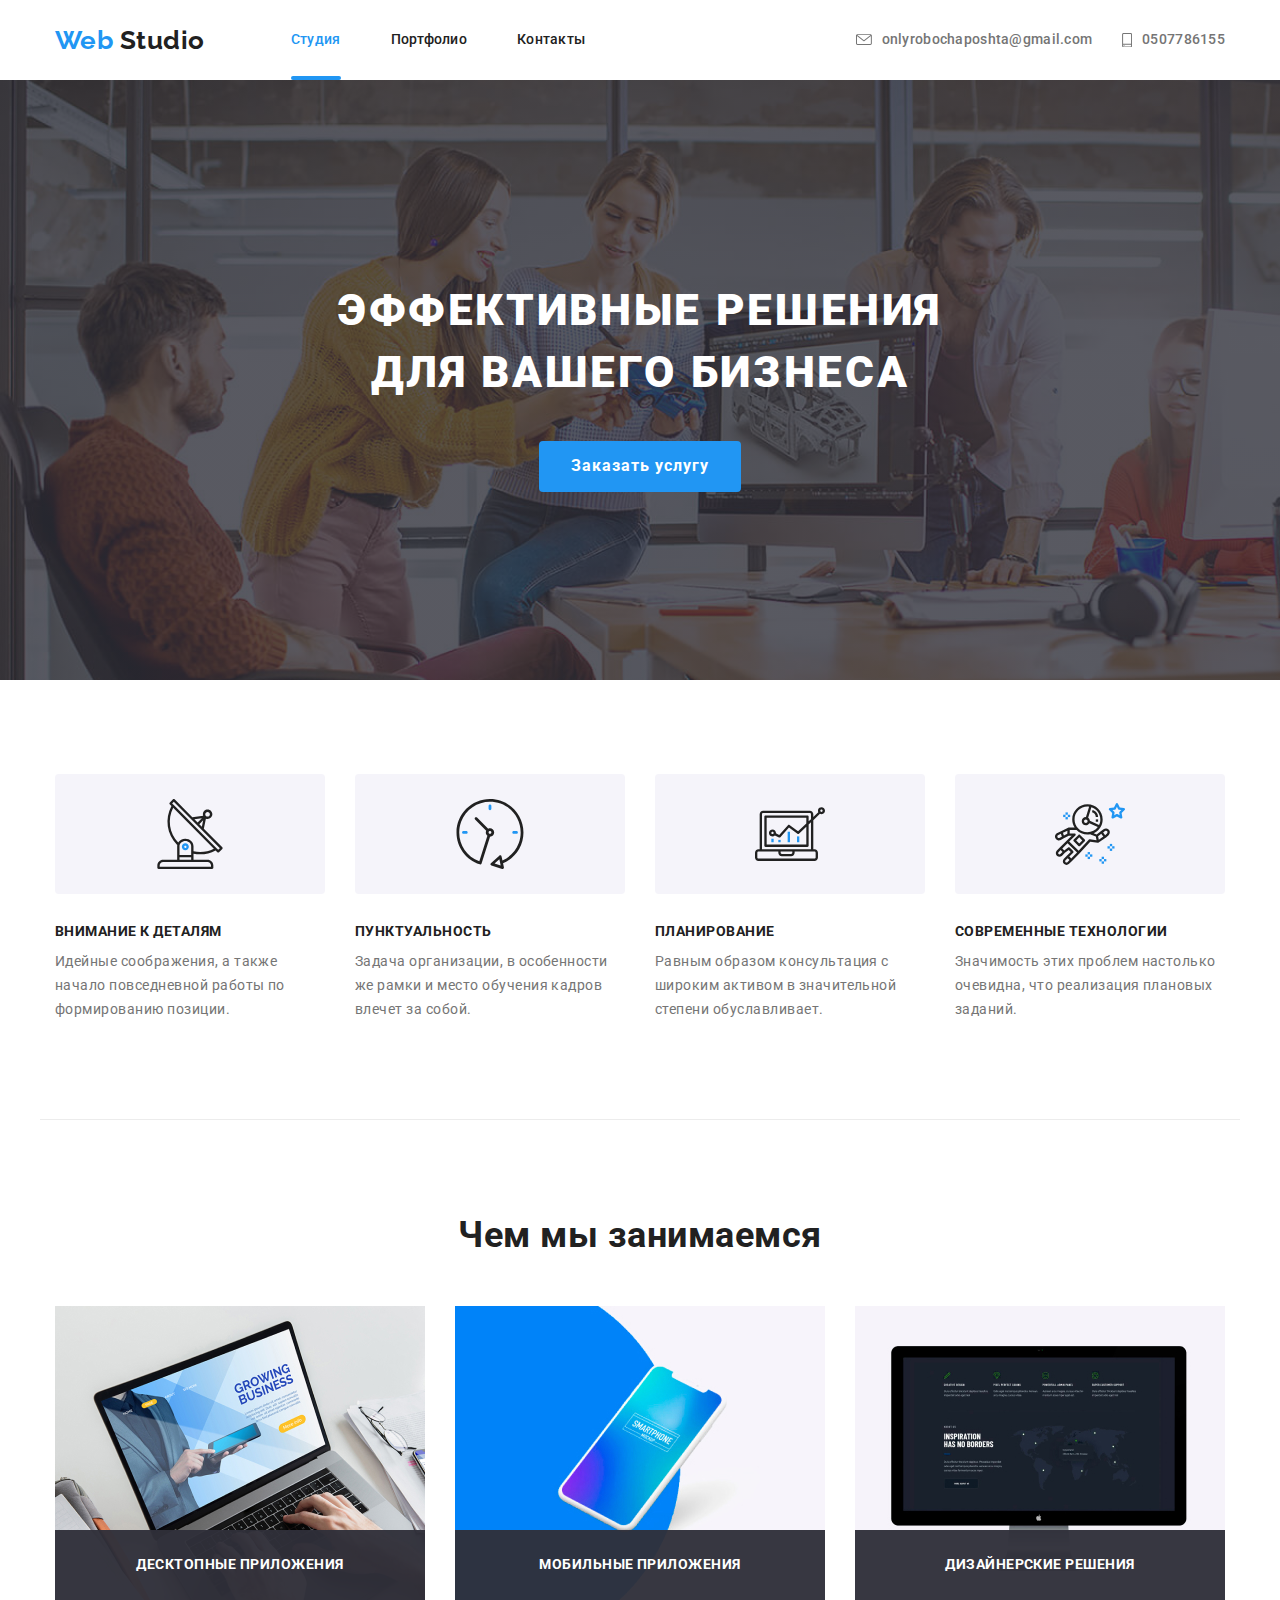
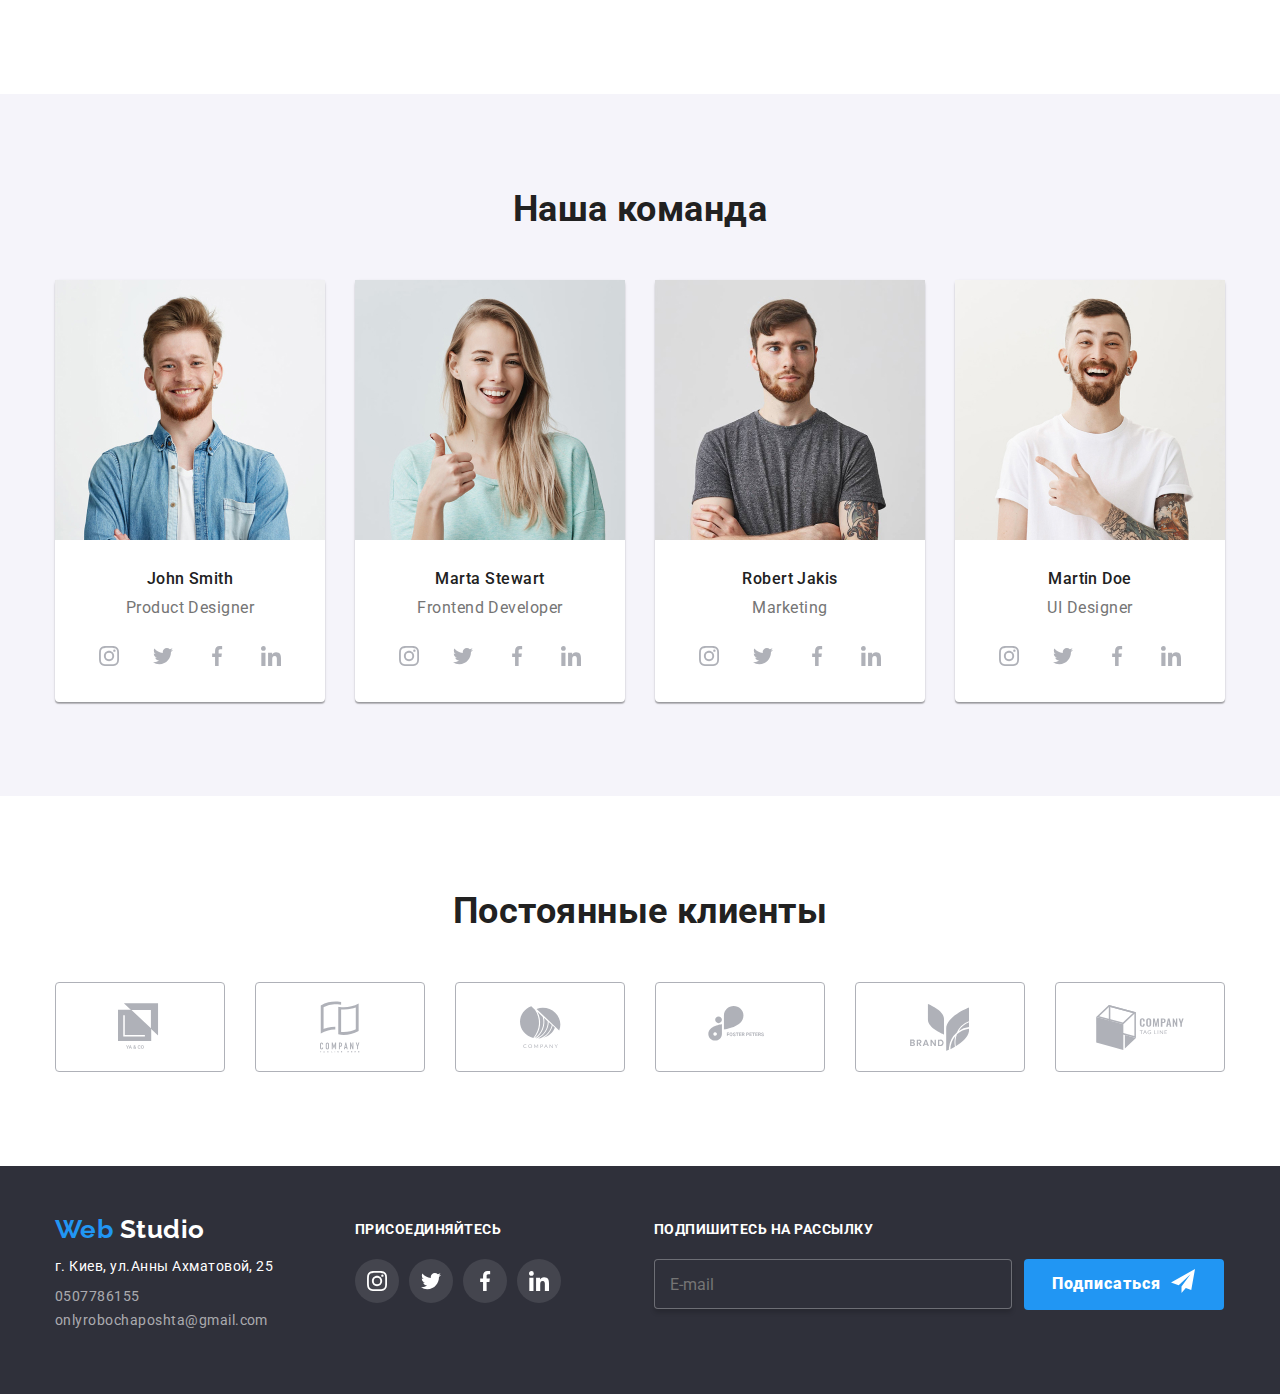
==== index.html @ febf74de "-" ====
<!DOCTYPE html>
<html lang="ru">
  <head>
    <meta charset="UTF-8" />
    <meta name="viewport" content="width=device-width, initial-scale=1.0" />
    <title>Мой ДЗ</title>
    <meta name:"viewport" content="width=device-width", initial-scale="1.0"/>
    <link
      href="https://fonts.googleapis.com/css2?family=Raleway:wght@700&family=Roboto:wght@400;500;700;900&display=swap"
      rel="stylesheet"
    />
    <link
      rel="stylesheet"
      href="https://cdnjs.cloudflare.com/ajax/libs/modern-normalize/0.6.0/modern-normalize.min.css"
    />
    <link rel="stylesheet" href="./css/maine.min.css" />
  </head>
  <body class="body">
    <header class="page-header">
      <div class="container flex-boxoll flex-boxnav">
        <nav class="flex-boxoll flex-boxnav">
          <a href="./index.html" class="general-a logo">
            <span class="color-logo">Web</span> Studio
          </a>
          <ul class="general-ul nav-list">
            <li class="nav-item">
              <a
                href="./index.html"
                class="general-nav general-a position current"
                >Студия</a
              >
            </li>
            <li class="nav-item">
              <a href="./portfolio.html" class="general-nav general-a"
                >Портфолио</a
              >
            </li>
            <li class="nav-item">
              <a href="" class="general-nav general-a">Контакты</a>
            </li>
          </ul>
        </nav>
        <ul class="general-ul number-info">
          <li class="list-number">
            <a
              href="mailto:onlyrobochaposhta@gmail.com"
              class="number-nav general-a"
            >
              <svg class="mail-icon">
                <use href="./images/spryte.svg#mail"></use>
              </svg>
              onlyrobochaposhta@gmail.com
            </a>
          </li>
          <li class="list-number">
            <a href="tel:0507786155" class="number-nav general-a"
              ><svg class="phone-icon">
                <use href="./images/spryte.svg#phone"></use>
              </svg>
              0507786155
            </a>
          </li>
        </ul>
      </div>
    </header>
    <main>
      <section class="hero">
        <div class="hero-container">
          <h1 class="title-general">эффективные решения для вашего бизнеса</h1>
          <button class="btn" data-modal-open>Заказать услугу</button>
        </div>
      </section>
      <section class="section-one">
        <div class="container">
          <h2 class="hidden-title">О нас</h2>
          <ul class="general-ul general-flex section-oneli">
            <!-- 1 -->
            <li class="about-us">
              <div class="link-block icon-satellite">
                <h3 class="title-text">Внимание к деталям</h3>
                <p class="paragraph-text">
                  Идейные соображения, а также начало повседневной работы по
                  формированию позиции.
                </p>
              </div>
            </li>
            <!-- 2 -->
            <li class="about-us">
              <div class="link-block icon-clock">
                <h3 class="title-text">Пунктуальность</h3>
                <p class="paragraph-text">
                  Задача организации, в особенности же рамки и место обучения
                  кадров влечет за собой.
                </p>
              </div>
            </li>
            <!-- 3 -->
            <li class="about-us">
              <div class="link-block icon-pc">
                <h3 class="title-text">Планирование</h3>
                <p class="paragraph-text">
                  Равным образом консультация с широким активом в значительной
                  степени обуславливает.
                </p>
              </div>
            </li>
            <!-- 4 -->
            <li class="about-us">
              <div class="link-block icon-astronaut">
                <h3 class="title-text">Современные технологии</h3>
                <p class="paragraph-text">
                  Значимость этих проблем настолько очевидна, что реализация
                  плановых заданий.
                </p>
              </div>
            </li>
          </ul>
        </div>
      </section>
      <section class="section-two">
        <div class="container">
          <h2 class="title-h">Чем мы занимаемся</h2>
          <ul class="general-ul general-flex work-list">
            <li class="work-calc">
              <div class="position">
                <img
                  src="./images/img1.jpg"
                  alt="человек работает на ноутбуке"
                  width="370"
                  height="294"
                />
                <div class="text-work">
                  <p class="text-work">Десктопные приложения</p>
                </div>
              </div>
            </li>
            <li class="work-calc">
              <div class="position">
                <img
                  src="./images/img2.jpg"
                  alt="смартфон на котором приложение"
                  width="370"
                  height="294"
                />

                <div class="text-work">
                  <p class="text-work">Мобильные приложения</p>
                </div>
              </div>
            </li>
            <li class="work-calc">
              <div class="position">
                <img
                  src="./images/img3.jpg"
                  alt="персональный компьютер на котором сделан дизайн"
                  width="370"
                  height="294"
                />

                <div class="text-work">
                  <p class="text-work">Дизайнерские решения</p>
                </div>
              </div>
            </li>
          </ul>
        </div>
      </section>
      <section class="section-three">
        <div class="container">
          <h2 class="title-h">Наша команда</h2>
          <ul class="general-ul general-flex work-list">
            <!-- Джош Сміт -->
            <li class="work-card team-calc">
              <img
                src="./images/photo1.jpg"
                alt="фото Джош Сміт"
                width="270"
                height="260"
              />
              <h3 class="name-people">John Smith</h3>
              <p class="work-people">Product Designer</p>
              <ul class="general-ul social-network">
                <li class="item">
                  <a href="" class="social-box"
                    ><svg class="instagram">
                      <use href="./images/spryte.svg#instagram"></use>
                    </svg>
                  </a>
                </li>
                <li class="item">
                  <a href="" class="social-box"
                    ><svg class="twitter">
                      <use href="./images/spryte.svg#twitter"></use>
                    </svg>
                  </a>
                </li>
                <li class="item">
                  <a href="" class="social-box"
                    ><svg class="facebook">
                      <use href="./images/spryte.svg#facebook"></use>
                    </svg>
                  </a>
                </li>
                <li class="item">
                  <a href="" class="social-box"
                    ><svg class="linkedin">
                      <use href="./images/spryte.svg#linkedin"></use>
                    </svg>
                  </a>
                </li>
              </ul>
            </li>
            <!-- Марта Стеварт -->
            <li class="work-card team-calc">
              <img
                src="./images/photo2.jpg"
                alt="фото Марта Стеварт"
                width="270"
                height="260"
              />
              <h3 class="name-people">Marta Stewart</h3>
              <p class="work-people">Frontend Developer</p>
              <ul class="general-ul social-network">
                <li class="item">
                  <a href="" class="social-box"
                    ><svg class="instagram">
                      <use href="./images/spryte.svg#instagram"></use>
                    </svg>
                  </a>
                </li>
                <li class="item">
                  <a href="" class="social-box"
                    ><svg class="twitter">
                      <use href="./images/spryte.svg#twitter"></use>
                    </svg>
                  </a>
                </li>
                <li class="item">
                  <a href="" class="social-box"
                    ><svg class="facebook">
                      <use href="./images/spryte.svg#facebook"></use>
                    </svg>
                  </a>
                </li>
                <li class="item">
                  <a href="" class="social-box"
                    ><svg class="linkedin">
                      <use href="./images/spryte.svg#linkedin"></use>
                    </svg>
                  </a>
                </li>
              </ul>
            </li>
            <!-- Роберт Джахис -->
            <li class="work-card team-calc">
              <img
                src="./images/photo3.jpg"
                alt="фото Роберт Джахис"
                width="270"
                height="260"
              />
              <h3 class="name-people">Robert Jakis</h3>
              <p class="work-people">Marketing</p>
              <ul class="general-ul social-network">
                <li class="item">
                  <a href="" class="social-box"
                    ><svg class="instagram">
                      <use href="./images/spryte.svg#instagram"></use>
                    </svg>
                  </a>
                </li>
                <li class="item">
                  <a href="" class="social-box"
                    ><svg class="twitter">
                      <use href="./images/spryte.svg#twitter"></use>
                    </svg>
                  </a>
                </li>
                <li class="item">
                  <a href="" class="social-box"
                    ><svg class="facebook">
                      <use href="./images/spryte.svg#facebook"></use>
                    </svg>
                  </a>
                </li>
                <li class="item">
                  <a href="" class="social-box"
                    ><svg class="linkedin">
                      <use href="./images/spryte.svg#linkedin"></use>
                    </svg>
                  </a>
                </li>
              </ul>
            </li>
            <!-- Мартин Дуе -->
            <li class="work-card team-calc">
              <img
                src="./images/photo4.jpg"
                alt="фото Мартин Дуе"
                width="270"
                height="260"
              />
              <h3 class="name-people">Martin Doe</h3>
              <p class="work-people">UI Designer</p>
              <ul class="general-ul social-network">
                <li class="item">
                  <a href="" class="social-box"
                    ><svg class="instagram">
                      <use href="./images/spryte.svg#instagram"></use>
                    </svg>
                  </a>
                </li>
                <li class="item">
                  <a href="" class="social-box"
                    ><svg class="twitter">
                      <use href="./images/spryte.svg#twitter"></use>
                    </svg>
                  </a>
                </li>
                <li class="item">
                  <a href="" class="social-box"
                    ><svg class="facebook">
                      <use href="./images/spryte.svg#facebook"></use>
                    </svg>
                  </a>
                </li>
                <li class="item">
                  <a href="" class="social-box"
                    ><svg class="linkedin">
                      <use href="./images/spryte.svg#linkedin"></use>
                    </svg>
                  </a>
                </li>
              </ul>
            </li>
          </ul>
        </div>
      </section>
      <section class="section-four">
        <div class="container">
          <h2 class="title-h">Постоянные клиенты</h2>
          <ul class="general-ul company">
            <li class="item-company">
              <a href="" class="general-a company-border">
                <svg class="logo-one">
                  <use href="./images/spryte.svg#logo-1"></use>
                </svg>
              </a>
            </li>
            <li class="item-company">
              <a href="" class="general-a company-border">
                <svg class="logo-two">
                  <use href="./images/spryte.svg#logo-2"></use>
                </svg>
              </a>
            </li>
            <li class="item-company">
              <a href="" class="general-a company-border">
                <svg class="logo-three">
                  <use href="./images/spryte.svg#logo-3"></use>
                </svg>
              </a>
            </li>
            <li class="item-company">
              <a href="" class="general-a company-border">
                <svg class="logo-four">
                  <use href="./images/spryte.svg#logo-4"></use>
                </svg>
              </a>
            </li>
            <li class="item-company">
              <a href="" class="general-a company-border">
                <svg class="logo-five">
                  <use href="./images/spryte.svg#logo-5"></use>
                </svg>
              </a>
            </li>
            <li class="item-company">
              <a href="" class="general-a company-border">
                <svg class="logo-six">
                  <use href="./images/spryte.svg#logo-6"></use>
                </svg>
              </a>
            </li>
          </ul>
        </div>
      </section>
    </main>
    <footer class="bg-footer">
      <div class="container flex-footer">
        <div class="adrfooter-div">
          <a href="./index.html" class="general-a logo">
            <span class="color-logo">Web</span> Studio</a
          >
          <address class="general-address">
            <p class="street">г. Киев, ул.Анны Ахматовой, 25</p>
            <ul class="general-ul address-ul">
              <li>
                <a href="tel:0507786155" class="general-a number-footer"
                  >0507786155</a
                >
              </li>
              <li>
                <a
                  href="mailto:onlyrobochaposhta@gmail.com"
                  class="general-a number-footer"
                >
                  onlyrobochaposhta@gmail.com
                </a>
              </li>
            </ul>
          </address>
        </div>
        <div class="footer-m">
          <h2 class="footer-heading">присоединяйтесь</h2>
          <ul class="general-ul general-flex">
            <li class="item">
              <a href="" class="general-a fsocial-box">
                <svg class="instagram-two">
                  <use href="./images/spryte.svg#instagram-2"></use>
                </svg>
              </a>
            </li>
            <li class="item">
              <a href="" class="general-a fsocial-box">
                <svg class="twitter-two">
                  <use href="./images/spryte.svg#twitter-2"></use>
                </svg>
              </a>
            </li>
            <li class="item">
              <a href="" class="general-a fsocial-box">
                <svg class="facebook-two">
                  <use href="./images/spryte.svg#facebook-2"></use>
                </svg>
              </a>
            </li>
            <li class="item">
              <a href="" class="general-a fsocial-box">
                <svg class="linkedin-two">
                  <use href="./images/spryte.svg#linkedin-2"></use>
                </svg>
              </a>
            </li>
          </ul>
        </div>
        <form action="" class="ssfooter-div">
          <h2 class="footer-heading">Подпишитесь на рассылку</h2>
          <div class="flex-sub">
            <label></label>
              <input type="text" name="Email" class="input" placeholder="E-mail"/>
              <button class="footerbtn-text icon-btn">
                Подписаться
              </button> 
              </label>
          </div>
        </form>
      </div>
      <!-- <p class="copyright">2020 | Developed by GoIT Students</p> -->
    </footer>
    <!-- modal -->
    <div role="group" class="modal is-hidden" data-modal>
      <form action="" class="modal-form" autocomplete="off">
        <button class="btn-close" data-modal-close></button>
        <p class="modal-p">Оставьте свои данные, мы вам перезвоним</p>
<ul class="general-ul">
        <li class="form-input">
          <label>
            <input
              type="text"
              name="name"
              placeholder=" "
              class="input-modal"
            /><svg class="images-modal">
              <use href="./images/spryte.svg#name"></use>
            </svg>
            <span class="text-form">Имя</span>
          </label>
        </li>
        <li class="form-input">
          <label>
            <input
              type="tel"
              name="tel"
              placeholder=" "
              class="input-modal"
            /><svg class="images-modal">
              <use href="./images/spryte.svg#tel"></use>
            </svg>
            <span class="text-form">Телефон</span> 
            </label>
        </li>
        <li class="form-input">
          <label>
            <input
              type="email"
              name="email"
              placeholder=" "
              class="input-modal"
            /><svg class="images-modal">
              <use href="./images/spryte.svg#email"></use>
            </svg>
            <span class="text-form">Почта</span> 
          </label>
        </li>
        <li class="form-inputcom">
          <label>
            <textarea name="comment" placeholder=" " class="input-textarea"></textarea>
            <span class="text-formcom">Комментарий</span>
          </label>
        </li>
        <li>
        <label class="policy"
          ><input
            class="policy-input"
            name="policy"
            type="checkbox"
            value="policy"
          />Соглашаюсь с рассылкой и принимаю
          <a href="" class="general-a">Условия договора</a>
          <span class="icon-modal"></span>
        </label>
        </li>
</ul>
        <button type="submit" class="btn-modal">Отправить</button>
      </form>
    </div>
    <script src="./js/modal.js"></script>
  </body>
</html>
---- css/maine.min.css ----
.icon-satellite::before{background-image:url("../images/satellite.svg")}.icon-clock::before{background-image:url("../images/clock.svg")}.icon-pc::before{background-image:url("../images/pc.svg")}.icon-astronaut::before{background-image:url("../images/astronaut.svg")}.hidden-title{margin:0;display:none}body{background-color:#fff;color:#212121;letter-spacing:0.03em;font-family:Roboto, sans-serif}img{display:block}.general-a{text-decoration:none;color:#212121}.general-ul{margin:0;padding:0;list-style:none}.btn{display:inline-block;color:#fff;background-color:#2196f3;font-weight:700;font-size:16px;line-height:1.9;letter-spacing:0.06em;display:inline-block;border-radius:4px;padding:10px 32px;text-align:center;min-width:200px;border:none}.footerbtn-text{display:inline-block;color:#fff;background-color:#2196f3;font-weight:900;font-size:16px;line-height:1.9;letter-spacing:0.06em;display:-webkit-box;display:-ms-flexbox;display:flex;border-radius:4px;padding:10px 28px;text-align:center;min-width:200px;border:none;cursor:pointer}.footerbtn-text:focus{outline:2px solid #fff}.input{color:#fff;padding:16px 15px;background-color:#2f303a;border:1px solid rgba(255,255,255,0.3);-webkit-box-shadow:0px 4px 4px rgba(0,0,0,0.15);box-shadow:0px 4px 4px rgba(0,0,0,0.15);border-radius:4px;outline:none}.icon-btn::after{content:'';display:block;width:24px;height:24px;background-repeat:no-repeat;background-position:center;margin-left:10px;background-image:url(../images/icon-send.svg)}.container{margin:0 auto;width:1200px;padding-left:15px;padding-right:15px}.link-block{display:block}.link-block::before{display:block;content:'';width:270px;height:120px;background-repeat:no-repeat;background-position:center;background-color:#f5f4fa;border-radius:4px}.header-portfolio{border-bottom-width:1px;border-bottom-style:solid;border-bottom-color:#ececec}.general-flex{display:-webkit-box;display:-ms-flexbox;display:flex}.general-nav{color:#212121;display:block;padding-top:32px;padding-bottom:32px;font-weight:500;font-size:14px;line-height:1.14;letter-spacing:0.02em;outline:none;-webkit-transition:color 250ms cubic-bezier(0.4, 0, 0.2, 1);transition:color 250ms cubic-bezier(0.4, 0, 0.2, 1)}.general-nav:hover{color:#2196f3}.general-nav:focus{color:#2196f3}.current{color:#2196f3}.current::after{position:absolute;bottom:0;content:'';display:block;background-color:#2196f3;width:100%;height:4px;border-radius:2px}.number-nav{display:-webkit-box;display:-ms-flexbox;display:flex;-webkit-box-align:center;-ms-flex-align:center;align-items:center;color:#757575;font-weight:500;font-size:14px;line-height:1.14;letter-spacing:0.02em;outline:none;-webkit-transition:color 250ms cubic-bezier(0.4, 0, 0.2, 1);transition:color 250ms cubic-bezier(0.4, 0, 0.2, 1)}.number-nav:hover{color:#2196f3}.number-nav:focus{color:#2196f3}.phone-icon{fill:#757575;width:10px;height:14.94px;margin-right:10px;-webkit-transition:fill 250ms cubic-bezier(0.4, 0, 0.2, 1);transition:fill 250ms cubic-bezier(0.4, 0, 0.2, 1)}.mail-icon{fill:#757575;width:16px;height:11.2px;margin-right:10px;-webkit-transition:fill 250ms cubic-bezier(0.4, 0, 0.2, 1);transition:fill 250ms cubic-bezier(0.4, 0, 0.2, 1)}.number-nav:hover .phone-icon{fill:#2196f3}.number-nav:focus .phone-icon{fill:#2196f3}.number-nav:hover .mail-icon{fill:#2196f3}.number-nav:focus .mail-icon{fill:#2196f3}.list-number{display:-webkit-box;display:-ms-flexbox;display:flex}.number-info .list-number:not(:last-child){margin-right:30px}.number-info{margin-left:auto}.general-ul.nav-list{display:-webkit-box;display:-ms-flexbox;display:flex}.nav-list .nav-item:not(:last-child){margin-right:50px}.nav-list{margin-left:86px}.number-info{display:-webkit-box;display:-ms-flexbox;display:flex}.flex-boxoll{display:-webkit-box;display:-ms-flexbox;display:flex}.flex-boxnav{-webkit-box-align:center;-ms-flex-align:center;align-items:center}.modal{position:fixed;top:0;left:0;width:100%;height:100%;background-color:rgba(0,0,0,0.2);opacity:1;-webkit-transition:opacity 250ms cubic-bezier(0.4, 0, 0.2, 1);transition:opacity 250ms cubic-bezier(0.4, 0, 0.2, 1)}.modal.is-hidden{opacity:0;pointer-events:none}.modal.is-hidden .modal-form{-webkit-transform:translate(-50%, -50%) scale(0.1);transform:translate(-50%, -50%) scale(0.1)}.modal-form{position:absolute;top:50%;left:50%;text-align:center;background-color:#fff;padding:40px 40px;width:528px;height:581px;margin:0 auto;-webkit-transform:translate(-50%, -50%) scale(1);transform:translate(-50%, -50%) scale(1);-webkit-transition:-webkit-transform 250ms cubic-bezier(0.4, 0, 0.2, 1);transition:-webkit-transform 250ms cubic-bezier(0.4, 0, 0.2, 1);transition:transform 250ms cubic-bezier(0.4, 0, 0.2, 1);transition:transform 250ms cubic-bezier(0.4, 0, 0.2, 1), -webkit-transform 250ms cubic-bezier(0.4, 0, 0.2, 1)}.modal-p{margin-top:0px;margin-bottom:30px;font-weight:700;font-size:20px;line-height:1.15}.input-modal{width:448px;height:40px;padding:12px 42px;border:1px solid rgba(33,33,33,0.2);border-radius:4px;display:inline-block;outline:none}.input-modal:focus{border:1px solid #2196f3;border-radius:4px}.input-textarea{width:448px;height:120px;border:1px solid rgba(33,33,33,0.2);border-radius:4px;resize:none;outline:none}.input-textarea:focus{border:1px solid #2196f3;border-radius:4px}.policy{position:relative;display:inline-block;color:#757575;font-weight:400;font-size:14px;line-height:1.71;margin-bottom:30px}.policy .general-a{display:inline-block;color:#2196f3;text-decoration:underline;font-weight:400;font-size:14px;line-height:1.71}.policy-input{margin-left:23.48px;-webkit-appearance:none;-moz-appearance:none;appearance:none}.btn-modal{padding:10px 55px;background:#2196f3;color:#fff;-webkit-box-shadow:0px 4px 4px rgba(0,0,0,0.15);box-shadow:0px 4px 4px rgba(0,0,0,0.15);border:none;border-radius:4px;font-weight:700;font-size:16px;line-height:1.87;letter-spacing:0.06em}.form-input{position:relative;margin-bottom:28px}.form-inputcom{position:relative;margin-bottom:20px}.text-formcom{position:absolute;top:3px;left:3px;display:inline-block;color:#757575;font-weight:400;font-size:14px;line-height:1.14;letter-spacing:0.01em;-webkit-transition:color 250ms cubic-bezier(0.4, 0, 0.2, 1),line-height 250ms cubic-bezier(0.4, 0, 0.2, 1),font-size 250ms cubic-bezier(0.4, 0, 0.2, 1),-webkit-transform 250ms cubic-bezier(0.4, 0, 0.2, 1);transition:color 250ms cubic-bezier(0.4, 0, 0.2, 1),line-height 250ms cubic-bezier(0.4, 0, 0.2, 1),font-size 250ms cubic-bezier(0.4, 0, 0.2, 1),-webkit-transform 250ms cubic-bezier(0.4, 0, 0.2, 1);transition:transform 250ms cubic-bezier(0.4, 0, 0.2, 1),color 250ms cubic-bezier(0.4, 0, 0.2, 1),line-height 250ms cubic-bezier(0.4, 0, 0.2, 1),font-size 250ms cubic-bezier(0.4, 0, 0.2, 1);transition:transform 250ms cubic-bezier(0.4, 0, 0.2, 1),color 250ms cubic-bezier(0.4, 0, 0.2, 1),line-height 250ms cubic-bezier(0.4, 0, 0.2, 1),font-size 250ms cubic-bezier(0.4, 0, 0.2, 1),-webkit-transform 250ms cubic-bezier(0.4, 0, 0.2, 1)}.text-form{position:absolute;top:50%;left:42px;display:inline-block;color:#757575;font-weight:400;font-size:14px;line-height:1.14;letter-spacing:0.01em;-webkit-transform:translateY(-50%);transform:translateY(-50%);-webkit-transition:color 250ms cubic-bezier(0.4, 0, 0.2, 1),line-height 250ms cubic-bezier(0.4, 0, 0.2, 1),font-size 250ms cubic-bezier(0.4, 0, 0.2, 1),-webkit-transform 250ms cubic-bezier(0.4, 0, 0.2, 1);transition:color 250ms cubic-bezier(0.4, 0, 0.2, 1),line-height 250ms cubic-bezier(0.4, 0, 0.2, 1),font-size 250ms cubic-bezier(0.4, 0, 0.2, 1),-webkit-transform 250ms cubic-bezier(0.4, 0, 0.2, 1);transition:transform 250ms cubic-bezier(0.4, 0, 0.2, 1),color 250ms cubic-bezier(0.4, 0, 0.2, 1),line-height 250ms cubic-bezier(0.4, 0, 0.2, 1),font-size 250ms cubic-bezier(0.4, 0, 0.2, 1);transition:transform 250ms cubic-bezier(0.4, 0, 0.2, 1),color 250ms cubic-bezier(0.4, 0, 0.2, 1),line-height 250ms cubic-bezier(0.4, 0, 0.2, 1),font-size 250ms cubic-bezier(0.4, 0, 0.2, 1),-webkit-transform 250ms cubic-bezier(0.4, 0, 0.2, 1)}.images-modal{position:absolute;top:50%;left:16px;fill:#212121;display:inline-block;width:18px;height:18px;-webkit-transform:translateY(-50%);transform:translateY(-50%);-webkit-transition:fill 250ms cubic-bezier(0.4, 0, 0.2, 1);transition:fill 250ms cubic-bezier(0.4, 0, 0.2, 1)}.input-modal:focus ~ .text-form,.input-modal:not(:placeholder-shown) ~ .text-form{-webkit-transform:translate(-24px, -38px);transform:translate(-24px, -38px);color:#2196f3;font-size:12px;line-height:1.16}.input-modal:focus ~ .images-modal{fill:#2196f3}.input-textarea:focus+.text-formcom,.input-textarea:not(:placeholder-shown)+.text-formcom{-webkit-transform:translateY(-21px);transform:translateY(-21px);color:#2196f3;font-size:12px;line-height:1.16}.icon-modal{position:absolute;top:50%;left:0;display:inline-block;width:15px;height:15px;border:2px solid black;border-radius:4px;-webkit-transform:translateY(-50%);transform:translateY(-50%)}.policy-input:checked ~ .icon-modal{background-color:#2196f3;background-image:url(../images/checked.svg);background-size:contain;background-origin:border-box;border-color:#2196f3}.btn-close{position:absolute;top:8px;right:8px;width:30px;height:30px;background-image:url(../images/close-modal.svg);background-color:#fff;border:none;border-radius:50%;-webkit-box-shadow:0px 2px 1px rgba(0,0,0,0.2),0px 1px 1px rgba(0,0,0,0.14),0px 1px 3px rgba(0,0,0,0.12);box-shadow:0px 2px 1px rgba(0,0,0,0.2),0px 1px 1px rgba(0,0,0,0.14),0px 1px 3px rgba(0,0,0,0.12)}.hero{background-image:-webkit-gradient(linear, left top, right top, from(rgba(47,48,58,0.8)), to(rgba(47,48,58,0.8))),url(../images/header.jpg);background-image:linear-gradient(to right, rgba(47,48,58,0.8), rgba(47,48,58,0.8)),url(../images/header.jpg);max-width:1600px;text-align:center;margin-left:auto;margin-right:auto}.hero-container{margin:0 auto;width:1200px;height:600px;padding-top:200px;padding-bottom:200px}.title-general{color:#fff;margin-top:0;margin-bottom:38px;margin-left:auto;margin-right:auto;width:646px;font-weight:900;font-size:44px;line-height:1.4;text-transform:uppercase;letter-spacing:0.06em}.title-h{margin-top:0px;margin-bottom:50px;font-weight:700;font-size:36px;line-height:1.17;text-align:center}.title-text{height:16px;margin-top:30px;margin-bottom:0px;font-weight:700;font-size:14px;line-height:1.14;text-transform:uppercase}.paragraph-text{color:#757575;height:75px;margin-top:10px;margin-bottom:0px;font-weight:400;font-size:14px;line-height:1.714}.section-one .container{padding-top:94px;padding-bottom:94px;border-bottom:1px solid #ececec}.about-us{width:calc((100% - 90px) / 4);margin-right:30px}.about-us:nth-child(4n){margin-right:0px}.section-two .container{padding-top:94px;padding-bottom:94px}.text-work{position:absolute;bottom:0;right:0;color:#fff;background:rgba(47,48,58,0.8);width:370px;height:70px;margin-top:0px;margin-bottom:0px;padding-top:27px;font-weight:700;font-size:14px;line-height:1.14;text-align:center;text-transform:uppercase}.work-card{background:#fff;height:422px;padding-bottom:24px;border-radius:4px;-webkit-box-shadow:0px 2px 1px rgba(0,0,0,0.2),0px 1px 1px rgba(0,0,0,0.14),0px 1px 3px rgba(0,0,0,0.12);box-shadow:0px 2px 1px rgba(0,0,0,0.2),0px 1px 1px rgba(0,0,0,0.14),0px 1px 3px rgba(0,0,0,0.12)}.work-calc{width:calc((100% - 60px) / 3);margin-right:30px}.work-calc:nth-child(3n){margin-right:0px}.section-three{background-color:#f5f4fa}.section-three .container{padding-bottom:94px;padding-top:94px}.position{position:relative}.name-people{margin-top:30px;margin-bottom:0px;font-weight:500;font-size:16px;line-height:1.18;text-align:center}.team-calc{width:calc((100% - 90px) / 4);margin-right:30px}.team-calc:nth-child(4n){margin-right:0px}.work-people{color:#757575;margin-top:10px;margin-bottom:0px;font-weight:400;font-size:16px;line-height:1.18;text-align:center}.social-network{margin-top:16px;display:-webkit-box;display:-ms-flexbox;display:flex;-webkit-box-pack:center;-ms-flex-pack:center;justify-content:center}.section{background-color:#f5f4fa}.social-box{display:-webkit-box;display:-ms-flexbox;display:flex;-webkit-box-align:center;-ms-flex-align:center;align-items:center;background-color:#fff;width:44px;height:44px;border-radius:50%;outline:none;-webkit-transition:background-color 250ms cubic-bezier(0.4, 0, 0.2, 1);transition:background-color 250ms cubic-bezier(0.4, 0, 0.2, 1)}.social-box:hover{background-color:#2196f3}.social-box:focus{background-color:#2196f3}.instagram{fill:#afb1b8;width:20px;height:20px;margin-left:auto;margin-right:auto;-webkit-transition:fill 250ms cubic-bezier(0.4, 0, 0.2, 1);transition:fill 250ms cubic-bezier(0.4, 0, 0.2, 1)}.twitter{fill:#afb1b8;width:20px;height:20px;margin-left:auto;margin-right:auto;-webkit-transition:fill 250ms cubic-bezier(0.4, 0, 0.2, 1);transition:fill 250ms cubic-bezier(0.4, 0, 0.2, 1)}.facebook{fill:#afb1b8;width:20px;height:20px;margin-left:auto;margin-right:auto;-webkit-transition:fill 250ms cubic-bezier(0.4, 0, 0.2, 1);transition:fill 250ms cubic-bezier(0.4, 0, 0.2, 1)}.linkedin{fill:#afb1b8;width:20px;height:20px;margin-left:auto;margin-right:auto;-webkit-transition:fill 250ms cubic-bezier(0.4, 0, 0.2, 1);transition:fill 250ms cubic-bezier(0.4, 0, 0.2, 1)}.social-box:hover .instagram,.social-box:focus .instagram{fill:#fff}.social-box:hover .twitter,.social-box:focus .twitter{fill:#fff}.social-box:hover .facebook,.social-box:focus .facebook{fill:#fff}.social-box:hover .linkedin,.social-box:focus .linkedin{fill:#fff}.section-four .container{padding-top:94px;padding-bottom:94px}.company-border{display:-webkit-box;display:-ms-flexbox;display:flex;-webkit-box-align:center;-ms-flex-align:center;align-items:center;width:170px;height:90px;border:1px solid #afb1b8;outline:none;border-radius:4px;-webkit-transition:border 250ms cubic-bezier(0.4, 0, 0.2, 1);transition:border 250ms cubic-bezier(0.4, 0, 0.2, 1)}.company-border:hover{border-color:#2196f3}.company-border:focus{border-color:#2196f3}.company-border:hover .logo-one,.company-border:focus .logo-one{fill:#2196f3}.company-border:hover .logo-two,.company-border:focus .logo-two{fill:#2196f3}.company-border:hover .logo-three,.company-border:focus .logo-three{fill:#2196f3}.company-border:hover .logo-four,.company-border:focus .logo-four{fill:#2196f3}.company-border:hover .logo-five,.company-border:focus .logo-five{fill:#2196f3}.company-border:hover .logo-six,.company-border:focus .logo-six{fill:#2196f3}.company{display:-webkit-box;display:-ms-flexbox;display:flex;-webkit-box-pack:center;-ms-flex-pack:center;justify-content:center}.item-company{width:calc((100% - 150px) / 6);margin-right:30px}.item-company:nth-child(6n){margin-right:0px}.social-network .item:not(:last-child){margin-right:10px}.logo-one{fill:#afb1b8;width:44.27px;height:49.23px;margin-right:auto;margin-left:auto;-webkit-transition:fill 250ms cubic-bezier(0.4, 0, 0.2, 1);transition:fill 250ms cubic-bezier(0.4, 0, 0.2, 1)}.logo-two{fill:#afb1b8;width:40px;height:52px;margin-right:auto;margin-left:auto;-webkit-transition:fill 250ms cubic-bezier(0.4, 0, 0.2, 1);transition:fill 250ms cubic-bezier(0.4, 0, 0.2, 1)}.logo-three{fill:#afb1b8;width:41px;height:42.6px;margin-right:auto;margin-left:auto;-webkit-transition:fill 250ms cubic-bezier(0.4, 0, 0.2, 1);transition:fill 250ms cubic-bezier(0.4, 0, 0.2, 1)}.logo-four{fill:#afb1b8;width:79.66px;height:42.02px;margin-right:auto;margin-left:auto;-webkit-transition:fill 250ms cubic-bezier(0.4, 0, 0.2, 1);transition:fill 250ms cubic-bezier(0.4, 0, 0.2, 1)}.logo-five{fill:#afb1b8;width:59px;height:47px;margin-right:auto;margin-left:auto;-webkit-transition:fill 250ms cubic-bezier(0.4, 0, 0.2, 1);transition:fill 250ms cubic-bezier(0.4, 0, 0.2, 1)}.logo-six{fill:#afb1b8;width:88.48px;height:45.44px;margin-right:auto;margin-left:auto;-webkit-transition:fill 250ms cubic-bezier(0.4, 0, 0.2, 1);transition:fill 250ms cubic-bezier(0.4, 0, 0.2, 1)}.logo{color:#212121;font-family:Raleway;font-weight:700;font-size:26px;line-height:1.19}.color-logo{color:#2196f3}.adrfooter-div .general-a.logo{color:#fff}.bg-footer{background-color:#2f303a}.bg-footer .container{padding-bottom:60px}.general-address{font-style:normal;width:231px;margin-right:69px}.footer-m .footer-heading{width:145px;height:16px}.footer-heading{color:#fff;margin-top:0px;margin-bottom:21px;margin-right:0px;font-weight:700;font-size:14px;line-height:1.14;text-transform:uppercase}.flex-footer{display:-webkit-box;display:-ms-flexbox;display:flex}.general-flex .item:not(:last-child){margin-right:10px}.flex-sub{display:-webkit-box;display:-ms-flexbox;display:flex}.number-footer{color:rgba(255,255,255,0.6);font-weight:normal;font-size:14px;line-height:1.71}.street{color:#fff;width:231px;height:21px;margin-top:10px;margin-bottom:0px;font-weight:400;font-size:14px;line-height:1.71}.fsocial-box{display:-webkit-box;display:-ms-flexbox;display:flex;-webkit-box-align:center;-ms-flex-align:center;align-items:center;background-color:rgba(255,255,255,0.1);width:44px;height:44px;border-radius:50%;outline:none;-webkit-transition:background-color 250ms cubic-bezier(0.4, 0, 0.2, 1);transition:background-color 250ms cubic-bezier(0.4, 0, 0.2, 1)}.fsocial-box:hover{background-color:#2196f3}.fsocial-box:focus{background-color:#2196f3}.address-ul{width:231px;height:21px;margin-top:9px;margin-bottom:28px}.instagram-two{fill:currentColor;width:20px;height:20px;margin-left:auto;margin-right:auto}.twitter-two{fill:currentColor;width:20px;height:20px;margin-left:auto;margin-right:auto}.facebook-two{fill:currentColor;width:20px;height:20px;margin-left:auto;margin-right:auto}.linkedin-two{fill:currentColor;width:20px;height:20px;margin-left:auto;margin-right:auto}.input{margin-right:12px;width:358px;height:50px}.adrfooter-div{margin-top:48px}.ssfooter-div{margin-top:56px}.footer-m{width:206px;height:81px;margin-top:56px;margin-right:93px}.container-portfolio{margin-top:93px;margin-bottom:94px;margin-left:auto;margin-right:auto;width:1200px;padding-left:15px;padding-right:15px}.button-list{margin-bottom:50px;-webkit-box-pack:center;-ms-flex-pack:center;justify-content:center}.button-box{color:#212121;background-color:#f5f4fa;padding:6px 22px;border:none;border-radius:4px;font-family:Roboto;font-weight:500;font-size:16px;line-height:1.62;-webkit-box-shadow:none;box-shadow:none;outline:none;-webkit-transition:background-color 250ms cubic-bezier(0.4, 0, 0.2, 1),color 250ms cubic-bezier(0.4, 0, 0.2, 1),-webkit-box-shadow 250ms cubic-bezier(0.4, 0, 0.2, 1);transition:background-color 250ms cubic-bezier(0.4, 0, 0.2, 1),color 250ms cubic-bezier(0.4, 0, 0.2, 1),-webkit-box-shadow 250ms cubic-bezier(0.4, 0, 0.2, 1);transition:background-color 250ms cubic-bezier(0.4, 0, 0.2, 1),color 250ms cubic-bezier(0.4, 0, 0.2, 1),box-shadow 250ms cubic-bezier(0.4, 0, 0.2, 1);transition:background-color 250ms cubic-bezier(0.4, 0, 0.2, 1),color 250ms cubic-bezier(0.4, 0, 0.2, 1),box-shadow 250ms cubic-bezier(0.4, 0, 0.2, 1),-webkit-box-shadow 250ms cubic-bezier(0.4, 0, 0.2, 1)}.button-m:not(:last-child){margin-right:8px}.button-box:hover,.button-box:focus{background-color:#2196f3;color:#fff;-webkit-box-shadow:0px 2px 2px rgba(0,0,0,0.12),0px 1px 2px rgba(0,0,0,0.08),0px 3px 1px rgba(0,0,0,0.1);box-shadow:0px 2px 2px rgba(0,0,0,0.12),0px 1px 2px rgba(0,0,0,0.08),0px 3px 1px rgba(0,0,0,0.1)}.portfolio-h{color:#212121;width:322px;margin-top:0px;margin-bottom:0px;font-weight:700;font-size:18px;line-height:2;letter-spacing:0.06em}.portfolio-pone{color:#757575;width:322px;margin-left:0px;margin-right:0px;margin-top:4px;margin-bottom:0px;font-weight:400;font-size:16px;line-height:1.87}.portfolio-text{position:absolute;top:50%;left:50%;-webkit-transform:translate(-50%, -50%);transform:translate(-50%, -50%);color:#fff;width:322px;margin-top:0px;margin-bottom:0px;font-weight:400;font-size:18px;line-height:1.56}.overlay{position:absolute;top:0;left:0;background-color:rgba(33,150,243,0.9);width:100%;height:100%;-webkit-transform:translateY(100%);transform:translateY(100%);-webkit-transition:-webkit-transform 250ms cubic-bezier(0.4, 0, 0.2, 1);transition:-webkit-transform 250ms cubic-bezier(0.4, 0, 0.2, 1);transition:transform 250ms cubic-bezier(0.4, 0, 0.2, 1);transition:transform 250ms cubic-bezier(0.4, 0, 0.2, 1), -webkit-transform 250ms cubic-bezier(0.4, 0, 0.2, 1)}.position{overflow:hidden}.general-a:hover .overlay,.general-a:focus .overlay{-webkit-transform:translateY(0);transform:translateY(0)}.p-list{display:-webkit-box;display:-ms-flexbox;display:flex;-ms-flex-wrap:wrap;flex-wrap:wrap}.portfolio-card{padding-left:24px;padding-right:24px;padding-top:20px;padding-bottom:20px;border-right:1px solid #eeeeee;border-bottom:1px solid #eeeeee;border-left:1px solid #eeeeee}.flex-li{width:calc((100% - 60px) / 3);margin-right:30px;margin-bottom:30px}.flex-li:nth-child(3n){margin-right:0px}.flex-li:nth-last-child(-n+3){margin-bottom:0px}.flex-li .general-a{display:block;outline:none;-webkit-box-shadow:none;box-shadow:none;-webkit-transition:-webkit-box-shadow 250ms cubic-bezier(0.4, 0, 0.2, 1);transition:-webkit-box-shadow 250ms cubic-bezier(0.4, 0, 0.2, 1);transition:box-shadow 250ms cubic-bezier(0.4, 0, 0.2, 1);transition:box-shadow 250ms cubic-bezier(0.4, 0, 0.2, 1), -webkit-box-shadow 250ms cubic-bezier(0.4, 0, 0.2, 1)}.flex-li .general-a:hover,.flex-li .general-a:focus{-webkit-box-shadow:1px 4px 6px rgba(0,0,0,0.16),0px 4px 4px rgba(0,0,0,0.06),0px 1px 1px rgba(0,0,0,0.12);box-shadow:1px 4px 6px rgba(0,0,0,0.16),0px 4px 4px rgba(0,0,0,0.06),0px 1px 1px rgba(0,0,0,0.12)}
/*# sourceMappingURL=maine.min.css.map */
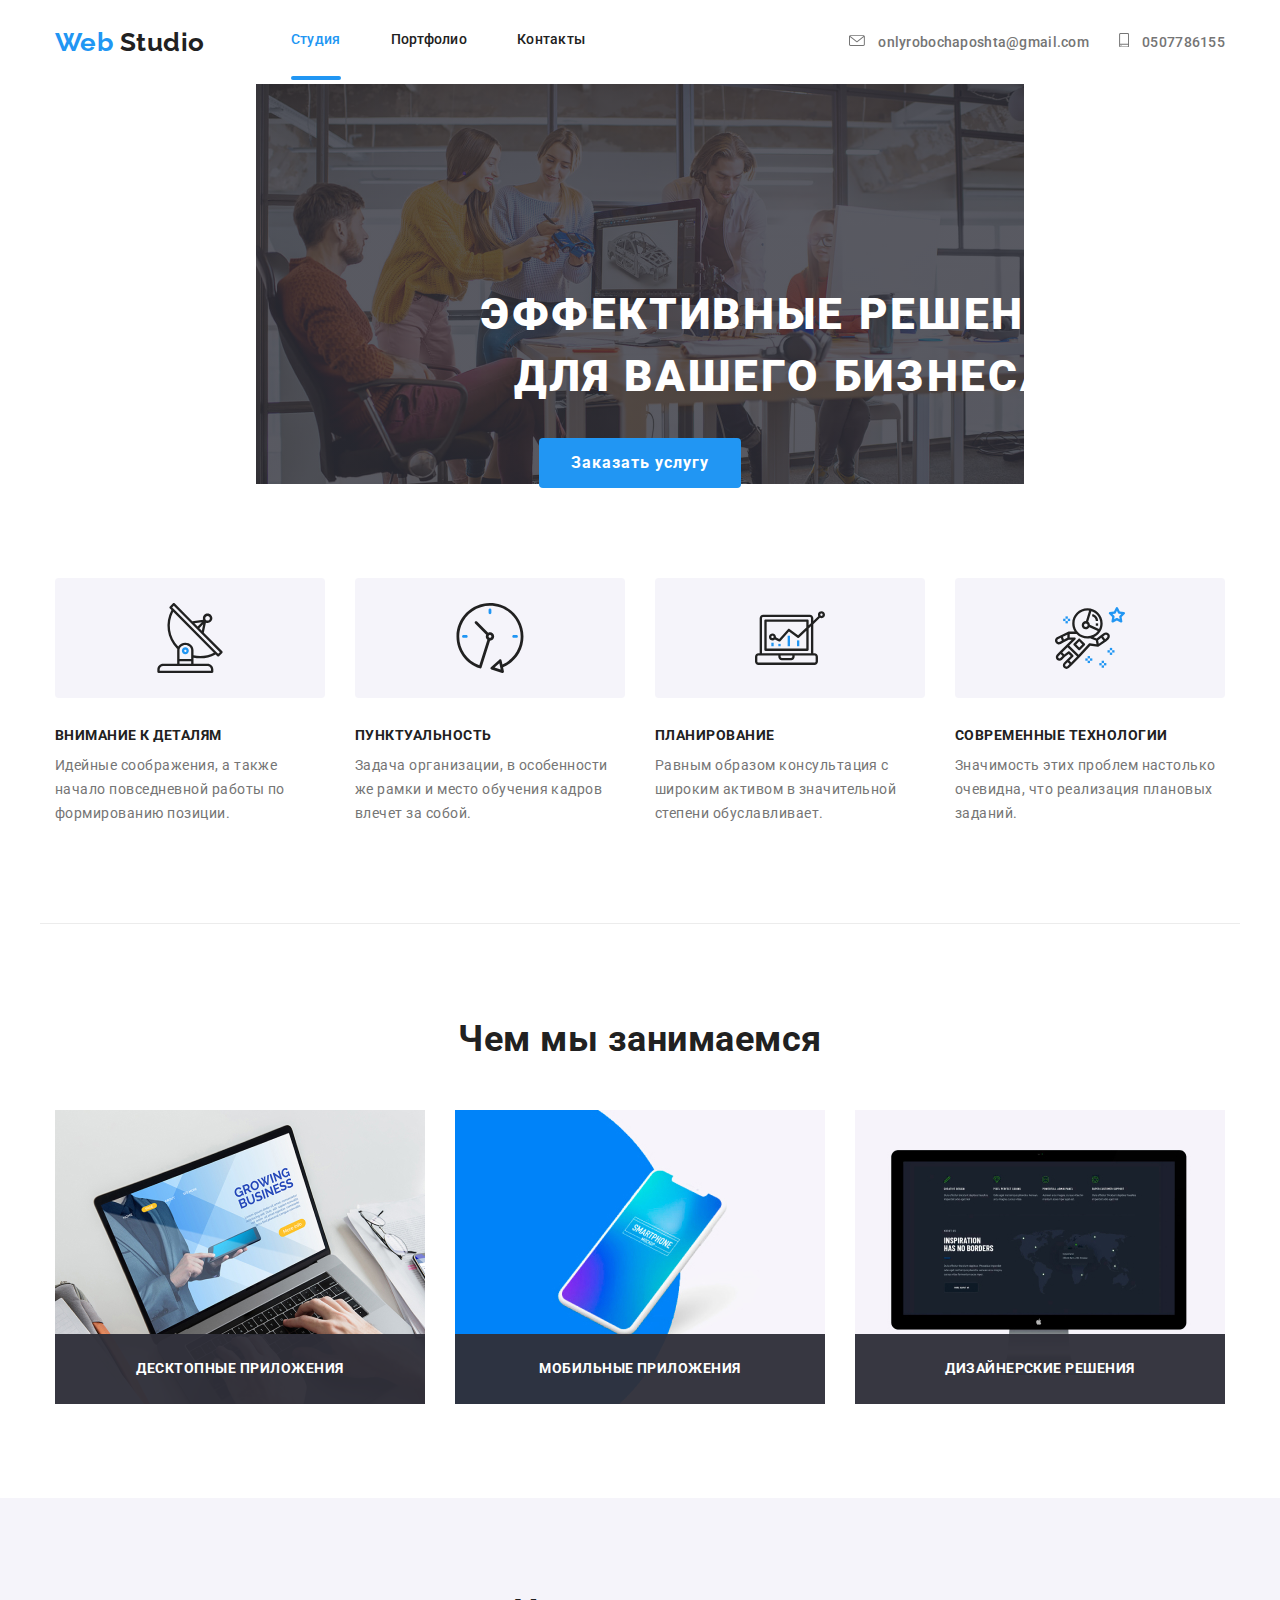
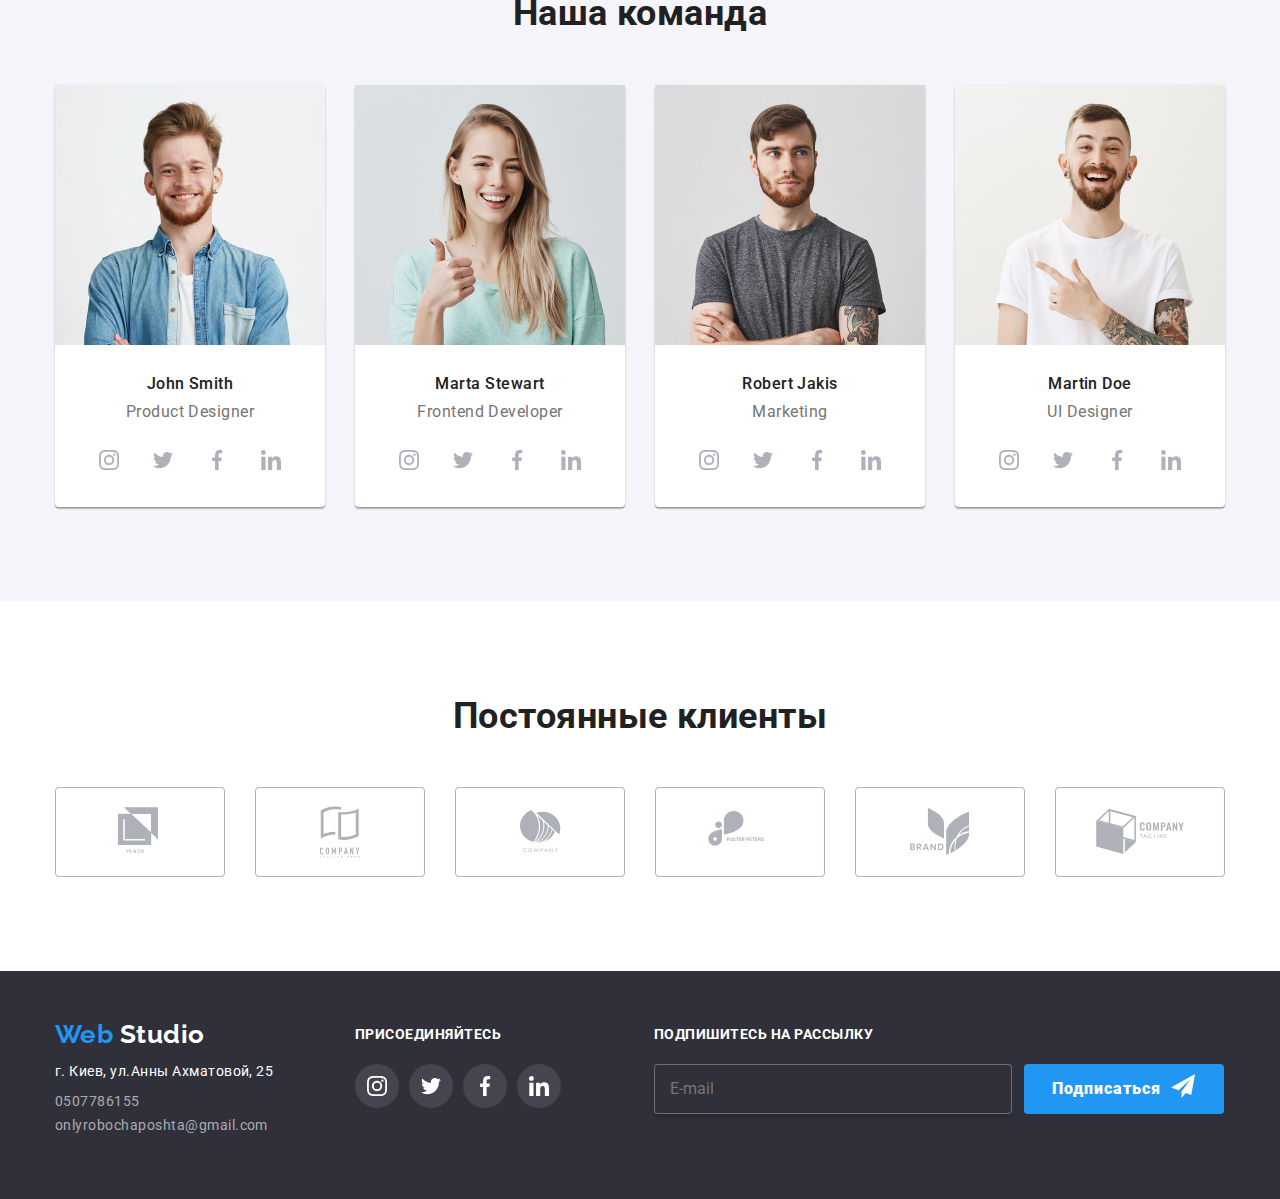
==== commit 0dd35e00: "adaptive" ====
--- a/index.html
+++ b/index.html
@@ -4,7 +4,6 @@
     <meta charset="UTF-8" />
     <meta name="viewport" content="width=device-width, initial-scale=1.0" />
     <title>Мой ДЗ</title>
-    <meta name:"viewport" content="width=device-width", initial-scale="1.0"/>
     <link
       href="https://fonts.googleapis.com/css2?family=Raleway:wght@700&family=Roboto:wght@400;500;700;900&display=swap"
       rel="stylesheet"
@@ -446,7 +445,7 @@
         </div>
         <form action="" class="ssfooter-div">
           <h2 class="footer-heading">Подпишитесь на рассылку</h2>
-          <div class="flex-sub">
+          <div class="flex-footer">
             <label></label>
               <input type="text" name="Email" class="input" placeholder="E-mail"/>
               <button class="footerbtn-text icon-btn">
--- a/css/maine.min.css
+++ b/css/maine.min.css
@@ -1,2 +1,2 @@
-.icon-satellite::before{background-image:url("../images/satellite.svg")}.icon-clock::before{background-image:url("../images/clock.svg")}.icon-pc::before{background-image:url("../images/pc.svg")}.icon-astronaut::before{background-image:url("../images/astronaut.svg")}.hidden-title{margin:0;display:none}body{background-color:#fff;color:#212121;letter-spacing:0.03em;font-family:Roboto, sans-serif}img{display:block}.general-a{text-decoration:none;color:#212121}.general-ul{margin:0;padding:0;list-style:none}.btn{display:inline-block;color:#fff;background-color:#2196f3;font-weight:700;font-size:16px;line-height:1.9;letter-spacing:0.06em;display:inline-block;border-radius:4px;padding:10px 32px;text-align:center;min-width:200px;border:none}.footerbtn-text{display:inline-block;color:#fff;background-color:#2196f3;font-weight:900;font-size:16px;line-height:1.9;letter-spacing:0.06em;display:-webkit-box;display:-ms-flexbox;display:flex;border-radius:4px;padding:10px 28px;text-align:center;min-width:200px;border:none;cursor:pointer}.footerbtn-text:focus{outline:2px solid #fff}.input{color:#fff;padding:16px 15px;background-color:#2f303a;border:1px solid rgba(255,255,255,0.3);-webkit-box-shadow:0px 4px 4px rgba(0,0,0,0.15);box-shadow:0px 4px 4px rgba(0,0,0,0.15);border-radius:4px;outline:none}.icon-btn::after{content:'';display:block;width:24px;height:24px;background-repeat:no-repeat;background-position:center;margin-left:10px;background-image:url(../images/icon-send.svg)}.container{margin:0 auto;width:1200px;padding-left:15px;padding-right:15px}.link-block{display:block}.link-block::before{display:block;content:'';width:270px;height:120px;background-repeat:no-repeat;background-position:center;background-color:#f5f4fa;border-radius:4px}.header-portfolio{border-bottom-width:1px;border-bottom-style:solid;border-bottom-color:#ececec}.general-flex{display:-webkit-box;display:-ms-flexbox;display:flex}.general-nav{color:#212121;display:block;padding-top:32px;padding-bottom:32px;font-weight:500;font-size:14px;line-height:1.14;letter-spacing:0.02em;outline:none;-webkit-transition:color 250ms cubic-bezier(0.4, 0, 0.2, 1);transition:color 250ms cubic-bezier(0.4, 0, 0.2, 1)}.general-nav:hover{color:#2196f3}.general-nav:focus{color:#2196f3}.current{color:#2196f3}.current::after{position:absolute;bottom:0;content:'';display:block;background-color:#2196f3;width:100%;height:4px;border-radius:2px}.number-nav{display:-webkit-box;display:-ms-flexbox;display:flex;-webkit-box-align:center;-ms-flex-align:center;align-items:center;color:#757575;font-weight:500;font-size:14px;line-height:1.14;letter-spacing:0.02em;outline:none;-webkit-transition:color 250ms cubic-bezier(0.4, 0, 0.2, 1);transition:color 250ms cubic-bezier(0.4, 0, 0.2, 1)}.number-nav:hover{color:#2196f3}.number-nav:focus{color:#2196f3}.phone-icon{fill:#757575;width:10px;height:14.94px;margin-right:10px;-webkit-transition:fill 250ms cubic-bezier(0.4, 0, 0.2, 1);transition:fill 250ms cubic-bezier(0.4, 0, 0.2, 1)}.mail-icon{fill:#757575;width:16px;height:11.2px;margin-right:10px;-webkit-transition:fill 250ms cubic-bezier(0.4, 0, 0.2, 1);transition:fill 250ms cubic-bezier(0.4, 0, 0.2, 1)}.number-nav:hover .phone-icon{fill:#2196f3}.number-nav:focus .phone-icon{fill:#2196f3}.number-nav:hover .mail-icon{fill:#2196f3}.number-nav:focus .mail-icon{fill:#2196f3}.list-number{display:-webkit-box;display:-ms-flexbox;display:flex}.number-info .list-number:not(:last-child){margin-right:30px}.number-info{margin-left:auto}.general-ul.nav-list{display:-webkit-box;display:-ms-flexbox;display:flex}.nav-list .nav-item:not(:last-child){margin-right:50px}.nav-list{margin-left:86px}.number-info{display:-webkit-box;display:-ms-flexbox;display:flex}.flex-boxoll{display:-webkit-box;display:-ms-flexbox;display:flex}.flex-boxnav{-webkit-box-align:center;-ms-flex-align:center;align-items:center}.modal{position:fixed;top:0;left:0;width:100%;height:100%;background-color:rgba(0,0,0,0.2);opacity:1;-webkit-transition:opacity 250ms cubic-bezier(0.4, 0, 0.2, 1);transition:opacity 250ms cubic-bezier(0.4, 0, 0.2, 1)}.modal.is-hidden{opacity:0;pointer-events:none}.modal.is-hidden .modal-form{-webkit-transform:translate(-50%, -50%) scale(0.1);transform:translate(-50%, -50%) scale(0.1)}.modal-form{position:absolute;top:50%;left:50%;text-align:center;background-color:#fff;padding:40px 40px;width:528px;height:581px;margin:0 auto;-webkit-transform:translate(-50%, -50%) scale(1);transform:translate(-50%, -50%) scale(1);-webkit-transition:-webkit-transform 250ms cubic-bezier(0.4, 0, 0.2, 1);transition:-webkit-transform 250ms cubic-bezier(0.4, 0, 0.2, 1);transition:transform 250ms cubic-bezier(0.4, 0, 0.2, 1);transition:transform 250ms cubic-bezier(0.4, 0, 0.2, 1), -webkit-transform 250ms cubic-bezier(0.4, 0, 0.2, 1)}.modal-p{margin-top:0px;margin-bottom:30px;font-weight:700;font-size:20px;line-height:1.15}.input-modal{width:448px;height:40px;padding:12px 42px;border:1px solid rgba(33,33,33,0.2);border-radius:4px;display:inline-block;outline:none}.input-modal:focus{border:1px solid #2196f3;border-radius:4px}.input-textarea{width:448px;height:120px;border:1px solid rgba(33,33,33,0.2);border-radius:4px;resize:none;outline:none}.input-textarea:focus{border:1px solid #2196f3;border-radius:4px}.policy{position:relative;display:inline-block;color:#757575;font-weight:400;font-size:14px;line-height:1.71;margin-bottom:30px}.policy .general-a{display:inline-block;color:#2196f3;text-decoration:underline;font-weight:400;font-size:14px;line-height:1.71}.policy-input{margin-left:23.48px;-webkit-appearance:none;-moz-appearance:none;appearance:none}.btn-modal{padding:10px 55px;background:#2196f3;color:#fff;-webkit-box-shadow:0px 4px 4px rgba(0,0,0,0.15);box-shadow:0px 4px 4px rgba(0,0,0,0.15);border:none;border-radius:4px;font-weight:700;font-size:16px;line-height:1.87;letter-spacing:0.06em}.form-input{position:relative;margin-bottom:28px}.form-inputcom{position:relative;margin-bottom:20px}.text-formcom{position:absolute;top:3px;left:3px;display:inline-block;color:#757575;font-weight:400;font-size:14px;line-height:1.14;letter-spacing:0.01em;-webkit-transition:color 250ms cubic-bezier(0.4, 0, 0.2, 1),line-height 250ms cubic-bezier(0.4, 0, 0.2, 1),font-size 250ms cubic-bezier(0.4, 0, 0.2, 1),-webkit-transform 250ms cubic-bezier(0.4, 0, 0.2, 1);transition:color 250ms cubic-bezier(0.4, 0, 0.2, 1),line-height 250ms cubic-bezier(0.4, 0, 0.2, 1),font-size 250ms cubic-bezier(0.4, 0, 0.2, 1),-webkit-transform 250ms cubic-bezier(0.4, 0, 0.2, 1);transition:transform 250ms cubic-bezier(0.4, 0, 0.2, 1),color 250ms cubic-bezier(0.4, 0, 0.2, 1),line-height 250ms cubic-bezier(0.4, 0, 0.2, 1),font-size 250ms cubic-bezier(0.4, 0, 0.2, 1);transition:transform 250ms cubic-bezier(0.4, 0, 0.2, 1),color 250ms cubic-bezier(0.4, 0, 0.2, 1),line-height 250ms cubic-bezier(0.4, 0, 0.2, 1),font-size 250ms cubic-bezier(0.4, 0, 0.2, 1),-webkit-transform 250ms cubic-bezier(0.4, 0, 0.2, 1)}.text-form{position:absolute;top:50%;left:42px;display:inline-block;color:#757575;font-weight:400;font-size:14px;line-height:1.14;letter-spacing:0.01em;-webkit-transform:translateY(-50%);transform:translateY(-50%);-webkit-transition:color 250ms cubic-bezier(0.4, 0, 0.2, 1),line-height 250ms cubic-bezier(0.4, 0, 0.2, 1),font-size 250ms cubic-bezier(0.4, 0, 0.2, 1),-webkit-transform 250ms cubic-bezier(0.4, 0, 0.2, 1);transition:color 250ms cubic-bezier(0.4, 0, 0.2, 1),line-height 250ms cubic-bezier(0.4, 0, 0.2, 1),font-size 250ms cubic-bezier(0.4, 0, 0.2, 1),-webkit-transform 250ms cubic-bezier(0.4, 0, 0.2, 1);transition:transform 250ms cubic-bezier(0.4, 0, 0.2, 1),color 250ms cubic-bezier(0.4, 0, 0.2, 1),line-height 250ms cubic-bezier(0.4, 0, 0.2, 1),font-size 250ms cubic-bezier(0.4, 0, 0.2, 1);transition:transform 250ms cubic-bezier(0.4, 0, 0.2, 1),color 250ms cubic-bezier(0.4, 0, 0.2, 1),line-height 250ms cubic-bezier(0.4, 0, 0.2, 1),font-size 250ms cubic-bezier(0.4, 0, 0.2, 1),-webkit-transform 250ms cubic-bezier(0.4, 0, 0.2, 1)}.images-modal{position:absolute;top:50%;left:16px;fill:#212121;display:inline-block;width:18px;height:18px;-webkit-transform:translateY(-50%);transform:translateY(-50%);-webkit-transition:fill 250ms cubic-bezier(0.4, 0, 0.2, 1);transition:fill 250ms cubic-bezier(0.4, 0, 0.2, 1)}.input-modal:focus ~ .text-form,.input-modal:not(:placeholder-shown) ~ .text-form{-webkit-transform:translate(-24px, -38px);transform:translate(-24px, -38px);color:#2196f3;font-size:12px;line-height:1.16}.input-modal:focus ~ .images-modal{fill:#2196f3}.input-textarea:focus+.text-formcom,.input-textarea:not(:placeholder-shown)+.text-formcom{-webkit-transform:translateY(-21px);transform:translateY(-21px);color:#2196f3;font-size:12px;line-height:1.16}.icon-modal{position:absolute;top:50%;left:0;display:inline-block;width:15px;height:15px;border:2px solid black;border-radius:4px;-webkit-transform:translateY(-50%);transform:translateY(-50%)}.policy-input:checked ~ .icon-modal{background-color:#2196f3;background-image:url(../images/checked.svg);background-size:contain;background-origin:border-box;border-color:#2196f3}.btn-close{position:absolute;top:8px;right:8px;width:30px;height:30px;background-image:url(../images/close-modal.svg);background-color:#fff;border:none;border-radius:50%;-webkit-box-shadow:0px 2px 1px rgba(0,0,0,0.2),0px 1px 1px rgba(0,0,0,0.14),0px 1px 3px rgba(0,0,0,0.12);box-shadow:0px 2px 1px rgba(0,0,0,0.2),0px 1px 1px rgba(0,0,0,0.14),0px 1px 3px rgba(0,0,0,0.12)}.hero{background-image:-webkit-gradient(linear, left top, right top, from(rgba(47,48,58,0.8)), to(rgba(47,48,58,0.8))),url(../images/header.jpg);background-image:linear-gradient(to right, rgba(47,48,58,0.8), rgba(47,48,58,0.8)),url(../images/header.jpg);max-width:1600px;text-align:center;margin-left:auto;margin-right:auto}.hero-container{margin:0 auto;width:1200px;height:600px;padding-top:200px;padding-bottom:200px}.title-general{color:#fff;margin-top:0;margin-bottom:38px;margin-left:auto;margin-right:auto;width:646px;font-weight:900;font-size:44px;line-height:1.4;text-transform:uppercase;letter-spacing:0.06em}.title-h{margin-top:0px;margin-bottom:50px;font-weight:700;font-size:36px;line-height:1.17;text-align:center}.title-text{height:16px;margin-top:30px;margin-bottom:0px;font-weight:700;font-size:14px;line-height:1.14;text-transform:uppercase}.paragraph-text{color:#757575;height:75px;margin-top:10px;margin-bottom:0px;font-weight:400;font-size:14px;line-height:1.714}.section-one .container{padding-top:94px;padding-bottom:94px;border-bottom:1px solid #ececec}.about-us{width:calc((100% - 90px) / 4);margin-right:30px}.about-us:nth-child(4n){margin-right:0px}.section-two .container{padding-top:94px;padding-bottom:94px}.text-work{position:absolute;bottom:0;right:0;color:#fff;background:rgba(47,48,58,0.8);width:370px;height:70px;margin-top:0px;margin-bottom:0px;padding-top:27px;font-weight:700;font-size:14px;line-height:1.14;text-align:center;text-transform:uppercase}.work-card{background:#fff;height:422px;padding-bottom:24px;border-radius:4px;-webkit-box-shadow:0px 2px 1px rgba(0,0,0,0.2),0px 1px 1px rgba(0,0,0,0.14),0px 1px 3px rgba(0,0,0,0.12);box-shadow:0px 2px 1px rgba(0,0,0,0.2),0px 1px 1px rgba(0,0,0,0.14),0px 1px 3px rgba(0,0,0,0.12)}.work-calc{width:calc((100% - 60px) / 3);margin-right:30px}.work-calc:nth-child(3n){margin-right:0px}.section-three{background-color:#f5f4fa}.section-three .container{padding-bottom:94px;padding-top:94px}.position{position:relative}.name-people{margin-top:30px;margin-bottom:0px;font-weight:500;font-size:16px;line-height:1.18;text-align:center}.team-calc{width:calc((100% - 90px) / 4);margin-right:30px}.team-calc:nth-child(4n){margin-right:0px}.work-people{color:#757575;margin-top:10px;margin-bottom:0px;font-weight:400;font-size:16px;line-height:1.18;text-align:center}.social-network{margin-top:16px;display:-webkit-box;display:-ms-flexbox;display:flex;-webkit-box-pack:center;-ms-flex-pack:center;justify-content:center}.section{background-color:#f5f4fa}.social-box{display:-webkit-box;display:-ms-flexbox;display:flex;-webkit-box-align:center;-ms-flex-align:center;align-items:center;background-color:#fff;width:44px;height:44px;border-radius:50%;outline:none;-webkit-transition:background-color 250ms cubic-bezier(0.4, 0, 0.2, 1);transition:background-color 250ms cubic-bezier(0.4, 0, 0.2, 1)}.social-box:hover{background-color:#2196f3}.social-box:focus{background-color:#2196f3}.instagram{fill:#afb1b8;width:20px;height:20px;margin-left:auto;margin-right:auto;-webkit-transition:fill 250ms cubic-bezier(0.4, 0, 0.2, 1);transition:fill 250ms cubic-bezier(0.4, 0, 0.2, 1)}.twitter{fill:#afb1b8;width:20px;height:20px;margin-left:auto;margin-right:auto;-webkit-transition:fill 250ms cubic-bezier(0.4, 0, 0.2, 1);transition:fill 250ms cubic-bezier(0.4, 0, 0.2, 1)}.facebook{fill:#afb1b8;width:20px;height:20px;margin-left:auto;margin-right:auto;-webkit-transition:fill 250ms cubic-bezier(0.4, 0, 0.2, 1);transition:fill 250ms cubic-bezier(0.4, 0, 0.2, 1)}.linkedin{fill:#afb1b8;width:20px;height:20px;margin-left:auto;margin-right:auto;-webkit-transition:fill 250ms cubic-bezier(0.4, 0, 0.2, 1);transition:fill 250ms cubic-bezier(0.4, 0, 0.2, 1)}.social-box:hover .instagram,.social-box:focus .instagram{fill:#fff}.social-box:hover .twitter,.social-box:focus .twitter{fill:#fff}.social-box:hover .facebook,.social-box:focus .facebook{fill:#fff}.social-box:hover .linkedin,.social-box:focus .linkedin{fill:#fff}.section-four .container{padding-top:94px;padding-bottom:94px}.company-border{display:-webkit-box;display:-ms-flexbox;display:flex;-webkit-box-align:center;-ms-flex-align:center;align-items:center;width:170px;height:90px;border:1px solid #afb1b8;outline:none;border-radius:4px;-webkit-transition:border 250ms cubic-bezier(0.4, 0, 0.2, 1);transition:border 250ms cubic-bezier(0.4, 0, 0.2, 1)}.company-border:hover{border-color:#2196f3}.company-border:focus{border-color:#2196f3}.company-border:hover .logo-one,.company-border:focus .logo-one{fill:#2196f3}.company-border:hover .logo-two,.company-border:focus .logo-two{fill:#2196f3}.company-border:hover .logo-three,.company-border:focus .logo-three{fill:#2196f3}.company-border:hover .logo-four,.company-border:focus .logo-four{fill:#2196f3}.company-border:hover .logo-five,.company-border:focus .logo-five{fill:#2196f3}.company-border:hover .logo-six,.company-border:focus .logo-six{fill:#2196f3}.company{display:-webkit-box;display:-ms-flexbox;display:flex;-webkit-box-pack:center;-ms-flex-pack:center;justify-content:center}.item-company{width:calc((100% - 150px) / 6);margin-right:30px}.item-company:nth-child(6n){margin-right:0px}.social-network .item:not(:last-child){margin-right:10px}.logo-one{fill:#afb1b8;width:44.27px;height:49.23px;margin-right:auto;margin-left:auto;-webkit-transition:fill 250ms cubic-bezier(0.4, 0, 0.2, 1);transition:fill 250ms cubic-bezier(0.4, 0, 0.2, 1)}.logo-two{fill:#afb1b8;width:40px;height:52px;margin-right:auto;margin-left:auto;-webkit-transition:fill 250ms cubic-bezier(0.4, 0, 0.2, 1);transition:fill 250ms cubic-bezier(0.4, 0, 0.2, 1)}.logo-three{fill:#afb1b8;width:41px;height:42.6px;margin-right:auto;margin-left:auto;-webkit-transition:fill 250ms cubic-bezier(0.4, 0, 0.2, 1);transition:fill 250ms cubic-bezier(0.4, 0, 0.2, 1)}.logo-four{fill:#afb1b8;width:79.66px;height:42.02px;margin-right:auto;margin-left:auto;-webkit-transition:fill 250ms cubic-bezier(0.4, 0, 0.2, 1);transition:fill 250ms cubic-bezier(0.4, 0, 0.2, 1)}.logo-five{fill:#afb1b8;width:59px;height:47px;margin-right:auto;margin-left:auto;-webkit-transition:fill 250ms cubic-bezier(0.4, 0, 0.2, 1);transition:fill 250ms cubic-bezier(0.4, 0, 0.2, 1)}.logo-six{fill:#afb1b8;width:88.48px;height:45.44px;margin-right:auto;margin-left:auto;-webkit-transition:fill 250ms cubic-bezier(0.4, 0, 0.2, 1);transition:fill 250ms cubic-bezier(0.4, 0, 0.2, 1)}.logo{color:#212121;font-family:Raleway;font-weight:700;font-size:26px;line-height:1.19}.color-logo{color:#2196f3}.adrfooter-div .general-a.logo{color:#fff}.bg-footer{background-color:#2f303a}.bg-footer .container{padding-bottom:60px}.general-address{font-style:normal;width:231px;margin-right:69px}.footer-m .footer-heading{width:145px;height:16px}.footer-heading{color:#fff;margin-top:0px;margin-bottom:21px;margin-right:0px;font-weight:700;font-size:14px;line-height:1.14;text-transform:uppercase}.flex-footer{display:-webkit-box;display:-ms-flexbox;display:flex}.general-flex .item:not(:last-child){margin-right:10px}.flex-sub{display:-webkit-box;display:-ms-flexbox;display:flex}.number-footer{color:rgba(255,255,255,0.6);font-weight:normal;font-size:14px;line-height:1.71}.street{color:#fff;width:231px;height:21px;margin-top:10px;margin-bottom:0px;font-weight:400;font-size:14px;line-height:1.71}.fsocial-box{display:-webkit-box;display:-ms-flexbox;display:flex;-webkit-box-align:center;-ms-flex-align:center;align-items:center;background-color:rgba(255,255,255,0.1);width:44px;height:44px;border-radius:50%;outline:none;-webkit-transition:background-color 250ms cubic-bezier(0.4, 0, 0.2, 1);transition:background-color 250ms cubic-bezier(0.4, 0, 0.2, 1)}.fsocial-box:hover{background-color:#2196f3}.fsocial-box:focus{background-color:#2196f3}.address-ul{width:231px;height:21px;margin-top:9px;margin-bottom:28px}.instagram-two{fill:currentColor;width:20px;height:20px;margin-left:auto;margin-right:auto}.twitter-two{fill:currentColor;width:20px;height:20px;margin-left:auto;margin-right:auto}.facebook-two{fill:currentColor;width:20px;height:20px;margin-left:auto;margin-right:auto}.linkedin-two{fill:currentColor;width:20px;height:20px;margin-left:auto;margin-right:auto}.input{margin-right:12px;width:358px;height:50px}.adrfooter-div{margin-top:48px}.ssfooter-div{margin-top:56px}.footer-m{width:206px;height:81px;margin-top:56px;margin-right:93px}.container-portfolio{margin-top:93px;margin-bottom:94px;margin-left:auto;margin-right:auto;width:1200px;padding-left:15px;padding-right:15px}.button-list{margin-bottom:50px;-webkit-box-pack:center;-ms-flex-pack:center;justify-content:center}.button-box{color:#212121;background-color:#f5f4fa;padding:6px 22px;border:none;border-radius:4px;font-family:Roboto;font-weight:500;font-size:16px;line-height:1.62;-webkit-box-shadow:none;box-shadow:none;outline:none;-webkit-transition:background-color 250ms cubic-bezier(0.4, 0, 0.2, 1),color 250ms cubic-bezier(0.4, 0, 0.2, 1),-webkit-box-shadow 250ms cubic-bezier(0.4, 0, 0.2, 1);transition:background-color 250ms cubic-bezier(0.4, 0, 0.2, 1),color 250ms cubic-bezier(0.4, 0, 0.2, 1),-webkit-box-shadow 250ms cubic-bezier(0.4, 0, 0.2, 1);transition:background-color 250ms cubic-bezier(0.4, 0, 0.2, 1),color 250ms cubic-bezier(0.4, 0, 0.2, 1),box-shadow 250ms cubic-bezier(0.4, 0, 0.2, 1);transition:background-color 250ms cubic-bezier(0.4, 0, 0.2, 1),color 250ms cubic-bezier(0.4, 0, 0.2, 1),box-shadow 250ms cubic-bezier(0.4, 0, 0.2, 1),-webkit-box-shadow 250ms cubic-bezier(0.4, 0, 0.2, 1)}.button-m:not(:last-child){margin-right:8px}.button-box:hover,.button-box:focus{background-color:#2196f3;color:#fff;-webkit-box-shadow:0px 2px 2px rgba(0,0,0,0.12),0px 1px 2px rgba(0,0,0,0.08),0px 3px 1px rgba(0,0,0,0.1);box-shadow:0px 2px 2px rgba(0,0,0,0.12),0px 1px 2px rgba(0,0,0,0.08),0px 3px 1px rgba(0,0,0,0.1)}.portfolio-h{color:#212121;width:322px;margin-top:0px;margin-bottom:0px;font-weight:700;font-size:18px;line-height:2;letter-spacing:0.06em}.portfolio-pone{color:#757575;width:322px;margin-left:0px;margin-right:0px;margin-top:4px;margin-bottom:0px;font-weight:400;font-size:16px;line-height:1.87}.portfolio-text{position:absolute;top:50%;left:50%;-webkit-transform:translate(-50%, -50%);transform:translate(-50%, -50%);color:#fff;width:322px;margin-top:0px;margin-bottom:0px;font-weight:400;font-size:18px;line-height:1.56}.overlay{position:absolute;top:0;left:0;background-color:rgba(33,150,243,0.9);width:100%;height:100%;-webkit-transform:translateY(100%);transform:translateY(100%);-webkit-transition:-webkit-transform 250ms cubic-bezier(0.4, 0, 0.2, 1);transition:-webkit-transform 250ms cubic-bezier(0.4, 0, 0.2, 1);transition:transform 250ms cubic-bezier(0.4, 0, 0.2, 1);transition:transform 250ms cubic-bezier(0.4, 0, 0.2, 1), -webkit-transform 250ms cubic-bezier(0.4, 0, 0.2, 1)}.position{overflow:hidden}.general-a:hover .overlay,.general-a:focus .overlay{-webkit-transform:translateY(0);transform:translateY(0)}.p-list{display:-webkit-box;display:-ms-flexbox;display:flex;-ms-flex-wrap:wrap;flex-wrap:wrap}.portfolio-card{padding-left:24px;padding-right:24px;padding-top:20px;padding-bottom:20px;border-right:1px solid #eeeeee;border-bottom:1px solid #eeeeee;border-left:1px solid #eeeeee}.flex-li{width:calc((100% - 60px) / 3);margin-right:30px;margin-bottom:30px}.flex-li:nth-child(3n){margin-right:0px}.flex-li:nth-last-child(-n+3){margin-bottom:0px}.flex-li .general-a{display:block;outline:none;-webkit-box-shadow:none;box-shadow:none;-webkit-transition:-webkit-box-shadow 250ms cubic-bezier(0.4, 0, 0.2, 1);transition:-webkit-box-shadow 250ms cubic-bezier(0.4, 0, 0.2, 1);transition:box-shadow 250ms cubic-bezier(0.4, 0, 0.2, 1);transition:box-shadow 250ms cubic-bezier(0.4, 0, 0.2, 1), -webkit-box-shadow 250ms cubic-bezier(0.4, 0, 0.2, 1)}.flex-li .general-a:hover,.flex-li .general-a:focus{-webkit-box-shadow:1px 4px 6px rgba(0,0,0,0.16),0px 4px 4px rgba(0,0,0,0.06),0px 1px 1px rgba(0,0,0,0.12);box-shadow:1px 4px 6px rgba(0,0,0,0.16),0px 4px 4px rgba(0,0,0,0.06),0px 1px 1px rgba(0,0,0,0.12)}
+.icon-satellite::before{background-image:url("../images/satellite.svg")}.icon-clock::before{background-image:url("../images/clock.svg")}.icon-pc::before{background-image:url("../images/pc.svg")}.icon-astronaut::before{background-image:url("../images/astronaut.svg")}.hidden-title{margin:0;display:none}body{background-color:#fff;color:#212121;letter-spacing:0.03em;font-family:Roboto, sans-serif}img{display:block}.general-a{text-decoration:none;color:#212121}.general-ul{margin:0;padding:0;list-style:none}.btn{display:inline-block;color:#fff;background-color:#2196f3;font-weight:700;font-size:16px;line-height:1.9;letter-spacing:0.06em;display:inline-block;border-radius:4px;padding:10px 32px;text-align:center;min-width:200px;border:none}.footerbtn-text{display:inline-block;color:#fff;background-color:#2196f3;font-weight:900;font-size:16px;line-height:1.9;letter-spacing:0.06em;display:-webkit-box;display:-ms-flexbox;display:flex;border-radius:4px;padding:10px 28px;text-align:center;min-width:200px;border:none;cursor:pointer}.footerbtn-text:focus{outline:2px solid #fff}.input{color:#fff;padding:16px 15px;background-color:#2f303a;border:1px solid rgba(255,255,255,0.3);-webkit-box-shadow:0px 4px 4px rgba(0,0,0,0.15);box-shadow:0px 4px 4px rgba(0,0,0,0.15);border-radius:4px;outline:none}.icon-btn::after{content:'';display:block;width:24px;height:24px;background-repeat:no-repeat;background-position:center;margin-left:10px;background-image:url(../images/icon-send.svg)}.container{margin:0 auto;padding-left:15px;padding-right:15px}@media screen and (max-width: 480px), screen and (min-width: 480px){.container{width:480px}}@media screen and (min-width: 768px){.container{width:768px}}@media screen and (min-width: 1200px){.container{width:1200px}}.link-block{display:block}.link-block::before{display:block;content:'';height:120px;background-repeat:no-repeat;background-position:center;background-color:#f5f4fa;border-radius:4px}@media screen and (min-width: 480px) and (max-width: 480px){.link-block{max-width:450px}}@media screen and (min-width: 768px){.link-block{width:354px}}@media screen and (min-width: 1200px){.link-block{width:270px}}.header-portfolio{border-bottom-width:1px;border-bottom-style:solid;border-bottom-color:#ececec}@media screen and (min-width: 768px){.general-flex{display:-webkit-box;display:-ms-flexbox;display:flex;-ms-flex-wrap:wrap;flex-wrap:wrap}}.general-nav{color:#212121;display:inline-block;padding-top:32px;padding-bottom:32px;font-weight:500;font-size:14px;line-height:1.14;letter-spacing:0.02em;outline:none;-webkit-transition:color 250ms cubic-bezier(0.4, 0, 0.2, 1);transition:color 250ms cubic-bezier(0.4, 0, 0.2, 1)}.general-nav:hover{color:#2196f3}.general-nav:focus{color:#2196f3}.current{color:#2196f3}.current::after{position:absolute;bottom:0;content:'';display:block;background-color:#2196f3;width:100%;height:4px;border-radius:2px}.number-nav{color:#757575;font-weight:500;font-size:14px;line-height:1.14;letter-spacing:0.02em;outline:none;-webkit-transition:color 250ms cubic-bezier(0.4, 0, 0.2, 1);transition:color 250ms cubic-bezier(0.4, 0, 0.2, 1)}.number-nav:hover{color:#2196f3}.number-nav:focus{color:#2196f3}.phone-icon{fill:#757575;width:10px;height:14.94px;margin-right:10px;-webkit-transition:fill 250ms cubic-bezier(0.4, 0, 0.2, 1);transition:fill 250ms cubic-bezier(0.4, 0, 0.2, 1)}.mail-icon{fill:#757575;width:16px;height:11.2px;margin-right:10px;-webkit-transition:fill 250ms cubic-bezier(0.4, 0, 0.2, 1);transition:fill 250ms cubic-bezier(0.4, 0, 0.2, 1)}.number-nav:hover .phone-icon{fill:#2196f3}.number-nav:focus .phone-icon{fill:#2196f3}.number-nav:hover .mail-icon{fill:#2196f3}.number-nav:focus .mail-icon{fill:#2196f3}.number-info .list-number:not(:last-child){margin-right:30px}.number-info{margin-left:auto}@media screen and (min-width: 1200px){.general-ul.nav-list{display:-webkit-box;display:-ms-flexbox;display:flex}}.nav-list .nav-item:not(:last-child){margin-right:50px}.nav-list{margin-left:86px}@media screen and (min-width: 1200px){.number-info{display:-webkit-box;display:-ms-flexbox;display:flex}}@media screen and (min-width: 1200px){.flex-boxoll{display:-webkit-box;display:-ms-flexbox;display:flex}}.flex-boxnav{-webkit-box-align:center;-ms-flex-align:center;align-items:center}.modal{position:fixed;top:0;left:0;width:100%;height:100%;background-color:rgba(0,0,0,0.2);opacity:1;-webkit-transition:opacity 250ms cubic-bezier(0.4, 0, 0.2, 1);transition:opacity 250ms cubic-bezier(0.4, 0, 0.2, 1)}.modal.is-hidden{opacity:0;pointer-events:none}.modal.is-hidden .modal-form{-webkit-transform:translate(-50%, -50%) scale(0.1);transform:translate(-50%, -50%) scale(0.1)}.modal-form{position:absolute;top:50%;left:50%;text-align:center;background-color:#fff;padding:40px 40px;width:528px;height:581px;margin:0 auto;-webkit-transform:translate(-50%, -50%) scale(1);transform:translate(-50%, -50%) scale(1);-webkit-transition:-webkit-transform 250ms cubic-bezier(0.4, 0, 0.2, 1);transition:-webkit-transform 250ms cubic-bezier(0.4, 0, 0.2, 1);transition:transform 250ms cubic-bezier(0.4, 0, 0.2, 1);transition:transform 250ms cubic-bezier(0.4, 0, 0.2, 1), -webkit-transform 250ms cubic-bezier(0.4, 0, 0.2, 1)}.modal-p{margin-top:0px;margin-bottom:30px;font-weight:700;font-size:20px;line-height:1.15}.input-modal{width:448px;height:40px;padding:12px 42px;border:1px solid rgba(33,33,33,0.2);border-radius:4px;display:inline-block;outline:none}.input-modal:focus{border:1px solid #2196f3;border-radius:4px}.input-textarea{width:448px;height:120px;border:1px solid rgba(33,33,33,0.2);border-radius:4px;resize:none;outline:none}.input-textarea:focus{border:1px solid #2196f3;border-radius:4px}.policy{position:relative;display:inline-block;color:#757575;font-weight:400;font-size:14px;line-height:1.71;margin-bottom:30px}.policy .general-a{display:inline-block;color:#2196f3;text-decoration:underline;font-weight:400;font-size:14px;line-height:1.71}.policy-input{margin-left:23.48px;-webkit-appearance:none;-moz-appearance:none;appearance:none}.btn-modal{padding:10px 55px;background:#2196f3;color:#fff;-webkit-box-shadow:0px 4px 4px rgba(0,0,0,0.15);box-shadow:0px 4px 4px rgba(0,0,0,0.15);border:none;border-radius:4px;font-weight:700;font-size:16px;line-height:1.87;letter-spacing:0.06em}.form-input{position:relative;margin-bottom:28px}.form-inputcom{position:relative;margin-bottom:20px}.text-formcom{position:absolute;top:3px;left:3px;display:inline-block;color:#757575;font-weight:400;font-size:14px;line-height:1.14;letter-spacing:0.01em;-webkit-transition:color 250ms cubic-bezier(0.4, 0, 0.2, 1),line-height 250ms cubic-bezier(0.4, 0, 0.2, 1),font-size 250ms cubic-bezier(0.4, 0, 0.2, 1),-webkit-transform 250ms cubic-bezier(0.4, 0, 0.2, 1);transition:color 250ms cubic-bezier(0.4, 0, 0.2, 1),line-height 250ms cubic-bezier(0.4, 0, 0.2, 1),font-size 250ms cubic-bezier(0.4, 0, 0.2, 1),-webkit-transform 250ms cubic-bezier(0.4, 0, 0.2, 1);transition:transform 250ms cubic-bezier(0.4, 0, 0.2, 1),color 250ms cubic-bezier(0.4, 0, 0.2, 1),line-height 250ms cubic-bezier(0.4, 0, 0.2, 1),font-size 250ms cubic-bezier(0.4, 0, 0.2, 1);transition:transform 250ms cubic-bezier(0.4, 0, 0.2, 1),color 250ms cubic-bezier(0.4, 0, 0.2, 1),line-height 250ms cubic-bezier(0.4, 0, 0.2, 1),font-size 250ms cubic-bezier(0.4, 0, 0.2, 1),-webkit-transform 250ms cubic-bezier(0.4, 0, 0.2, 1)}.text-form{position:absolute;top:50%;left:42px;display:inline-block;color:#757575;font-weight:400;font-size:14px;line-height:1.14;letter-spacing:0.01em;-webkit-transform:translateY(-50%);transform:translateY(-50%);-webkit-transition:color 250ms cubic-bezier(0.4, 0, 0.2, 1),line-height 250ms cubic-bezier(0.4, 0, 0.2, 1),font-size 250ms cubic-bezier(0.4, 0, 0.2, 1),-webkit-transform 250ms cubic-bezier(0.4, 0, 0.2, 1);transition:color 250ms cubic-bezier(0.4, 0, 0.2, 1),line-height 250ms cubic-bezier(0.4, 0, 0.2, 1),font-size 250ms cubic-bezier(0.4, 0, 0.2, 1),-webkit-transform 250ms cubic-bezier(0.4, 0, 0.2, 1);transition:transform 250ms cubic-bezier(0.4, 0, 0.2, 1),color 250ms cubic-bezier(0.4, 0, 0.2, 1),line-height 250ms cubic-bezier(0.4, 0, 0.2, 1),font-size 250ms cubic-bezier(0.4, 0, 0.2, 1);transition:transform 250ms cubic-bezier(0.4, 0, 0.2, 1),color 250ms cubic-bezier(0.4, 0, 0.2, 1),line-height 250ms cubic-bezier(0.4, 0, 0.2, 1),font-size 250ms cubic-bezier(0.4, 0, 0.2, 1),-webkit-transform 250ms cubic-bezier(0.4, 0, 0.2, 1)}.images-modal{position:absolute;top:50%;left:16px;fill:#212121;display:inline-block;width:18px;height:18px;-webkit-transform:translateY(-50%);transform:translateY(-50%);-webkit-transition:fill 250ms cubic-bezier(0.4, 0, 0.2, 1);transition:fill 250ms cubic-bezier(0.4, 0, 0.2, 1)}.input-modal:focus ~ .text-form,.input-modal:not(:placeholder-shown) ~ .text-form{-webkit-transform:translate(-24px, -38px);transform:translate(-24px, -38px);color:#2196f3;font-size:12px;line-height:1.16}.input-modal:focus ~ .images-modal{fill:#2196f3}.input-textarea:focus+.text-formcom,.input-textarea:not(:placeholder-shown)+.text-formcom{-webkit-transform:translateY(-21px);transform:translateY(-21px);color:#2196f3;font-size:12px;line-height:1.16}.icon-modal{position:absolute;top:50%;left:0;display:inline-block;width:15px;height:15px;border:2px solid black;border-radius:4px;-webkit-transform:translateY(-50%);transform:translateY(-50%)}.policy-input:checked ~ .icon-modal{background-color:#2196f3;background-image:url(../images/checked.svg);background-size:contain;background-origin:border-box;border-color:#2196f3}.btn-close{position:absolute;top:8px;right:8px;width:30px;height:30px;background-image:url(../images/close-modal.svg);background-color:#fff;border:none;border-radius:50%;-webkit-box-shadow:0px 2px 1px rgba(0,0,0,0.2),0px 1px 1px rgba(0,0,0,0.14),0px 1px 3px rgba(0,0,0,0.12);box-shadow:0px 2px 1px rgba(0,0,0,0.2),0px 1px 1px rgba(0,0,0,0.14),0px 1px 3px rgba(0,0,0,0.12)}.hero{text-align:center;margin-left:auto;margin-right:auto}@media screen and (max-width: 480px){.hero{background-image:-webkit-gradient(linear, left top, right top, from(rgba(47,48,58,0.8)), to(rgba(47,48,58,0.8))),url("../images/header-mobile.jpg");background-image:linear-gradient(to right, rgba(47,48,58,0.8), rgba(47,48,58,0.8)),url("../images/header-mobile.jpg");background-size:480px 400px;width:480px;height:400px}}@media screen and (min-width: 480px){.hero{background-image:-webkit-gradient(linear, left top, right top, from(rgba(47,48,58,0.8)), to(rgba(47,48,58,0.8))),url("../images/header-mobile.jpg");background-image:linear-gradient(to right, rgba(47,48,58,0.8), rgba(47,48,58,0.8)),url("../images/header-mobile.jpg");background-size:480px 400px;width:480px;height:400px}}@media screen and (min-width: 768px){.hero{background-image:-webkit-gradient(linear, left top, right top, from(rgba(47,48,58,0.8)), to(rgba(47,48,58,0.8))),url("../images/header-tablets.jpg");background-image:linear-gradient(to right, rgba(47,48,58,0.8), rgba(47,48,58,0.8)),url("../images/header-tablets.jpg");background-size:768px 400px;width:768px;height:400px}}.hero-container{margin:0 auto}@media screen and (max-width: 480px){.hero-container{max-width:360px;height:400px;padding-top:118px}}@media screen and (min-width: 480px){.hero-container{max-width:480px;height:400px;padding-top:118px}}@media screen and (min-width: 768px){.hero-container{max-width:360px;height:400px;padding-top:118px}}@media screen and (min-width: 1200px){.hero-container{width:1200px;height:600px;padding-top:200px;padding-bottom:200px}}.title-general{color:#fff;margin-top:0;margin-bottom:30px;margin-left:auto;margin-right:auto;font-size:26px;line-height:1.62;font-weight:900;text-transform:uppercase;letter-spacing:0.06em}@media screen and (min-width: 1200px){.title-general{font-size:44px;line-height:1.4;width:646px}}.title-h{margin-top:0px;margin-bottom:50px;font-weight:700;font-size:36px;line-height:1.17;text-align:center}.title-text{height:16px;margin-top:30px;margin-bottom:0px;font-weight:700;font-size:14px;line-height:1.14;text-transform:uppercase}.paragraph-text{color:#757575;height:75px;margin-top:10px;margin-bottom:0px;font-weight:400;font-size:14px;line-height:1.714}.section-one .container{padding-top:94px;padding-bottom:94px;border-bottom:1px solid #ececec}@media screen and (min-width: 1200px){.about-us{width:calc((100% - 90px) / 4);margin-right:30px}.about-us:nth-child(4n){margin-right:0px}}.section-two .container{padding-top:94px;padding-bottom:94px}@media screen and (max-width: 1199px){.section-two{display:none}}.text-work{position:absolute;bottom:0;right:0;color:#fff;background:rgba(47,48,58,0.8);width:370px;height:70px;margin-top:0px;margin-bottom:0px;padding-top:27px;font-weight:700;font-size:14px;line-height:1.14;text-align:center;text-transform:uppercase}.work-card{background:#fff;height:482px;padding-bottom:24px;border-radius:4px;-webkit-box-shadow:0px 2px 1px rgba(0,0,0,0.2),0px 1px 1px rgba(0,0,0,0.14),0px 1px 3px rgba(0,0,0,0.12);box-shadow:0px 2px 1px rgba(0,0,0,0.2),0px 1px 1px rgba(0,0,0,0.14),0px 1px 3px rgba(0,0,0,0.12)}@media screen and (min-width: 1200px){.work-card{height:422px}}@media screen and (min-width: 1200px){.work-calc{width:calc((100% - 60px) / 3);margin-right:30px}.work-calc:nth-child(3n){margin-right:0px}}.section-three{background-color:#f5f4fa}.section-three .container{padding-bottom:94px;padding-top:94px}.position{position:relative}.name-people{margin-top:30px;margin-bottom:0px;font-weight:500;font-size:16px;line-height:1.18;text-align:center}@media screen and (min-width: 1200px){.team-calc{width:calc((100% - 90px) / 4);margin-right:30px}.team-calc:nth-child(4n){margin-right:0px}}.work-people{color:#757575;margin-top:10px;margin-bottom:0px;font-weight:400;font-size:16px;line-height:1.18;text-align:center}.social-network{margin-top:16px;display:-webkit-box;display:-ms-flexbox;display:flex;-webkit-box-pack:center;-ms-flex-pack:center;justify-content:center}.section{background-color:#f5f4fa}.social-box{display:-webkit-box;display:-ms-flexbox;display:flex;-webkit-box-align:center;-ms-flex-align:center;align-items:center;background-color:#fff;width:44px;height:44px;border-radius:50%;outline:none;-webkit-transition:background-color 250ms cubic-bezier(0.4, 0, 0.2, 1);transition:background-color 250ms cubic-bezier(0.4, 0, 0.2, 1)}.social-box:hover{background-color:#2196f3}.social-box:focus{background-color:#2196f3}.instagram{fill:#afb1b8;width:20px;height:20px;margin-left:auto;margin-right:auto;-webkit-transition:fill 250ms cubic-bezier(0.4, 0, 0.2, 1);transition:fill 250ms cubic-bezier(0.4, 0, 0.2, 1)}.twitter{fill:#afb1b8;width:20px;height:20px;margin-left:auto;margin-right:auto;-webkit-transition:fill 250ms cubic-bezier(0.4, 0, 0.2, 1);transition:fill 250ms cubic-bezier(0.4, 0, 0.2, 1)}.facebook{fill:#afb1b8;width:20px;height:20px;margin-left:auto;margin-right:auto;-webkit-transition:fill 250ms cubic-bezier(0.4, 0, 0.2, 1);transition:fill 250ms cubic-bezier(0.4, 0, 0.2, 1)}.linkedin{fill:#afb1b8;width:20px;height:20px;margin-left:auto;margin-right:auto;-webkit-transition:fill 250ms cubic-bezier(0.4, 0, 0.2, 1);transition:fill 250ms cubic-bezier(0.4, 0, 0.2, 1)}.social-box:hover .instagram,.social-box:focus .instagram{fill:#fff}.social-box:hover .twitter,.social-box:focus .twitter{fill:#fff}.social-box:hover .facebook,.social-box:focus .facebook{fill:#fff}.social-box:hover .linkedin,.social-box:focus .linkedin{fill:#fff}.section-four .container{padding-top:94px;padding-bottom:94px}.company-border{display:-webkit-box;display:-ms-flexbox;display:flex;-webkit-box-align:center;-ms-flex-align:center;align-items:center;width:170px;height:90px;border:1px solid #afb1b8;outline:none;border-radius:4px;-webkit-transition:border 250ms cubic-bezier(0.4, 0, 0.2, 1);transition:border 250ms cubic-bezier(0.4, 0, 0.2, 1)}.company-border:hover{border-color:#2196f3}.company-border:focus{border-color:#2196f3}.company-border:hover .logo-one,.company-border:focus .logo-one{fill:#2196f3}.company-border:hover .logo-two,.company-border:focus .logo-two{fill:#2196f3}.company-border:hover .logo-three,.company-border:focus .logo-three{fill:#2196f3}.company-border:hover .logo-four,.company-border:focus .logo-four{fill:#2196f3}.company-border:hover .logo-five,.company-border:focus .logo-five{fill:#2196f3}.company-border:hover .logo-six,.company-border:focus .logo-six{fill:#2196f3}@media screen and (min-width: 1200px){.company{display:-webkit-box;display:-ms-flexbox;display:flex;-webkit-box-pack:center;-ms-flex-pack:center;justify-content:center;margin:0 auto}}@media screen and (min-width: 1200px){.item-company{width:calc((100% - 150px) / 6);margin-right:30px}.item-company:nth-child(6n){margin-right:0px}}.social-network .item:not(:last-child){margin-right:10px}.logo-one{fill:#afb1b8;width:44.27px;height:49.23px;margin-right:auto;margin-left:auto;-webkit-transition:fill 250ms cubic-bezier(0.4, 0, 0.2, 1);transition:fill 250ms cubic-bezier(0.4, 0, 0.2, 1)}.logo-two{fill:#afb1b8;width:40px;height:52px;margin-right:auto;margin-left:auto;-webkit-transition:fill 250ms cubic-bezier(0.4, 0, 0.2, 1);transition:fill 250ms cubic-bezier(0.4, 0, 0.2, 1)}.logo-three{fill:#afb1b8;width:41px;height:42.6px;margin-right:auto;margin-left:auto;-webkit-transition:fill 250ms cubic-bezier(0.4, 0, 0.2, 1);transition:fill 250ms cubic-bezier(0.4, 0, 0.2, 1)}.logo-four{fill:#afb1b8;width:79.66px;height:42.02px;margin-right:auto;margin-left:auto;-webkit-transition:fill 250ms cubic-bezier(0.4, 0, 0.2, 1);transition:fill 250ms cubic-bezier(0.4, 0, 0.2, 1)}.logo-five{fill:#afb1b8;width:59px;height:47px;margin-right:auto;margin-left:auto;-webkit-transition:fill 250ms cubic-bezier(0.4, 0, 0.2, 1);transition:fill 250ms cubic-bezier(0.4, 0, 0.2, 1)}.logo-six{fill:#afb1b8;width:88.48px;height:45.44px;margin-right:auto;margin-left:auto;-webkit-transition:fill 250ms cubic-bezier(0.4, 0, 0.2, 1);transition:fill 250ms cubic-bezier(0.4, 0, 0.2, 1)}.logo{color:#212121;font-family:Raleway;font-weight:700;font-size:26px;line-height:1.19}.color-logo{color:#2196f3}.adrfooter-div .general-a.logo{color:#fff}.bg-footer{background-color:#2f303a}.bg-footer .container{padding-bottom:60px}.general-address{font-style:normal;width:231px;margin-right:69px}.footer-m .footer-heading{width:145px;height:16px}.footer-heading{color:#fff;margin-top:0px;margin-bottom:21px;margin-right:0px;font-weight:700;font-size:14px;line-height:1.14;text-transform:uppercase}@media screen and (min-width: 1200px){.flex-footer{display:-webkit-box;display:-ms-flexbox;display:flex}}.general-flex .item:not(:last-child){margin-right:10px}.number-footer{color:rgba(255,255,255,0.6);font-weight:normal;font-size:14px;line-height:1.71}.street{color:#fff;width:231px;height:21px;margin-top:10px;margin-bottom:0px;font-weight:400;font-size:14px;line-height:1.71}.fsocial-box{display:-webkit-box;display:-ms-flexbox;display:flex;-webkit-box-align:center;-ms-flex-align:center;align-items:center;background-color:rgba(255,255,255,0.1);width:44px;height:44px;border-radius:50%;outline:none;-webkit-transition:background-color 250ms cubic-bezier(0.4, 0, 0.2, 1);transition:background-color 250ms cubic-bezier(0.4, 0, 0.2, 1)}.fsocial-box:hover{background-color:#2196f3}.fsocial-box:focus{background-color:#2196f3}.address-ul{width:231px;height:21px;margin-top:9px;margin-bottom:28px}.instagram-two{fill:currentColor;width:20px;height:20px;margin-left:auto;margin-right:auto}.twitter-two{fill:currentColor;width:20px;height:20px;margin-left:auto;margin-right:auto}.facebook-two{fill:currentColor;width:20px;height:20px;margin-left:auto;margin-right:auto}.linkedin-two{fill:currentColor;width:20px;height:20px;margin-left:auto;margin-right:auto}.input{margin-right:12px;width:358px;height:50px}.adrfooter-div{margin-top:48px}.ssfooter-div{margin-top:56px}.footer-m{width:206px;height:81px;margin-top:56px;margin-right:93px}.container-portfolio{margin-top:93px;margin-bottom:94px;margin-left:auto;margin-right:auto;width:1200px;padding-left:15px;padding-right:15px}.button-list{margin-bottom:50px;-webkit-box-pack:center;-ms-flex-pack:center;justify-content:center}.button-box{color:#212121;background-color:#f5f4fa;padding:6px 22px;border:none;border-radius:4px;font-family:Roboto;font-weight:500;font-size:16px;line-height:1.62;-webkit-box-shadow:none;box-shadow:none;outline:none;-webkit-transition:background-color 250ms cubic-bezier(0.4, 0, 0.2, 1),color 250ms cubic-bezier(0.4, 0, 0.2, 1),-webkit-box-shadow 250ms cubic-bezier(0.4, 0, 0.2, 1);transition:background-color 250ms cubic-bezier(0.4, 0, 0.2, 1),color 250ms cubic-bezier(0.4, 0, 0.2, 1),-webkit-box-shadow 250ms cubic-bezier(0.4, 0, 0.2, 1);transition:background-color 250ms cubic-bezier(0.4, 0, 0.2, 1),color 250ms cubic-bezier(0.4, 0, 0.2, 1),box-shadow 250ms cubic-bezier(0.4, 0, 0.2, 1);transition:background-color 250ms cubic-bezier(0.4, 0, 0.2, 1),color 250ms cubic-bezier(0.4, 0, 0.2, 1),box-shadow 250ms cubic-bezier(0.4, 0, 0.2, 1),-webkit-box-shadow 250ms cubic-bezier(0.4, 0, 0.2, 1)}.button-m:not(:last-child){margin-right:8px}.button-box:hover,.button-box:focus{background-color:#2196f3;color:#fff;-webkit-box-shadow:0px 2px 2px rgba(0,0,0,0.12),0px 1px 2px rgba(0,0,0,0.08),0px 3px 1px rgba(0,0,0,0.1);box-shadow:0px 2px 2px rgba(0,0,0,0.12),0px 1px 2px rgba(0,0,0,0.08),0px 3px 1px rgba(0,0,0,0.1)}.portfolio-h{color:#212121;width:322px;margin-top:0px;margin-bottom:0px;font-weight:700;font-size:18px;line-height:2;letter-spacing:0.06em}.portfolio-pone{color:#757575;width:322px;margin-left:0px;margin-right:0px;margin-top:4px;margin-bottom:0px;font-weight:400;font-size:16px;line-height:1.87}.portfolio-text{position:absolute;top:50%;left:50%;-webkit-transform:translate(-50%, -50%);transform:translate(-50%, -50%);color:#fff;width:322px;margin-top:0px;margin-bottom:0px;font-weight:400;font-size:18px;line-height:1.56}.overlay{position:absolute;top:0;left:0;background-color:rgba(33,150,243,0.9);width:100%;height:100%;-webkit-transform:translateY(100%);transform:translateY(100%);-webkit-transition:-webkit-transform 250ms cubic-bezier(0.4, 0, 0.2, 1);transition:-webkit-transform 250ms cubic-bezier(0.4, 0, 0.2, 1);transition:transform 250ms cubic-bezier(0.4, 0, 0.2, 1);transition:transform 250ms cubic-bezier(0.4, 0, 0.2, 1), -webkit-transform 250ms cubic-bezier(0.4, 0, 0.2, 1)}.position{overflow:hidden}.general-a:hover .overlay,.general-a:focus .overlay{-webkit-transform:translateY(0);transform:translateY(0)}.p-list{display:-webkit-box;display:-ms-flexbox;display:flex;-ms-flex-wrap:wrap;flex-wrap:wrap}.portfolio-card{padding-left:24px;padding-right:24px;padding-top:20px;padding-bottom:20px;border-right:1px solid #eeeeee;border-bottom:1px solid #eeeeee;border-left:1px solid #eeeeee}.flex-li{width:calc((100% - 60px) / 3);margin-right:30px;margin-bottom:30px}.flex-li:nth-child(3n){margin-right:0px}.flex-li:nth-last-child(-n+3){margin-bottom:0px}.flex-li .general-a{display:block;outline:none;-webkit-box-shadow:none;box-shadow:none;-webkit-transition:-webkit-box-shadow 250ms cubic-bezier(0.4, 0, 0.2, 1);transition:-webkit-box-shadow 250ms cubic-bezier(0.4, 0, 0.2, 1);transition:box-shadow 250ms cubic-bezier(0.4, 0, 0.2, 1);transition:box-shadow 250ms cubic-bezier(0.4, 0, 0.2, 1), -webkit-box-shadow 250ms cubic-bezier(0.4, 0, 0.2, 1)}.flex-li .general-a:hover,.flex-li .general-a:focus{-webkit-box-shadow:1px 4px 6px rgba(0,0,0,0.16),0px 4px 4px rgba(0,0,0,0.06),0px 1px 1px rgba(0,0,0,0.12);box-shadow:1px 4px 6px rgba(0,0,0,0.16),0px 4px 4px rgba(0,0,0,0.06),0px 1px 1px rgba(0,0,0,0.12)}@media screen and (max-width: 767px) and (min-device-pixel-ratio: 2), screen and (max-width: 767px) and (-webkit-min-device-pixel-ratio: 2), screen and (max-width: 767px) and (min-resolution: 192dpi), screen and (max-width: 767px) and (min-resolution: 2dppx){.hero{background-image:-webkit-gradient(linear, left top, right top, from(rgba(47,48,58,0.8)), to(rgba(47,48,58,0.8))),url("../images/header-mobile@2x.jpg");background-image:linear-gradient(to right, rgba(47,48,58,0.8), rgba(47,48,58,0.8)),url("../images/header-mobile@2x.jpg")}}@media screen and (max-width: 767px) and (min-device-pixel-ratio: 3), screen and (max-width: 767px) and (-webkit-min-device-pixel-ratio: 3), screen and (max-width: 767px) and (min-resolution: 288dpi), screen and (max-width: 767px) and (min-resolution: 3dppx){.hero{background-image:-webkit-gradient(linear, left top, right top, from(rgba(47,48,58,0.8)), to(rgba(47,48,58,0.8))),url("../images/header-mobile@3x.jpg");background-image:linear-gradient(to right, rgba(47,48,58,0.8), rgba(47,48,58,0.8)),url("../images/header-mobile@3x.jpg")}}@media screen and (min-width: 768px) and (min-device-pixel-ratio: 2), screen and (min-width: 768px) and (-webkit-min-device-pixel-ratio: 2), screen and (min-width: 768px) and (min-resolution: 192dpi), screen and (min-width: 768px) and (min-resolution: 2dppx){.hero{background-image:-webkit-gradient(linear, left top, right top, from(rgba(47,48,58,0.8)), to(rgba(47,48,58,0.8))),url("../images/header-tablets@2x.jpg");background-image:linear-gradient(to right, rgba(47,48,58,0.8), rgba(47,48,58,0.8)),url("../images/header-tablets@2x.jpg")}}@media screen and (min-width: 768px) and (min-device-pixel-ratio: 3), screen and (min-width: 768px) and (-webkit-min-device-pixel-ratio: 3), screen and (min-width: 768px) and (min-resolution: 288dpi), screen and (min-width: 768px) and (min-resolution: 3dppx){.hero{background-image:-webkit-gradient(linear, left top, right top, from(rgba(47,48,58,0.8)), to(rgba(47,48,58,0.8))),url("../images/header-tablets@3x.jpg");background-image:linear-gradient(to right, rgba(47,48,58,0.8), rgba(47,48,58,0.8)),url("../images/header-tablets@3x.jpg")}}
 /*# sourceMappingURL=maine.min.css.map */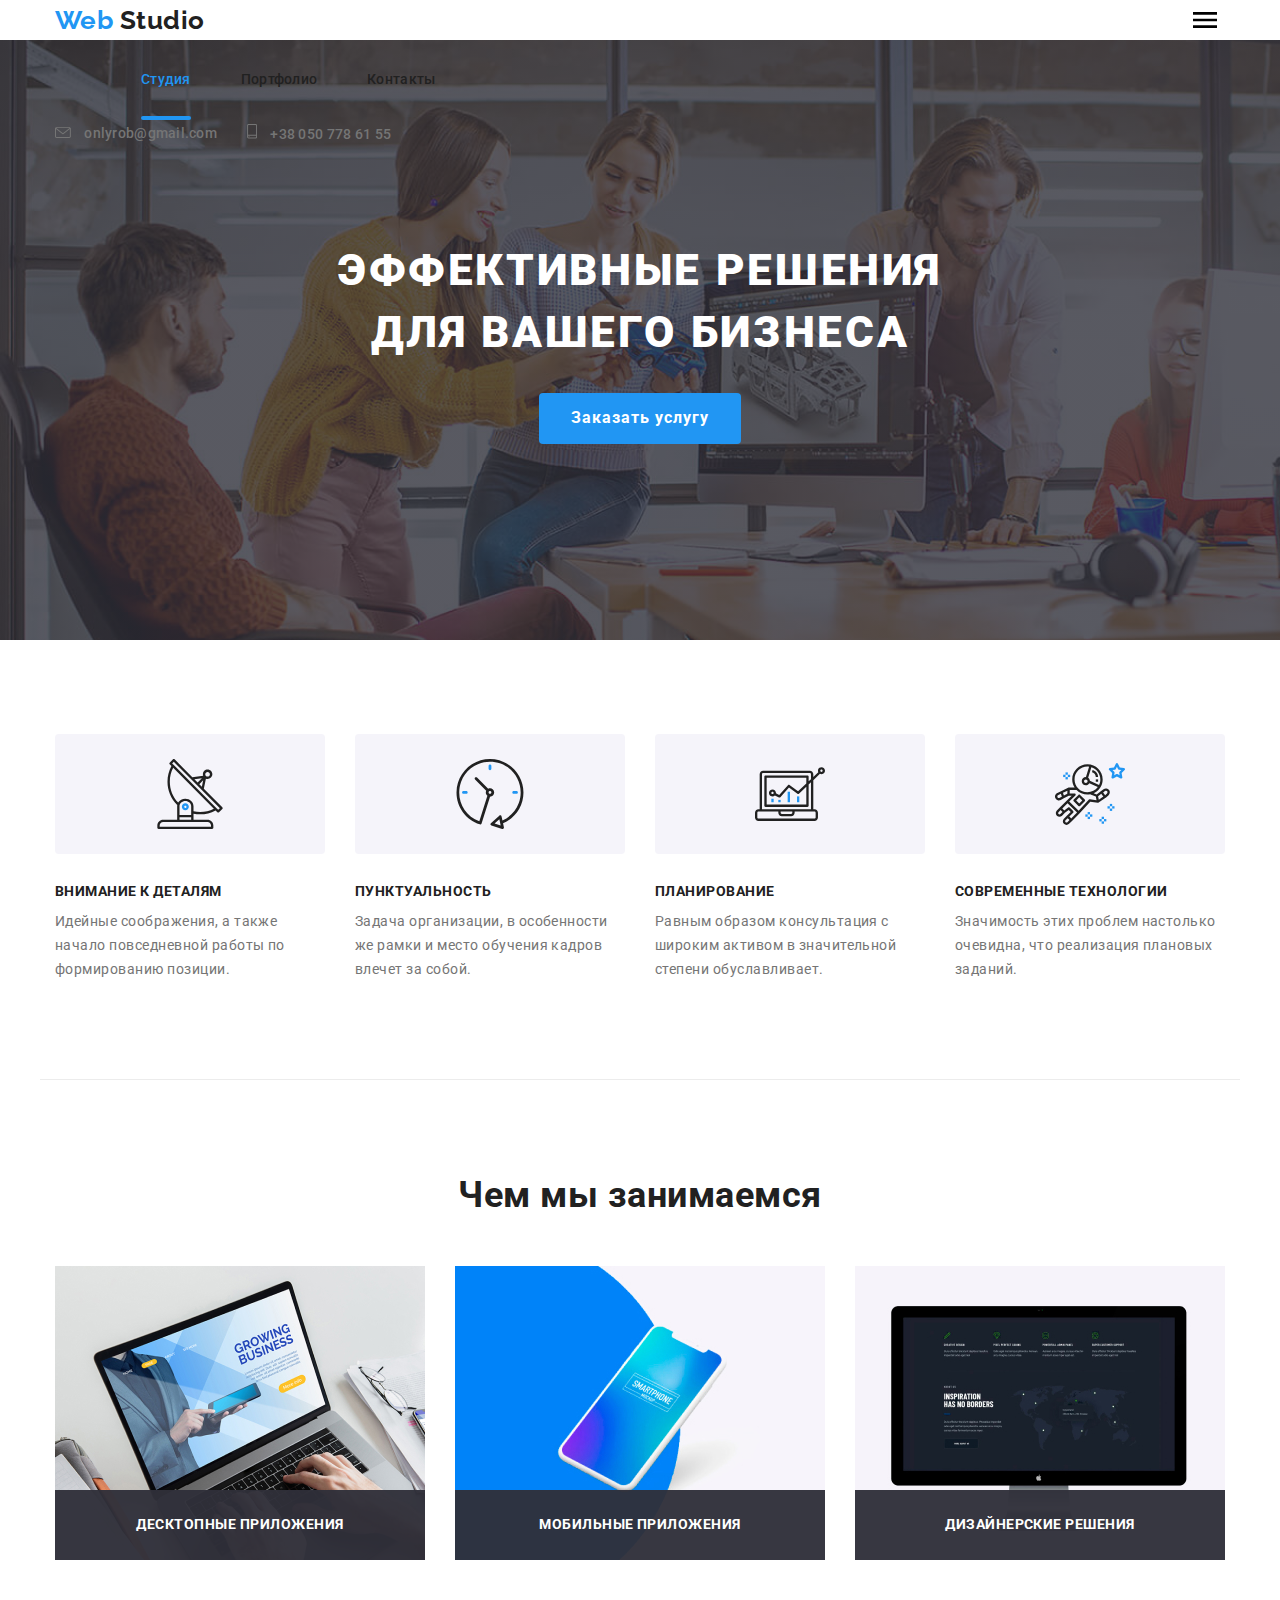
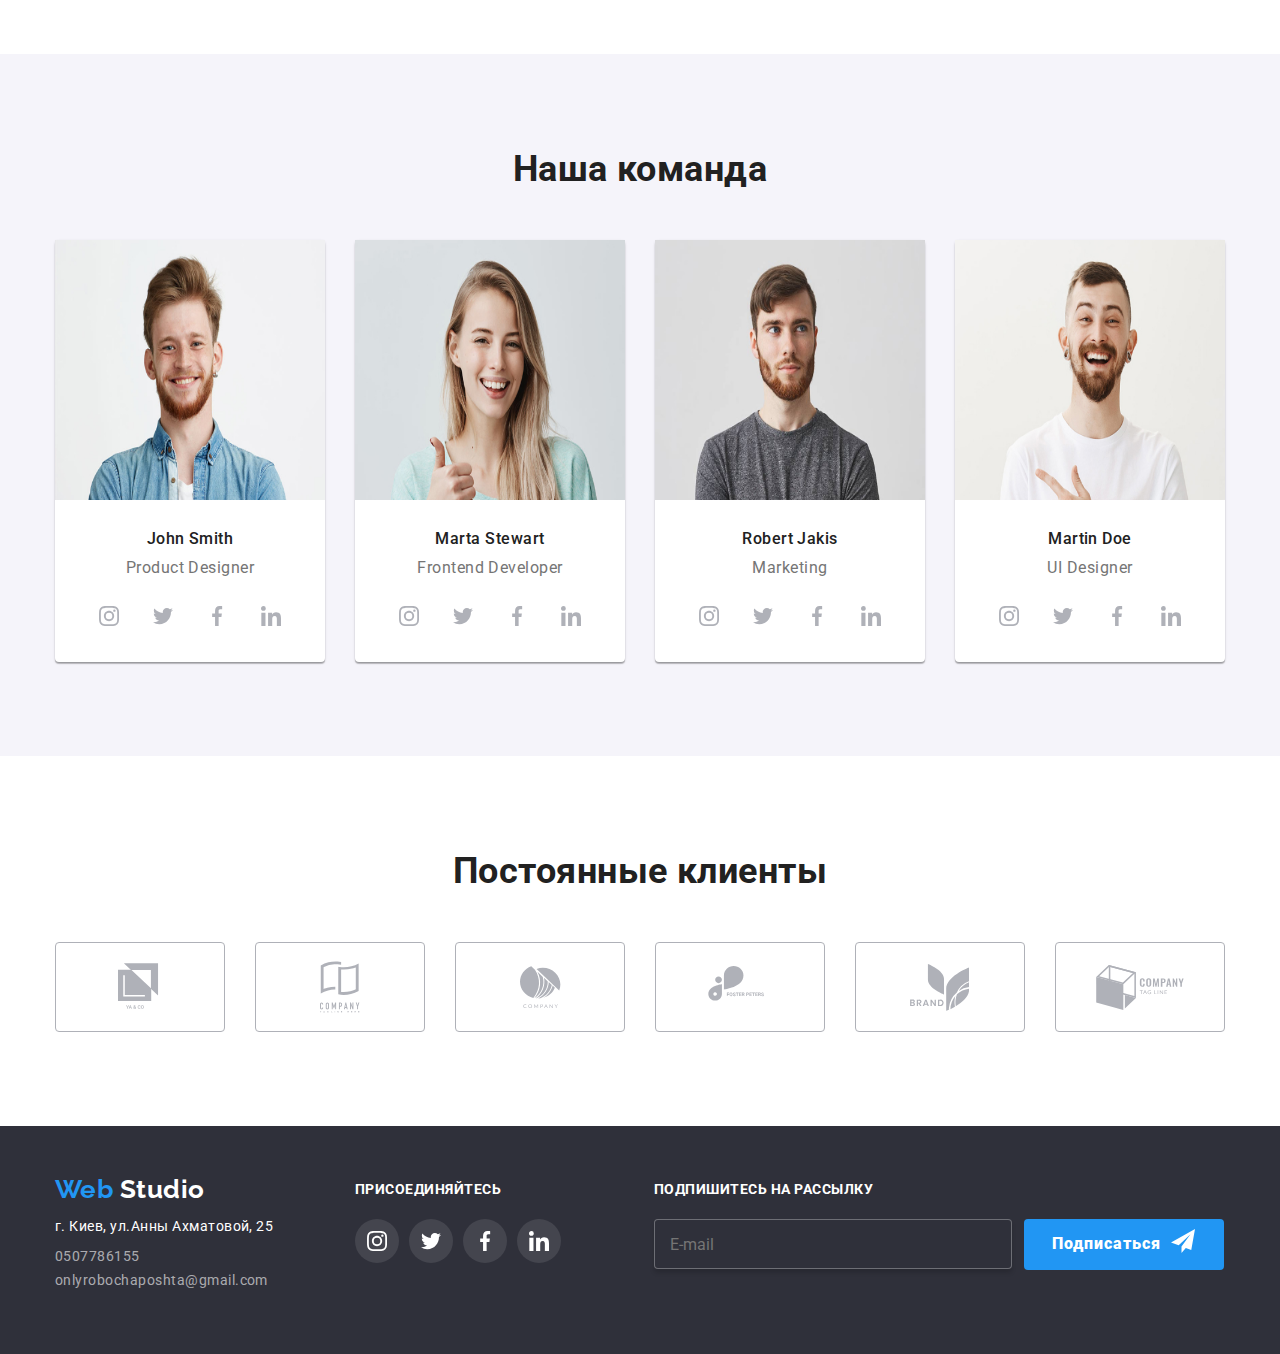
==== commit 3204baf8: "menu" ====
--- a/index.html
+++ b/index.html
@@ -17,49 +17,49 @@
   <body class="body">
     <header class="page-header">
       <div class="container flex-boxoll flex-boxnav">
-        <nav class="flex-boxoll flex-boxnav">
-          <a href="./index.html" class="general-a logo">
-            <span class="color-logo">Web</span> Studio
-          </a>
-          <ul class="general-ul nav-list">
-            <li class="nav-item">
-              <a
-                href="./index.html"
-                class="general-nav general-a position current"
-                >Студия</a
-              >
-            </li>
-            <li class="nav-item">
-              <a href="./portfolio.html" class="general-nav general-a"
-                >Портфолио</a
-              >
-            </li>
-            <li class="nav-item">
-              <a href="" class="general-nav general-a">Контакты</a>
-            </li>
-          </ul>
-        </nav>
-        <ul class="general-ul number-info">
-          <li class="list-number">
-            <a
-              href="mailto:onlyrobochaposhta@gmail.com"
-              class="number-nav general-a"
-            >
-              <svg class="mail-icon">
-                <use href="./images/spryte.svg#mail"></use>
-              </svg>
-              onlyrobochaposhta@gmail.com
-            </a>
-          </li>
-          <li class="list-number">
-            <a href="tel:0507786155" class="number-nav general-a"
-              ><svg class="phone-icon">
-                <use href="./images/spryte.svg#phone"></use>
-              </svg>
-              0507786155
-            </a>
-          </li>
-        </ul>
+    <a href="./index.html" class="general-a logo">
+      <span class="color-logo">Web</span> Studio
+    </a>
+    <div class="menu-mobile" data-menu>
+      <nav class="flex-boxoll flex-boxnav">
+    
+      <ul class="general-ul nav-list">
+        <li class="nav-item">
+          <a href="./index.html" class="general-nav general-a position current">Студия</a>
+        </li>
+        <li class="nav-item">
+          <a href="./portfolio.html" class="general-nav general-a">Портфолио</a>
+        </li>
+        <li class="nav-item">
+          <a href="" class="general-nav general-a">Контакты</a>
+        </li>
+      </ul>
+    </nav>
+    
+    <ul class="general-ul number-info">
+      <li class="list-number">
+        <a href="mailto:onlyrobochaposhta@gmail.com" class="number-nav general-a">
+          <svg class="mail-icon">
+            <use href="./images/spryte.svg#mail"></use>
+          </svg>
+          onlyrob@gmail.com
+        </a>
+      </li>
+      <li class="list-number">
+        <a href="tel:0507786155" class="number-nav general-a"><svg class="phone-icon">
+            <use href="./images/spryte.svg#phone"></use>
+          </svg>
+          +38 050 778 61 55
+        </a>
+      </li>
+    </ul>
+  </div>
+          <button type="button" class="menu-button" aria-expanded="false" data-menu-button>
+            <svg width="40" height="40" aria-label="переключатель мобильного меню">
+              <use class="icon-close" href="./images/spryte.svg#menu-close"></use>
+              <use class="icon-menumob" href="./images/spryte.svg#menu-mobile"></use>
+            </svg>
+          </button>
       </div>
     </header>
     <main>
@@ -525,5 +525,6 @@
       </form>
     </div>
     <script src="./js/modal.js"></script>
+    <script src="./js/menu.js"></script>
   </body>
 </html>
--- a/css/maine.min.css
+++ b/css/maine.min.css
@@ -1,2 +1,2 @@
-.icon-satellite::before{background-image:url("../images/satellite.svg")}.icon-clock::before{background-image:url("../images/clock.svg")}.icon-pc::before{background-image:url("../images/pc.svg")}.icon-astronaut::before{background-image:url("../images/astronaut.svg")}.hidden-title{margin:0;display:none}body{background-color:#fff;color:#212121;letter-spacing:0.03em;font-family:Roboto, sans-serif}img{display:block}.general-a{text-decoration:none;color:#212121}.general-ul{margin:0;padding:0;list-style:none}.btn{display:inline-block;color:#fff;background-color:#2196f3;font-weight:700;font-size:16px;line-height:1.9;letter-spacing:0.06em;display:inline-block;border-radius:4px;padding:10px 32px;text-align:center;min-width:200px;border:none}.footerbtn-text{display:inline-block;color:#fff;background-color:#2196f3;font-weight:900;font-size:16px;line-height:1.9;letter-spacing:0.06em;display:-webkit-box;display:-ms-flexbox;display:flex;border-radius:4px;padding:10px 28px;text-align:center;min-width:200px;border:none;cursor:pointer}.footerbtn-text:focus{outline:2px solid #fff}.input{color:#fff;padding:16px 15px;background-color:#2f303a;border:1px solid rgba(255,255,255,0.3);-webkit-box-shadow:0px 4px 4px rgba(0,0,0,0.15);box-shadow:0px 4px 4px rgba(0,0,0,0.15);border-radius:4px;outline:none}.icon-btn::after{content:'';display:block;width:24px;height:24px;background-repeat:no-repeat;background-position:center;margin-left:10px;background-image:url(../images/icon-send.svg)}.container{margin:0 auto;padding-left:15px;padding-right:15px}@media screen and (max-width: 480px), screen and (min-width: 480px){.container{width:480px}}@media screen and (min-width: 768px){.container{width:768px}}@media screen and (min-width: 1200px){.container{width:1200px}}.link-block{display:block}.link-block::before{display:block;content:'';height:120px;background-repeat:no-repeat;background-position:center;background-color:#f5f4fa;border-radius:4px}@media screen and (min-width: 480px) and (max-width: 480px){.link-block{max-width:450px}}@media screen and (min-width: 768px){.link-block{width:354px}}@media screen and (min-width: 1200px){.link-block{width:270px}}.header-portfolio{border-bottom-width:1px;border-bottom-style:solid;border-bottom-color:#ececec}@media screen and (min-width: 768px){.general-flex{display:-webkit-box;display:-ms-flexbox;display:flex;-ms-flex-wrap:wrap;flex-wrap:wrap}}.general-nav{color:#212121;display:inline-block;padding-top:32px;padding-bottom:32px;font-weight:500;font-size:14px;line-height:1.14;letter-spacing:0.02em;outline:none;-webkit-transition:color 250ms cubic-bezier(0.4, 0, 0.2, 1);transition:color 250ms cubic-bezier(0.4, 0, 0.2, 1)}.general-nav:hover{color:#2196f3}.general-nav:focus{color:#2196f3}.current{color:#2196f3}.current::after{position:absolute;bottom:0;content:'';display:block;background-color:#2196f3;width:100%;height:4px;border-radius:2px}.number-nav{color:#757575;font-weight:500;font-size:14px;line-height:1.14;letter-spacing:0.02em;outline:none;-webkit-transition:color 250ms cubic-bezier(0.4, 0, 0.2, 1);transition:color 250ms cubic-bezier(0.4, 0, 0.2, 1)}.number-nav:hover{color:#2196f3}.number-nav:focus{color:#2196f3}.phone-icon{fill:#757575;width:10px;height:14.94px;margin-right:10px;-webkit-transition:fill 250ms cubic-bezier(0.4, 0, 0.2, 1);transition:fill 250ms cubic-bezier(0.4, 0, 0.2, 1)}.mail-icon{fill:#757575;width:16px;height:11.2px;margin-right:10px;-webkit-transition:fill 250ms cubic-bezier(0.4, 0, 0.2, 1);transition:fill 250ms cubic-bezier(0.4, 0, 0.2, 1)}.number-nav:hover .phone-icon{fill:#2196f3}.number-nav:focus .phone-icon{fill:#2196f3}.number-nav:hover .mail-icon{fill:#2196f3}.number-nav:focus .mail-icon{fill:#2196f3}.number-info .list-number:not(:last-child){margin-right:30px}.number-info{margin-left:auto}@media screen and (min-width: 1200px){.general-ul.nav-list{display:-webkit-box;display:-ms-flexbox;display:flex}}.nav-list .nav-item:not(:last-child){margin-right:50px}.nav-list{margin-left:86px}@media screen and (min-width: 1200px){.number-info{display:-webkit-box;display:-ms-flexbox;display:flex}}@media screen and (min-width: 1200px){.flex-boxoll{display:-webkit-box;display:-ms-flexbox;display:flex}}.flex-boxnav{-webkit-box-align:center;-ms-flex-align:center;align-items:center}.modal{position:fixed;top:0;left:0;width:100%;height:100%;background-color:rgba(0,0,0,0.2);opacity:1;-webkit-transition:opacity 250ms cubic-bezier(0.4, 0, 0.2, 1);transition:opacity 250ms cubic-bezier(0.4, 0, 0.2, 1)}.modal.is-hidden{opacity:0;pointer-events:none}.modal.is-hidden .modal-form{-webkit-transform:translate(-50%, -50%) scale(0.1);transform:translate(-50%, -50%) scale(0.1)}.modal-form{position:absolute;top:50%;left:50%;text-align:center;background-color:#fff;padding:40px 40px;width:528px;height:581px;margin:0 auto;-webkit-transform:translate(-50%, -50%) scale(1);transform:translate(-50%, -50%) scale(1);-webkit-transition:-webkit-transform 250ms cubic-bezier(0.4, 0, 0.2, 1);transition:-webkit-transform 250ms cubic-bezier(0.4, 0, 0.2, 1);transition:transform 250ms cubic-bezier(0.4, 0, 0.2, 1);transition:transform 250ms cubic-bezier(0.4, 0, 0.2, 1), -webkit-transform 250ms cubic-bezier(0.4, 0, 0.2, 1)}.modal-p{margin-top:0px;margin-bottom:30px;font-weight:700;font-size:20px;line-height:1.15}.input-modal{width:448px;height:40px;padding:12px 42px;border:1px solid rgba(33,33,33,0.2);border-radius:4px;display:inline-block;outline:none}.input-modal:focus{border:1px solid #2196f3;border-radius:4px}.input-textarea{width:448px;height:120px;border:1px solid rgba(33,33,33,0.2);border-radius:4px;resize:none;outline:none}.input-textarea:focus{border:1px solid #2196f3;border-radius:4px}.policy{position:relative;display:inline-block;color:#757575;font-weight:400;font-size:14px;line-height:1.71;margin-bottom:30px}.policy .general-a{display:inline-block;color:#2196f3;text-decoration:underline;font-weight:400;font-size:14px;line-height:1.71}.policy-input{margin-left:23.48px;-webkit-appearance:none;-moz-appearance:none;appearance:none}.btn-modal{padding:10px 55px;background:#2196f3;color:#fff;-webkit-box-shadow:0px 4px 4px rgba(0,0,0,0.15);box-shadow:0px 4px 4px rgba(0,0,0,0.15);border:none;border-radius:4px;font-weight:700;font-size:16px;line-height:1.87;letter-spacing:0.06em}.form-input{position:relative;margin-bottom:28px}.form-inputcom{position:relative;margin-bottom:20px}.text-formcom{position:absolute;top:3px;left:3px;display:inline-block;color:#757575;font-weight:400;font-size:14px;line-height:1.14;letter-spacing:0.01em;-webkit-transition:color 250ms cubic-bezier(0.4, 0, 0.2, 1),line-height 250ms cubic-bezier(0.4, 0, 0.2, 1),font-size 250ms cubic-bezier(0.4, 0, 0.2, 1),-webkit-transform 250ms cubic-bezier(0.4, 0, 0.2, 1);transition:color 250ms cubic-bezier(0.4, 0, 0.2, 1),line-height 250ms cubic-bezier(0.4, 0, 0.2, 1),font-size 250ms cubic-bezier(0.4, 0, 0.2, 1),-webkit-transform 250ms cubic-bezier(0.4, 0, 0.2, 1);transition:transform 250ms cubic-bezier(0.4, 0, 0.2, 1),color 250ms cubic-bezier(0.4, 0, 0.2, 1),line-height 250ms cubic-bezier(0.4, 0, 0.2, 1),font-size 250ms cubic-bezier(0.4, 0, 0.2, 1);transition:transform 250ms cubic-bezier(0.4, 0, 0.2, 1),color 250ms cubic-bezier(0.4, 0, 0.2, 1),line-height 250ms cubic-bezier(0.4, 0, 0.2, 1),font-size 250ms cubic-bezier(0.4, 0, 0.2, 1),-webkit-transform 250ms cubic-bezier(0.4, 0, 0.2, 1)}.text-form{position:absolute;top:50%;left:42px;display:inline-block;color:#757575;font-weight:400;font-size:14px;line-height:1.14;letter-spacing:0.01em;-webkit-transform:translateY(-50%);transform:translateY(-50%);-webkit-transition:color 250ms cubic-bezier(0.4, 0, 0.2, 1),line-height 250ms cubic-bezier(0.4, 0, 0.2, 1),font-size 250ms cubic-bezier(0.4, 0, 0.2, 1),-webkit-transform 250ms cubic-bezier(0.4, 0, 0.2, 1);transition:color 250ms cubic-bezier(0.4, 0, 0.2, 1),line-height 250ms cubic-bezier(0.4, 0, 0.2, 1),font-size 250ms cubic-bezier(0.4, 0, 0.2, 1),-webkit-transform 250ms cubic-bezier(0.4, 0, 0.2, 1);transition:transform 250ms cubic-bezier(0.4, 0, 0.2, 1),color 250ms cubic-bezier(0.4, 0, 0.2, 1),line-height 250ms cubic-bezier(0.4, 0, 0.2, 1),font-size 250ms cubic-bezier(0.4, 0, 0.2, 1);transition:transform 250ms cubic-bezier(0.4, 0, 0.2, 1),color 250ms cubic-bezier(0.4, 0, 0.2, 1),line-height 250ms cubic-bezier(0.4, 0, 0.2, 1),font-size 250ms cubic-bezier(0.4, 0, 0.2, 1),-webkit-transform 250ms cubic-bezier(0.4, 0, 0.2, 1)}.images-modal{position:absolute;top:50%;left:16px;fill:#212121;display:inline-block;width:18px;height:18px;-webkit-transform:translateY(-50%);transform:translateY(-50%);-webkit-transition:fill 250ms cubic-bezier(0.4, 0, 0.2, 1);transition:fill 250ms cubic-bezier(0.4, 0, 0.2, 1)}.input-modal:focus ~ .text-form,.input-modal:not(:placeholder-shown) ~ .text-form{-webkit-transform:translate(-24px, -38px);transform:translate(-24px, -38px);color:#2196f3;font-size:12px;line-height:1.16}.input-modal:focus ~ .images-modal{fill:#2196f3}.input-textarea:focus+.text-formcom,.input-textarea:not(:placeholder-shown)+.text-formcom{-webkit-transform:translateY(-21px);transform:translateY(-21px);color:#2196f3;font-size:12px;line-height:1.16}.icon-modal{position:absolute;top:50%;left:0;display:inline-block;width:15px;height:15px;border:2px solid black;border-radius:4px;-webkit-transform:translateY(-50%);transform:translateY(-50%)}.policy-input:checked ~ .icon-modal{background-color:#2196f3;background-image:url(../images/checked.svg);background-size:contain;background-origin:border-box;border-color:#2196f3}.btn-close{position:absolute;top:8px;right:8px;width:30px;height:30px;background-image:url(../images/close-modal.svg);background-color:#fff;border:none;border-radius:50%;-webkit-box-shadow:0px 2px 1px rgba(0,0,0,0.2),0px 1px 1px rgba(0,0,0,0.14),0px 1px 3px rgba(0,0,0,0.12);box-shadow:0px 2px 1px rgba(0,0,0,0.2),0px 1px 1px rgba(0,0,0,0.14),0px 1px 3px rgba(0,0,0,0.12)}.hero{text-align:center;margin-left:auto;margin-right:auto}@media screen and (max-width: 480px){.hero{background-image:-webkit-gradient(linear, left top, right top, from(rgba(47,48,58,0.8)), to(rgba(47,48,58,0.8))),url("../images/header-mobile.jpg");background-image:linear-gradient(to right, rgba(47,48,58,0.8), rgba(47,48,58,0.8)),url("../images/header-mobile.jpg");background-size:480px 400px;width:480px;height:400px}}@media screen and (min-width: 480px){.hero{background-image:-webkit-gradient(linear, left top, right top, from(rgba(47,48,58,0.8)), to(rgba(47,48,58,0.8))),url("../images/header-mobile.jpg");background-image:linear-gradient(to right, rgba(47,48,58,0.8), rgba(47,48,58,0.8)),url("../images/header-mobile.jpg");background-size:480px 400px;width:480px;height:400px}}@media screen and (min-width: 768px){.hero{background-image:-webkit-gradient(linear, left top, right top, from(rgba(47,48,58,0.8)), to(rgba(47,48,58,0.8))),url("../images/header-tablets.jpg");background-image:linear-gradient(to right, rgba(47,48,58,0.8), rgba(47,48,58,0.8)),url("../images/header-tablets.jpg");background-size:768px 400px;width:768px;height:400px}}.hero-container{margin:0 auto}@media screen and (max-width: 480px){.hero-container{max-width:360px;height:400px;padding-top:118px}}@media screen and (min-width: 480px){.hero-container{max-width:480px;height:400px;padding-top:118px}}@media screen and (min-width: 768px){.hero-container{max-width:360px;height:400px;padding-top:118px}}@media screen and (min-width: 1200px){.hero-container{width:1200px;height:600px;padding-top:200px;padding-bottom:200px}}.title-general{color:#fff;margin-top:0;margin-bottom:30px;margin-left:auto;margin-right:auto;font-size:26px;line-height:1.62;font-weight:900;text-transform:uppercase;letter-spacing:0.06em}@media screen and (min-width: 1200px){.title-general{font-size:44px;line-height:1.4;width:646px}}.title-h{margin-top:0px;margin-bottom:50px;font-weight:700;font-size:36px;line-height:1.17;text-align:center}.title-text{height:16px;margin-top:30px;margin-bottom:0px;font-weight:700;font-size:14px;line-height:1.14;text-transform:uppercase}.paragraph-text{color:#757575;height:75px;margin-top:10px;margin-bottom:0px;font-weight:400;font-size:14px;line-height:1.714}.section-one .container{padding-top:94px;padding-bottom:94px;border-bottom:1px solid #ececec}@media screen and (min-width: 1200px){.about-us{width:calc((100% - 90px) / 4);margin-right:30px}.about-us:nth-child(4n){margin-right:0px}}.section-two .container{padding-top:94px;padding-bottom:94px}@media screen and (max-width: 1199px){.section-two{display:none}}.text-work{position:absolute;bottom:0;right:0;color:#fff;background:rgba(47,48,58,0.8);width:370px;height:70px;margin-top:0px;margin-bottom:0px;padding-top:27px;font-weight:700;font-size:14px;line-height:1.14;text-align:center;text-transform:uppercase}.work-card{background:#fff;height:482px;padding-bottom:24px;border-radius:4px;-webkit-box-shadow:0px 2px 1px rgba(0,0,0,0.2),0px 1px 1px rgba(0,0,0,0.14),0px 1px 3px rgba(0,0,0,0.12);box-shadow:0px 2px 1px rgba(0,0,0,0.2),0px 1px 1px rgba(0,0,0,0.14),0px 1px 3px rgba(0,0,0,0.12)}@media screen and (min-width: 1200px){.work-card{height:422px}}@media screen and (min-width: 1200px){.work-calc{width:calc((100% - 60px) / 3);margin-right:30px}.work-calc:nth-child(3n){margin-right:0px}}.section-three{background-color:#f5f4fa}.section-three .container{padding-bottom:94px;padding-top:94px}.position{position:relative}.name-people{margin-top:30px;margin-bottom:0px;font-weight:500;font-size:16px;line-height:1.18;text-align:center}@media screen and (min-width: 1200px){.team-calc{width:calc((100% - 90px) / 4);margin-right:30px}.team-calc:nth-child(4n){margin-right:0px}}.work-people{color:#757575;margin-top:10px;margin-bottom:0px;font-weight:400;font-size:16px;line-height:1.18;text-align:center}.social-network{margin-top:16px;display:-webkit-box;display:-ms-flexbox;display:flex;-webkit-box-pack:center;-ms-flex-pack:center;justify-content:center}.section{background-color:#f5f4fa}.social-box{display:-webkit-box;display:-ms-flexbox;display:flex;-webkit-box-align:center;-ms-flex-align:center;align-items:center;background-color:#fff;width:44px;height:44px;border-radius:50%;outline:none;-webkit-transition:background-color 250ms cubic-bezier(0.4, 0, 0.2, 1);transition:background-color 250ms cubic-bezier(0.4, 0, 0.2, 1)}.social-box:hover{background-color:#2196f3}.social-box:focus{background-color:#2196f3}.instagram{fill:#afb1b8;width:20px;height:20px;margin-left:auto;margin-right:auto;-webkit-transition:fill 250ms cubic-bezier(0.4, 0, 0.2, 1);transition:fill 250ms cubic-bezier(0.4, 0, 0.2, 1)}.twitter{fill:#afb1b8;width:20px;height:20px;margin-left:auto;margin-right:auto;-webkit-transition:fill 250ms cubic-bezier(0.4, 0, 0.2, 1);transition:fill 250ms cubic-bezier(0.4, 0, 0.2, 1)}.facebook{fill:#afb1b8;width:20px;height:20px;margin-left:auto;margin-right:auto;-webkit-transition:fill 250ms cubic-bezier(0.4, 0, 0.2, 1);transition:fill 250ms cubic-bezier(0.4, 0, 0.2, 1)}.linkedin{fill:#afb1b8;width:20px;height:20px;margin-left:auto;margin-right:auto;-webkit-transition:fill 250ms cubic-bezier(0.4, 0, 0.2, 1);transition:fill 250ms cubic-bezier(0.4, 0, 0.2, 1)}.social-box:hover .instagram,.social-box:focus .instagram{fill:#fff}.social-box:hover .twitter,.social-box:focus .twitter{fill:#fff}.social-box:hover .facebook,.social-box:focus .facebook{fill:#fff}.social-box:hover .linkedin,.social-box:focus .linkedin{fill:#fff}.section-four .container{padding-top:94px;padding-bottom:94px}.company-border{display:-webkit-box;display:-ms-flexbox;display:flex;-webkit-box-align:center;-ms-flex-align:center;align-items:center;width:170px;height:90px;border:1px solid #afb1b8;outline:none;border-radius:4px;-webkit-transition:border 250ms cubic-bezier(0.4, 0, 0.2, 1);transition:border 250ms cubic-bezier(0.4, 0, 0.2, 1)}.company-border:hover{border-color:#2196f3}.company-border:focus{border-color:#2196f3}.company-border:hover .logo-one,.company-border:focus .logo-one{fill:#2196f3}.company-border:hover .logo-two,.company-border:focus .logo-two{fill:#2196f3}.company-border:hover .logo-three,.company-border:focus .logo-three{fill:#2196f3}.company-border:hover .logo-four,.company-border:focus .logo-four{fill:#2196f3}.company-border:hover .logo-five,.company-border:focus .logo-five{fill:#2196f3}.company-border:hover .logo-six,.company-border:focus .logo-six{fill:#2196f3}@media screen and (min-width: 1200px){.company{display:-webkit-box;display:-ms-flexbox;display:flex;-webkit-box-pack:center;-ms-flex-pack:center;justify-content:center;margin:0 auto}}@media screen and (min-width: 1200px){.item-company{width:calc((100% - 150px) / 6);margin-right:30px}.item-company:nth-child(6n){margin-right:0px}}.social-network .item:not(:last-child){margin-right:10px}.logo-one{fill:#afb1b8;width:44.27px;height:49.23px;margin-right:auto;margin-left:auto;-webkit-transition:fill 250ms cubic-bezier(0.4, 0, 0.2, 1);transition:fill 250ms cubic-bezier(0.4, 0, 0.2, 1)}.logo-two{fill:#afb1b8;width:40px;height:52px;margin-right:auto;margin-left:auto;-webkit-transition:fill 250ms cubic-bezier(0.4, 0, 0.2, 1);transition:fill 250ms cubic-bezier(0.4, 0, 0.2, 1)}.logo-three{fill:#afb1b8;width:41px;height:42.6px;margin-right:auto;margin-left:auto;-webkit-transition:fill 250ms cubic-bezier(0.4, 0, 0.2, 1);transition:fill 250ms cubic-bezier(0.4, 0, 0.2, 1)}.logo-four{fill:#afb1b8;width:79.66px;height:42.02px;margin-right:auto;margin-left:auto;-webkit-transition:fill 250ms cubic-bezier(0.4, 0, 0.2, 1);transition:fill 250ms cubic-bezier(0.4, 0, 0.2, 1)}.logo-five{fill:#afb1b8;width:59px;height:47px;margin-right:auto;margin-left:auto;-webkit-transition:fill 250ms cubic-bezier(0.4, 0, 0.2, 1);transition:fill 250ms cubic-bezier(0.4, 0, 0.2, 1)}.logo-six{fill:#afb1b8;width:88.48px;height:45.44px;margin-right:auto;margin-left:auto;-webkit-transition:fill 250ms cubic-bezier(0.4, 0, 0.2, 1);transition:fill 250ms cubic-bezier(0.4, 0, 0.2, 1)}.logo{color:#212121;font-family:Raleway;font-weight:700;font-size:26px;line-height:1.19}.color-logo{color:#2196f3}.adrfooter-div .general-a.logo{color:#fff}.bg-footer{background-color:#2f303a}.bg-footer .container{padding-bottom:60px}.general-address{font-style:normal;width:231px;margin-right:69px}.footer-m .footer-heading{width:145px;height:16px}.footer-heading{color:#fff;margin-top:0px;margin-bottom:21px;margin-right:0px;font-weight:700;font-size:14px;line-height:1.14;text-transform:uppercase}@media screen and (min-width: 1200px){.flex-footer{display:-webkit-box;display:-ms-flexbox;display:flex}}.general-flex .item:not(:last-child){margin-right:10px}.number-footer{color:rgba(255,255,255,0.6);font-weight:normal;font-size:14px;line-height:1.71}.street{color:#fff;width:231px;height:21px;margin-top:10px;margin-bottom:0px;font-weight:400;font-size:14px;line-height:1.71}.fsocial-box{display:-webkit-box;display:-ms-flexbox;display:flex;-webkit-box-align:center;-ms-flex-align:center;align-items:center;background-color:rgba(255,255,255,0.1);width:44px;height:44px;border-radius:50%;outline:none;-webkit-transition:background-color 250ms cubic-bezier(0.4, 0, 0.2, 1);transition:background-color 250ms cubic-bezier(0.4, 0, 0.2, 1)}.fsocial-box:hover{background-color:#2196f3}.fsocial-box:focus{background-color:#2196f3}.address-ul{width:231px;height:21px;margin-top:9px;margin-bottom:28px}.instagram-two{fill:currentColor;width:20px;height:20px;margin-left:auto;margin-right:auto}.twitter-two{fill:currentColor;width:20px;height:20px;margin-left:auto;margin-right:auto}.facebook-two{fill:currentColor;width:20px;height:20px;margin-left:auto;margin-right:auto}.linkedin-two{fill:currentColor;width:20px;height:20px;margin-left:auto;margin-right:auto}.input{margin-right:12px;width:358px;height:50px}.adrfooter-div{margin-top:48px}.ssfooter-div{margin-top:56px}.footer-m{width:206px;height:81px;margin-top:56px;margin-right:93px}.container-portfolio{margin-top:93px;margin-bottom:94px;margin-left:auto;margin-right:auto;width:1200px;padding-left:15px;padding-right:15px}.button-list{margin-bottom:50px;-webkit-box-pack:center;-ms-flex-pack:center;justify-content:center}.button-box{color:#212121;background-color:#f5f4fa;padding:6px 22px;border:none;border-radius:4px;font-family:Roboto;font-weight:500;font-size:16px;line-height:1.62;-webkit-box-shadow:none;box-shadow:none;outline:none;-webkit-transition:background-color 250ms cubic-bezier(0.4, 0, 0.2, 1),color 250ms cubic-bezier(0.4, 0, 0.2, 1),-webkit-box-shadow 250ms cubic-bezier(0.4, 0, 0.2, 1);transition:background-color 250ms cubic-bezier(0.4, 0, 0.2, 1),color 250ms cubic-bezier(0.4, 0, 0.2, 1),-webkit-box-shadow 250ms cubic-bezier(0.4, 0, 0.2, 1);transition:background-color 250ms cubic-bezier(0.4, 0, 0.2, 1),color 250ms cubic-bezier(0.4, 0, 0.2, 1),box-shadow 250ms cubic-bezier(0.4, 0, 0.2, 1);transition:background-color 250ms cubic-bezier(0.4, 0, 0.2, 1),color 250ms cubic-bezier(0.4, 0, 0.2, 1),box-shadow 250ms cubic-bezier(0.4, 0, 0.2, 1),-webkit-box-shadow 250ms cubic-bezier(0.4, 0, 0.2, 1)}.button-m:not(:last-child){margin-right:8px}.button-box:hover,.button-box:focus{background-color:#2196f3;color:#fff;-webkit-box-shadow:0px 2px 2px rgba(0,0,0,0.12),0px 1px 2px rgba(0,0,0,0.08),0px 3px 1px rgba(0,0,0,0.1);box-shadow:0px 2px 2px rgba(0,0,0,0.12),0px 1px 2px rgba(0,0,0,0.08),0px 3px 1px rgba(0,0,0,0.1)}.portfolio-h{color:#212121;width:322px;margin-top:0px;margin-bottom:0px;font-weight:700;font-size:18px;line-height:2;letter-spacing:0.06em}.portfolio-pone{color:#757575;width:322px;margin-left:0px;margin-right:0px;margin-top:4px;margin-bottom:0px;font-weight:400;font-size:16px;line-height:1.87}.portfolio-text{position:absolute;top:50%;left:50%;-webkit-transform:translate(-50%, -50%);transform:translate(-50%, -50%);color:#fff;width:322px;margin-top:0px;margin-bottom:0px;font-weight:400;font-size:18px;line-height:1.56}.overlay{position:absolute;top:0;left:0;background-color:rgba(33,150,243,0.9);width:100%;height:100%;-webkit-transform:translateY(100%);transform:translateY(100%);-webkit-transition:-webkit-transform 250ms cubic-bezier(0.4, 0, 0.2, 1);transition:-webkit-transform 250ms cubic-bezier(0.4, 0, 0.2, 1);transition:transform 250ms cubic-bezier(0.4, 0, 0.2, 1);transition:transform 250ms cubic-bezier(0.4, 0, 0.2, 1), -webkit-transform 250ms cubic-bezier(0.4, 0, 0.2, 1)}.position{overflow:hidden}.general-a:hover .overlay,.general-a:focus .overlay{-webkit-transform:translateY(0);transform:translateY(0)}.p-list{display:-webkit-box;display:-ms-flexbox;display:flex;-ms-flex-wrap:wrap;flex-wrap:wrap}.portfolio-card{padding-left:24px;padding-right:24px;padding-top:20px;padding-bottom:20px;border-right:1px solid #eeeeee;border-bottom:1px solid #eeeeee;border-left:1px solid #eeeeee}.flex-li{width:calc((100% - 60px) / 3);margin-right:30px;margin-bottom:30px}.flex-li:nth-child(3n){margin-right:0px}.flex-li:nth-last-child(-n+3){margin-bottom:0px}.flex-li .general-a{display:block;outline:none;-webkit-box-shadow:none;box-shadow:none;-webkit-transition:-webkit-box-shadow 250ms cubic-bezier(0.4, 0, 0.2, 1);transition:-webkit-box-shadow 250ms cubic-bezier(0.4, 0, 0.2, 1);transition:box-shadow 250ms cubic-bezier(0.4, 0, 0.2, 1);transition:box-shadow 250ms cubic-bezier(0.4, 0, 0.2, 1), -webkit-box-shadow 250ms cubic-bezier(0.4, 0, 0.2, 1)}.flex-li .general-a:hover,.flex-li .general-a:focus{-webkit-box-shadow:1px 4px 6px rgba(0,0,0,0.16),0px 4px 4px rgba(0,0,0,0.06),0px 1px 1px rgba(0,0,0,0.12);box-shadow:1px 4px 6px rgba(0,0,0,0.16),0px 4px 4px rgba(0,0,0,0.06),0px 1px 1px rgba(0,0,0,0.12)}@media screen and (max-width: 767px) and (min-device-pixel-ratio: 2), screen and (max-width: 767px) and (-webkit-min-device-pixel-ratio: 2), screen and (max-width: 767px) and (min-resolution: 192dpi), screen and (max-width: 767px) and (min-resolution: 2dppx){.hero{background-image:-webkit-gradient(linear, left top, right top, from(rgba(47,48,58,0.8)), to(rgba(47,48,58,0.8))),url("../images/header-mobile@2x.jpg");background-image:linear-gradient(to right, rgba(47,48,58,0.8), rgba(47,48,58,0.8)),url("../images/header-mobile@2x.jpg")}}@media screen and (max-width: 767px) and (min-device-pixel-ratio: 3), screen and (max-width: 767px) and (-webkit-min-device-pixel-ratio: 3), screen and (max-width: 767px) and (min-resolution: 288dpi), screen and (max-width: 767px) and (min-resolution: 3dppx){.hero{background-image:-webkit-gradient(linear, left top, right top, from(rgba(47,48,58,0.8)), to(rgba(47,48,58,0.8))),url("../images/header-mobile@3x.jpg");background-image:linear-gradient(to right, rgba(47,48,58,0.8), rgba(47,48,58,0.8)),url("../images/header-mobile@3x.jpg")}}@media screen and (min-width: 768px) and (min-device-pixel-ratio: 2), screen and (min-width: 768px) and (-webkit-min-device-pixel-ratio: 2), screen and (min-width: 768px) and (min-resolution: 192dpi), screen and (min-width: 768px) and (min-resolution: 2dppx){.hero{background-image:-webkit-gradient(linear, left top, right top, from(rgba(47,48,58,0.8)), to(rgba(47,48,58,0.8))),url("../images/header-tablets@2x.jpg");background-image:linear-gradient(to right, rgba(47,48,58,0.8), rgba(47,48,58,0.8)),url("../images/header-tablets@2x.jpg")}}@media screen and (min-width: 768px) and (min-device-pixel-ratio: 3), screen and (min-width: 768px) and (-webkit-min-device-pixel-ratio: 3), screen and (min-width: 768px) and (min-resolution: 288dpi), screen and (min-width: 768px) and (min-resolution: 3dppx){.hero{background-image:-webkit-gradient(linear, left top, right top, from(rgba(47,48,58,0.8)), to(rgba(47,48,58,0.8))),url("../images/header-tablets@3x.jpg");background-image:linear-gradient(to right, rgba(47,48,58,0.8), rgba(47,48,58,0.8)),url("../images/header-tablets@3x.jpg")}}
+.icon-satellite::before{background-image:url("../images/satellite.svg")}.icon-clock::before{background-image:url("../images/clock.svg")}.icon-pc::before{background-image:url("../images/pc.svg")}.icon-astronaut::before{background-image:url("../images/astronaut.svg")}.hidden-title{margin:0;display:none}body{background-color:#fff;color:#212121;letter-spacing:0.03em;font-family:Roboto, sans-serif}img{display:block}.general-a{text-decoration:none;color:#212121}.general-ul{margin:0;padding:0;list-style:none}.btn{display:inline-block;color:#fff;background-color:#2196f3;font-weight:700;font-size:16px;line-height:1.9;letter-spacing:0.06em;display:inline-block;border-radius:4px;padding:10px 32px;text-align:center;min-width:200px;border:none}.footerbtn-text{display:inline-block;color:#fff;background-color:#2196f3;font-weight:900;font-size:16px;line-height:1.9;letter-spacing:0.06em;display:-webkit-box;display:-ms-flexbox;display:flex;border-radius:4px;padding:10px 28px;text-align:center;min-width:200px;border:none;cursor:pointer}.footerbtn-text:focus{outline:2px solid #fff}.input{color:#fff;padding:16px 15px;background-color:#2f303a;border:1px solid rgba(255,255,255,0.3);-webkit-box-shadow:0px 4px 4px rgba(0,0,0,0.15);box-shadow:0px 4px 4px rgba(0,0,0,0.15);border-radius:4px;outline:none}.icon-btn::after{content:'';display:block;width:24px;height:24px;background-repeat:no-repeat;background-position:center;margin-left:10px;background-image:url(../images/icon-send.svg)}.container{margin:0 auto;padding-left:15px;padding-right:15px}@media screen and (min-width: 480px){.container{width:480px}}@media screen and (min-width: 768px){.container{width:768px}}@media screen and (min-width: 1200px){.container{width:1200px}}.link-block{display:block}.link-block::before{display:block;content:'';height:120px;background-repeat:no-repeat;background-position:center;background-color:#f5f4fa;border-radius:4px}@media screen and (min-width: 480px) and (max-width: 480px){.link-block{max-width:450px}}@media screen and (min-width: 768px){.link-block{width:354px}}@media screen and (min-width: 1200px){.link-block{width:270px}}.header-portfolio{border-bottom-width:1px;border-bottom-style:solid;border-bottom-color:#ececec}@media screen and (min-width: 768px){.general-flex{display:-webkit-box;display:-ms-flexbox;display:flex;-ms-flex-wrap:wrap;flex-wrap:wrap}}.general-nav{color:#212121;display:inline-block;padding-top:32px;padding-bottom:32px;font-weight:500;font-size:14px;line-height:1.14;letter-spacing:0.02em;outline:none;-webkit-transition:color 250ms cubic-bezier(0.4, 0, 0.2, 1);transition:color 250ms cubic-bezier(0.4, 0, 0.2, 1)}.general-nav:hover{color:#2196f3}.general-nav:focus{color:#2196f3}.current{color:#2196f3}.current::after{position:absolute;bottom:0;content:'';display:block;background-color:#2196f3;width:100%;height:4px;border-radius:2px}.number-nav{color:#757575;font-weight:500;font-size:14px;line-height:1.14;letter-spacing:0.02em;outline:none;-webkit-transition:color 250ms cubic-bezier(0.4, 0, 0.2, 1);transition:color 250ms cubic-bezier(0.4, 0, 0.2, 1)}.number-nav:hover{color:#2196f3}.number-nav:focus{color:#2196f3}.phone-icon{fill:#757575;width:10px;height:14.94px;margin-right:10px;-webkit-transition:fill 250ms cubic-bezier(0.4, 0, 0.2, 1);transition:fill 250ms cubic-bezier(0.4, 0, 0.2, 1)}.mail-icon{fill:#757575;width:16px;height:11.2px;margin-right:10px;-webkit-transition:fill 250ms cubic-bezier(0.4, 0, 0.2, 1);transition:fill 250ms cubic-bezier(0.4, 0, 0.2, 1)}.number-nav:hover .phone-icon{fill:#2196f3}.number-nav:focus .phone-icon{fill:#2196f3}.number-nav:hover .mail-icon{fill:#2196f3}.number-nav:focus .mail-icon{fill:#2196f3}@media screen and (min-width: 1200px){.number-info .list-number:not(:last-child){margin-right:30px}}.number-info{margin-left:auto}@media screen and (min-width: 768px){.general-ul.nav-list{display:-webkit-box;display:-ms-flexbox;display:flex}}@media screen and (min-width: 1200px){.general-ul.nav-list{display:-webkit-box;display:-ms-flexbox;display:flex}}.nav-list .nav-item:not(:last-child){margin-right:50px}@media screen and (min-width: 768px){.nav-list{margin-left:81px}}@media screen and (min-width: 1200px){.nav-list{margin-left:86px}}@media screen and (min-width: 1200px){.number-info{display:-webkit-box;display:-ms-flexbox;display:flex}}@media screen and (min-width: 480px){.flex-boxoll{display:-webkit-box;display:-ms-flexbox;display:flex}}@media screen and (min-width: 768px){.flex-boxoll{display:-webkit-box;display:-ms-flexbox;display:flex}}@media screen and (min-width: 1200px){.flex-boxoll{display:-webkit-box;display:-ms-flexbox;display:flex}}.flex-boxnav{-webkit-box-align:center;-ms-flex-align:center;align-items:center}.modal{position:fixed;top:0;left:0;width:100%;height:100%;background-color:rgba(0,0,0,0.2);opacity:1;-webkit-transition:opacity 250ms cubic-bezier(0.4, 0, 0.2, 1);transition:opacity 250ms cubic-bezier(0.4, 0, 0.2, 1)}.modal.is-hidden{opacity:0;pointer-events:none}.modal.is-hidden .modal-form{-webkit-transform:translate(-50%, -50%) scale(0.1);transform:translate(-50%, -50%) scale(0.1)}.modal-form{position:absolute;top:50%;left:50%;text-align:center;background-color:#fff;padding:40px 40px;width:528px;height:581px;margin:0 auto;-webkit-transform:translate(-50%, -50%) scale(1);transform:translate(-50%, -50%) scale(1);-webkit-transition:-webkit-transform 250ms cubic-bezier(0.4, 0, 0.2, 1);transition:-webkit-transform 250ms cubic-bezier(0.4, 0, 0.2, 1);transition:transform 250ms cubic-bezier(0.4, 0, 0.2, 1);transition:transform 250ms cubic-bezier(0.4, 0, 0.2, 1), -webkit-transform 250ms cubic-bezier(0.4, 0, 0.2, 1)}.modal-p{margin-top:0px;margin-bottom:30px;font-weight:700;font-size:20px;line-height:1.15}.input-modal{width:448px;height:40px;padding:12px 42px;border:1px solid rgba(33,33,33,0.2);border-radius:4px;display:inline-block;outline:none}.input-modal:focus{border:1px solid #2196f3;border-radius:4px}.input-textarea{width:448px;height:120px;border:1px solid rgba(33,33,33,0.2);border-radius:4px;resize:none;outline:none}.input-textarea:focus{border:1px solid #2196f3;border-radius:4px}.policy{position:relative;display:inline-block;color:#757575;font-weight:400;font-size:14px;line-height:1.71;margin-bottom:30px}.policy .general-a{display:inline-block;color:#2196f3;text-decoration:underline;font-weight:400;font-size:14px;line-height:1.71}.policy-input{margin-left:23.48px;-webkit-appearance:none;-moz-appearance:none;appearance:none}.btn-modal{padding:10px 55px;background:#2196f3;color:#fff;-webkit-box-shadow:0px 4px 4px rgba(0,0,0,0.15);box-shadow:0px 4px 4px rgba(0,0,0,0.15);border:none;border-radius:4px;font-weight:700;font-size:16px;line-height:1.87;letter-spacing:0.06em}.form-input{position:relative;margin-bottom:28px}.form-inputcom{position:relative;margin-bottom:20px}.text-formcom{position:absolute;top:3px;left:3px;display:inline-block;color:#757575;font-weight:400;font-size:14px;line-height:1.14;letter-spacing:0.01em;-webkit-transition:color 250ms cubic-bezier(0.4, 0, 0.2, 1),line-height 250ms cubic-bezier(0.4, 0, 0.2, 1),font-size 250ms cubic-bezier(0.4, 0, 0.2, 1),-webkit-transform 250ms cubic-bezier(0.4, 0, 0.2, 1);transition:color 250ms cubic-bezier(0.4, 0, 0.2, 1),line-height 250ms cubic-bezier(0.4, 0, 0.2, 1),font-size 250ms cubic-bezier(0.4, 0, 0.2, 1),-webkit-transform 250ms cubic-bezier(0.4, 0, 0.2, 1);transition:transform 250ms cubic-bezier(0.4, 0, 0.2, 1),color 250ms cubic-bezier(0.4, 0, 0.2, 1),line-height 250ms cubic-bezier(0.4, 0, 0.2, 1),font-size 250ms cubic-bezier(0.4, 0, 0.2, 1);transition:transform 250ms cubic-bezier(0.4, 0, 0.2, 1),color 250ms cubic-bezier(0.4, 0, 0.2, 1),line-height 250ms cubic-bezier(0.4, 0, 0.2, 1),font-size 250ms cubic-bezier(0.4, 0, 0.2, 1),-webkit-transform 250ms cubic-bezier(0.4, 0, 0.2, 1)}.text-form{position:absolute;top:50%;left:42px;display:inline-block;color:#757575;font-weight:400;font-size:14px;line-height:1.14;letter-spacing:0.01em;-webkit-transform:translateY(-50%);transform:translateY(-50%);-webkit-transition:color 250ms cubic-bezier(0.4, 0, 0.2, 1),line-height 250ms cubic-bezier(0.4, 0, 0.2, 1),font-size 250ms cubic-bezier(0.4, 0, 0.2, 1),-webkit-transform 250ms cubic-bezier(0.4, 0, 0.2, 1);transition:color 250ms cubic-bezier(0.4, 0, 0.2, 1),line-height 250ms cubic-bezier(0.4, 0, 0.2, 1),font-size 250ms cubic-bezier(0.4, 0, 0.2, 1),-webkit-transform 250ms cubic-bezier(0.4, 0, 0.2, 1);transition:transform 250ms cubic-bezier(0.4, 0, 0.2, 1),color 250ms cubic-bezier(0.4, 0, 0.2, 1),line-height 250ms cubic-bezier(0.4, 0, 0.2, 1),font-size 250ms cubic-bezier(0.4, 0, 0.2, 1);transition:transform 250ms cubic-bezier(0.4, 0, 0.2, 1),color 250ms cubic-bezier(0.4, 0, 0.2, 1),line-height 250ms cubic-bezier(0.4, 0, 0.2, 1),font-size 250ms cubic-bezier(0.4, 0, 0.2, 1),-webkit-transform 250ms cubic-bezier(0.4, 0, 0.2, 1)}.images-modal{position:absolute;top:50%;left:16px;fill:#212121;display:inline-block;width:18px;height:18px;-webkit-transform:translateY(-50%);transform:translateY(-50%);-webkit-transition:fill 250ms cubic-bezier(0.4, 0, 0.2, 1);transition:fill 250ms cubic-bezier(0.4, 0, 0.2, 1)}.input-modal:focus ~ .text-form,.input-modal:not(:placeholder-shown) ~ .text-form{-webkit-transform:translate(-24px, -38px);transform:translate(-24px, -38px);color:#2196f3;font-size:12px;line-height:1.16}.input-modal:focus ~ .images-modal{fill:#2196f3}.input-textarea:focus+.text-formcom,.input-textarea:not(:placeholder-shown)+.text-formcom{-webkit-transform:translateY(-21px);transform:translateY(-21px);color:#2196f3;font-size:12px;line-height:1.16}.icon-modal{position:absolute;top:50%;left:0;display:inline-block;width:15px;height:15px;border:2px solid black;border-radius:4px;-webkit-transform:translateY(-50%);transform:translateY(-50%)}.policy-input:checked ~ .icon-modal{background-color:#2196f3;background-image:url(../images/checked.svg);background-size:contain;background-origin:border-box;border-color:#2196f3}.btn-close{position:absolute;top:8px;right:8px;width:30px;height:30px;background-image:url(../images/close-modal.svg);background-color:#fff;border:none;border-radius:50%;-webkit-box-shadow:0px 2px 1px rgba(0,0,0,0.2),0px 1px 1px rgba(0,0,0,0.14),0px 1px 3px rgba(0,0,0,0.12);box-shadow:0px 2px 1px rgba(0,0,0,0.2),0px 1px 1px rgba(0,0,0,0.14),0px 1px 3px rgba(0,0,0,0.12)}.hero{text-align:center;margin-left:auto;margin-right:auto;background-repeat:no-repeat}@media screen and (min-width: 480px){.hero{background-image:-webkit-gradient(linear, left top, right top, from(rgba(47,48,58,0.8)), to(rgba(47,48,58,0.8))),url("../images/header-mobile.jpg");background-image:linear-gradient(to right, rgba(47,48,58,0.8), rgba(47,48,58,0.8)),url("../images/header-mobile.jpg");background-size:480px 400px;max-width:480px;height:400px}}@media screen and (min-width: 768px){.hero{background-image:-webkit-gradient(linear, left top, right top, from(rgba(47,48,58,0.8)), to(rgba(47,48,58,0.8))),url("../images/header-tablets.jpg");background-image:linear-gradient(to right, rgba(47,48,58,0.8), rgba(47,48,58,0.8)),url("../images/header-tablets.jpg");background-size:768px 400px;max-width:768px;height:400px}}@media screen and (min-width: 1200px){.hero{background-image:-webkit-gradient(linear, left top, right top, from(rgba(47,48,58,0.8)), to(rgba(47,48,58,0.8))),url("../images/header.jpg");background-image:linear-gradient(to right, rgba(47,48,58,0.8), rgba(47,48,58,0.8)),url("../images/header.jpg");background-size:1600px 600px;max-width:1600px;height:600px}}.hero-container{margin:0 auto}@media screen and (min-width: 480px){.hero-container{max-width:360px;height:400px;padding-top:118px}}@media screen and (min-width: 768px){.hero-container{max-width:360px;height:400px;padding-top:118px}}@media screen and (min-width: 1200px){.hero-container{max-width:696px;height:600px;padding-top:200px;padding-bottom:200px}}.title-general{color:#fff;margin-top:0;margin-bottom:30px;margin-left:auto;margin-right:auto;font-weight:900;text-transform:uppercase;letter-spacing:0.06em}@media screen and (min-width: 480px){.title-general{font-size:26px;line-height:1.62}}@media screen and (min-width: 1200px){.title-general{font-size:44px;line-height:1.4}}.title-h{margin-top:0px;margin-bottom:50px;font-weight:700;font-size:36px;line-height:1.17;text-align:center}.title-text{height:16px;margin-top:30px;margin-bottom:0px;font-weight:700;font-size:14px;line-height:1.14;text-transform:uppercase}.paragraph-text{color:#757575;height:75px;margin-top:10px;margin-bottom:0px;font-weight:400;font-size:14px;line-height:1.714}.section-one .container{padding-top:94px;padding-bottom:94px;border-bottom:1px solid #ececec}@media screen and (min-width: 1200px){.about-us{width:calc((100% - 90px) / 4);margin-right:30px}.about-us:nth-child(4n){margin-right:0px}}.section-two .container{padding-top:94px;padding-bottom:94px}@media screen and (max-width: 1199px){.section-two{display:none}}.text-work{position:absolute;bottom:0;right:0;color:#fff;background:rgba(47,48,58,0.8);width:370px;height:70px;margin-top:0px;margin-bottom:0px;padding-top:27px;font-weight:700;font-size:14px;line-height:1.14;text-align:center;text-transform:uppercase}.work-card{background:#fff;height:482px;padding-bottom:24px;border-radius:4px;-webkit-box-shadow:0px 2px 1px rgba(0,0,0,0.2),0px 1px 1px rgba(0,0,0,0.14),0px 1px 3px rgba(0,0,0,0.12);box-shadow:0px 2px 1px rgba(0,0,0,0.2),0px 1px 1px rgba(0,0,0,0.14),0px 1px 3px rgba(0,0,0,0.12)}@media screen and (min-width: 1200px){.work-card{height:422px}}@media screen and (min-width: 1200px){.work-calc{width:calc((100% - 60px) / 3);margin-right:30px}.work-calc:nth-child(3n){margin-right:0px}}.section-three{background-color:#f5f4fa}.section-three .container{padding-bottom:94px;padding-top:94px}.position{position:relative}.name-people{margin-top:30px;margin-bottom:0px;font-weight:500;font-size:16px;line-height:1.18;text-align:center}@media screen and (min-width: 1200px){.team-calc{width:calc((100% - 90px) / 4);margin-right:30px}.team-calc:nth-child(4n){margin-right:0px}}.work-people{color:#757575;margin-top:10px;margin-bottom:0px;font-weight:400;font-size:16px;line-height:1.18;text-align:center}.social-network{margin-top:16px;display:-webkit-box;display:-ms-flexbox;display:flex;-webkit-box-pack:center;-ms-flex-pack:center;justify-content:center}.section{background-color:#f5f4fa}.social-box{display:-webkit-box;display:-ms-flexbox;display:flex;-webkit-box-align:center;-ms-flex-align:center;align-items:center;background-color:#fff;width:44px;height:44px;border-radius:50%;outline:none;-webkit-transition:background-color 250ms cubic-bezier(0.4, 0, 0.2, 1);transition:background-color 250ms cubic-bezier(0.4, 0, 0.2, 1)}.social-box:hover{background-color:#2196f3}.social-box:focus{background-color:#2196f3}.instagram{fill:#afb1b8;width:20px;height:20px;margin-left:auto;margin-right:auto;-webkit-transition:fill 250ms cubic-bezier(0.4, 0, 0.2, 1);transition:fill 250ms cubic-bezier(0.4, 0, 0.2, 1)}.twitter{fill:#afb1b8;width:20px;height:20px;margin-left:auto;margin-right:auto;-webkit-transition:fill 250ms cubic-bezier(0.4, 0, 0.2, 1);transition:fill 250ms cubic-bezier(0.4, 0, 0.2, 1)}.facebook{fill:#afb1b8;width:20px;height:20px;margin-left:auto;margin-right:auto;-webkit-transition:fill 250ms cubic-bezier(0.4, 0, 0.2, 1);transition:fill 250ms cubic-bezier(0.4, 0, 0.2, 1)}.linkedin{fill:#afb1b8;width:20px;height:20px;margin-left:auto;margin-right:auto;-webkit-transition:fill 250ms cubic-bezier(0.4, 0, 0.2, 1);transition:fill 250ms cubic-bezier(0.4, 0, 0.2, 1)}.social-box:hover .instagram,.social-box:focus .instagram{fill:#fff}.social-box:hover .twitter,.social-box:focus .twitter{fill:#fff}.social-box:hover .facebook,.social-box:focus .facebook{fill:#fff}.social-box:hover .linkedin,.social-box:focus .linkedin{fill:#fff}.section-four .container{padding-top:94px;padding-bottom:94px}.company-border{display:-webkit-box;display:-ms-flexbox;display:flex;-webkit-box-align:center;-ms-flex-align:center;align-items:center;width:170px;height:90px;border:1px solid #afb1b8;outline:none;border-radius:4px;-webkit-transition:border 250ms cubic-bezier(0.4, 0, 0.2, 1);transition:border 250ms cubic-bezier(0.4, 0, 0.2, 1)}.company-border:hover{border-color:#2196f3}.company-border:focus{border-color:#2196f3}.company-border:hover .logo-one,.company-border:focus .logo-one{fill:#2196f3}.company-border:hover .logo-two,.company-border:focus .logo-two{fill:#2196f3}.company-border:hover .logo-three,.company-border:focus .logo-three{fill:#2196f3}.company-border:hover .logo-four,.company-border:focus .logo-four{fill:#2196f3}.company-border:hover .logo-five,.company-border:focus .logo-five{fill:#2196f3}.company-border:hover .logo-six,.company-border:focus .logo-six{fill:#2196f3}@media screen and (min-width: 1200px){.company{display:-webkit-box;display:-ms-flexbox;display:flex;-webkit-box-pack:center;-ms-flex-pack:center;justify-content:center;margin:0 auto}}@media screen and (min-width: 1200px){.item-company{width:calc((100% - 150px) / 6);margin-right:30px}.item-company:nth-child(6n){margin-right:0px}}.social-network .item:not(:last-child){margin-right:10px}.logo-one{fill:#afb1b8;width:44.27px;height:49.23px;margin-right:auto;margin-left:auto;-webkit-transition:fill 250ms cubic-bezier(0.4, 0, 0.2, 1);transition:fill 250ms cubic-bezier(0.4, 0, 0.2, 1)}.logo-two{fill:#afb1b8;width:40px;height:52px;margin-right:auto;margin-left:auto;-webkit-transition:fill 250ms cubic-bezier(0.4, 0, 0.2, 1);transition:fill 250ms cubic-bezier(0.4, 0, 0.2, 1)}.logo-three{fill:#afb1b8;width:41px;height:42.6px;margin-right:auto;margin-left:auto;-webkit-transition:fill 250ms cubic-bezier(0.4, 0, 0.2, 1);transition:fill 250ms cubic-bezier(0.4, 0, 0.2, 1)}.logo-four{fill:#afb1b8;width:79.66px;height:42.02px;margin-right:auto;margin-left:auto;-webkit-transition:fill 250ms cubic-bezier(0.4, 0, 0.2, 1);transition:fill 250ms cubic-bezier(0.4, 0, 0.2, 1)}.logo-five{fill:#afb1b8;width:59px;height:47px;margin-right:auto;margin-left:auto;-webkit-transition:fill 250ms cubic-bezier(0.4, 0, 0.2, 1);transition:fill 250ms cubic-bezier(0.4, 0, 0.2, 1)}.logo-six{fill:#afb1b8;width:88.48px;height:45.44px;margin-right:auto;margin-left:auto;-webkit-transition:fill 250ms cubic-bezier(0.4, 0, 0.2, 1);transition:fill 250ms cubic-bezier(0.4, 0, 0.2, 1)}.logo{color:#212121;font-family:Raleway;font-weight:700;font-size:26px;line-height:1.19}.color-logo{color:#2196f3}.adrfooter-div .general-a.logo{color:#fff}.bg-footer{background-color:#2f303a}.bg-footer .container{padding-bottom:60px}.general-address{font-style:normal;width:231px;margin-right:69px}.footer-m .footer-heading{width:145px;height:16px}.footer-heading{color:#fff;margin-top:0px;margin-bottom:21px;margin-right:0px;font-weight:700;font-size:14px;line-height:1.14;text-transform:uppercase}@media screen and (min-width: 1200px){.flex-footer{display:-webkit-box;display:-ms-flexbox;display:flex}}.general-flex .item:not(:last-child){margin-right:10px}.number-footer{color:rgba(255,255,255,0.6);font-weight:normal;font-size:14px;line-height:1.71}.street{color:#fff;width:231px;height:21px;margin-top:10px;margin-bottom:0px;font-weight:400;font-size:14px;line-height:1.71}.fsocial-box{display:-webkit-box;display:-ms-flexbox;display:flex;-webkit-box-align:center;-ms-flex-align:center;align-items:center;background-color:rgba(255,255,255,0.1);width:44px;height:44px;border-radius:50%;outline:none;-webkit-transition:background-color 250ms cubic-bezier(0.4, 0, 0.2, 1);transition:background-color 250ms cubic-bezier(0.4, 0, 0.2, 1)}.fsocial-box:hover{background-color:#2196f3}.fsocial-box:focus{background-color:#2196f3}.address-ul{width:231px;height:21px;margin-top:9px;margin-bottom:28px}.instagram-two{fill:currentColor;width:20px;height:20px;margin-left:auto;margin-right:auto}.twitter-two{fill:currentColor;width:20px;height:20px;margin-left:auto;margin-right:auto}.facebook-two{fill:currentColor;width:20px;height:20px;margin-left:auto;margin-right:auto}.linkedin-two{fill:currentColor;width:20px;height:20px;margin-left:auto;margin-right:auto}.input{margin-right:12px;width:358px;height:50px}.adrfooter-div{margin-top:48px}.ssfooter-div{margin-top:56px}.footer-m{width:206px;height:81px;margin-top:56px;margin-right:93px}.container-portfolio{margin-top:93px;margin-bottom:94px;margin-left:auto;margin-right:auto;width:1200px;padding-left:15px;padding-right:15px}.button-list{margin-bottom:50px;-webkit-box-pack:center;-ms-flex-pack:center;justify-content:center}.button-box{color:#212121;background-color:#f5f4fa;padding:6px 22px;border:none;border-radius:4px;font-family:Roboto;font-weight:500;font-size:16px;line-height:1.62;-webkit-box-shadow:none;box-shadow:none;outline:none;-webkit-transition:background-color 250ms cubic-bezier(0.4, 0, 0.2, 1),color 250ms cubic-bezier(0.4, 0, 0.2, 1),-webkit-box-shadow 250ms cubic-bezier(0.4, 0, 0.2, 1);transition:background-color 250ms cubic-bezier(0.4, 0, 0.2, 1),color 250ms cubic-bezier(0.4, 0, 0.2, 1),-webkit-box-shadow 250ms cubic-bezier(0.4, 0, 0.2, 1);transition:background-color 250ms cubic-bezier(0.4, 0, 0.2, 1),color 250ms cubic-bezier(0.4, 0, 0.2, 1),box-shadow 250ms cubic-bezier(0.4, 0, 0.2, 1);transition:background-color 250ms cubic-bezier(0.4, 0, 0.2, 1),color 250ms cubic-bezier(0.4, 0, 0.2, 1),box-shadow 250ms cubic-bezier(0.4, 0, 0.2, 1),-webkit-box-shadow 250ms cubic-bezier(0.4, 0, 0.2, 1)}.button-m:not(:last-child){margin-right:8px}.button-box:hover,.button-box:focus{background-color:#2196f3;color:#fff;-webkit-box-shadow:0px 2px 2px rgba(0,0,0,0.12),0px 1px 2px rgba(0,0,0,0.08),0px 3px 1px rgba(0,0,0,0.1);box-shadow:0px 2px 2px rgba(0,0,0,0.12),0px 1px 2px rgba(0,0,0,0.08),0px 3px 1px rgba(0,0,0,0.1)}.portfolio-h{color:#212121;width:322px;margin-top:0px;margin-bottom:0px;font-weight:700;font-size:18px;line-height:2;letter-spacing:0.06em}.portfolio-pone{color:#757575;width:322px;margin-left:0px;margin-right:0px;margin-top:4px;margin-bottom:0px;font-weight:400;font-size:16px;line-height:1.87}.portfolio-text{position:absolute;top:50%;left:50%;-webkit-transform:translate(-50%, -50%);transform:translate(-50%, -50%);color:#fff;width:322px;margin-top:0px;margin-bottom:0px;font-weight:400;font-size:18px;line-height:1.56}.overlay{position:absolute;top:0;left:0;background-color:rgba(33,150,243,0.9);width:100%;height:100%;-webkit-transform:translateY(100%);transform:translateY(100%);-webkit-transition:-webkit-transform 250ms cubic-bezier(0.4, 0, 0.2, 1);transition:-webkit-transform 250ms cubic-bezier(0.4, 0, 0.2, 1);transition:transform 250ms cubic-bezier(0.4, 0, 0.2, 1);transition:transform 250ms cubic-bezier(0.4, 0, 0.2, 1), -webkit-transform 250ms cubic-bezier(0.4, 0, 0.2, 1)}.position{overflow:hidden}.general-a:hover .overlay,.general-a:focus .overlay{-webkit-transform:translateY(0);transform:translateY(0)}.p-list{display:-webkit-box;display:-ms-flexbox;display:flex;-ms-flex-wrap:wrap;flex-wrap:wrap}.portfolio-card{padding-left:24px;padding-right:24px;padding-top:20px;padding-bottom:20px;border-right:1px solid #eeeeee;border-bottom:1px solid #eeeeee;border-left:1px solid #eeeeee}.flex-li{width:calc((100% - 60px) / 3);margin-right:30px;margin-bottom:30px}.flex-li:nth-child(3n){margin-right:0px}.flex-li:nth-last-child(-n+3){margin-bottom:0px}.flex-li .general-a{display:block;outline:none;-webkit-box-shadow:none;box-shadow:none;-webkit-transition:-webkit-box-shadow 250ms cubic-bezier(0.4, 0, 0.2, 1);transition:-webkit-box-shadow 250ms cubic-bezier(0.4, 0, 0.2, 1);transition:box-shadow 250ms cubic-bezier(0.4, 0, 0.2, 1);transition:box-shadow 250ms cubic-bezier(0.4, 0, 0.2, 1), -webkit-box-shadow 250ms cubic-bezier(0.4, 0, 0.2, 1)}.flex-li .general-a:hover,.flex-li .general-a:focus{-webkit-box-shadow:1px 4px 6px rgba(0,0,0,0.16),0px 4px 4px rgba(0,0,0,0.06),0px 1px 1px rgba(0,0,0,0.12);box-shadow:1px 4px 6px rgba(0,0,0,0.16),0px 4px 4px rgba(0,0,0,0.06),0px 1px 1px rgba(0,0,0,0.12)}@media screen and (max-width: 767px) and (min-device-pixel-ratio: 2), screen and (max-width: 767px) and (-webkit-min-device-pixel-ratio: 2), screen and (max-width: 767px) and (min-resolution: 192dpi), screen and (max-width: 767px) and (min-resolution: 2dppx){.hero{background-image:-webkit-gradient(linear, left top, right top, from(rgba(47,48,58,0.8)), to(rgba(47,48,58,0.8))),url("../images/header-mobile@2x.jpg");background-image:linear-gradient(to right, rgba(47,48,58,0.8), rgba(47,48,58,0.8)),url("../images/header-mobile@2x.jpg")}}@media screen and (max-width: 767px) and (min-device-pixel-ratio: 3), screen and (max-width: 767px) and (-webkit-min-device-pixel-ratio: 3), screen and (max-width: 767px) and (min-resolution: 288dpi), screen and (max-width: 767px) and (min-resolution: 3dppx){.hero{background-image:-webkit-gradient(linear, left top, right top, from(rgba(47,48,58,0.8)), to(rgba(47,48,58,0.8))),url("../images/header-mobile@3x.jpg");background-image:linear-gradient(to right, rgba(47,48,58,0.8), rgba(47,48,58,0.8)),url("../images/header-mobile@3x.jpg")}}@media screen and (min-width: 768px) and (min-device-pixel-ratio: 2), screen and (min-width: 768px) and (-webkit-min-device-pixel-ratio: 2), screen and (min-width: 768px) and (min-resolution: 192dpi), screen and (min-width: 768px) and (min-resolution: 2dppx){.hero{background-image:-webkit-gradient(linear, left top, right top, from(rgba(47,48,58,0.8)), to(rgba(47,48,58,0.8))),url("../images/header-tablets@2x.jpg");background-image:linear-gradient(to right, rgba(47,48,58,0.8), rgba(47,48,58,0.8)),url("../images/header-tablets@2x.jpg")}}@media screen and (min-width: 768px) and (min-device-pixel-ratio: 3), screen and (min-width: 768px) and (-webkit-min-device-pixel-ratio: 3), screen and (min-width: 768px) and (min-resolution: 288dpi), screen and (min-width: 768px) and (min-resolution: 3dppx){.hero{background-image:-webkit-gradient(linear, left top, right top, from(rgba(47,48,58,0.8)), to(rgba(47,48,58,0.8))),url("../images/header-tablets@3x.jpg");background-image:linear-gradient(to right, rgba(47,48,58,0.8), rgba(47,48,58,0.8)),url("../images/header-tablets@3x.jpg")}}.page-header{position:relative}.menu-button{display:-webkit-inline-box;display:-ms-inline-flexbox;display:inline-flex;margin:0;padding:0;border:none;background-color:transparent;margin-left:auto}.menu-button .icon-close{display:none}.menu-button.is-open .icon-close{display:block}.menu-button.is-open .icon-menumob{display:none}.menu-mobile{position:absolute;top:100%;bottom:0;width:100%;background-color:#fff}.menu-mobile.is-open{display:block}
 /*# sourceMappingURL=maine.min.css.map */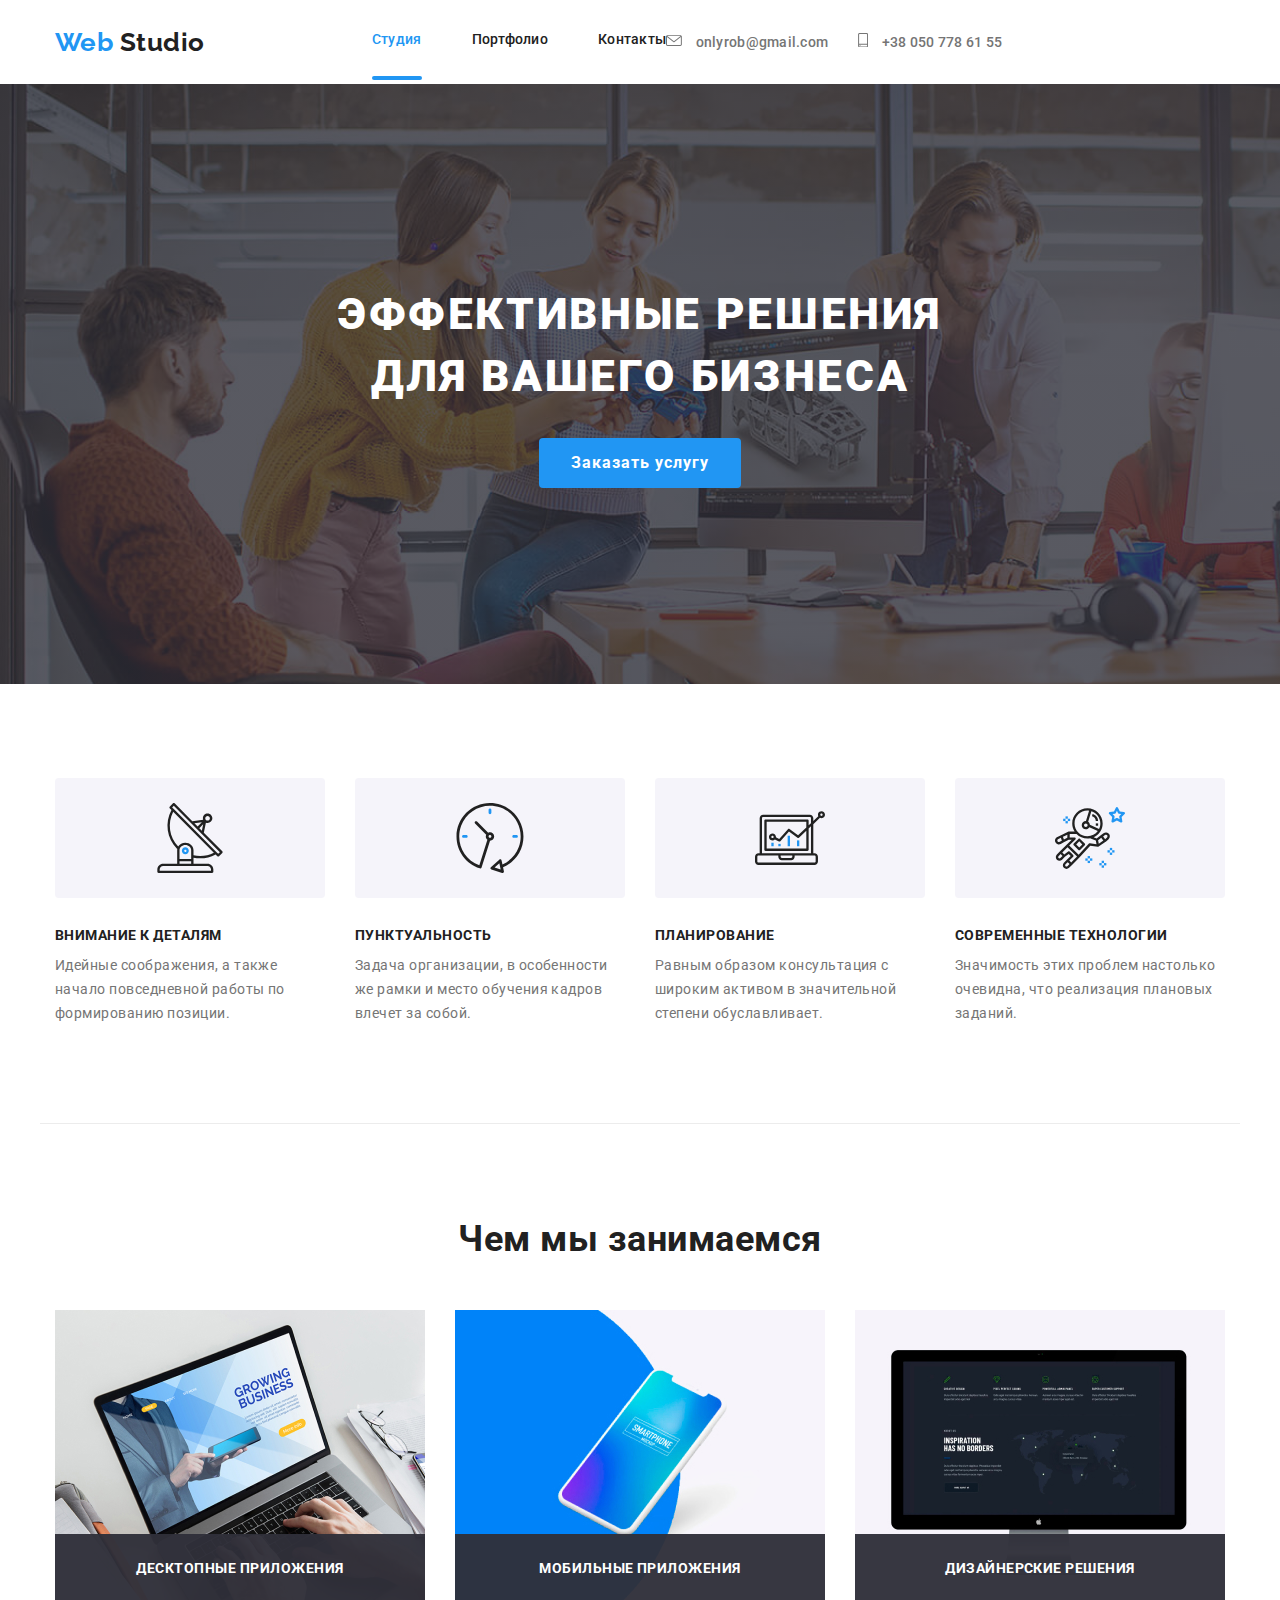
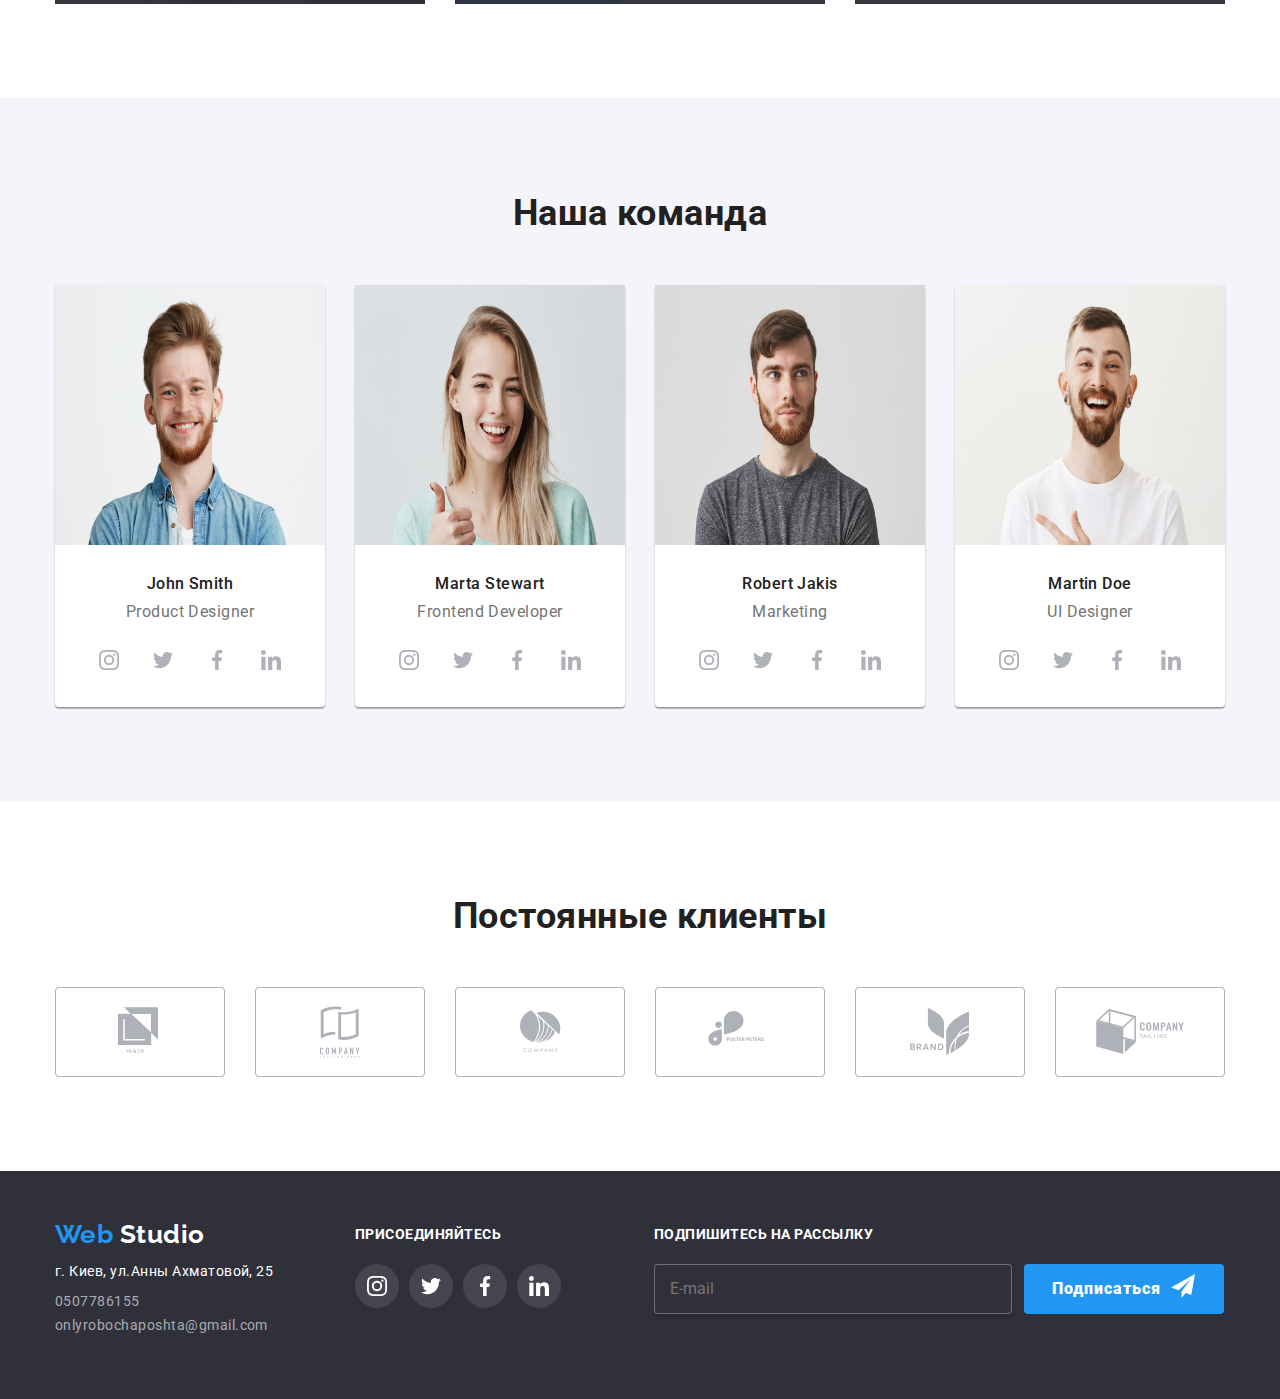
==== commit 37ca0cc0: "menu" ====
--- a/index.html
+++ b/index.html
@@ -16,12 +16,12 @@
   </head>
   <body class="body">
     <header class="page-header">
-      <div class="container flex-boxoll flex-boxnav">
+      <div class=" container flex-boxoll flex-boxnav">
     <a href="./index.html" class="general-a logo">
       <span class="color-logo">Web</span> Studio
     </a>
-    <div class="menu-mobile" data-menu>
-      <nav class="flex-boxoll flex-boxnav">
+    <div class="menu-mobile flex-boxoll flex-boxnav" data-menu>
+      <nav class="">
     
       <ul class="general-ul nav-list">
         <li class="nav-item">
@@ -36,31 +36,34 @@
       </ul>
     </nav>
     
-    <ul class="general-ul number-info">
-      <li class="list-number">
-        <a href="mailto:onlyrobochaposhta@gmail.com" class="number-nav general-a">
-          <svg class="mail-icon">
-            <use href="./images/spryte.svg#mail"></use>
+    <div>
+      <ul class="general-ul number-info">
+        <li class="list-number">
+          <a href="mailto:onlyrobochaposhta@gmail.com" class="number-nav general-a">
+            <svg class="mail-icon">
+              <use href="./images/spryte.svg#mail"></use>
+            </svg>
+            onlyrob@gmail.com
+          </a>
+        </li>
+        <li class="list-number">
+          <a href="tel:0507786155" class="number-nav general-a"><svg class="phone-icon">
+              <use href="./images/spryte.svg#phone"></use>
+            </svg>
+            +38 050 778 61 55
+          </a>
+        </li>
+      </ul>
+    </div>
+    </div>
+        <button type="button" class="menu-button" aria-expanded="false" data-menu-button>
+          <svg width="40" height="40" aria-label="переключатель мобильного меню">
+            <use class="icon-close" href="./images/spryte.svg#menu-close"></use>
+            <use class="icon-menumob" href="./images/spryte.svg#menu-mobile"></use>
           </svg>
-          onlyrob@gmail.com
-        </a>
-      </li>
-      <li class="list-number">
-        <a href="tel:0507786155" class="number-nav general-a"><svg class="phone-icon">
-            <use href="./images/spryte.svg#phone"></use>
-          </svg>
-          +38 050 778 61 55
-        </a>
-      </li>
-    </ul>
+        </button>
   </div>
-          <button type="button" class="menu-button" aria-expanded="false" data-menu-button>
-            <svg width="40" height="40" aria-label="переключатель мобильного меню">
-              <use class="icon-close" href="./images/spryte.svg#menu-close"></use>
-              <use class="icon-menumob" href="./images/spryte.svg#menu-mobile"></use>
-            </svg>
-          </button>
-      </div>
+     
     </header>
     <main>
       <section class="hero">
--- a/css/maine.min.css
+++ b/css/maine.min.css
@@ -1,2 +1,2 @@
-.icon-satellite::before{background-image:url("../images/satellite.svg")}.icon-clock::before{background-image:url("../images/clock.svg")}.icon-pc::before{background-image:url("../images/pc.svg")}.icon-astronaut::before{background-image:url("../images/astronaut.svg")}.hidden-title{margin:0;display:none}body{background-color:#fff;color:#212121;letter-spacing:0.03em;font-family:Roboto, sans-serif}img{display:block}.general-a{text-decoration:none;color:#212121}.general-ul{margin:0;padding:0;list-style:none}.btn{display:inline-block;color:#fff;background-color:#2196f3;font-weight:700;font-size:16px;line-height:1.9;letter-spacing:0.06em;display:inline-block;border-radius:4px;padding:10px 32px;text-align:center;min-width:200px;border:none}.footerbtn-text{display:inline-block;color:#fff;background-color:#2196f3;font-weight:900;font-size:16px;line-height:1.9;letter-spacing:0.06em;display:-webkit-box;display:-ms-flexbox;display:flex;border-radius:4px;padding:10px 28px;text-align:center;min-width:200px;border:none;cursor:pointer}.footerbtn-text:focus{outline:2px solid #fff}.input{color:#fff;padding:16px 15px;background-color:#2f303a;border:1px solid rgba(255,255,255,0.3);-webkit-box-shadow:0px 4px 4px rgba(0,0,0,0.15);box-shadow:0px 4px 4px rgba(0,0,0,0.15);border-radius:4px;outline:none}.icon-btn::after{content:'';display:block;width:24px;height:24px;background-repeat:no-repeat;background-position:center;margin-left:10px;background-image:url(../images/icon-send.svg)}.container{margin:0 auto;padding-left:15px;padding-right:15px}@media screen and (min-width: 480px){.container{width:480px}}@media screen and (min-width: 768px){.container{width:768px}}@media screen and (min-width: 1200px){.container{width:1200px}}.link-block{display:block}.link-block::before{display:block;content:'';height:120px;background-repeat:no-repeat;background-position:center;background-color:#f5f4fa;border-radius:4px}@media screen and (min-width: 480px) and (max-width: 480px){.link-block{max-width:450px}}@media screen and (min-width: 768px){.link-block{width:354px}}@media screen and (min-width: 1200px){.link-block{width:270px}}.header-portfolio{border-bottom-width:1px;border-bottom-style:solid;border-bottom-color:#ececec}@media screen and (min-width: 768px){.general-flex{display:-webkit-box;display:-ms-flexbox;display:flex;-ms-flex-wrap:wrap;flex-wrap:wrap}}.general-nav{color:#212121;display:inline-block;padding-top:32px;padding-bottom:32px;font-weight:500;font-size:14px;line-height:1.14;letter-spacing:0.02em;outline:none;-webkit-transition:color 250ms cubic-bezier(0.4, 0, 0.2, 1);transition:color 250ms cubic-bezier(0.4, 0, 0.2, 1)}.general-nav:hover{color:#2196f3}.general-nav:focus{color:#2196f3}.current{color:#2196f3}.current::after{position:absolute;bottom:0;content:'';display:block;background-color:#2196f3;width:100%;height:4px;border-radius:2px}.number-nav{color:#757575;font-weight:500;font-size:14px;line-height:1.14;letter-spacing:0.02em;outline:none;-webkit-transition:color 250ms cubic-bezier(0.4, 0, 0.2, 1);transition:color 250ms cubic-bezier(0.4, 0, 0.2, 1)}.number-nav:hover{color:#2196f3}.number-nav:focus{color:#2196f3}.phone-icon{fill:#757575;width:10px;height:14.94px;margin-right:10px;-webkit-transition:fill 250ms cubic-bezier(0.4, 0, 0.2, 1);transition:fill 250ms cubic-bezier(0.4, 0, 0.2, 1)}.mail-icon{fill:#757575;width:16px;height:11.2px;margin-right:10px;-webkit-transition:fill 250ms cubic-bezier(0.4, 0, 0.2, 1);transition:fill 250ms cubic-bezier(0.4, 0, 0.2, 1)}.number-nav:hover .phone-icon{fill:#2196f3}.number-nav:focus .phone-icon{fill:#2196f3}.number-nav:hover .mail-icon{fill:#2196f3}.number-nav:focus .mail-icon{fill:#2196f3}@media screen and (min-width: 1200px){.number-info .list-number:not(:last-child){margin-right:30px}}.number-info{margin-left:auto}@media screen and (min-width: 768px){.general-ul.nav-list{display:-webkit-box;display:-ms-flexbox;display:flex}}@media screen and (min-width: 1200px){.general-ul.nav-list{display:-webkit-box;display:-ms-flexbox;display:flex}}.nav-list .nav-item:not(:last-child){margin-right:50px}@media screen and (min-width: 768px){.nav-list{margin-left:81px}}@media screen and (min-width: 1200px){.nav-list{margin-left:86px}}@media screen and (min-width: 1200px){.number-info{display:-webkit-box;display:-ms-flexbox;display:flex}}@media screen and (min-width: 480px){.flex-boxoll{display:-webkit-box;display:-ms-flexbox;display:flex}}@media screen and (min-width: 768px){.flex-boxoll{display:-webkit-box;display:-ms-flexbox;display:flex}}@media screen and (min-width: 1200px){.flex-boxoll{display:-webkit-box;display:-ms-flexbox;display:flex}}.flex-boxnav{-webkit-box-align:center;-ms-flex-align:center;align-items:center}.modal{position:fixed;top:0;left:0;width:100%;height:100%;background-color:rgba(0,0,0,0.2);opacity:1;-webkit-transition:opacity 250ms cubic-bezier(0.4, 0, 0.2, 1);transition:opacity 250ms cubic-bezier(0.4, 0, 0.2, 1)}.modal.is-hidden{opacity:0;pointer-events:none}.modal.is-hidden .modal-form{-webkit-transform:translate(-50%, -50%) scale(0.1);transform:translate(-50%, -50%) scale(0.1)}.modal-form{position:absolute;top:50%;left:50%;text-align:center;background-color:#fff;padding:40px 40px;width:528px;height:581px;margin:0 auto;-webkit-transform:translate(-50%, -50%) scale(1);transform:translate(-50%, -50%) scale(1);-webkit-transition:-webkit-transform 250ms cubic-bezier(0.4, 0, 0.2, 1);transition:-webkit-transform 250ms cubic-bezier(0.4, 0, 0.2, 1);transition:transform 250ms cubic-bezier(0.4, 0, 0.2, 1);transition:transform 250ms cubic-bezier(0.4, 0, 0.2, 1), -webkit-transform 250ms cubic-bezier(0.4, 0, 0.2, 1)}.modal-p{margin-top:0px;margin-bottom:30px;font-weight:700;font-size:20px;line-height:1.15}.input-modal{width:448px;height:40px;padding:12px 42px;border:1px solid rgba(33,33,33,0.2);border-radius:4px;display:inline-block;outline:none}.input-modal:focus{border:1px solid #2196f3;border-radius:4px}.input-textarea{width:448px;height:120px;border:1px solid rgba(33,33,33,0.2);border-radius:4px;resize:none;outline:none}.input-textarea:focus{border:1px solid #2196f3;border-radius:4px}.policy{position:relative;display:inline-block;color:#757575;font-weight:400;font-size:14px;line-height:1.71;margin-bottom:30px}.policy .general-a{display:inline-block;color:#2196f3;text-decoration:underline;font-weight:400;font-size:14px;line-height:1.71}.policy-input{margin-left:23.48px;-webkit-appearance:none;-moz-appearance:none;appearance:none}.btn-modal{padding:10px 55px;background:#2196f3;color:#fff;-webkit-box-shadow:0px 4px 4px rgba(0,0,0,0.15);box-shadow:0px 4px 4px rgba(0,0,0,0.15);border:none;border-radius:4px;font-weight:700;font-size:16px;line-height:1.87;letter-spacing:0.06em}.form-input{position:relative;margin-bottom:28px}.form-inputcom{position:relative;margin-bottom:20px}.text-formcom{position:absolute;top:3px;left:3px;display:inline-block;color:#757575;font-weight:400;font-size:14px;line-height:1.14;letter-spacing:0.01em;-webkit-transition:color 250ms cubic-bezier(0.4, 0, 0.2, 1),line-height 250ms cubic-bezier(0.4, 0, 0.2, 1),font-size 250ms cubic-bezier(0.4, 0, 0.2, 1),-webkit-transform 250ms cubic-bezier(0.4, 0, 0.2, 1);transition:color 250ms cubic-bezier(0.4, 0, 0.2, 1),line-height 250ms cubic-bezier(0.4, 0, 0.2, 1),font-size 250ms cubic-bezier(0.4, 0, 0.2, 1),-webkit-transform 250ms cubic-bezier(0.4, 0, 0.2, 1);transition:transform 250ms cubic-bezier(0.4, 0, 0.2, 1),color 250ms cubic-bezier(0.4, 0, 0.2, 1),line-height 250ms cubic-bezier(0.4, 0, 0.2, 1),font-size 250ms cubic-bezier(0.4, 0, 0.2, 1);transition:transform 250ms cubic-bezier(0.4, 0, 0.2, 1),color 250ms cubic-bezier(0.4, 0, 0.2, 1),line-height 250ms cubic-bezier(0.4, 0, 0.2, 1),font-size 250ms cubic-bezier(0.4, 0, 0.2, 1),-webkit-transform 250ms cubic-bezier(0.4, 0, 0.2, 1)}.text-form{position:absolute;top:50%;left:42px;display:inline-block;color:#757575;font-weight:400;font-size:14px;line-height:1.14;letter-spacing:0.01em;-webkit-transform:translateY(-50%);transform:translateY(-50%);-webkit-transition:color 250ms cubic-bezier(0.4, 0, 0.2, 1),line-height 250ms cubic-bezier(0.4, 0, 0.2, 1),font-size 250ms cubic-bezier(0.4, 0, 0.2, 1),-webkit-transform 250ms cubic-bezier(0.4, 0, 0.2, 1);transition:color 250ms cubic-bezier(0.4, 0, 0.2, 1),line-height 250ms cubic-bezier(0.4, 0, 0.2, 1),font-size 250ms cubic-bezier(0.4, 0, 0.2, 1),-webkit-transform 250ms cubic-bezier(0.4, 0, 0.2, 1);transition:transform 250ms cubic-bezier(0.4, 0, 0.2, 1),color 250ms cubic-bezier(0.4, 0, 0.2, 1),line-height 250ms cubic-bezier(0.4, 0, 0.2, 1),font-size 250ms cubic-bezier(0.4, 0, 0.2, 1);transition:transform 250ms cubic-bezier(0.4, 0, 0.2, 1),color 250ms cubic-bezier(0.4, 0, 0.2, 1),line-height 250ms cubic-bezier(0.4, 0, 0.2, 1),font-size 250ms cubic-bezier(0.4, 0, 0.2, 1),-webkit-transform 250ms cubic-bezier(0.4, 0, 0.2, 1)}.images-modal{position:absolute;top:50%;left:16px;fill:#212121;display:inline-block;width:18px;height:18px;-webkit-transform:translateY(-50%);transform:translateY(-50%);-webkit-transition:fill 250ms cubic-bezier(0.4, 0, 0.2, 1);transition:fill 250ms cubic-bezier(0.4, 0, 0.2, 1)}.input-modal:focus ~ .text-form,.input-modal:not(:placeholder-shown) ~ .text-form{-webkit-transform:translate(-24px, -38px);transform:translate(-24px, -38px);color:#2196f3;font-size:12px;line-height:1.16}.input-modal:focus ~ .images-modal{fill:#2196f3}.input-textarea:focus+.text-formcom,.input-textarea:not(:placeholder-shown)+.text-formcom{-webkit-transform:translateY(-21px);transform:translateY(-21px);color:#2196f3;font-size:12px;line-height:1.16}.icon-modal{position:absolute;top:50%;left:0;display:inline-block;width:15px;height:15px;border:2px solid black;border-radius:4px;-webkit-transform:translateY(-50%);transform:translateY(-50%)}.policy-input:checked ~ .icon-modal{background-color:#2196f3;background-image:url(../images/checked.svg);background-size:contain;background-origin:border-box;border-color:#2196f3}.btn-close{position:absolute;top:8px;right:8px;width:30px;height:30px;background-image:url(../images/close-modal.svg);background-color:#fff;border:none;border-radius:50%;-webkit-box-shadow:0px 2px 1px rgba(0,0,0,0.2),0px 1px 1px rgba(0,0,0,0.14),0px 1px 3px rgba(0,0,0,0.12);box-shadow:0px 2px 1px rgba(0,0,0,0.2),0px 1px 1px rgba(0,0,0,0.14),0px 1px 3px rgba(0,0,0,0.12)}.hero{text-align:center;margin-left:auto;margin-right:auto;background-repeat:no-repeat}@media screen and (min-width: 480px){.hero{background-image:-webkit-gradient(linear, left top, right top, from(rgba(47,48,58,0.8)), to(rgba(47,48,58,0.8))),url("../images/header-mobile.jpg");background-image:linear-gradient(to right, rgba(47,48,58,0.8), rgba(47,48,58,0.8)),url("../images/header-mobile.jpg");background-size:480px 400px;max-width:480px;height:400px}}@media screen and (min-width: 768px){.hero{background-image:-webkit-gradient(linear, left top, right top, from(rgba(47,48,58,0.8)), to(rgba(47,48,58,0.8))),url("../images/header-tablets.jpg");background-image:linear-gradient(to right, rgba(47,48,58,0.8), rgba(47,48,58,0.8)),url("../images/header-tablets.jpg");background-size:768px 400px;max-width:768px;height:400px}}@media screen and (min-width: 1200px){.hero{background-image:-webkit-gradient(linear, left top, right top, from(rgba(47,48,58,0.8)), to(rgba(47,48,58,0.8))),url("../images/header.jpg");background-image:linear-gradient(to right, rgba(47,48,58,0.8), rgba(47,48,58,0.8)),url("../images/header.jpg");background-size:1600px 600px;max-width:1600px;height:600px}}.hero-container{margin:0 auto}@media screen and (min-width: 480px){.hero-container{max-width:360px;height:400px;padding-top:118px}}@media screen and (min-width: 768px){.hero-container{max-width:360px;height:400px;padding-top:118px}}@media screen and (min-width: 1200px){.hero-container{max-width:696px;height:600px;padding-top:200px;padding-bottom:200px}}.title-general{color:#fff;margin-top:0;margin-bottom:30px;margin-left:auto;margin-right:auto;font-weight:900;text-transform:uppercase;letter-spacing:0.06em}@media screen and (min-width: 480px){.title-general{font-size:26px;line-height:1.62}}@media screen and (min-width: 1200px){.title-general{font-size:44px;line-height:1.4}}.title-h{margin-top:0px;margin-bottom:50px;font-weight:700;font-size:36px;line-height:1.17;text-align:center}.title-text{height:16px;margin-top:30px;margin-bottom:0px;font-weight:700;font-size:14px;line-height:1.14;text-transform:uppercase}.paragraph-text{color:#757575;height:75px;margin-top:10px;margin-bottom:0px;font-weight:400;font-size:14px;line-height:1.714}.section-one .container{padding-top:94px;padding-bottom:94px;border-bottom:1px solid #ececec}@media screen and (min-width: 1200px){.about-us{width:calc((100% - 90px) / 4);margin-right:30px}.about-us:nth-child(4n){margin-right:0px}}.section-two .container{padding-top:94px;padding-bottom:94px}@media screen and (max-width: 1199px){.section-two{display:none}}.text-work{position:absolute;bottom:0;right:0;color:#fff;background:rgba(47,48,58,0.8);width:370px;height:70px;margin-top:0px;margin-bottom:0px;padding-top:27px;font-weight:700;font-size:14px;line-height:1.14;text-align:center;text-transform:uppercase}.work-card{background:#fff;height:482px;padding-bottom:24px;border-radius:4px;-webkit-box-shadow:0px 2px 1px rgba(0,0,0,0.2),0px 1px 1px rgba(0,0,0,0.14),0px 1px 3px rgba(0,0,0,0.12);box-shadow:0px 2px 1px rgba(0,0,0,0.2),0px 1px 1px rgba(0,0,0,0.14),0px 1px 3px rgba(0,0,0,0.12)}@media screen and (min-width: 1200px){.work-card{height:422px}}@media screen and (min-width: 1200px){.work-calc{width:calc((100% - 60px) / 3);margin-right:30px}.work-calc:nth-child(3n){margin-right:0px}}.section-three{background-color:#f5f4fa}.section-three .container{padding-bottom:94px;padding-top:94px}.position{position:relative}.name-people{margin-top:30px;margin-bottom:0px;font-weight:500;font-size:16px;line-height:1.18;text-align:center}@media screen and (min-width: 1200px){.team-calc{width:calc((100% - 90px) / 4);margin-right:30px}.team-calc:nth-child(4n){margin-right:0px}}.work-people{color:#757575;margin-top:10px;margin-bottom:0px;font-weight:400;font-size:16px;line-height:1.18;text-align:center}.social-network{margin-top:16px;display:-webkit-box;display:-ms-flexbox;display:flex;-webkit-box-pack:center;-ms-flex-pack:center;justify-content:center}.section{background-color:#f5f4fa}.social-box{display:-webkit-box;display:-ms-flexbox;display:flex;-webkit-box-align:center;-ms-flex-align:center;align-items:center;background-color:#fff;width:44px;height:44px;border-radius:50%;outline:none;-webkit-transition:background-color 250ms cubic-bezier(0.4, 0, 0.2, 1);transition:background-color 250ms cubic-bezier(0.4, 0, 0.2, 1)}.social-box:hover{background-color:#2196f3}.social-box:focus{background-color:#2196f3}.instagram{fill:#afb1b8;width:20px;height:20px;margin-left:auto;margin-right:auto;-webkit-transition:fill 250ms cubic-bezier(0.4, 0, 0.2, 1);transition:fill 250ms cubic-bezier(0.4, 0, 0.2, 1)}.twitter{fill:#afb1b8;width:20px;height:20px;margin-left:auto;margin-right:auto;-webkit-transition:fill 250ms cubic-bezier(0.4, 0, 0.2, 1);transition:fill 250ms cubic-bezier(0.4, 0, 0.2, 1)}.facebook{fill:#afb1b8;width:20px;height:20px;margin-left:auto;margin-right:auto;-webkit-transition:fill 250ms cubic-bezier(0.4, 0, 0.2, 1);transition:fill 250ms cubic-bezier(0.4, 0, 0.2, 1)}.linkedin{fill:#afb1b8;width:20px;height:20px;margin-left:auto;margin-right:auto;-webkit-transition:fill 250ms cubic-bezier(0.4, 0, 0.2, 1);transition:fill 250ms cubic-bezier(0.4, 0, 0.2, 1)}.social-box:hover .instagram,.social-box:focus .instagram{fill:#fff}.social-box:hover .twitter,.social-box:focus .twitter{fill:#fff}.social-box:hover .facebook,.social-box:focus .facebook{fill:#fff}.social-box:hover .linkedin,.social-box:focus .linkedin{fill:#fff}.section-four .container{padding-top:94px;padding-bottom:94px}.company-border{display:-webkit-box;display:-ms-flexbox;display:flex;-webkit-box-align:center;-ms-flex-align:center;align-items:center;width:170px;height:90px;border:1px solid #afb1b8;outline:none;border-radius:4px;-webkit-transition:border 250ms cubic-bezier(0.4, 0, 0.2, 1);transition:border 250ms cubic-bezier(0.4, 0, 0.2, 1)}.company-border:hover{border-color:#2196f3}.company-border:focus{border-color:#2196f3}.company-border:hover .logo-one,.company-border:focus .logo-one{fill:#2196f3}.company-border:hover .logo-two,.company-border:focus .logo-two{fill:#2196f3}.company-border:hover .logo-three,.company-border:focus .logo-three{fill:#2196f3}.company-border:hover .logo-four,.company-border:focus .logo-four{fill:#2196f3}.company-border:hover .logo-five,.company-border:focus .logo-five{fill:#2196f3}.company-border:hover .logo-six,.company-border:focus .logo-six{fill:#2196f3}@media screen and (min-width: 1200px){.company{display:-webkit-box;display:-ms-flexbox;display:flex;-webkit-box-pack:center;-ms-flex-pack:center;justify-content:center;margin:0 auto}}@media screen and (min-width: 1200px){.item-company{width:calc((100% - 150px) / 6);margin-right:30px}.item-company:nth-child(6n){margin-right:0px}}.social-network .item:not(:last-child){margin-right:10px}.logo-one{fill:#afb1b8;width:44.27px;height:49.23px;margin-right:auto;margin-left:auto;-webkit-transition:fill 250ms cubic-bezier(0.4, 0, 0.2, 1);transition:fill 250ms cubic-bezier(0.4, 0, 0.2, 1)}.logo-two{fill:#afb1b8;width:40px;height:52px;margin-right:auto;margin-left:auto;-webkit-transition:fill 250ms cubic-bezier(0.4, 0, 0.2, 1);transition:fill 250ms cubic-bezier(0.4, 0, 0.2, 1)}.logo-three{fill:#afb1b8;width:41px;height:42.6px;margin-right:auto;margin-left:auto;-webkit-transition:fill 250ms cubic-bezier(0.4, 0, 0.2, 1);transition:fill 250ms cubic-bezier(0.4, 0, 0.2, 1)}.logo-four{fill:#afb1b8;width:79.66px;height:42.02px;margin-right:auto;margin-left:auto;-webkit-transition:fill 250ms cubic-bezier(0.4, 0, 0.2, 1);transition:fill 250ms cubic-bezier(0.4, 0, 0.2, 1)}.logo-five{fill:#afb1b8;width:59px;height:47px;margin-right:auto;margin-left:auto;-webkit-transition:fill 250ms cubic-bezier(0.4, 0, 0.2, 1);transition:fill 250ms cubic-bezier(0.4, 0, 0.2, 1)}.logo-six{fill:#afb1b8;width:88.48px;height:45.44px;margin-right:auto;margin-left:auto;-webkit-transition:fill 250ms cubic-bezier(0.4, 0, 0.2, 1);transition:fill 250ms cubic-bezier(0.4, 0, 0.2, 1)}.logo{color:#212121;font-family:Raleway;font-weight:700;font-size:26px;line-height:1.19}.color-logo{color:#2196f3}.adrfooter-div .general-a.logo{color:#fff}.bg-footer{background-color:#2f303a}.bg-footer .container{padding-bottom:60px}.general-address{font-style:normal;width:231px;margin-right:69px}.footer-m .footer-heading{width:145px;height:16px}.footer-heading{color:#fff;margin-top:0px;margin-bottom:21px;margin-right:0px;font-weight:700;font-size:14px;line-height:1.14;text-transform:uppercase}@media screen and (min-width: 1200px){.flex-footer{display:-webkit-box;display:-ms-flexbox;display:flex}}.general-flex .item:not(:last-child){margin-right:10px}.number-footer{color:rgba(255,255,255,0.6);font-weight:normal;font-size:14px;line-height:1.71}.street{color:#fff;width:231px;height:21px;margin-top:10px;margin-bottom:0px;font-weight:400;font-size:14px;line-height:1.71}.fsocial-box{display:-webkit-box;display:-ms-flexbox;display:flex;-webkit-box-align:center;-ms-flex-align:center;align-items:center;background-color:rgba(255,255,255,0.1);width:44px;height:44px;border-radius:50%;outline:none;-webkit-transition:background-color 250ms cubic-bezier(0.4, 0, 0.2, 1);transition:background-color 250ms cubic-bezier(0.4, 0, 0.2, 1)}.fsocial-box:hover{background-color:#2196f3}.fsocial-box:focus{background-color:#2196f3}.address-ul{width:231px;height:21px;margin-top:9px;margin-bottom:28px}.instagram-two{fill:currentColor;width:20px;height:20px;margin-left:auto;margin-right:auto}.twitter-two{fill:currentColor;width:20px;height:20px;margin-left:auto;margin-right:auto}.facebook-two{fill:currentColor;width:20px;height:20px;margin-left:auto;margin-right:auto}.linkedin-two{fill:currentColor;width:20px;height:20px;margin-left:auto;margin-right:auto}.input{margin-right:12px;width:358px;height:50px}.adrfooter-div{margin-top:48px}.ssfooter-div{margin-top:56px}.footer-m{width:206px;height:81px;margin-top:56px;margin-right:93px}.container-portfolio{margin-top:93px;margin-bottom:94px;margin-left:auto;margin-right:auto;width:1200px;padding-left:15px;padding-right:15px}.button-list{margin-bottom:50px;-webkit-box-pack:center;-ms-flex-pack:center;justify-content:center}.button-box{color:#212121;background-color:#f5f4fa;padding:6px 22px;border:none;border-radius:4px;font-family:Roboto;font-weight:500;font-size:16px;line-height:1.62;-webkit-box-shadow:none;box-shadow:none;outline:none;-webkit-transition:background-color 250ms cubic-bezier(0.4, 0, 0.2, 1),color 250ms cubic-bezier(0.4, 0, 0.2, 1),-webkit-box-shadow 250ms cubic-bezier(0.4, 0, 0.2, 1);transition:background-color 250ms cubic-bezier(0.4, 0, 0.2, 1),color 250ms cubic-bezier(0.4, 0, 0.2, 1),-webkit-box-shadow 250ms cubic-bezier(0.4, 0, 0.2, 1);transition:background-color 250ms cubic-bezier(0.4, 0, 0.2, 1),color 250ms cubic-bezier(0.4, 0, 0.2, 1),box-shadow 250ms cubic-bezier(0.4, 0, 0.2, 1);transition:background-color 250ms cubic-bezier(0.4, 0, 0.2, 1),color 250ms cubic-bezier(0.4, 0, 0.2, 1),box-shadow 250ms cubic-bezier(0.4, 0, 0.2, 1),-webkit-box-shadow 250ms cubic-bezier(0.4, 0, 0.2, 1)}.button-m:not(:last-child){margin-right:8px}.button-box:hover,.button-box:focus{background-color:#2196f3;color:#fff;-webkit-box-shadow:0px 2px 2px rgba(0,0,0,0.12),0px 1px 2px rgba(0,0,0,0.08),0px 3px 1px rgba(0,0,0,0.1);box-shadow:0px 2px 2px rgba(0,0,0,0.12),0px 1px 2px rgba(0,0,0,0.08),0px 3px 1px rgba(0,0,0,0.1)}.portfolio-h{color:#212121;width:322px;margin-top:0px;margin-bottom:0px;font-weight:700;font-size:18px;line-height:2;letter-spacing:0.06em}.portfolio-pone{color:#757575;width:322px;margin-left:0px;margin-right:0px;margin-top:4px;margin-bottom:0px;font-weight:400;font-size:16px;line-height:1.87}.portfolio-text{position:absolute;top:50%;left:50%;-webkit-transform:translate(-50%, -50%);transform:translate(-50%, -50%);color:#fff;width:322px;margin-top:0px;margin-bottom:0px;font-weight:400;font-size:18px;line-height:1.56}.overlay{position:absolute;top:0;left:0;background-color:rgba(33,150,243,0.9);width:100%;height:100%;-webkit-transform:translateY(100%);transform:translateY(100%);-webkit-transition:-webkit-transform 250ms cubic-bezier(0.4, 0, 0.2, 1);transition:-webkit-transform 250ms cubic-bezier(0.4, 0, 0.2, 1);transition:transform 250ms cubic-bezier(0.4, 0, 0.2, 1);transition:transform 250ms cubic-bezier(0.4, 0, 0.2, 1), -webkit-transform 250ms cubic-bezier(0.4, 0, 0.2, 1)}.position{overflow:hidden}.general-a:hover .overlay,.general-a:focus .overlay{-webkit-transform:translateY(0);transform:translateY(0)}.p-list{display:-webkit-box;display:-ms-flexbox;display:flex;-ms-flex-wrap:wrap;flex-wrap:wrap}.portfolio-card{padding-left:24px;padding-right:24px;padding-top:20px;padding-bottom:20px;border-right:1px solid #eeeeee;border-bottom:1px solid #eeeeee;border-left:1px solid #eeeeee}.flex-li{width:calc((100% - 60px) / 3);margin-right:30px;margin-bottom:30px}.flex-li:nth-child(3n){margin-right:0px}.flex-li:nth-last-child(-n+3){margin-bottom:0px}.flex-li .general-a{display:block;outline:none;-webkit-box-shadow:none;box-shadow:none;-webkit-transition:-webkit-box-shadow 250ms cubic-bezier(0.4, 0, 0.2, 1);transition:-webkit-box-shadow 250ms cubic-bezier(0.4, 0, 0.2, 1);transition:box-shadow 250ms cubic-bezier(0.4, 0, 0.2, 1);transition:box-shadow 250ms cubic-bezier(0.4, 0, 0.2, 1), -webkit-box-shadow 250ms cubic-bezier(0.4, 0, 0.2, 1)}.flex-li .general-a:hover,.flex-li .general-a:focus{-webkit-box-shadow:1px 4px 6px rgba(0,0,0,0.16),0px 4px 4px rgba(0,0,0,0.06),0px 1px 1px rgba(0,0,0,0.12);box-shadow:1px 4px 6px rgba(0,0,0,0.16),0px 4px 4px rgba(0,0,0,0.06),0px 1px 1px rgba(0,0,0,0.12)}@media screen and (max-width: 767px) and (min-device-pixel-ratio: 2), screen and (max-width: 767px) and (-webkit-min-device-pixel-ratio: 2), screen and (max-width: 767px) and (min-resolution: 192dpi), screen and (max-width: 767px) and (min-resolution: 2dppx){.hero{background-image:-webkit-gradient(linear, left top, right top, from(rgba(47,48,58,0.8)), to(rgba(47,48,58,0.8))),url("../images/header-mobile@2x.jpg");background-image:linear-gradient(to right, rgba(47,48,58,0.8), rgba(47,48,58,0.8)),url("../images/header-mobile@2x.jpg")}}@media screen and (max-width: 767px) and (min-device-pixel-ratio: 3), screen and (max-width: 767px) and (-webkit-min-device-pixel-ratio: 3), screen and (max-width: 767px) and (min-resolution: 288dpi), screen and (max-width: 767px) and (min-resolution: 3dppx){.hero{background-image:-webkit-gradient(linear, left top, right top, from(rgba(47,48,58,0.8)), to(rgba(47,48,58,0.8))),url("../images/header-mobile@3x.jpg");background-image:linear-gradient(to right, rgba(47,48,58,0.8), rgba(47,48,58,0.8)),url("../images/header-mobile@3x.jpg")}}@media screen and (min-width: 768px) and (min-device-pixel-ratio: 2), screen and (min-width: 768px) and (-webkit-min-device-pixel-ratio: 2), screen and (min-width: 768px) and (min-resolution: 192dpi), screen and (min-width: 768px) and (min-resolution: 2dppx){.hero{background-image:-webkit-gradient(linear, left top, right top, from(rgba(47,48,58,0.8)), to(rgba(47,48,58,0.8))),url("../images/header-tablets@2x.jpg");background-image:linear-gradient(to right, rgba(47,48,58,0.8), rgba(47,48,58,0.8)),url("../images/header-tablets@2x.jpg")}}@media screen and (min-width: 768px) and (min-device-pixel-ratio: 3), screen and (min-width: 768px) and (-webkit-min-device-pixel-ratio: 3), screen and (min-width: 768px) and (min-resolution: 288dpi), screen and (min-width: 768px) and (min-resolution: 3dppx){.hero{background-image:-webkit-gradient(linear, left top, right top, from(rgba(47,48,58,0.8)), to(rgba(47,48,58,0.8))),url("../images/header-tablets@3x.jpg");background-image:linear-gradient(to right, rgba(47,48,58,0.8), rgba(47,48,58,0.8)),url("../images/header-tablets@3x.jpg")}}.page-header{position:relative}.menu-button{display:-webkit-inline-box;display:-ms-inline-flexbox;display:inline-flex;margin:0;padding:0;border:none;background-color:transparent;margin-left:auto}.menu-button .icon-close{display:none}.menu-button.is-open .icon-close{display:block}.menu-button.is-open .icon-menumob{display:none}.menu-mobile{position:absolute;top:100%;bottom:0;width:100%;background-color:#fff}.menu-mobile.is-open{display:block}
+.icon-satellite::before{background-image:url("../images/satellite.svg")}.icon-clock::before{background-image:url("../images/clock.svg")}.icon-pc::before{background-image:url("../images/pc.svg")}.icon-astronaut::before{background-image:url("../images/astronaut.svg")}.hidden-title{margin:0;display:none}body{background-color:#fff;color:#212121;letter-spacing:0.03em;font-family:Roboto, sans-serif}img{display:block}.general-a{text-decoration:none;color:#212121}.general-ul{margin:0;padding:0;list-style:none}.btn{display:inline-block;color:#fff;background-color:#2196f3;font-weight:700;font-size:16px;line-height:1.9;letter-spacing:0.06em;display:inline-block;border-radius:4px;padding:10px 32px;text-align:center;min-width:200px;border:none}.footerbtn-text{display:inline-block;color:#fff;background-color:#2196f3;font-weight:900;font-size:16px;line-height:1.9;letter-spacing:0.06em;display:-webkit-box;display:-ms-flexbox;display:flex;border-radius:4px;padding:10px 28px;text-align:center;min-width:200px;border:none;cursor:pointer}.footerbtn-text:focus{outline:2px solid #fff}.input{color:#fff;padding:16px 15px;background-color:#2f303a;border:1px solid rgba(255,255,255,0.3);-webkit-box-shadow:0px 4px 4px rgba(0,0,0,0.15);box-shadow:0px 4px 4px rgba(0,0,0,0.15);border-radius:4px;outline:none}.icon-btn::after{content:'';display:block;width:24px;height:24px;background-repeat:no-repeat;background-position:center;margin-left:10px;background-image:url(../images/icon-send.svg)}.container{margin:0 auto;padding-left:15px;padding-right:15px}@media screen and (min-width: 480px){.container{width:480px}}@media screen and (min-width: 768px){.container{width:768px}}@media screen and (min-width: 1200px){.container{width:1200px}}.link-block{display:block}.link-block::before{display:block;content:'';height:120px;background-repeat:no-repeat;background-position:center;background-color:#f5f4fa;border-radius:4px}@media screen and (min-width: 480px) and (max-width: 480px){.link-block{max-width:450px}}@media screen and (min-width: 768px){.link-block{width:354px}}@media screen and (min-width: 1200px){.link-block{width:270px}}.header-portfolio{border-bottom-width:1px;border-bottom-style:solid;border-bottom-color:#ececec}@media screen and (min-width: 768px){.general-flex{display:-webkit-box;display:-ms-flexbox;display:flex;-ms-flex-wrap:wrap;flex-wrap:wrap}}.general-nav{color:#212121;display:inline-block;padding-top:32px;padding-bottom:32px;font-weight:500;font-size:14px;line-height:1.14;letter-spacing:0.02em;outline:none;-webkit-transition:color 250ms cubic-bezier(0.4, 0, 0.2, 1);transition:color 250ms cubic-bezier(0.4, 0, 0.2, 1)}.general-nav:hover{color:#2196f3}.general-nav:focus{color:#2196f3}.current{color:#2196f3}.current::after{position:absolute;bottom:0;content:'';display:block;background-color:#2196f3;width:100%;height:4px;border-radius:2px}.number-nav{color:#757575;font-weight:500;font-size:14px;line-height:1.14;letter-spacing:0.02em;outline:none;-webkit-transition:color 250ms cubic-bezier(0.4, 0, 0.2, 1);transition:color 250ms cubic-bezier(0.4, 0, 0.2, 1)}.number-nav:hover{color:#2196f3}.number-nav:focus{color:#2196f3}.phone-icon{fill:#757575;width:10px;height:14.94px;margin-right:10px;-webkit-transition:fill 250ms cubic-bezier(0.4, 0, 0.2, 1);transition:fill 250ms cubic-bezier(0.4, 0, 0.2, 1)}.mail-icon{fill:#757575;width:16px;height:11.2px;margin-right:10px;-webkit-transition:fill 250ms cubic-bezier(0.4, 0, 0.2, 1);transition:fill 250ms cubic-bezier(0.4, 0, 0.2, 1)}.number-nav:hover .phone-icon{fill:#2196f3}.number-nav:focus .phone-icon{fill:#2196f3}.number-nav:hover .mail-icon{fill:#2196f3}.number-nav:focus .mail-icon{fill:#2196f3}@media screen and (min-width: 1200px){.number-info .list-number:not(:last-child){margin-right:30px}}.number-info{margin-left:auto}@media screen and (min-width: 768px){.general-ul.nav-list{display:-webkit-box;display:-ms-flexbox;display:flex}}@media screen and (min-width: 1200px){.general-ul.nav-list{display:-webkit-box;display:-ms-flexbox;display:flex}}.nav-list .nav-item:not(:last-child){margin-right:50px}@media screen and (min-width: 1200px){.nav-list{margin-left:86px}}@media screen and (min-width: 1200px){.number-info{display:-webkit-box;display:-ms-flexbox;display:flex}}@media screen and (min-width: 768px){.flex-boxoll{display:-webkit-box;display:-ms-flexbox;display:flex}}@media screen and (min-width: 1200px){.flex-boxoll{display:-webkit-box;display:-ms-flexbox;display:flex}}.flex-boxnav{-webkit-box-align:center;-ms-flex-align:center;align-items:center}.modal{position:fixed;top:0;left:0;width:100%;height:100%;background-color:rgba(0,0,0,0.2);opacity:1;-webkit-transition:opacity 250ms cubic-bezier(0.4, 0, 0.2, 1);transition:opacity 250ms cubic-bezier(0.4, 0, 0.2, 1)}.modal.is-hidden{opacity:0;pointer-events:none}.modal.is-hidden .modal-form{-webkit-transform:translate(-50%, -50%) scale(0.1);transform:translate(-50%, -50%) scale(0.1)}.modal-form{position:absolute;top:50%;left:50%;text-align:center;background-color:#fff;padding:40px 40px;width:528px;height:581px;margin:0 auto;-webkit-transform:translate(-50%, -50%) scale(1);transform:translate(-50%, -50%) scale(1);-webkit-transition:-webkit-transform 250ms cubic-bezier(0.4, 0, 0.2, 1);transition:-webkit-transform 250ms cubic-bezier(0.4, 0, 0.2, 1);transition:transform 250ms cubic-bezier(0.4, 0, 0.2, 1);transition:transform 250ms cubic-bezier(0.4, 0, 0.2, 1), -webkit-transform 250ms cubic-bezier(0.4, 0, 0.2, 1)}.modal-p{margin-top:0px;margin-bottom:30px;font-weight:700;font-size:20px;line-height:1.15}.input-modal{width:448px;height:40px;padding:12px 42px;border:1px solid rgba(33,33,33,0.2);border-radius:4px;display:inline-block;outline:none}.input-modal:focus{border:1px solid #2196f3;border-radius:4px}.input-textarea{width:448px;height:120px;border:1px solid rgba(33,33,33,0.2);border-radius:4px;resize:none;outline:none}.input-textarea:focus{border:1px solid #2196f3;border-radius:4px}.policy{position:relative;display:inline-block;color:#757575;font-weight:400;font-size:14px;line-height:1.71;margin-bottom:30px}.policy .general-a{display:inline-block;color:#2196f3;text-decoration:underline;font-weight:400;font-size:14px;line-height:1.71}.policy-input{margin-left:23.48px;-webkit-appearance:none;-moz-appearance:none;appearance:none}.btn-modal{padding:10px 55px;background:#2196f3;color:#fff;-webkit-box-shadow:0px 4px 4px rgba(0,0,0,0.15);box-shadow:0px 4px 4px rgba(0,0,0,0.15);border:none;border-radius:4px;font-weight:700;font-size:16px;line-height:1.87;letter-spacing:0.06em}.form-input{position:relative;margin-bottom:28px}.form-inputcom{position:relative;margin-bottom:20px}.text-formcom{position:absolute;top:3px;left:3px;display:inline-block;color:#757575;font-weight:400;font-size:14px;line-height:1.14;letter-spacing:0.01em;-webkit-transition:color 250ms cubic-bezier(0.4, 0, 0.2, 1),line-height 250ms cubic-bezier(0.4, 0, 0.2, 1),font-size 250ms cubic-bezier(0.4, 0, 0.2, 1),-webkit-transform 250ms cubic-bezier(0.4, 0, 0.2, 1);transition:color 250ms cubic-bezier(0.4, 0, 0.2, 1),line-height 250ms cubic-bezier(0.4, 0, 0.2, 1),font-size 250ms cubic-bezier(0.4, 0, 0.2, 1),-webkit-transform 250ms cubic-bezier(0.4, 0, 0.2, 1);transition:transform 250ms cubic-bezier(0.4, 0, 0.2, 1),color 250ms cubic-bezier(0.4, 0, 0.2, 1),line-height 250ms cubic-bezier(0.4, 0, 0.2, 1),font-size 250ms cubic-bezier(0.4, 0, 0.2, 1);transition:transform 250ms cubic-bezier(0.4, 0, 0.2, 1),color 250ms cubic-bezier(0.4, 0, 0.2, 1),line-height 250ms cubic-bezier(0.4, 0, 0.2, 1),font-size 250ms cubic-bezier(0.4, 0, 0.2, 1),-webkit-transform 250ms cubic-bezier(0.4, 0, 0.2, 1)}.text-form{position:absolute;top:50%;left:42px;display:inline-block;color:#757575;font-weight:400;font-size:14px;line-height:1.14;letter-spacing:0.01em;-webkit-transform:translateY(-50%);transform:translateY(-50%);-webkit-transition:color 250ms cubic-bezier(0.4, 0, 0.2, 1),line-height 250ms cubic-bezier(0.4, 0, 0.2, 1),font-size 250ms cubic-bezier(0.4, 0, 0.2, 1),-webkit-transform 250ms cubic-bezier(0.4, 0, 0.2, 1);transition:color 250ms cubic-bezier(0.4, 0, 0.2, 1),line-height 250ms cubic-bezier(0.4, 0, 0.2, 1),font-size 250ms cubic-bezier(0.4, 0, 0.2, 1),-webkit-transform 250ms cubic-bezier(0.4, 0, 0.2, 1);transition:transform 250ms cubic-bezier(0.4, 0, 0.2, 1),color 250ms cubic-bezier(0.4, 0, 0.2, 1),line-height 250ms cubic-bezier(0.4, 0, 0.2, 1),font-size 250ms cubic-bezier(0.4, 0, 0.2, 1);transition:transform 250ms cubic-bezier(0.4, 0, 0.2, 1),color 250ms cubic-bezier(0.4, 0, 0.2, 1),line-height 250ms cubic-bezier(0.4, 0, 0.2, 1),font-size 250ms cubic-bezier(0.4, 0, 0.2, 1),-webkit-transform 250ms cubic-bezier(0.4, 0, 0.2, 1)}.images-modal{position:absolute;top:50%;left:16px;fill:#212121;display:inline-block;width:18px;height:18px;-webkit-transform:translateY(-50%);transform:translateY(-50%);-webkit-transition:fill 250ms cubic-bezier(0.4, 0, 0.2, 1);transition:fill 250ms cubic-bezier(0.4, 0, 0.2, 1)}.input-modal:focus ~ .text-form,.input-modal:not(:placeholder-shown) ~ .text-form{-webkit-transform:translate(-24px, -38px);transform:translate(-24px, -38px);color:#2196f3;font-size:12px;line-height:1.16}.input-modal:focus ~ .images-modal{fill:#2196f3}.input-textarea:focus+.text-formcom,.input-textarea:not(:placeholder-shown)+.text-formcom{-webkit-transform:translateY(-21px);transform:translateY(-21px);color:#2196f3;font-size:12px;line-height:1.16}.icon-modal{position:absolute;top:50%;left:0;display:inline-block;width:15px;height:15px;border:2px solid black;border-radius:4px;-webkit-transform:translateY(-50%);transform:translateY(-50%)}.policy-input:checked ~ .icon-modal{background-color:#2196f3;background-image:url(../images/checked.svg);background-size:contain;background-origin:border-box;border-color:#2196f3}.btn-close{position:absolute;top:8px;right:8px;width:30px;height:30px;background-image:url(../images/close-modal.svg);background-color:#fff;border:none;border-radius:50%;-webkit-box-shadow:0px 2px 1px rgba(0,0,0,0.2),0px 1px 1px rgba(0,0,0,0.14),0px 1px 3px rgba(0,0,0,0.12);box-shadow:0px 2px 1px rgba(0,0,0,0.2),0px 1px 1px rgba(0,0,0,0.14),0px 1px 3px rgba(0,0,0,0.12)}.hero{text-align:center;margin-left:auto;margin-right:auto;background-repeat:no-repeat}@media screen and (max-width: 767px){.hero{background-image:-webkit-gradient(linear, left top, right top, from(rgba(47,48,58,0.8)), to(rgba(47,48,58,0.8))),url("../images/header-mobile.jpg");background-image:linear-gradient(to right, rgba(47,48,58,0.8), rgba(47,48,58,0.8)),url("../images/header-mobile.jpg");background-size:480px 400px;max-width:480px;height:400px}}@media screen and (min-width: 768px){.hero{background-image:-webkit-gradient(linear, left top, right top, from(rgba(47,48,58,0.8)), to(rgba(47,48,58,0.8))),url("../images/header-tablets.jpg");background-image:linear-gradient(to right, rgba(47,48,58,0.8), rgba(47,48,58,0.8)),url("../images/header-tablets.jpg");background-size:768px 400px;max-width:768px;height:400px}}@media screen and (min-width: 1200px){.hero{background-image:-webkit-gradient(linear, left top, right top, from(rgba(47,48,58,0.8)), to(rgba(47,48,58,0.8))),url("../images/header.jpg");background-image:linear-gradient(to right, rgba(47,48,58,0.8), rgba(47,48,58,0.8)),url("../images/header.jpg");background-size:1600px 600px;max-width:1600px;height:600px}}.hero-container{margin:0 auto}@media screen and (max-width: 767px){.hero-container{max-width:360px;height:400px;padding-top:118px}}@media screen and (min-width: 768px){.hero-container{max-width:360px;height:400px;padding-top:118px}}@media screen and (min-width: 1200px){.hero-container{max-width:696px;height:600px;padding-top:200px;padding-bottom:200px}}.title-general{color:#fff;margin-top:0;margin-bottom:30px;margin-left:auto;margin-right:auto;font-weight:900;text-transform:uppercase;letter-spacing:0.06em}@media screen and (max-width: 767px){.title-general{font-size:26px;line-height:1.62}}@media screen and (min-width: 1200px){.title-general{font-size:44px;line-height:1.4}}.title-h{margin-top:0px;margin-bottom:50px;font-weight:700;font-size:36px;line-height:1.17;text-align:center}.title-text{height:16px;margin-top:30px;margin-bottom:0px;font-weight:700;font-size:14px;line-height:1.14;text-transform:uppercase}.paragraph-text{color:#757575;height:75px;margin-top:10px;margin-bottom:0px;font-weight:400;font-size:14px;line-height:1.714}.section-one .container{padding-top:94px;padding-bottom:94px;border-bottom:1px solid #ececec}@media screen and (min-width: 1200px){.about-us{width:calc((100% - 90px) / 4);margin-right:30px}.about-us:nth-child(4n){margin-right:0px}}.section-two .container{padding-top:94px;padding-bottom:94px}@media screen and (max-width: 1199px){.section-two{display:none}}.text-work{position:absolute;bottom:0;right:0;color:#fff;background:rgba(47,48,58,0.8);width:370px;height:70px;margin-top:0px;margin-bottom:0px;padding-top:27px;font-weight:700;font-size:14px;line-height:1.14;text-align:center;text-transform:uppercase}.work-card{background:#fff;height:482px;padding-bottom:24px;border-radius:4px;-webkit-box-shadow:0px 2px 1px rgba(0,0,0,0.2),0px 1px 1px rgba(0,0,0,0.14),0px 1px 3px rgba(0,0,0,0.12);box-shadow:0px 2px 1px rgba(0,0,0,0.2),0px 1px 1px rgba(0,0,0,0.14),0px 1px 3px rgba(0,0,0,0.12)}@media screen and (min-width: 1200px){.work-card{height:422px}}@media screen and (min-width: 1200px){.work-calc{width:calc((100% - 60px) / 3);margin-right:30px}.work-calc:nth-child(3n){margin-right:0px}}.section-three{background-color:#f5f4fa}.section-three .container{padding-bottom:94px;padding-top:94px}.position{position:relative}.name-people{margin-top:30px;margin-bottom:0px;font-weight:500;font-size:16px;line-height:1.18;text-align:center}@media screen and (min-width: 1200px){.team-calc{width:calc((100% - 90px) / 4);margin-right:30px}.team-calc:nth-child(4n){margin-right:0px}}.work-people{color:#757575;margin-top:10px;margin-bottom:0px;font-weight:400;font-size:16px;line-height:1.18;text-align:center}.social-network{margin-top:16px;display:-webkit-box;display:-ms-flexbox;display:flex;-webkit-box-pack:center;-ms-flex-pack:center;justify-content:center}.section{background-color:#f5f4fa}.social-box{display:-webkit-box;display:-ms-flexbox;display:flex;-webkit-box-align:center;-ms-flex-align:center;align-items:center;background-color:#fff;width:44px;height:44px;border-radius:50%;outline:none;-webkit-transition:background-color 250ms cubic-bezier(0.4, 0, 0.2, 1);transition:background-color 250ms cubic-bezier(0.4, 0, 0.2, 1)}.social-box:hover{background-color:#2196f3}.social-box:focus{background-color:#2196f3}.instagram{fill:#afb1b8;width:20px;height:20px;margin-left:auto;margin-right:auto;-webkit-transition:fill 250ms cubic-bezier(0.4, 0, 0.2, 1);transition:fill 250ms cubic-bezier(0.4, 0, 0.2, 1)}.twitter{fill:#afb1b8;width:20px;height:20px;margin-left:auto;margin-right:auto;-webkit-transition:fill 250ms cubic-bezier(0.4, 0, 0.2, 1);transition:fill 250ms cubic-bezier(0.4, 0, 0.2, 1)}.facebook{fill:#afb1b8;width:20px;height:20px;margin-left:auto;margin-right:auto;-webkit-transition:fill 250ms cubic-bezier(0.4, 0, 0.2, 1);transition:fill 250ms cubic-bezier(0.4, 0, 0.2, 1)}.linkedin{fill:#afb1b8;width:20px;height:20px;margin-left:auto;margin-right:auto;-webkit-transition:fill 250ms cubic-bezier(0.4, 0, 0.2, 1);transition:fill 250ms cubic-bezier(0.4, 0, 0.2, 1)}.social-box:hover .instagram,.social-box:focus .instagram{fill:#fff}.social-box:hover .twitter,.social-box:focus .twitter{fill:#fff}.social-box:hover .facebook,.social-box:focus .facebook{fill:#fff}.social-box:hover .linkedin,.social-box:focus .linkedin{fill:#fff}.section-four .container{padding-top:94px;padding-bottom:94px}.company-border{display:-webkit-box;display:-ms-flexbox;display:flex;-webkit-box-align:center;-ms-flex-align:center;align-items:center;width:170px;height:90px;border:1px solid #afb1b8;outline:none;border-radius:4px;-webkit-transition:border 250ms cubic-bezier(0.4, 0, 0.2, 1);transition:border 250ms cubic-bezier(0.4, 0, 0.2, 1)}.company-border:hover{border-color:#2196f3}.company-border:focus{border-color:#2196f3}.company-border:hover .logo-one,.company-border:focus .logo-one{fill:#2196f3}.company-border:hover .logo-two,.company-border:focus .logo-two{fill:#2196f3}.company-border:hover .logo-three,.company-border:focus .logo-three{fill:#2196f3}.company-border:hover .logo-four,.company-border:focus .logo-four{fill:#2196f3}.company-border:hover .logo-five,.company-border:focus .logo-five{fill:#2196f3}.company-border:hover .logo-six,.company-border:focus .logo-six{fill:#2196f3}@media screen and (min-width: 1200px){.company{display:-webkit-box;display:-ms-flexbox;display:flex;-webkit-box-pack:center;-ms-flex-pack:center;justify-content:center;margin:0 auto}}@media screen and (min-width: 1200px){.item-company{width:calc((100% - 150px) / 6);margin-right:30px}.item-company:nth-child(6n){margin-right:0px}}.social-network .item:not(:last-child){margin-right:10px}.logo-one{fill:#afb1b8;width:44.27px;height:49.23px;margin-right:auto;margin-left:auto;-webkit-transition:fill 250ms cubic-bezier(0.4, 0, 0.2, 1);transition:fill 250ms cubic-bezier(0.4, 0, 0.2, 1)}.logo-two{fill:#afb1b8;width:40px;height:52px;margin-right:auto;margin-left:auto;-webkit-transition:fill 250ms cubic-bezier(0.4, 0, 0.2, 1);transition:fill 250ms cubic-bezier(0.4, 0, 0.2, 1)}.logo-three{fill:#afb1b8;width:41px;height:42.6px;margin-right:auto;margin-left:auto;-webkit-transition:fill 250ms cubic-bezier(0.4, 0, 0.2, 1);transition:fill 250ms cubic-bezier(0.4, 0, 0.2, 1)}.logo-four{fill:#afb1b8;width:79.66px;height:42.02px;margin-right:auto;margin-left:auto;-webkit-transition:fill 250ms cubic-bezier(0.4, 0, 0.2, 1);transition:fill 250ms cubic-bezier(0.4, 0, 0.2, 1)}.logo-five{fill:#afb1b8;width:59px;height:47px;margin-right:auto;margin-left:auto;-webkit-transition:fill 250ms cubic-bezier(0.4, 0, 0.2, 1);transition:fill 250ms cubic-bezier(0.4, 0, 0.2, 1)}.logo-six{fill:#afb1b8;width:88.48px;height:45.44px;margin-right:auto;margin-left:auto;-webkit-transition:fill 250ms cubic-bezier(0.4, 0, 0.2, 1);transition:fill 250ms cubic-bezier(0.4, 0, 0.2, 1)}.logo{color:#212121;font-family:Raleway;font-weight:700;font-size:26px;line-height:1.19}.color-logo{color:#2196f3}.adrfooter-div .general-a.logo{color:#fff}.bg-footer{background-color:#2f303a}.bg-footer .container{padding-bottom:60px}.general-address{font-style:normal;width:231px;margin-right:69px}.footer-m .footer-heading{width:145px;height:16px}.footer-heading{color:#fff;margin-top:0px;margin-bottom:21px;margin-right:0px;font-weight:700;font-size:14px;line-height:1.14;text-transform:uppercase}@media screen and (min-width: 1200px){.flex-footer{display:-webkit-box;display:-ms-flexbox;display:flex}}.general-flex .item:not(:last-child){margin-right:10px}.number-footer{color:rgba(255,255,255,0.6);font-weight:normal;font-size:14px;line-height:1.71}.street{color:#fff;width:231px;height:21px;margin-top:10px;margin-bottom:0px;font-weight:400;font-size:14px;line-height:1.71}.fsocial-box{display:-webkit-box;display:-ms-flexbox;display:flex;-webkit-box-align:center;-ms-flex-align:center;align-items:center;background-color:rgba(255,255,255,0.1);width:44px;height:44px;border-radius:50%;outline:none;-webkit-transition:background-color 250ms cubic-bezier(0.4, 0, 0.2, 1);transition:background-color 250ms cubic-bezier(0.4, 0, 0.2, 1)}.fsocial-box:hover{background-color:#2196f3}.fsocial-box:focus{background-color:#2196f3}.address-ul{width:231px;height:21px;margin-top:9px;margin-bottom:28px}.instagram-two{fill:currentColor;width:20px;height:20px;margin-left:auto;margin-right:auto}.twitter-two{fill:currentColor;width:20px;height:20px;margin-left:auto;margin-right:auto}.facebook-two{fill:currentColor;width:20px;height:20px;margin-left:auto;margin-right:auto}.linkedin-two{fill:currentColor;width:20px;height:20px;margin-left:auto;margin-right:auto}.input{margin-right:12px;width:358px;height:50px}.adrfooter-div{margin-top:48px}.ssfooter-div{margin-top:56px}.footer-m{width:206px;height:81px;margin-top:56px;margin-right:93px}.container-portfolio{margin-top:93px;margin-bottom:94px;margin-left:auto;margin-right:auto;width:1200px;padding-left:15px;padding-right:15px}.button-list{margin-bottom:50px;-webkit-box-pack:center;-ms-flex-pack:center;justify-content:center}.button-box{color:#212121;background-color:#f5f4fa;padding:6px 22px;border:none;border-radius:4px;font-family:Roboto;font-weight:500;font-size:16px;line-height:1.62;-webkit-box-shadow:none;box-shadow:none;outline:none;-webkit-transition:background-color 250ms cubic-bezier(0.4, 0, 0.2, 1),color 250ms cubic-bezier(0.4, 0, 0.2, 1),-webkit-box-shadow 250ms cubic-bezier(0.4, 0, 0.2, 1);transition:background-color 250ms cubic-bezier(0.4, 0, 0.2, 1),color 250ms cubic-bezier(0.4, 0, 0.2, 1),-webkit-box-shadow 250ms cubic-bezier(0.4, 0, 0.2, 1);transition:background-color 250ms cubic-bezier(0.4, 0, 0.2, 1),color 250ms cubic-bezier(0.4, 0, 0.2, 1),box-shadow 250ms cubic-bezier(0.4, 0, 0.2, 1);transition:background-color 250ms cubic-bezier(0.4, 0, 0.2, 1),color 250ms cubic-bezier(0.4, 0, 0.2, 1),box-shadow 250ms cubic-bezier(0.4, 0, 0.2, 1),-webkit-box-shadow 250ms cubic-bezier(0.4, 0, 0.2, 1)}.button-m:not(:last-child){margin-right:8px}.button-box:hover,.button-box:focus{background-color:#2196f3;color:#fff;-webkit-box-shadow:0px 2px 2px rgba(0,0,0,0.12),0px 1px 2px rgba(0,0,0,0.08),0px 3px 1px rgba(0,0,0,0.1);box-shadow:0px 2px 2px rgba(0,0,0,0.12),0px 1px 2px rgba(0,0,0,0.08),0px 3px 1px rgba(0,0,0,0.1)}.portfolio-h{color:#212121;width:322px;margin-top:0px;margin-bottom:0px;font-weight:700;font-size:18px;line-height:2;letter-spacing:0.06em}.portfolio-pone{color:#757575;width:322px;margin-left:0px;margin-right:0px;margin-top:4px;margin-bottom:0px;font-weight:400;font-size:16px;line-height:1.87}.portfolio-text{position:absolute;top:50%;left:50%;-webkit-transform:translate(-50%, -50%);transform:translate(-50%, -50%);color:#fff;width:322px;margin-top:0px;margin-bottom:0px;font-weight:400;font-size:18px;line-height:1.56}.overlay{position:absolute;top:0;left:0;background-color:rgba(33,150,243,0.9);width:100%;height:100%;-webkit-transform:translateY(100%);transform:translateY(100%);-webkit-transition:-webkit-transform 250ms cubic-bezier(0.4, 0, 0.2, 1);transition:-webkit-transform 250ms cubic-bezier(0.4, 0, 0.2, 1);transition:transform 250ms cubic-bezier(0.4, 0, 0.2, 1);transition:transform 250ms cubic-bezier(0.4, 0, 0.2, 1), -webkit-transform 250ms cubic-bezier(0.4, 0, 0.2, 1)}.position{overflow:hidden}.general-a:hover .overlay,.general-a:focus .overlay{-webkit-transform:translateY(0);transform:translateY(0)}.p-list{display:-webkit-box;display:-ms-flexbox;display:flex;-ms-flex-wrap:wrap;flex-wrap:wrap}.portfolio-card{padding-left:24px;padding-right:24px;padding-top:20px;padding-bottom:20px;border-right:1px solid #eeeeee;border-bottom:1px solid #eeeeee;border-left:1px solid #eeeeee}.flex-li{width:calc((100% - 60px) / 3);margin-right:30px;margin-bottom:30px}.flex-li:nth-child(3n){margin-right:0px}.flex-li:nth-last-child(-n+3){margin-bottom:0px}.flex-li .general-a{display:block;outline:none;-webkit-box-shadow:none;box-shadow:none;-webkit-transition:-webkit-box-shadow 250ms cubic-bezier(0.4, 0, 0.2, 1);transition:-webkit-box-shadow 250ms cubic-bezier(0.4, 0, 0.2, 1);transition:box-shadow 250ms cubic-bezier(0.4, 0, 0.2, 1);transition:box-shadow 250ms cubic-bezier(0.4, 0, 0.2, 1), -webkit-box-shadow 250ms cubic-bezier(0.4, 0, 0.2, 1)}.flex-li .general-a:hover,.flex-li .general-a:focus{-webkit-box-shadow:1px 4px 6px rgba(0,0,0,0.16),0px 4px 4px rgba(0,0,0,0.06),0px 1px 1px rgba(0,0,0,0.12);box-shadow:1px 4px 6px rgba(0,0,0,0.16),0px 4px 4px rgba(0,0,0,0.06),0px 1px 1px rgba(0,0,0,0.12)}@media screen and (max-width: 767px) and (min-device-pixel-ratio: 2), screen and (max-width: 767px) and (-webkit-min-device-pixel-ratio: 2), screen and (max-width: 767px) and (min-resolution: 192dpi), screen and (max-width: 767px) and (min-resolution: 2dppx){.hero{background-image:-webkit-gradient(linear, left top, right top, from(rgba(47,48,58,0.8)), to(rgba(47,48,58,0.8))),url("../images/header-mobile@2x.jpg");background-image:linear-gradient(to right, rgba(47,48,58,0.8), rgba(47,48,58,0.8)),url("../images/header-mobile@2x.jpg")}}@media screen and (max-width: 767px) and (min-device-pixel-ratio: 3), screen and (max-width: 767px) and (-webkit-min-device-pixel-ratio: 3), screen and (max-width: 767px) and (min-resolution: 288dpi), screen and (max-width: 767px) and (min-resolution: 3dppx){.hero{background-image:-webkit-gradient(linear, left top, right top, from(rgba(47,48,58,0.8)), to(rgba(47,48,58,0.8))),url("../images/header-mobile@3x.jpg");background-image:linear-gradient(to right, rgba(47,48,58,0.8), rgba(47,48,58,0.8)),url("../images/header-mobile@3x.jpg")}}@media screen and (min-width: 768px) and (min-device-pixel-ratio: 2), screen and (min-width: 768px) and (-webkit-min-device-pixel-ratio: 2), screen and (min-width: 768px) and (min-resolution: 192dpi), screen and (min-width: 768px) and (min-resolution: 2dppx){.hero{background-image:-webkit-gradient(linear, left top, right top, from(rgba(47,48,58,0.8)), to(rgba(47,48,58,0.8))),url("../images/header-tablets@2x.jpg");background-image:linear-gradient(to right, rgba(47,48,58,0.8), rgba(47,48,58,0.8)),url("../images/header-tablets@2x.jpg")}}@media screen and (min-width: 768px) and (min-device-pixel-ratio: 3), screen and (min-width: 768px) and (-webkit-min-device-pixel-ratio: 3), screen and (min-width: 768px) and (min-resolution: 288dpi), screen and (min-width: 768px) and (min-resolution: 3dppx){.hero{background-image:-webkit-gradient(linear, left top, right top, from(rgba(47,48,58,0.8)), to(rgba(47,48,58,0.8))),url("../images/header-tablets@3x.jpg");background-image:linear-gradient(to right, rgba(47,48,58,0.8), rgba(47,48,58,0.8)),url("../images/header-tablets@3x.jpg")}}.page-header{position:relative}.menu-button{display:-webkit-inline-box;display:-ms-inline-flexbox;display:inline-flex;margin:0;padding:0;border:none;background-color:transparent;margin-left:auto}.menu-button .icon-close{display:none}.menu-button.is-open .icon-close{display:block}.menu-button.is-open .icon-menumob{display:none}@media screen and (min-width: 768px){.menu-button{display:none}}@media screen and (max-width: 767px){.menu-mobile{position:absolute;top:100%;left:0;width:100%;background-color:#fff;display:none;text-align:center}.menu-mobile.is-open{display:block}}@media screen and (max-width: 767px){.container.flex-boxoll.flex-boxnav{display:-webkit-box;display:-ms-flexbox;display:flex}}@media screen and (min-width: 768px){.menu-mobile{margin-left:81px}}
 /*# sourceMappingURL=maine.min.css.map */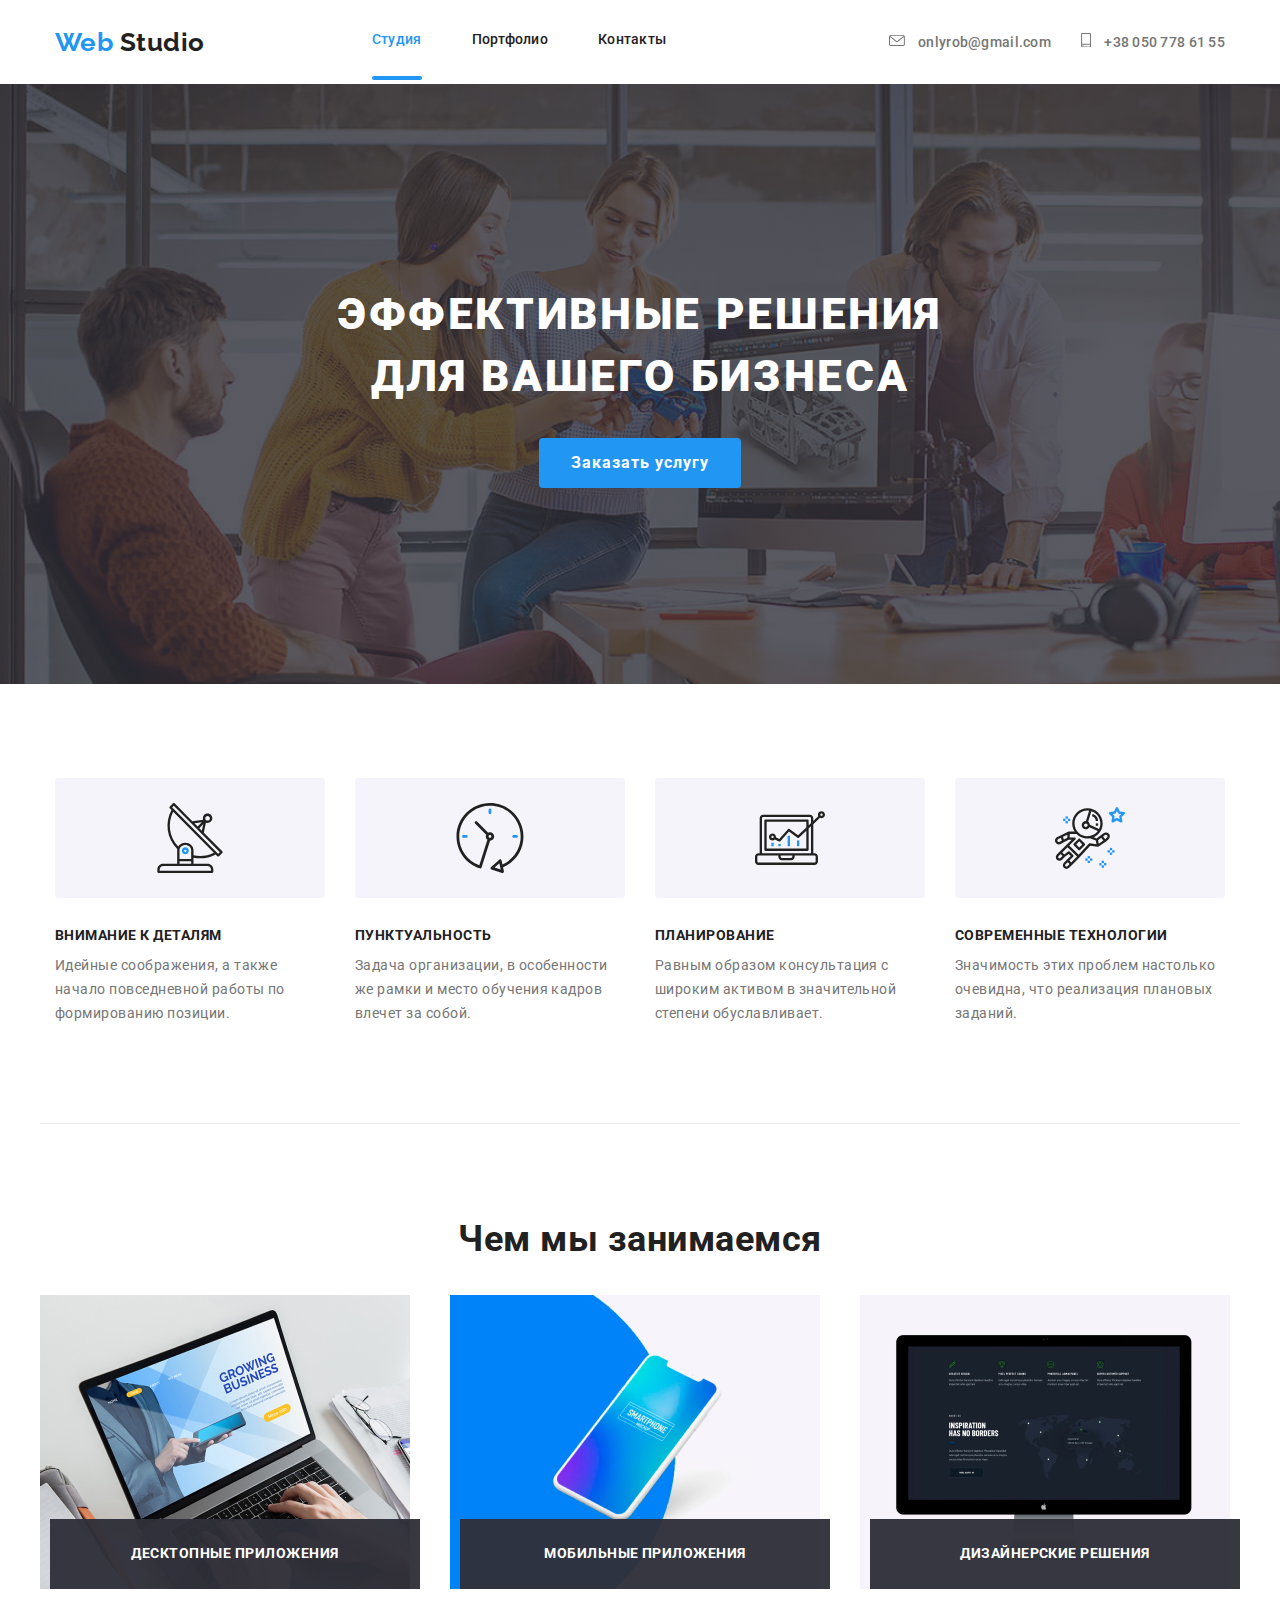
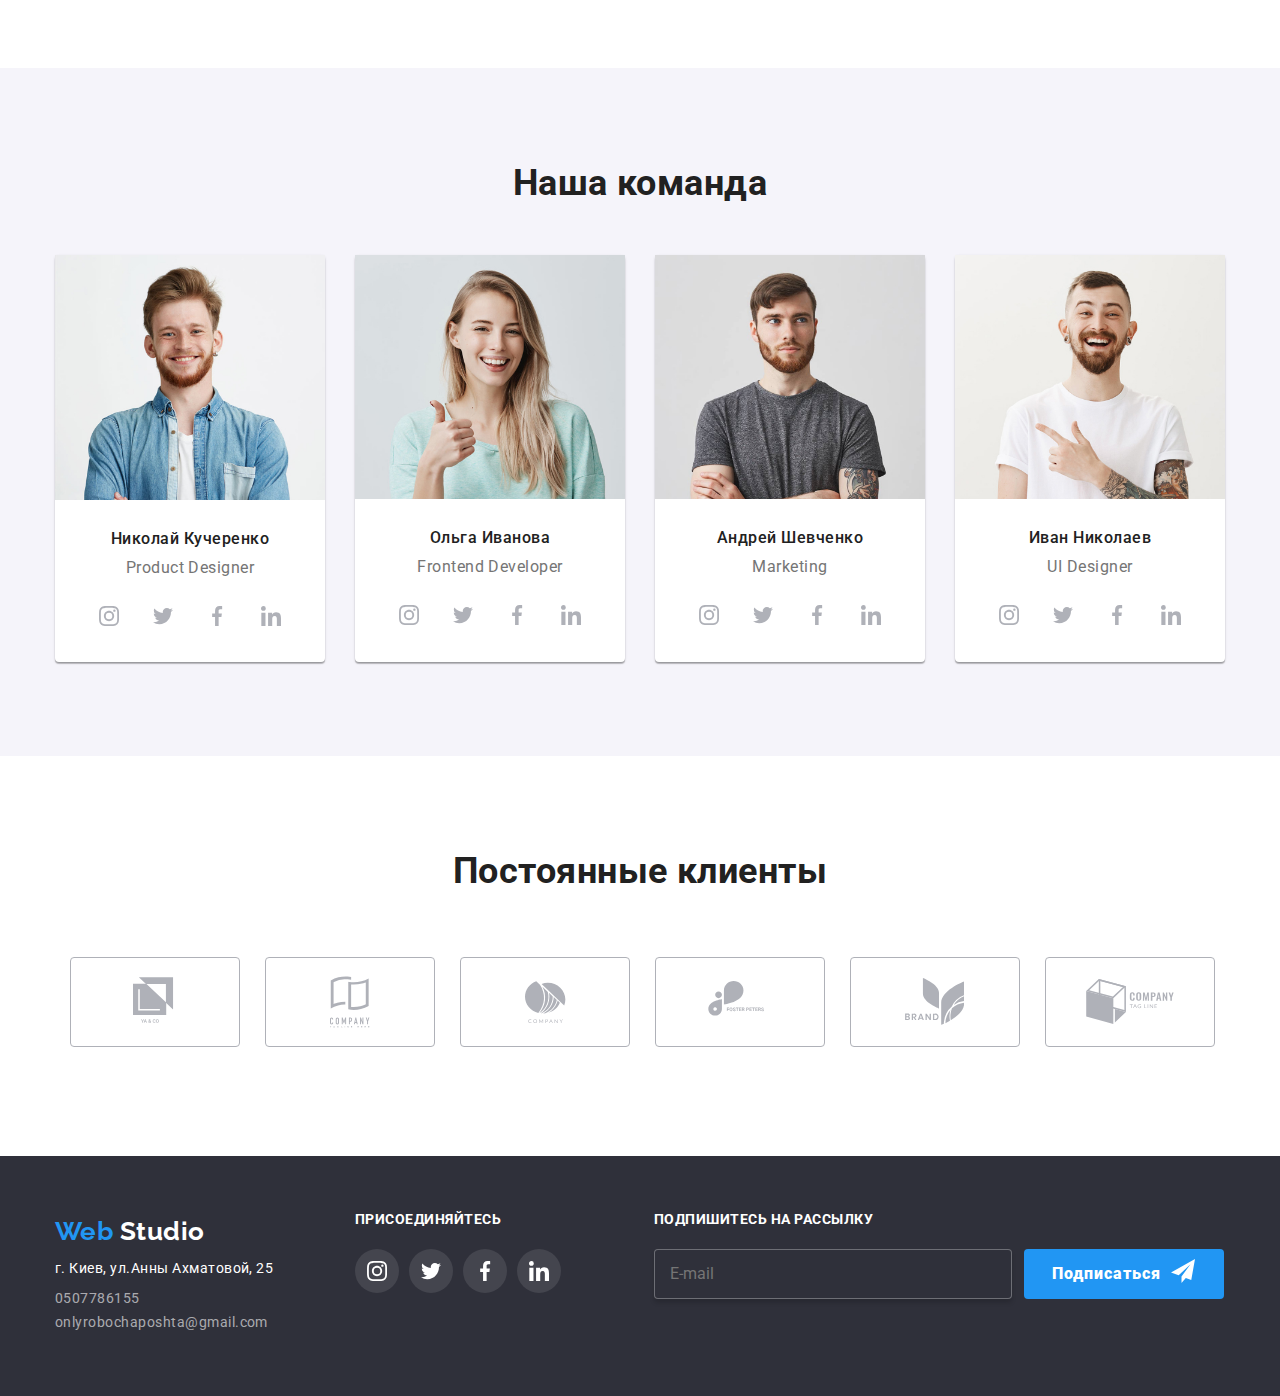
==== commit 71d9f49a: "adaptive" ====
--- a/index.html
+++ b/index.html
@@ -16,54 +16,72 @@
   </head>
   <body class="body">
     <header class="page-header">
-      <div class=" container flex-boxoll flex-boxnav">
-    <a href="./index.html" class="general-a logo">
-      <span class="color-logo">Web</span> Studio
-    </a>
-    <div class="menu-mobile flex-boxoll flex-boxnav" data-menu>
-      <nav class="">
-    
-      <ul class="general-ul nav-list">
-        <li class="nav-item">
-          <a href="./index.html" class="general-nav general-a position current">Студия</a>
-        </li>
-        <li class="nav-item">
-          <a href="./portfolio.html" class="general-nav general-a">Портфолио</a>
-        </li>
-        <li class="nav-item">
-          <a href="" class="general-nav general-a">Контакты</a>
-        </li>
-      </ul>
-    </nav>
-    
-    <div>
-      <ul class="general-ul number-info">
-        <li class="list-number">
-          <a href="mailto:onlyrobochaposhta@gmail.com" class="number-nav general-a">
-            <svg class="mail-icon">
-              <use href="./images/spryte.svg#mail"></use>
-            </svg>
-            onlyrob@gmail.com
-          </a>
-        </li>
-        <li class="list-number">
-          <a href="tel:0507786155" class="number-nav general-a"><svg class="phone-icon">
-              <use href="./images/spryte.svg#phone"></use>
-            </svg>
-            +38 050 778 61 55
-          </a>
-        </li>
-      </ul>
-    </div>
-    </div>
-        <button type="button" class="menu-button" aria-expanded="false" data-menu-button>
-          <svg width="40" height="40" aria-label="переключатель мобильного меню">
+      <div class="container flex-boxoll flex-boxnav">
+        <a href="./index.html" class="general-a logo">
+          <span class="color-logo">Web</span>&nbsp;Studio
+        </a>
+        <div class="menu-mobile flex-boxoll flex-boxnav" data-menu>
+          <nav>
+            <ul class="general-ul nav-list">
+              <li class="nav-item">
+                <a
+                  href="./index.html"
+                  class="general-nav general-a position current"
+                  >Студия</a
+                >
+              </li>
+              <li class="nav-item">
+                <a href="./portfolio.html" class="general-nav general-a"
+                  >Портфолио</a
+                >
+              </li>
+              <li class="nav-item">
+                <a href="" class="general-nav general-a">Контакты</a>
+              </li>
+            </ul>
+          </nav>
+
+          <ul class="general-ul number-info">
+            <li class="list-number">
+              <a
+                href="mailto:onlyrobochaposhta@gmail.com"
+                class="number-nav general-a"
+              >
+                <svg class="mail-icon">
+                  <use href="./images/spryte.svg#mail"></use>
+                </svg>
+                onlyrob@gmail.com
+              </a>
+            </li>
+            <li class="list-number">
+              <a href="tel:0507786155" class="number-nav general-a"
+                ><svg class="phone-icon">
+                  <use href="./images/spryte.svg#phone"></use>
+                </svg>
+                +38 050 778 61 55
+              </a>
+            </li>
+          </ul>
+        </div>
+        <button
+          type="button"
+          class="menu-button"
+          aria-expanded="false"
+          data-menu-button
+        >
+          <svg
+            width="40"
+            height="40"
+            aria-label="переключатель мобильного меню"
+          >
             <use class="icon-close" href="./images/spryte.svg#menu-close"></use>
-            <use class="icon-menumob" href="./images/spryte.svg#menu-mobile"></use>
+            <use
+              class="icon-menumob"
+              href="./images/spryte.svg#menu-mobile"
+            ></use>
           </svg>
         </button>
-  </div>
-     
+      </div>
     </header>
     <main>
       <section class="hero">
@@ -171,15 +189,21 @@
         <div class="container">
           <h2 class="title-h">Наша команда</h2>
           <ul class="general-ul general-flex work-list">
-            <!-- Джош Сміт -->
+            <!-- Николай Кучеренко -->
             <li class="work-card team-calc">
-              <img
-                src="./images/photo1.jpg"
-                alt="фото Джош Сміт"
-                width="270"
-                height="260"
-              />
-              <h3 class="name-people">John Smith</h3>
+              <div class="thumb">
+                <img
+                  srcset="
+                    ./images/photo1.jpg    1x,
+                    ./images/photo1@2x.jpg 2x,
+                    ./images/photo1@3x.jpg 3x
+                  "
+                  src="./images/photo1.jpg"
+                  alt="фото Николай Кучеренко"
+                  class="photo-set"
+                />
+              </div>
+              <h3 class="name-people">Николай Кучеренко</h3>
               <p class="work-people">Product Designer</p>
               <ul class="general-ul social-network">
                 <li class="item">
@@ -212,15 +236,21 @@
                 </li>
               </ul>
             </li>
-            <!-- Марта Стеварт -->
+            <!-- Ольга Иванова -->
             <li class="work-card team-calc">
-              <img
-                src="./images/photo2.jpg"
-                alt="фото Марта Стеварт"
-                width="270"
-                height="260"
-              />
-              <h3 class="name-people">Marta Stewart</h3>
+              <div class="thumb">
+                <img
+                  srcset="
+                    ./images/photo2.jpg    1x,
+                    ./images/photo2@2x.jpg 2x,
+                    ./images/photo2@3x.jpg 3x
+                  "
+                  src="./images/photo2.jpg"
+                  alt="фото Ольга Иванова"
+                  class="photo-set"
+                />
+              </div>
+              <h3 class="name-people">Ольга Иванова</h3>
               <p class="work-people">Frontend Developer</p>
               <ul class="general-ul social-network">
                 <li class="item">
@@ -253,15 +283,21 @@
                 </li>
               </ul>
             </li>
-            <!-- Роберт Джахис -->
+            <!-- Андрей Шевченко -->
             <li class="work-card team-calc">
-              <img
-                src="./images/photo3.jpg"
-                alt="фото Роберт Джахис"
-                width="270"
-                height="260"
-              />
-              <h3 class="name-people">Robert Jakis</h3>
+              <div class="thumb">
+                <img
+                  srcset="
+                    ./images/photo3.jpg    1x,
+                    ./images/photo3@2x.jpg 2x,
+                    ./images/photo3@3x.jpg 3x
+                  "
+                  src="./images/photo3.jpg"
+                  alt="фото Андрей Шевченко"
+                  class="photo-set"
+                />
+              </div>
+              <h3 class="name-people">Андрей Шевченко</h3>
               <p class="work-people">Marketing</p>
               <ul class="general-ul social-network">
                 <li class="item">
@@ -294,15 +330,21 @@
                 </li>
               </ul>
             </li>
-            <!-- Мартин Дуе -->
+            <!-- Иван Николаев -->
             <li class="work-card team-calc">
-              <img
-                src="./images/photo4.jpg"
-                alt="фото Мартин Дуе"
-                width="270"
-                height="260"
-              />
-              <h3 class="name-people">Martin Doe</h3>
+              <div class="thumb">
+                <img
+                  srcset="
+                    ./images/photo4.jpg    1x,
+                    ./images/photo4@2x.jpg 2x,
+                    ./images/photo4@3x.jpg 3x
+                  "
+                  src="./images/photo4.jpg"
+                  alt="фото Иван Николаев"
+                  class="photo-set"
+                />
+              </div>
+              <h3 class="name-people">Иван Николаев</h3>
               <p class="work-people">UI Designer</p>
               <ul class="general-ul social-network">
                 <li class="item">
@@ -446,15 +488,20 @@
             </li>
           </ul>
         </div>
-        <form action="" class="ssfooter-div">
+        <form class="ssfooter-div">
           <h2 class="footer-heading">Подпишитесь на рассылку</h2>
           <div class="flex-footer">
-            <label></label>
-              <input type="text" name="Email" class="input" placeholder="E-mail"/>
-              <button class="footerbtn-text icon-btn">
-                Подписаться
-              </button> 
-              </label>
+            <label>
+              <input
+                type="text"
+                name="Email"
+                class="input"
+                placeholder="E-mail"
+              />
+            </label>
+            <button type="button" class="footerbtn-text icon-btn">
+              Подписаться
+            </button>
           </div>
         </form>
       </div>
@@ -462,68 +509,72 @@
     </footer>
     <!-- modal -->
     <div role="group" class="modal is-hidden" data-modal>
-      <form action="" class="modal-form" autocomplete="off">
+      <form class="modal-form" autocomplete="off">
         <button class="btn-close" data-modal-close></button>
         <p class="modal-p">Оставьте свои данные, мы вам перезвоним</p>
-<ul class="general-ul">
-        <li class="form-input">
-          <label>
-            <input
-              type="text"
-              name="name"
-              placeholder=" "
-              class="input-modal"
-            /><svg class="images-modal">
-              <use href="./images/spryte.svg#name"></use>
-            </svg>
-            <span class="text-form">Имя</span>
-          </label>
-        </li>
-        <li class="form-input">
-          <label>
-            <input
-              type="tel"
-              name="tel"
-              placeholder=" "
-              class="input-modal"
-            /><svg class="images-modal">
-              <use href="./images/spryte.svg#tel"></use>
-            </svg>
-            <span class="text-form">Телефон</span> 
+        <ul class="general-ul">
+          <li class="form-input">
+            <label>
+              <input
+                type="text"
+                name="name"
+                placeholder=" "
+                class="input-modal"
+              /><svg class="images-modal">
+                <use href="./images/spryte.svg#name"></use>
+              </svg>
+              <span class="text-form">Имя</span>
             </label>
-        </li>
-        <li class="form-input">
-          <label>
-            <input
-              type="email"
-              name="email"
-              placeholder=" "
-              class="input-modal"
-            /><svg class="images-modal">
-              <use href="./images/spryte.svg#email"></use>
-            </svg>
-            <span class="text-form">Почта</span> 
-          </label>
-        </li>
-        <li class="form-inputcom">
-          <label>
-            <textarea name="comment" placeholder=" " class="input-textarea"></textarea>
-            <span class="text-formcom">Комментарий</span>
-          </label>
-        </li>
-        <li>
-        <label class="policy"
-          ><input
-            class="policy-input"
-            name="policy"
-            type="checkbox"
-            value="policy"
-          />Соглашаюсь с рассылкой и принимаю
-          <a href="" class="general-a">Условия договора</a>
-          <span class="icon-modal"></span>
-        </label>
-        </li>
-</ul>
+          </li>
+          <li class="form-input">
+            <label>
+              <input
+                type="tel"
+                name="tel"
+                placeholder=" "
+                class="input-modal"
+              /><svg class="images-modal">
+                <use href="./images/spryte.svg#tel"></use>
+              </svg>
+              <span class="text-form">Телефон</span>
+            </label>
+          </li>
+          <li class="form-input">
+            <label>
+              <input
+                type="email"
+                name="email"
+                placeholder=" "
+                class="input-modal"
+              /><svg class="images-modal">
+                <use href="./images/spryte.svg#email"></use>
+              </svg>
+              <span class="text-form">Почта</span>
+            </label>
+          </li>
+          <li class="form-inputcom">
+            <label>
+              <textarea
+                name="comment"
+                placeholder=" "
+                class="input-textarea"
+              ></textarea>
+              <span class="text-formcom">Комментарий</span>
+            </label>
+          </li>
+          <li>
+            <label class="policy"
+              ><input
+                class="policy-input"
+                name="policy"
+                type="checkbox"
+                value="policy"
+              />Соглашаюсь с рассылкой и принимаю
+              <a href="" class="general-a">Условия договора</a>
+              <span class="icon-modal"></span>
+            </label>
+          </li>
+        </ul>
         <button type="submit" class="btn-modal">Отправить</button>
       </form>
     </div>
--- a/css/maine.min.css
+++ b/css/maine.min.css
@@ -1,2 +1,2 @@
-.icon-satellite::before{background-image:url("../images/satellite.svg")}.icon-clock::before{background-image:url("../images/clock.svg")}.icon-pc::before{background-image:url("../images/pc.svg")}.icon-astronaut::before{background-image:url("../images/astronaut.svg")}.hidden-title{margin:0;display:none}body{background-color:#fff;color:#212121;letter-spacing:0.03em;font-family:Roboto, sans-serif}img{display:block}.general-a{text-decoration:none;color:#212121}.general-ul{margin:0;padding:0;list-style:none}.btn{display:inline-block;color:#fff;background-color:#2196f3;font-weight:700;font-size:16px;line-height:1.9;letter-spacing:0.06em;display:inline-block;border-radius:4px;padding:10px 32px;text-align:center;min-width:200px;border:none}.footerbtn-text{display:inline-block;color:#fff;background-color:#2196f3;font-weight:900;font-size:16px;line-height:1.9;letter-spacing:0.06em;display:-webkit-box;display:-ms-flexbox;display:flex;border-radius:4px;padding:10px 28px;text-align:center;min-width:200px;border:none;cursor:pointer}.footerbtn-text:focus{outline:2px solid #fff}.input{color:#fff;padding:16px 15px;background-color:#2f303a;border:1px solid rgba(255,255,255,0.3);-webkit-box-shadow:0px 4px 4px rgba(0,0,0,0.15);box-shadow:0px 4px 4px rgba(0,0,0,0.15);border-radius:4px;outline:none}.icon-btn::after{content:'';display:block;width:24px;height:24px;background-repeat:no-repeat;background-position:center;margin-left:10px;background-image:url(../images/icon-send.svg)}.container{margin:0 auto;padding-left:15px;padding-right:15px}@media screen and (min-width: 480px){.container{width:480px}}@media screen and (min-width: 768px){.container{width:768px}}@media screen and (min-width: 1200px){.container{width:1200px}}.link-block{display:block}.link-block::before{display:block;content:'';height:120px;background-repeat:no-repeat;background-position:center;background-color:#f5f4fa;border-radius:4px}@media screen and (min-width: 480px) and (max-width: 480px){.link-block{max-width:450px}}@media screen and (min-width: 768px){.link-block{width:354px}}@media screen and (min-width: 1200px){.link-block{width:270px}}.header-portfolio{border-bottom-width:1px;border-bottom-style:solid;border-bottom-color:#ececec}@media screen and (min-width: 768px){.general-flex{display:-webkit-box;display:-ms-flexbox;display:flex;-ms-flex-wrap:wrap;flex-wrap:wrap}}.general-nav{color:#212121;display:inline-block;padding-top:32px;padding-bottom:32px;font-weight:500;font-size:14px;line-height:1.14;letter-spacing:0.02em;outline:none;-webkit-transition:color 250ms cubic-bezier(0.4, 0, 0.2, 1);transition:color 250ms cubic-bezier(0.4, 0, 0.2, 1)}.general-nav:hover{color:#2196f3}.general-nav:focus{color:#2196f3}.current{color:#2196f3}.current::after{position:absolute;bottom:0;content:'';display:block;background-color:#2196f3;width:100%;height:4px;border-radius:2px}.number-nav{color:#757575;font-weight:500;font-size:14px;line-height:1.14;letter-spacing:0.02em;outline:none;-webkit-transition:color 250ms cubic-bezier(0.4, 0, 0.2, 1);transition:color 250ms cubic-bezier(0.4, 0, 0.2, 1)}.number-nav:hover{color:#2196f3}.number-nav:focus{color:#2196f3}.phone-icon{fill:#757575;width:10px;height:14.94px;margin-right:10px;-webkit-transition:fill 250ms cubic-bezier(0.4, 0, 0.2, 1);transition:fill 250ms cubic-bezier(0.4, 0, 0.2, 1)}.mail-icon{fill:#757575;width:16px;height:11.2px;margin-right:10px;-webkit-transition:fill 250ms cubic-bezier(0.4, 0, 0.2, 1);transition:fill 250ms cubic-bezier(0.4, 0, 0.2, 1)}.number-nav:hover .phone-icon{fill:#2196f3}.number-nav:focus .phone-icon{fill:#2196f3}.number-nav:hover .mail-icon{fill:#2196f3}.number-nav:focus .mail-icon{fill:#2196f3}@media screen and (min-width: 1200px){.number-info .list-number:not(:last-child){margin-right:30px}}.number-info{margin-left:auto}@media screen and (min-width: 768px){.general-ul.nav-list{display:-webkit-box;display:-ms-flexbox;display:flex}}@media screen and (min-width: 1200px){.general-ul.nav-list{display:-webkit-box;display:-ms-flexbox;display:flex}}.nav-list .nav-item:not(:last-child){margin-right:50px}@media screen and (min-width: 1200px){.nav-list{margin-left:86px}}@media screen and (min-width: 1200px){.number-info{display:-webkit-box;display:-ms-flexbox;display:flex}}@media screen and (min-width: 768px){.flex-boxoll{display:-webkit-box;display:-ms-flexbox;display:flex}}@media screen and (min-width: 1200px){.flex-boxoll{display:-webkit-box;display:-ms-flexbox;display:flex}}.flex-boxnav{-webkit-box-align:center;-ms-flex-align:center;align-items:center}.modal{position:fixed;top:0;left:0;width:100%;height:100%;background-color:rgba(0,0,0,0.2);opacity:1;-webkit-transition:opacity 250ms cubic-bezier(0.4, 0, 0.2, 1);transition:opacity 250ms cubic-bezier(0.4, 0, 0.2, 1)}.modal.is-hidden{opacity:0;pointer-events:none}.modal.is-hidden .modal-form{-webkit-transform:translate(-50%, -50%) scale(0.1);transform:translate(-50%, -50%) scale(0.1)}.modal-form{position:absolute;top:50%;left:50%;text-align:center;background-color:#fff;padding:40px 40px;width:528px;height:581px;margin:0 auto;-webkit-transform:translate(-50%, -50%) scale(1);transform:translate(-50%, -50%) scale(1);-webkit-transition:-webkit-transform 250ms cubic-bezier(0.4, 0, 0.2, 1);transition:-webkit-transform 250ms cubic-bezier(0.4, 0, 0.2, 1);transition:transform 250ms cubic-bezier(0.4, 0, 0.2, 1);transition:transform 250ms cubic-bezier(0.4, 0, 0.2, 1), -webkit-transform 250ms cubic-bezier(0.4, 0, 0.2, 1)}.modal-p{margin-top:0px;margin-bottom:30px;font-weight:700;font-size:20px;line-height:1.15}.input-modal{width:448px;height:40px;padding:12px 42px;border:1px solid rgba(33,33,33,0.2);border-radius:4px;display:inline-block;outline:none}.input-modal:focus{border:1px solid #2196f3;border-radius:4px}.input-textarea{width:448px;height:120px;border:1px solid rgba(33,33,33,0.2);border-radius:4px;resize:none;outline:none}.input-textarea:focus{border:1px solid #2196f3;border-radius:4px}.policy{position:relative;display:inline-block;color:#757575;font-weight:400;font-size:14px;line-height:1.71;margin-bottom:30px}.policy .general-a{display:inline-block;color:#2196f3;text-decoration:underline;font-weight:400;font-size:14px;line-height:1.71}.policy-input{margin-left:23.48px;-webkit-appearance:none;-moz-appearance:none;appearance:none}.btn-modal{padding:10px 55px;background:#2196f3;color:#fff;-webkit-box-shadow:0px 4px 4px rgba(0,0,0,0.15);box-shadow:0px 4px 4px rgba(0,0,0,0.15);border:none;border-radius:4px;font-weight:700;font-size:16px;line-height:1.87;letter-spacing:0.06em}.form-input{position:relative;margin-bottom:28px}.form-inputcom{position:relative;margin-bottom:20px}.text-formcom{position:absolute;top:3px;left:3px;display:inline-block;color:#757575;font-weight:400;font-size:14px;line-height:1.14;letter-spacing:0.01em;-webkit-transition:color 250ms cubic-bezier(0.4, 0, 0.2, 1),line-height 250ms cubic-bezier(0.4, 0, 0.2, 1),font-size 250ms cubic-bezier(0.4, 0, 0.2, 1),-webkit-transform 250ms cubic-bezier(0.4, 0, 0.2, 1);transition:color 250ms cubic-bezier(0.4, 0, 0.2, 1),line-height 250ms cubic-bezier(0.4, 0, 0.2, 1),font-size 250ms cubic-bezier(0.4, 0, 0.2, 1),-webkit-transform 250ms cubic-bezier(0.4, 0, 0.2, 1);transition:transform 250ms cubic-bezier(0.4, 0, 0.2, 1),color 250ms cubic-bezier(0.4, 0, 0.2, 1),line-height 250ms cubic-bezier(0.4, 0, 0.2, 1),font-size 250ms cubic-bezier(0.4, 0, 0.2, 1);transition:transform 250ms cubic-bezier(0.4, 0, 0.2, 1),color 250ms cubic-bezier(0.4, 0, 0.2, 1),line-height 250ms cubic-bezier(0.4, 0, 0.2, 1),font-size 250ms cubic-bezier(0.4, 0, 0.2, 1),-webkit-transform 250ms cubic-bezier(0.4, 0, 0.2, 1)}.text-form{position:absolute;top:50%;left:42px;display:inline-block;color:#757575;font-weight:400;font-size:14px;line-height:1.14;letter-spacing:0.01em;-webkit-transform:translateY(-50%);transform:translateY(-50%);-webkit-transition:color 250ms cubic-bezier(0.4, 0, 0.2, 1),line-height 250ms cubic-bezier(0.4, 0, 0.2, 1),font-size 250ms cubic-bezier(0.4, 0, 0.2, 1),-webkit-transform 250ms cubic-bezier(0.4, 0, 0.2, 1);transition:color 250ms cubic-bezier(0.4, 0, 0.2, 1),line-height 250ms cubic-bezier(0.4, 0, 0.2, 1),font-size 250ms cubic-bezier(0.4, 0, 0.2, 1),-webkit-transform 250ms cubic-bezier(0.4, 0, 0.2, 1);transition:transform 250ms cubic-bezier(0.4, 0, 0.2, 1),color 250ms cubic-bezier(0.4, 0, 0.2, 1),line-height 250ms cubic-bezier(0.4, 0, 0.2, 1),font-size 250ms cubic-bezier(0.4, 0, 0.2, 1);transition:transform 250ms cubic-bezier(0.4, 0, 0.2, 1),color 250ms cubic-bezier(0.4, 0, 0.2, 1),line-height 250ms cubic-bezier(0.4, 0, 0.2, 1),font-size 250ms cubic-bezier(0.4, 0, 0.2, 1),-webkit-transform 250ms cubic-bezier(0.4, 0, 0.2, 1)}.images-modal{position:absolute;top:50%;left:16px;fill:#212121;display:inline-block;width:18px;height:18px;-webkit-transform:translateY(-50%);transform:translateY(-50%);-webkit-transition:fill 250ms cubic-bezier(0.4, 0, 0.2, 1);transition:fill 250ms cubic-bezier(0.4, 0, 0.2, 1)}.input-modal:focus ~ .text-form,.input-modal:not(:placeholder-shown) ~ .text-form{-webkit-transform:translate(-24px, -38px);transform:translate(-24px, -38px);color:#2196f3;font-size:12px;line-height:1.16}.input-modal:focus ~ .images-modal{fill:#2196f3}.input-textarea:focus+.text-formcom,.input-textarea:not(:placeholder-shown)+.text-formcom{-webkit-transform:translateY(-21px);transform:translateY(-21px);color:#2196f3;font-size:12px;line-height:1.16}.icon-modal{position:absolute;top:50%;left:0;display:inline-block;width:15px;height:15px;border:2px solid black;border-radius:4px;-webkit-transform:translateY(-50%);transform:translateY(-50%)}.policy-input:checked ~ .icon-modal{background-color:#2196f3;background-image:url(../images/checked.svg);background-size:contain;background-origin:border-box;border-color:#2196f3}.btn-close{position:absolute;top:8px;right:8px;width:30px;height:30px;background-image:url(../images/close-modal.svg);background-color:#fff;border:none;border-radius:50%;-webkit-box-shadow:0px 2px 1px rgba(0,0,0,0.2),0px 1px 1px rgba(0,0,0,0.14),0px 1px 3px rgba(0,0,0,0.12);box-shadow:0px 2px 1px rgba(0,0,0,0.2),0px 1px 1px rgba(0,0,0,0.14),0px 1px 3px rgba(0,0,0,0.12)}.hero{text-align:center;margin-left:auto;margin-right:auto;background-repeat:no-repeat}@media screen and (max-width: 767px){.hero{background-image:-webkit-gradient(linear, left top, right top, from(rgba(47,48,58,0.8)), to(rgba(47,48,58,0.8))),url("../images/header-mobile.jpg");background-image:linear-gradient(to right, rgba(47,48,58,0.8), rgba(47,48,58,0.8)),url("../images/header-mobile.jpg");background-size:480px 400px;max-width:480px;height:400px}}@media screen and (min-width: 768px){.hero{background-image:-webkit-gradient(linear, left top, right top, from(rgba(47,48,58,0.8)), to(rgba(47,48,58,0.8))),url("../images/header-tablets.jpg");background-image:linear-gradient(to right, rgba(47,48,58,0.8), rgba(47,48,58,0.8)),url("../images/header-tablets.jpg");background-size:768px 400px;max-width:768px;height:400px}}@media screen and (min-width: 1200px){.hero{background-image:-webkit-gradient(linear, left top, right top, from(rgba(47,48,58,0.8)), to(rgba(47,48,58,0.8))),url("../images/header.jpg");background-image:linear-gradient(to right, rgba(47,48,58,0.8), rgba(47,48,58,0.8)),url("../images/header.jpg");background-size:1600px 600px;max-width:1600px;height:600px}}.hero-container{margin:0 auto}@media screen and (max-width: 767px){.hero-container{max-width:360px;height:400px;padding-top:118px}}@media screen and (min-width: 768px){.hero-container{max-width:360px;height:400px;padding-top:118px}}@media screen and (min-width: 1200px){.hero-container{max-width:696px;height:600px;padding-top:200px;padding-bottom:200px}}.title-general{color:#fff;margin-top:0;margin-bottom:30px;margin-left:auto;margin-right:auto;font-weight:900;text-transform:uppercase;letter-spacing:0.06em}@media screen and (max-width: 767px){.title-general{font-size:26px;line-height:1.62}}@media screen and (min-width: 1200px){.title-general{font-size:44px;line-height:1.4}}.title-h{margin-top:0px;margin-bottom:50px;font-weight:700;font-size:36px;line-height:1.17;text-align:center}.title-text{height:16px;margin-top:30px;margin-bottom:0px;font-weight:700;font-size:14px;line-height:1.14;text-transform:uppercase}.paragraph-text{color:#757575;height:75px;margin-top:10px;margin-bottom:0px;font-weight:400;font-size:14px;line-height:1.714}.section-one .container{padding-top:94px;padding-bottom:94px;border-bottom:1px solid #ececec}@media screen and (min-width: 1200px){.about-us{width:calc((100% - 90px) / 4);margin-right:30px}.about-us:nth-child(4n){margin-right:0px}}.section-two .container{padding-top:94px;padding-bottom:94px}@media screen and (max-width: 1199px){.section-two{display:none}}.text-work{position:absolute;bottom:0;right:0;color:#fff;background:rgba(47,48,58,0.8);width:370px;height:70px;margin-top:0px;margin-bottom:0px;padding-top:27px;font-weight:700;font-size:14px;line-height:1.14;text-align:center;text-transform:uppercase}.work-card{background:#fff;height:482px;padding-bottom:24px;border-radius:4px;-webkit-box-shadow:0px 2px 1px rgba(0,0,0,0.2),0px 1px 1px rgba(0,0,0,0.14),0px 1px 3px rgba(0,0,0,0.12);box-shadow:0px 2px 1px rgba(0,0,0,0.2),0px 1px 1px rgba(0,0,0,0.14),0px 1px 3px rgba(0,0,0,0.12)}@media screen and (min-width: 1200px){.work-card{height:422px}}@media screen and (min-width: 1200px){.work-calc{width:calc((100% - 60px) / 3);margin-right:30px}.work-calc:nth-child(3n){margin-right:0px}}.section-three{background-color:#f5f4fa}.section-three .container{padding-bottom:94px;padding-top:94px}.position{position:relative}.name-people{margin-top:30px;margin-bottom:0px;font-weight:500;font-size:16px;line-height:1.18;text-align:center}@media screen and (min-width: 1200px){.team-calc{width:calc((100% - 90px) / 4);margin-right:30px}.team-calc:nth-child(4n){margin-right:0px}}.work-people{color:#757575;margin-top:10px;margin-bottom:0px;font-weight:400;font-size:16px;line-height:1.18;text-align:center}.social-network{margin-top:16px;display:-webkit-box;display:-ms-flexbox;display:flex;-webkit-box-pack:center;-ms-flex-pack:center;justify-content:center}.section{background-color:#f5f4fa}.social-box{display:-webkit-box;display:-ms-flexbox;display:flex;-webkit-box-align:center;-ms-flex-align:center;align-items:center;background-color:#fff;width:44px;height:44px;border-radius:50%;outline:none;-webkit-transition:background-color 250ms cubic-bezier(0.4, 0, 0.2, 1);transition:background-color 250ms cubic-bezier(0.4, 0, 0.2, 1)}.social-box:hover{background-color:#2196f3}.social-box:focus{background-color:#2196f3}.instagram{fill:#afb1b8;width:20px;height:20px;margin-left:auto;margin-right:auto;-webkit-transition:fill 250ms cubic-bezier(0.4, 0, 0.2, 1);transition:fill 250ms cubic-bezier(0.4, 0, 0.2, 1)}.twitter{fill:#afb1b8;width:20px;height:20px;margin-left:auto;margin-right:auto;-webkit-transition:fill 250ms cubic-bezier(0.4, 0, 0.2, 1);transition:fill 250ms cubic-bezier(0.4, 0, 0.2, 1)}.facebook{fill:#afb1b8;width:20px;height:20px;margin-left:auto;margin-right:auto;-webkit-transition:fill 250ms cubic-bezier(0.4, 0, 0.2, 1);transition:fill 250ms cubic-bezier(0.4, 0, 0.2, 1)}.linkedin{fill:#afb1b8;width:20px;height:20px;margin-left:auto;margin-right:auto;-webkit-transition:fill 250ms cubic-bezier(0.4, 0, 0.2, 1);transition:fill 250ms cubic-bezier(0.4, 0, 0.2, 1)}.social-box:hover .instagram,.social-box:focus .instagram{fill:#fff}.social-box:hover .twitter,.social-box:focus .twitter{fill:#fff}.social-box:hover .facebook,.social-box:focus .facebook{fill:#fff}.social-box:hover .linkedin,.social-box:focus .linkedin{fill:#fff}.section-four .container{padding-top:94px;padding-bottom:94px}.company-border{display:-webkit-box;display:-ms-flexbox;display:flex;-webkit-box-align:center;-ms-flex-align:center;align-items:center;width:170px;height:90px;border:1px solid #afb1b8;outline:none;border-radius:4px;-webkit-transition:border 250ms cubic-bezier(0.4, 0, 0.2, 1);transition:border 250ms cubic-bezier(0.4, 0, 0.2, 1)}.company-border:hover{border-color:#2196f3}.company-border:focus{border-color:#2196f3}.company-border:hover .logo-one,.company-border:focus .logo-one{fill:#2196f3}.company-border:hover .logo-two,.company-border:focus .logo-two{fill:#2196f3}.company-border:hover .logo-three,.company-border:focus .logo-three{fill:#2196f3}.company-border:hover .logo-four,.company-border:focus .logo-four{fill:#2196f3}.company-border:hover .logo-five,.company-border:focus .logo-five{fill:#2196f3}.company-border:hover .logo-six,.company-border:focus .logo-six{fill:#2196f3}@media screen and (min-width: 1200px){.company{display:-webkit-box;display:-ms-flexbox;display:flex;-webkit-box-pack:center;-ms-flex-pack:center;justify-content:center;margin:0 auto}}@media screen and (min-width: 1200px){.item-company{width:calc((100% - 150px) / 6);margin-right:30px}.item-company:nth-child(6n){margin-right:0px}}.social-network .item:not(:last-child){margin-right:10px}.logo-one{fill:#afb1b8;width:44.27px;height:49.23px;margin-right:auto;margin-left:auto;-webkit-transition:fill 250ms cubic-bezier(0.4, 0, 0.2, 1);transition:fill 250ms cubic-bezier(0.4, 0, 0.2, 1)}.logo-two{fill:#afb1b8;width:40px;height:52px;margin-right:auto;margin-left:auto;-webkit-transition:fill 250ms cubic-bezier(0.4, 0, 0.2, 1);transition:fill 250ms cubic-bezier(0.4, 0, 0.2, 1)}.logo-three{fill:#afb1b8;width:41px;height:42.6px;margin-right:auto;margin-left:auto;-webkit-transition:fill 250ms cubic-bezier(0.4, 0, 0.2, 1);transition:fill 250ms cubic-bezier(0.4, 0, 0.2, 1)}.logo-four{fill:#afb1b8;width:79.66px;height:42.02px;margin-right:auto;margin-left:auto;-webkit-transition:fill 250ms cubic-bezier(0.4, 0, 0.2, 1);transition:fill 250ms cubic-bezier(0.4, 0, 0.2, 1)}.logo-five{fill:#afb1b8;width:59px;height:47px;margin-right:auto;margin-left:auto;-webkit-transition:fill 250ms cubic-bezier(0.4, 0, 0.2, 1);transition:fill 250ms cubic-bezier(0.4, 0, 0.2, 1)}.logo-six{fill:#afb1b8;width:88.48px;height:45.44px;margin-right:auto;margin-left:auto;-webkit-transition:fill 250ms cubic-bezier(0.4, 0, 0.2, 1);transition:fill 250ms cubic-bezier(0.4, 0, 0.2, 1)}.logo{color:#212121;font-family:Raleway;font-weight:700;font-size:26px;line-height:1.19}.color-logo{color:#2196f3}.adrfooter-div .general-a.logo{color:#fff}.bg-footer{background-color:#2f303a}.bg-footer .container{padding-bottom:60px}.general-address{font-style:normal;width:231px;margin-right:69px}.footer-m .footer-heading{width:145px;height:16px}.footer-heading{color:#fff;margin-top:0px;margin-bottom:21px;margin-right:0px;font-weight:700;font-size:14px;line-height:1.14;text-transform:uppercase}@media screen and (min-width: 1200px){.flex-footer{display:-webkit-box;display:-ms-flexbox;display:flex}}.general-flex .item:not(:last-child){margin-right:10px}.number-footer{color:rgba(255,255,255,0.6);font-weight:normal;font-size:14px;line-height:1.71}.street{color:#fff;width:231px;height:21px;margin-top:10px;margin-bottom:0px;font-weight:400;font-size:14px;line-height:1.71}.fsocial-box{display:-webkit-box;display:-ms-flexbox;display:flex;-webkit-box-align:center;-ms-flex-align:center;align-items:center;background-color:rgba(255,255,255,0.1);width:44px;height:44px;border-radius:50%;outline:none;-webkit-transition:background-color 250ms cubic-bezier(0.4, 0, 0.2, 1);transition:background-color 250ms cubic-bezier(0.4, 0, 0.2, 1)}.fsocial-box:hover{background-color:#2196f3}.fsocial-box:focus{background-color:#2196f3}.address-ul{width:231px;height:21px;margin-top:9px;margin-bottom:28px}.instagram-two{fill:currentColor;width:20px;height:20px;margin-left:auto;margin-right:auto}.twitter-two{fill:currentColor;width:20px;height:20px;margin-left:auto;margin-right:auto}.facebook-two{fill:currentColor;width:20px;height:20px;margin-left:auto;margin-right:auto}.linkedin-two{fill:currentColor;width:20px;height:20px;margin-left:auto;margin-right:auto}.input{margin-right:12px;width:358px;height:50px}.adrfooter-div{margin-top:48px}.ssfooter-div{margin-top:56px}.footer-m{width:206px;height:81px;margin-top:56px;margin-right:93px}.container-portfolio{margin-top:93px;margin-bottom:94px;margin-left:auto;margin-right:auto;width:1200px;padding-left:15px;padding-right:15px}.button-list{margin-bottom:50px;-webkit-box-pack:center;-ms-flex-pack:center;justify-content:center}.button-box{color:#212121;background-color:#f5f4fa;padding:6px 22px;border:none;border-radius:4px;font-family:Roboto;font-weight:500;font-size:16px;line-height:1.62;-webkit-box-shadow:none;box-shadow:none;outline:none;-webkit-transition:background-color 250ms cubic-bezier(0.4, 0, 0.2, 1),color 250ms cubic-bezier(0.4, 0, 0.2, 1),-webkit-box-shadow 250ms cubic-bezier(0.4, 0, 0.2, 1);transition:background-color 250ms cubic-bezier(0.4, 0, 0.2, 1),color 250ms cubic-bezier(0.4, 0, 0.2, 1),-webkit-box-shadow 250ms cubic-bezier(0.4, 0, 0.2, 1);transition:background-color 250ms cubic-bezier(0.4, 0, 0.2, 1),color 250ms cubic-bezier(0.4, 0, 0.2, 1),box-shadow 250ms cubic-bezier(0.4, 0, 0.2, 1);transition:background-color 250ms cubic-bezier(0.4, 0, 0.2, 1),color 250ms cubic-bezier(0.4, 0, 0.2, 1),box-shadow 250ms cubic-bezier(0.4, 0, 0.2, 1),-webkit-box-shadow 250ms cubic-bezier(0.4, 0, 0.2, 1)}.button-m:not(:last-child){margin-right:8px}.button-box:hover,.button-box:focus{background-color:#2196f3;color:#fff;-webkit-box-shadow:0px 2px 2px rgba(0,0,0,0.12),0px 1px 2px rgba(0,0,0,0.08),0px 3px 1px rgba(0,0,0,0.1);box-shadow:0px 2px 2px rgba(0,0,0,0.12),0px 1px 2px rgba(0,0,0,0.08),0px 3px 1px rgba(0,0,0,0.1)}.portfolio-h{color:#212121;width:322px;margin-top:0px;margin-bottom:0px;font-weight:700;font-size:18px;line-height:2;letter-spacing:0.06em}.portfolio-pone{color:#757575;width:322px;margin-left:0px;margin-right:0px;margin-top:4px;margin-bottom:0px;font-weight:400;font-size:16px;line-height:1.87}.portfolio-text{position:absolute;top:50%;left:50%;-webkit-transform:translate(-50%, -50%);transform:translate(-50%, -50%);color:#fff;width:322px;margin-top:0px;margin-bottom:0px;font-weight:400;font-size:18px;line-height:1.56}.overlay{position:absolute;top:0;left:0;background-color:rgba(33,150,243,0.9);width:100%;height:100%;-webkit-transform:translateY(100%);transform:translateY(100%);-webkit-transition:-webkit-transform 250ms cubic-bezier(0.4, 0, 0.2, 1);transition:-webkit-transform 250ms cubic-bezier(0.4, 0, 0.2, 1);transition:transform 250ms cubic-bezier(0.4, 0, 0.2, 1);transition:transform 250ms cubic-bezier(0.4, 0, 0.2, 1), -webkit-transform 250ms cubic-bezier(0.4, 0, 0.2, 1)}.position{overflow:hidden}.general-a:hover .overlay,.general-a:focus .overlay{-webkit-transform:translateY(0);transform:translateY(0)}.p-list{display:-webkit-box;display:-ms-flexbox;display:flex;-ms-flex-wrap:wrap;flex-wrap:wrap}.portfolio-card{padding-left:24px;padding-right:24px;padding-top:20px;padding-bottom:20px;border-right:1px solid #eeeeee;border-bottom:1px solid #eeeeee;border-left:1px solid #eeeeee}.flex-li{width:calc((100% - 60px) / 3);margin-right:30px;margin-bottom:30px}.flex-li:nth-child(3n){margin-right:0px}.flex-li:nth-last-child(-n+3){margin-bottom:0px}.flex-li .general-a{display:block;outline:none;-webkit-box-shadow:none;box-shadow:none;-webkit-transition:-webkit-box-shadow 250ms cubic-bezier(0.4, 0, 0.2, 1);transition:-webkit-box-shadow 250ms cubic-bezier(0.4, 0, 0.2, 1);transition:box-shadow 250ms cubic-bezier(0.4, 0, 0.2, 1);transition:box-shadow 250ms cubic-bezier(0.4, 0, 0.2, 1), -webkit-box-shadow 250ms cubic-bezier(0.4, 0, 0.2, 1)}.flex-li .general-a:hover,.flex-li .general-a:focus{-webkit-box-shadow:1px 4px 6px rgba(0,0,0,0.16),0px 4px 4px rgba(0,0,0,0.06),0px 1px 1px rgba(0,0,0,0.12);box-shadow:1px 4px 6px rgba(0,0,0,0.16),0px 4px 4px rgba(0,0,0,0.06),0px 1px 1px rgba(0,0,0,0.12)}@media screen and (max-width: 767px) and (min-device-pixel-ratio: 2), screen and (max-width: 767px) and (-webkit-min-device-pixel-ratio: 2), screen and (max-width: 767px) and (min-resolution: 192dpi), screen and (max-width: 767px) and (min-resolution: 2dppx){.hero{background-image:-webkit-gradient(linear, left top, right top, from(rgba(47,48,58,0.8)), to(rgba(47,48,58,0.8))),url("../images/header-mobile@2x.jpg");background-image:linear-gradient(to right, rgba(47,48,58,0.8), rgba(47,48,58,0.8)),url("../images/header-mobile@2x.jpg")}}@media screen and (max-width: 767px) and (min-device-pixel-ratio: 3), screen and (max-width: 767px) and (-webkit-min-device-pixel-ratio: 3), screen and (max-width: 767px) and (min-resolution: 288dpi), screen and (max-width: 767px) and (min-resolution: 3dppx){.hero{background-image:-webkit-gradient(linear, left top, right top, from(rgba(47,48,58,0.8)), to(rgba(47,48,58,0.8))),url("../images/header-mobile@3x.jpg");background-image:linear-gradient(to right, rgba(47,48,58,0.8), rgba(47,48,58,0.8)),url("../images/header-mobile@3x.jpg")}}@media screen and (min-width: 768px) and (min-device-pixel-ratio: 2), screen and (min-width: 768px) and (-webkit-min-device-pixel-ratio: 2), screen and (min-width: 768px) and (min-resolution: 192dpi), screen and (min-width: 768px) and (min-resolution: 2dppx){.hero{background-image:-webkit-gradient(linear, left top, right top, from(rgba(47,48,58,0.8)), to(rgba(47,48,58,0.8))),url("../images/header-tablets@2x.jpg");background-image:linear-gradient(to right, rgba(47,48,58,0.8), rgba(47,48,58,0.8)),url("../images/header-tablets@2x.jpg")}}@media screen and (min-width: 768px) and (min-device-pixel-ratio: 3), screen and (min-width: 768px) and (-webkit-min-device-pixel-ratio: 3), screen and (min-width: 768px) and (min-resolution: 288dpi), screen and (min-width: 768px) and (min-resolution: 3dppx){.hero{background-image:-webkit-gradient(linear, left top, right top, from(rgba(47,48,58,0.8)), to(rgba(47,48,58,0.8))),url("../images/header-tablets@3x.jpg");background-image:linear-gradient(to right, rgba(47,48,58,0.8), rgba(47,48,58,0.8)),url("../images/header-tablets@3x.jpg")}}.page-header{position:relative}.menu-button{display:-webkit-inline-box;display:-ms-inline-flexbox;display:inline-flex;margin:0;padding:0;border:none;background-color:transparent;margin-left:auto}.menu-button .icon-close{display:none}.menu-button.is-open .icon-close{display:block}.menu-button.is-open .icon-menumob{display:none}@media screen and (min-width: 768px){.menu-button{display:none}}@media screen and (max-width: 767px){.menu-mobile{position:absolute;top:100%;left:0;width:100%;background-color:#fff;display:none;text-align:center}.menu-mobile.is-open{display:block}}@media screen and (max-width: 767px){.container.flex-boxoll.flex-boxnav{display:-webkit-box;display:-ms-flexbox;display:flex}}@media screen and (min-width: 768px){.menu-mobile{margin-left:81px}}
+.icon-satellite::before{background-image:url("../images/satellite.svg")}.icon-clock::before{background-image:url("../images/clock.svg")}.icon-pc::before{background-image:url("../images/pc.svg")}.icon-astronaut::before{background-image:url("../images/astronaut.svg")}.hidden-title{margin:0;display:none}body{background-color:#fff;color:#212121;letter-spacing:0.03em;font-family:Roboto, sans-serif}img{display:block}.general-a{text-decoration:none;color:#212121}.general-ul{margin:0;padding:0;list-style:none}.btn{display:inline-block;color:#fff;background-color:#2196f3;font-weight:700;font-size:16px;line-height:1.9;letter-spacing:0.06em;display:inline-block;border-radius:4px;padding:10px 32px;text-align:center;min-width:200px;border:none}.footerbtn-text{display:inline-block;color:#fff;background-color:#2196f3;font-weight:900;font-size:16px;line-height:1.9;letter-spacing:0.06em;display:-webkit-box;display:-ms-flexbox;display:flex;border-radius:4px;padding:10px 28px;text-align:center;min-width:200px;border:none;cursor:pointer}.footerbtn-text:focus{outline:2px solid #fff}.input{color:#fff;padding:16px 15px;background-color:#2f303a;border:1px solid rgba(255,255,255,0.3);-webkit-box-shadow:0px 4px 4px rgba(0,0,0,0.15);box-shadow:0px 4px 4px rgba(0,0,0,0.15);border-radius:4px;outline:none}.icon-btn::after{content:'';display:block;width:24px;height:24px;background-repeat:no-repeat;background-position:center;margin-left:10px;background-image:url(../images/icon-send.svg)}.container{margin:0 auto;padding-left:15px;padding-right:15px}@media screen and (min-width: 480px){.container{width:480px}}@media screen and (min-width: 768px){.container{width:768px}}@media screen and (min-width: 1200px){.container{width:1200px}}.link-block{display:block}.link-block::before{display:block;content:'';height:120px;background-repeat:no-repeat;background-position:center;background-color:#f5f4fa;border-radius:4px}@media screen and (min-width: 480px) and (max-width: 480px){.link-block{max-width:450px}}@media screen and (min-width: 768px){.link-block{width:354px}}@media screen and (min-width: 1200px){.link-block{width:270px}}.header-portfolio{border-bottom-width:1px;border-bottom-style:solid;border-bottom-color:#ececec}@media screen and (min-width: 768px){.general-flex{display:-webkit-box;display:-ms-flexbox;display:flex;-ms-flex-wrap:wrap;flex-wrap:wrap}}.general-nav{color:#212121;display:inline-block;padding-top:32px;padding-bottom:32px;font-weight:500;font-size:14px;line-height:1.14;letter-spacing:0.02em;outline:none;-webkit-transition:color 250ms cubic-bezier(0.4, 0, 0.2, 1);transition:color 250ms cubic-bezier(0.4, 0, 0.2, 1)}.general-nav:hover{color:#2196f3}.general-nav:focus{color:#2196f3}.current{color:#2196f3}.current::after{position:absolute;bottom:0;content:'';display:block;background-color:#2196f3;width:100%;height:4px;border-radius:2px}.number-nav{color:#757575;font-weight:500;font-size:14px;line-height:1.14;letter-spacing:0.02em;outline:none;-webkit-transition:color 250ms cubic-bezier(0.4, 0, 0.2, 1);transition:color 250ms cubic-bezier(0.4, 0, 0.2, 1)}.number-nav:hover{color:#2196f3}.number-nav:focus{color:#2196f3}@media screen and (max-width: 767px){.number-info>.list-number{margin-bottom:16px}}.phone-icon{fill:#757575;width:10px;height:14.94px;margin-right:10px;-webkit-transition:fill 250ms cubic-bezier(0.4, 0, 0.2, 1);transition:fill 250ms cubic-bezier(0.4, 0, 0.2, 1)}.mail-icon{fill:#757575;width:16px;height:11.2px;margin-right:10px;-webkit-transition:fill 250ms cubic-bezier(0.4, 0, 0.2, 1);transition:fill 250ms cubic-bezier(0.4, 0, 0.2, 1)}.number-nav:hover .phone-icon{fill:#2196f3}.number-nav:focus .phone-icon{fill:#2196f3}.number-nav:hover .mail-icon{fill:#2196f3}.number-nav:focus .mail-icon{fill:#2196f3}@media screen and (min-width: 1200px){.number-info .list-number:not(:last-child){margin-right:30px}}@media screen and (max-width: 767px){.number-info{margin-bottom:60px;margin-top:60px}}.number-info{margin-left:auto}@media screen and (min-width: 768px){.general-ul.nav-list{display:-webkit-box;display:-ms-flexbox;display:flex}}@media screen and (min-width: 1200px){.general-ul.nav-list{display:-webkit-box;display:-ms-flexbox;display:flex}}@media screen and (min-width: 768px){.nav-list .nav-item:not(:last-child){margin-right:50px}}@media screen and (min-width: 1200px){.nav-list{margin-left:86px}}@media screen and (min-width: 1200px){.number-info{display:-webkit-box;display:-ms-flexbox;display:flex}}@media screen and (min-width: 768px){.flex-boxoll{display:-webkit-box;display:-ms-flexbox;display:flex}}@media screen and (min-width: 1200px){.flex-boxoll{display:-webkit-box;display:-ms-flexbox;display:flex}}.flex-boxnav{-webkit-box-align:center;-ms-flex-align:center;align-items:center}.modal{position:fixed;top:0;left:0;width:100%;height:100%;background-color:rgba(0,0,0,0.2);opacity:1;-webkit-transition:opacity 250ms cubic-bezier(0.4, 0, 0.2, 1);transition:opacity 250ms cubic-bezier(0.4, 0, 0.2, 1)}.modal.is-hidden{opacity:0;pointer-events:none}.modal.is-hidden .modal-form{-webkit-transform:translate(-50%, -50%) scale(0.1);transform:translate(-50%, -50%) scale(0.1)}.modal-form{position:absolute;top:50%;left:50%;text-align:center;background-color:#fff;padding:40px 40px;width:528px;height:581px;margin:0 auto;-webkit-transform:translate(-50%, -50%) scale(1);transform:translate(-50%, -50%) scale(1);-webkit-transition:-webkit-transform 250ms cubic-bezier(0.4, 0, 0.2, 1);transition:-webkit-transform 250ms cubic-bezier(0.4, 0, 0.2, 1);transition:transform 250ms cubic-bezier(0.4, 0, 0.2, 1);transition:transform 250ms cubic-bezier(0.4, 0, 0.2, 1), -webkit-transform 250ms cubic-bezier(0.4, 0, 0.2, 1)}.modal-p{margin-top:0px;margin-bottom:30px;font-weight:700;font-size:20px;line-height:1.15}.input-modal{width:448px;height:40px;padding:12px 42px;border:1px solid rgba(33,33,33,0.2);border-radius:4px;display:inline-block;outline:none}.input-modal:focus{border:1px solid #2196f3;border-radius:4px}.input-textarea{width:448px;height:120px;border:1px solid rgba(33,33,33,0.2);border-radius:4px;resize:none;outline:none}.input-textarea:focus{border:1px solid #2196f3;border-radius:4px}.policy{position:relative;display:inline-block;color:#757575;font-weight:400;font-size:14px;line-height:1.71;margin-bottom:30px}.policy .general-a{display:inline-block;color:#2196f3;text-decoration:underline;font-weight:400;font-size:14px;line-height:1.71}.policy-input{margin-left:23.48px;-webkit-appearance:none;-moz-appearance:none;appearance:none}.btn-modal{padding:10px 55px;background:#2196f3;color:#fff;-webkit-box-shadow:0px 4px 4px rgba(0,0,0,0.15);box-shadow:0px 4px 4px rgba(0,0,0,0.15);border:none;border-radius:4px;font-weight:700;font-size:16px;line-height:1.87;letter-spacing:0.06em}.form-input{position:relative;margin-bottom:28px}.form-inputcom{position:relative;margin-bottom:20px}.text-formcom{position:absolute;top:3px;left:3px;display:inline-block;color:#757575;font-weight:400;font-size:14px;line-height:1.14;letter-spacing:0.01em;-webkit-transition:color 250ms cubic-bezier(0.4, 0, 0.2, 1),line-height 250ms cubic-bezier(0.4, 0, 0.2, 1),font-size 250ms cubic-bezier(0.4, 0, 0.2, 1),-webkit-transform 250ms cubic-bezier(0.4, 0, 0.2, 1);transition:color 250ms cubic-bezier(0.4, 0, 0.2, 1),line-height 250ms cubic-bezier(0.4, 0, 0.2, 1),font-size 250ms cubic-bezier(0.4, 0, 0.2, 1),-webkit-transform 250ms cubic-bezier(0.4, 0, 0.2, 1);transition:transform 250ms cubic-bezier(0.4, 0, 0.2, 1),color 250ms cubic-bezier(0.4, 0, 0.2, 1),line-height 250ms cubic-bezier(0.4, 0, 0.2, 1),font-size 250ms cubic-bezier(0.4, 0, 0.2, 1);transition:transform 250ms cubic-bezier(0.4, 0, 0.2, 1),color 250ms cubic-bezier(0.4, 0, 0.2, 1),line-height 250ms cubic-bezier(0.4, 0, 0.2, 1),font-size 250ms cubic-bezier(0.4, 0, 0.2, 1),-webkit-transform 250ms cubic-bezier(0.4, 0, 0.2, 1)}.text-form{position:absolute;top:50%;left:42px;display:inline-block;color:#757575;font-weight:400;font-size:14px;line-height:1.14;letter-spacing:0.01em;-webkit-transform:translateY(-50%);transform:translateY(-50%);-webkit-transition:color 250ms cubic-bezier(0.4, 0, 0.2, 1),line-height 250ms cubic-bezier(0.4, 0, 0.2, 1),font-size 250ms cubic-bezier(0.4, 0, 0.2, 1),-webkit-transform 250ms cubic-bezier(0.4, 0, 0.2, 1);transition:color 250ms cubic-bezier(0.4, 0, 0.2, 1),line-height 250ms cubic-bezier(0.4, 0, 0.2, 1),font-size 250ms cubic-bezier(0.4, 0, 0.2, 1),-webkit-transform 250ms cubic-bezier(0.4, 0, 0.2, 1);transition:transform 250ms cubic-bezier(0.4, 0, 0.2, 1),color 250ms cubic-bezier(0.4, 0, 0.2, 1),line-height 250ms cubic-bezier(0.4, 0, 0.2, 1),font-size 250ms cubic-bezier(0.4, 0, 0.2, 1);transition:transform 250ms cubic-bezier(0.4, 0, 0.2, 1),color 250ms cubic-bezier(0.4, 0, 0.2, 1),line-height 250ms cubic-bezier(0.4, 0, 0.2, 1),font-size 250ms cubic-bezier(0.4, 0, 0.2, 1),-webkit-transform 250ms cubic-bezier(0.4, 0, 0.2, 1)}.images-modal{position:absolute;top:50%;left:16px;fill:#212121;display:inline-block;width:18px;height:18px;-webkit-transform:translateY(-50%);transform:translateY(-50%);-webkit-transition:fill 250ms cubic-bezier(0.4, 0, 0.2, 1);transition:fill 250ms cubic-bezier(0.4, 0, 0.2, 1)}.input-modal:focus ~ .text-form,.input-modal:not(:placeholder-shown) ~ .text-form{-webkit-transform:translate(-24px, -38px);transform:translate(-24px, -38px);color:#2196f3;font-size:12px;line-height:1.16}.input-modal:focus ~ .images-modal{fill:#2196f3}.input-textarea:focus+.text-formcom,.input-textarea:not(:placeholder-shown)+.text-formcom{-webkit-transform:translateY(-21px);transform:translateY(-21px);color:#2196f3;font-size:12px;line-height:1.16}.icon-modal{position:absolute;top:50%;left:0;display:inline-block;width:15px;height:15px;border:2px solid black;border-radius:4px;-webkit-transform:translateY(-50%);transform:translateY(-50%)}.policy-input:checked ~ .icon-modal{background-color:#2196f3;background-image:url(../images/checked.svg);background-size:contain;background-origin:border-box;border-color:#2196f3}.btn-close{position:absolute;top:8px;right:8px;width:30px;height:30px;background-image:url(../images/close-modal.svg);background-color:#fff;border:none;border-radius:50%;-webkit-box-shadow:0px 2px 1px rgba(0,0,0,0.2),0px 1px 1px rgba(0,0,0,0.14),0px 1px 3px rgba(0,0,0,0.12);box-shadow:0px 2px 1px rgba(0,0,0,0.2),0px 1px 1px rgba(0,0,0,0.14),0px 1px 3px rgba(0,0,0,0.12)}.hero{text-align:center;margin-left:auto;margin-right:auto;background-repeat:no-repeat}@media screen and (max-width: 767px){.hero{background-image:-webkit-gradient(linear, left top, right top, from(rgba(47,48,58,0.8)), to(rgba(47,48,58,0.8))),url("../images/header-mobile.jpg");background-image:linear-gradient(to right, rgba(47,48,58,0.8), rgba(47,48,58,0.8)),url("../images/header-mobile.jpg");background-size:480px 400px;max-width:480px;height:400px}}@media screen and (min-width: 768px){.hero{background-image:-webkit-gradient(linear, left top, right top, from(rgba(47,48,58,0.8)), to(rgba(47,48,58,0.8))),url("../images/header-tablets.jpg");background-image:linear-gradient(to right, rgba(47,48,58,0.8), rgba(47,48,58,0.8)),url("../images/header-tablets.jpg");background-size:768px 400px;max-width:768px;height:400px}}@media screen and (min-width: 1200px){.hero{background-image:-webkit-gradient(linear, left top, right top, from(rgba(47,48,58,0.8)), to(rgba(47,48,58,0.8))),url("../images/header.jpg");background-image:linear-gradient(to right, rgba(47,48,58,0.8), rgba(47,48,58,0.8)),url("../images/header.jpg");background-size:1600px 600px;max-width:1600px;height:600px}}.hero-container{margin:0 auto}@media screen and (max-width: 767px){.hero-container{max-width:360px;height:400px;padding-top:118px}}@media screen and (min-width: 768px){.hero-container{max-width:360px;height:400px;padding-top:118px}}@media screen and (min-width: 1200px){.hero-container{max-width:696px;height:600px;padding-top:200px;padding-bottom:200px}}.title-general{color:#fff;margin-top:0;margin-bottom:30px;margin-left:auto;margin-right:auto;font-weight:900;text-transform:uppercase;letter-spacing:0.06em}@media screen and (max-width: 767px){.title-general{font-size:26px;line-height:1.62}}@media screen and (min-width: 1200px){.title-general{font-size:44px;line-height:1.4}}.title-h{margin-top:0px;margin-bottom:50px;font-weight:700;font-size:36px;line-height:1.17;text-align:center}.title-text{height:16px;margin-top:30px;margin-bottom:0px;font-weight:700;font-size:14px;line-height:1.14;text-transform:uppercase}.paragraph-text{color:#757575;height:75px;margin-top:10px;margin-bottom:0px;font-weight:400;font-size:14px;line-height:1.714}.section-one .container{padding-top:94px;padding-bottom:94px;border-bottom:1px solid #ececec}@media screen and (min-width: 768px){.about-us{width:calc((100% - 4 * 15px) / 2);margin:15px}}@media screen and (min-width: 1200px){.about-us{width:calc((100% - 8 * 15px) / 4);margin-right:15px}}.section-oneli{margin:-15px}.section-two .container{padding-top:94px;padding-bottom:94px}@media screen and (max-width: 1199px){.section-two{display:none}}.text-work{position:absolute;bottom:0;right:0;color:#fff;background:rgba(47,48,58,0.8);width:370px;height:70px;margin-top:0px;margin-bottom:0px;padding-top:27px;font-weight:700;font-size:14px;line-height:1.14;text-align:center;text-transform:uppercase}.work-card{background:#fff;padding-bottom:24px;border-radius:4px;-webkit-box-shadow:0px 2px 1px rgba(0,0,0,0.2),0px 1px 1px rgba(0,0,0,0.14),0px 1px 3px rgba(0,0,0,0.12);box-shadow:0px 2px 1px rgba(0,0,0,0.2),0px 1px 1px rgba(0,0,0,0.14),0px 1px 3px rgba(0,0,0,0.12)}@media screen and (min-width: 1200px){.work-calc{width:calc((100% - 60px) / 3);margin-right:30px}.work-calc:nth-child(3n){margin-right:0px}}.section-three{background-color:#f5f4fa}.section-three .container{padding-bottom:94px;padding-top:94px}.position{position:relative}.name-people{margin-top:30px;margin-bottom:0px;font-weight:500;font-size:16px;line-height:1.18;text-align:center}@media screen and (max-width: 767px){.team-calc:not(:last-child){margin-bottom:30px}}@media screen and (min-width: 768px){.team-calc{width:calc((100% - 4 * 15px) / 2);margin:15px}}@media screen and (min-width: 1200px){.team-calc{width:calc((100% - 8 * 15px) / 4);margin:15px}}@media screen and (min-width: 768px){.work-list{display:-webkit-box;display:-ms-flexbox;display:flex;-ms-flex-wrap:wrap;flex-wrap:wrap;margin:-15px}}.work-people{color:#757575;margin-top:10px;margin-bottom:0px;font-weight:400;font-size:16px;line-height:1.18;text-align:center}.social-network{margin-top:16px;display:-webkit-box;display:-ms-flexbox;display:flex;-webkit-box-pack:center;-ms-flex-pack:center;justify-content:center}.section{background-color:#f5f4fa}.social-box{display:-webkit-box;display:-ms-flexbox;display:flex;-webkit-box-align:center;-ms-flex-align:center;align-items:center;background-color:#fff;width:44px;height:44px;border-radius:50%;outline:none;-webkit-transition:background-color 250ms cubic-bezier(0.4, 0, 0.2, 1);transition:background-color 250ms cubic-bezier(0.4, 0, 0.2, 1)}.social-box:hover{background-color:#2196f3}.social-box:focus{background-color:#2196f3}.photo-set{display:block;width:100%}.instagram{fill:#afb1b8;width:20px;height:20px;margin-left:auto;margin-right:auto;-webkit-transition:fill 250ms cubic-bezier(0.4, 0, 0.2, 1);transition:fill 250ms cubic-bezier(0.4, 0, 0.2, 1)}.twitter{fill:#afb1b8;width:20px;height:20px;margin-left:auto;margin-right:auto;-webkit-transition:fill 250ms cubic-bezier(0.4, 0, 0.2, 1);transition:fill 250ms cubic-bezier(0.4, 0, 0.2, 1)}.facebook{fill:#afb1b8;width:20px;height:20px;margin-left:auto;margin-right:auto;-webkit-transition:fill 250ms cubic-bezier(0.4, 0, 0.2, 1);transition:fill 250ms cubic-bezier(0.4, 0, 0.2, 1)}.linkedin{fill:#afb1b8;width:20px;height:20px;margin-left:auto;margin-right:auto;-webkit-transition:fill 250ms cubic-bezier(0.4, 0, 0.2, 1);transition:fill 250ms cubic-bezier(0.4, 0, 0.2, 1)}.social-box:hover .instagram,.social-box:focus .instagram{fill:#fff}.social-box:hover .twitter,.social-box:focus .twitter{fill:#fff}.social-box:hover .facebook,.social-box:focus .facebook{fill:#fff}.social-box:hover .linkedin,.social-box:focus .linkedin{fill:#fff}.section-four .container{padding-top:94px;padding-bottom:94px}.company-border{display:-webkit-box;display:-ms-flexbox;display:flex;-webkit-box-align:center;-ms-flex-align:center;align-items:center;height:90px;border:1px solid #afb1b8;outline:none;border-radius:4px;-webkit-transition:border 250ms cubic-bezier(0.4, 0, 0.2, 1);transition:border 250ms cubic-bezier(0.4, 0, 0.2, 1)}.company-border:hover{border-color:#2196f3}.company-border:focus{border-color:#2196f3}@media screen and (min-width: 768px){.company-border{width:226px}}@media screen and (min-width: 1200px){.company-border{width:170px}}.company-border:hover .logo-one,.company-border:focus .logo-one{fill:#2196f3}.company-border:hover .logo-two,.company-border:focus .logo-two{fill:#2196f3}.company-border:hover .logo-three,.company-border:focus .logo-three{fill:#2196f3}.company-border:hover .logo-four,.company-border:focus .logo-four{fill:#2196f3}.company-border:hover .logo-five,.company-border:focus .logo-five{fill:#2196f3}.company-border:hover .logo-six,.company-border:focus .logo-six{fill:#2196f3}@media screen and (max-width: 767px){.company{margin:-15px;display:-webkit-box;display:-ms-flexbox;display:flex;-webkit-box-pack:center;-ms-flex-pack:center;justify-content:center;-ms-flex-wrap:wrap;flex-wrap:wrap}}@media screen and (min-width: 768px){.company{margin:-15px;display:-webkit-box;display:-ms-flexbox;display:flex;-webkit-box-pack:center;-ms-flex-pack:center;justify-content:center;-ms-flex-wrap:wrap;flex-wrap:wrap}}@media screen and (min-width: 1200px){.company{margin:-15px;display:-webkit-box;display:-ms-flexbox;display:flex;-webkit-box-pack:center;-ms-flex-pack:center;justify-content:center;margin:0 auto}}.item-company{display:inline-block}@media screen and (max-width: 767px){.item-company{width:calc((100% - 4 * 15px) / 2);margin:15px}}@media screen and (min-width: 768px){.item-company{width:calc((100% - 6 * 15px) / 3);margin:15px}}@media screen and (min-width: 1200px){.item-company{width:calc((100% - 12 * 15px) / 6);margin:15px}}.social-network .item:not(:last-child){margin-right:10px}.logo-one{fill:#afb1b8;width:44.27px;height:49.23px;margin-right:auto;margin-left:auto;-webkit-transition:fill 250ms cubic-bezier(0.4, 0, 0.2, 1);transition:fill 250ms cubic-bezier(0.4, 0, 0.2, 1)}.logo-two{fill:#afb1b8;width:40px;height:52px;margin-right:auto;margin-left:auto;-webkit-transition:fill 250ms cubic-bezier(0.4, 0, 0.2, 1);transition:fill 250ms cubic-bezier(0.4, 0, 0.2, 1)}.logo-three{fill:#afb1b8;width:41px;height:42.6px;margin-right:auto;margin-left:auto;-webkit-transition:fill 250ms cubic-bezier(0.4, 0, 0.2, 1);transition:fill 250ms cubic-bezier(0.4, 0, 0.2, 1)}.logo-four{fill:#afb1b8;width:79.66px;height:42.02px;margin-right:auto;margin-left:auto;-webkit-transition:fill 250ms cubic-bezier(0.4, 0, 0.2, 1);transition:fill 250ms cubic-bezier(0.4, 0, 0.2, 1)}.logo-five{fill:#afb1b8;width:59px;height:47px;margin-right:auto;margin-left:auto;-webkit-transition:fill 250ms cubic-bezier(0.4, 0, 0.2, 1);transition:fill 250ms cubic-bezier(0.4, 0, 0.2, 1)}.logo-six{fill:#afb1b8;width:88.48px;height:45.44px;margin-right:auto;margin-left:auto;-webkit-transition:fill 250ms cubic-bezier(0.4, 0, 0.2, 1);transition:fill 250ms cubic-bezier(0.4, 0, 0.2, 1)}.logo{color:#212121;font-family:Raleway;font-weight:700;font-size:26px;line-height:1.19}.color-logo{color:#2196f3}.adrfooter-div .general-a.logo{color:#fff}.bg-footer{background-color:#2f303a}@media screen and (max-width: 767px){.bg-footer{padding-top:60px}}.bg-footer .container{padding-bottom:60px}.general-address{font-style:normal}@media screen and (min-width: 1200px){.general-address{width:231px;margin-right:69px}}.footer-m .footer-heading{width:145px;height:16px}.footer-heading{color:#fff;margin-top:0px;margin-bottom:21px;margin-right:0px;font-weight:700;font-size:14px;line-height:1.14;text-transform:uppercase}@media screen and (min-width: 1200px){.flex-footer{display:-webkit-box;display:-ms-flexbox;display:flex}}.general-flex .item:not(:last-child){margin-right:10px}@media screen and (max-width: 767px){.adrfooter-div{margin:0 auto}}@media screen and (min-width: 768px){.adrfooter-div{margin-top:60px}}.number-footer{color:rgba(255,255,255,0.6);font-weight:normal;font-size:14px;line-height:1.71}.street{color:#fff;height:21px;margin-top:10px;margin-bottom:0px;font-weight:400;font-size:14px;line-height:1.71}@media screen and (min-width: 1200px){.street{width:231px}}.fsocial-box{display:-webkit-box;display:-ms-flexbox;display:flex;-webkit-box-align:center;-ms-flex-align:center;align-items:center;background-color:rgba(255,255,255,0.1);width:44px;height:44px;border-radius:50%;outline:none;-webkit-transition:background-color 250ms cubic-bezier(0.4, 0, 0.2, 1);transition:background-color 250ms cubic-bezier(0.4, 0, 0.2, 1)}.fsocial-box:hover{background-color:#2196f3}.fsocial-box:focus{background-color:#2196f3}.address-ul{height:21px;margin-top:9px;margin-bottom:28px}@media screen and (min-width: 1200px){.address-ul{width:231px}}.instagram-two{fill:currentColor;width:20px;height:20px;margin-left:auto;margin-right:auto}.twitter-two{fill:currentColor;width:20px;height:20px;margin-left:auto;margin-right:auto}.facebook-two{fill:currentColor;width:20px;height:20px;margin-left:auto;margin-right:auto}.linkedin-two{fill:currentColor;width:20px;height:20px;margin-left:auto;margin-right:auto}.input{margin-right:12px;width:358px;height:50px}.ssfooter-div{margin-top:56px}.footer-m{width:206px;height:81px;margin-top:56px;margin-right:93px}.container-portfolio{margin-top:93px;margin-bottom:94px;margin-left:auto;margin-right:auto;width:1200px;padding-left:15px;padding-right:15px}.button-list{margin-bottom:50px;-webkit-box-pack:center;-ms-flex-pack:center;justify-content:center}.button-box{color:#212121;background-color:#f5f4fa;padding:6px 22px;border:none;border-radius:4px;font-family:Roboto;font-weight:500;font-size:16px;line-height:1.62;-webkit-box-shadow:none;box-shadow:none;outline:none;-webkit-transition:background-color 250ms cubic-bezier(0.4, 0, 0.2, 1),color 250ms cubic-bezier(0.4, 0, 0.2, 1),-webkit-box-shadow 250ms cubic-bezier(0.4, 0, 0.2, 1);transition:background-color 250ms cubic-bezier(0.4, 0, 0.2, 1),color 250ms cubic-bezier(0.4, 0, 0.2, 1),-webkit-box-shadow 250ms cubic-bezier(0.4, 0, 0.2, 1);transition:background-color 250ms cubic-bezier(0.4, 0, 0.2, 1),color 250ms cubic-bezier(0.4, 0, 0.2, 1),box-shadow 250ms cubic-bezier(0.4, 0, 0.2, 1);transition:background-color 250ms cubic-bezier(0.4, 0, 0.2, 1),color 250ms cubic-bezier(0.4, 0, 0.2, 1),box-shadow 250ms cubic-bezier(0.4, 0, 0.2, 1),-webkit-box-shadow 250ms cubic-bezier(0.4, 0, 0.2, 1)}.button-m:not(:last-child){margin-right:8px}.button-box:hover,.button-box:focus{background-color:#2196f3;color:#fff;-webkit-box-shadow:0px 2px 2px rgba(0,0,0,0.12),0px 1px 2px rgba(0,0,0,0.08),0px 3px 1px rgba(0,0,0,0.1);box-shadow:0px 2px 2px rgba(0,0,0,0.12),0px 1px 2px rgba(0,0,0,0.08),0px 3px 1px rgba(0,0,0,0.1)}.portfolio-h{color:#212121;width:322px;margin-top:0px;margin-bottom:0px;font-weight:700;font-size:18px;line-height:2;letter-spacing:0.06em}.portfolio-pone{color:#757575;width:322px;margin-left:0px;margin-right:0px;margin-top:4px;margin-bottom:0px;font-weight:400;font-size:16px;line-height:1.87}.portfolio-text{position:absolute;top:50%;left:50%;-webkit-transform:translate(-50%, -50%);transform:translate(-50%, -50%);color:#fff;width:322px;margin-top:0px;margin-bottom:0px;font-weight:400;font-size:18px;line-height:1.56}.overlay{position:absolute;top:0;left:0;background-color:rgba(33,150,243,0.9);width:100%;height:100%;-webkit-transform:translateY(100%);transform:translateY(100%);-webkit-transition:-webkit-transform 250ms cubic-bezier(0.4, 0, 0.2, 1);transition:-webkit-transform 250ms cubic-bezier(0.4, 0, 0.2, 1);transition:transform 250ms cubic-bezier(0.4, 0, 0.2, 1);transition:transform 250ms cubic-bezier(0.4, 0, 0.2, 1), -webkit-transform 250ms cubic-bezier(0.4, 0, 0.2, 1)}.position{overflow:hidden}.general-a:hover .overlay,.general-a:focus .overlay{-webkit-transform:translateY(0);transform:translateY(0)}.p-list{display:-webkit-box;display:-ms-flexbox;display:flex;-ms-flex-wrap:wrap;flex-wrap:wrap}.portfolio-card{padding-left:24px;padding-right:24px;padding-top:20px;padding-bottom:20px;border-right:1px solid #eeeeee;border-bottom:1px solid #eeeeee;border-left:1px solid #eeeeee}.flex-li{width:calc((100% - 60px) / 3);margin-right:30px;margin-bottom:30px}.flex-li:nth-child(3n){margin-right:0px}.flex-li:nth-last-child(-n+3){margin-bottom:0px}.flex-li .general-a{display:block;outline:none;-webkit-box-shadow:none;box-shadow:none;-webkit-transition:-webkit-box-shadow 250ms cubic-bezier(0.4, 0, 0.2, 1);transition:-webkit-box-shadow 250ms cubic-bezier(0.4, 0, 0.2, 1);transition:box-shadow 250ms cubic-bezier(0.4, 0, 0.2, 1);transition:box-shadow 250ms cubic-bezier(0.4, 0, 0.2, 1), -webkit-box-shadow 250ms cubic-bezier(0.4, 0, 0.2, 1)}.flex-li .general-a:hover,.flex-li .general-a:focus{-webkit-box-shadow:1px 4px 6px rgba(0,0,0,0.16),0px 4px 4px rgba(0,0,0,0.06),0px 1px 1px rgba(0,0,0,0.12);box-shadow:1px 4px 6px rgba(0,0,0,0.16),0px 4px 4px rgba(0,0,0,0.06),0px 1px 1px rgba(0,0,0,0.12)}@media screen and (max-width: 767px) and (min-device-pixel-ratio: 2), screen and (max-width: 767px) and (-webkit-min-device-pixel-ratio: 2), screen and (max-width: 767px) and (min-resolution: 192dpi), screen and (max-width: 767px) and (min-resolution: 2dppx){.hero{background-image:-webkit-gradient(linear, left top, right top, from(rgba(47,48,58,0.8)), to(rgba(47,48,58,0.8))),url("../images/header-mobile@2x.jpg");background-image:linear-gradient(to right, rgba(47,48,58,0.8), rgba(47,48,58,0.8)),url("../images/header-mobile@2x.jpg")}}@media screen and (max-width: 767px) and (min-device-pixel-ratio: 3), screen and (max-width: 767px) and (-webkit-min-device-pixel-ratio: 3), screen and (max-width: 767px) and (min-resolution: 288dpi), screen and (max-width: 767px) and (min-resolution: 3dppx){.hero{background-image:-webkit-gradient(linear, left top, right top, from(rgba(47,48,58,0.8)), to(rgba(47,48,58,0.8))),url("../images/header-mobile@3x.jpg");background-image:linear-gradient(to right, rgba(47,48,58,0.8), rgba(47,48,58,0.8)),url("../images/header-mobile@3x.jpg")}}@media screen and (min-width: 768px) and (min-device-pixel-ratio: 2), screen and (min-width: 768px) and (-webkit-min-device-pixel-ratio: 2), screen and (min-width: 768px) and (min-resolution: 192dpi), screen and (min-width: 768px) and (min-resolution: 2dppx){.hero{background-image:-webkit-gradient(linear, left top, right top, from(rgba(47,48,58,0.8)), to(rgba(47,48,58,0.8))),url("../images/header-tablets@2x.jpg");background-image:linear-gradient(to right, rgba(47,48,58,0.8), rgba(47,48,58,0.8)),url("../images/header-tablets@2x.jpg")}}@media screen and (min-width: 768px) and (min-device-pixel-ratio: 3), screen and (min-width: 768px) and (-webkit-min-device-pixel-ratio: 3), screen and (min-width: 768px) and (min-resolution: 288dpi), screen and (min-width: 768px) and (min-resolution: 3dppx){.hero{background-image:-webkit-gradient(linear, left top, right top, from(rgba(47,48,58,0.8)), to(rgba(47,48,58,0.8))),url("../images/header-tablets@3x.jpg");background-image:linear-gradient(to right, rgba(47,48,58,0.8), rgba(47,48,58,0.8)),url("../images/header-tablets@3x.jpg")}}@media screen and (max-width: 767px){.page-header{position:relative}}@media screen and (max-width: 767px){.menu-button{display:-webkit-inline-box;display:-ms-inline-flexbox;display:inline-flex;margin:0;padding:0;border:none;background-color:transparent;margin-left:auto}.menu-button .icon-close{display:none}.menu-button.is-open .icon-close{display:block}.menu-button.is-open .icon-menumob{display:none}}@media screen and (min-width: 768px){.menu-button{display:none}}@media screen and (max-width: 767px){.menu-mobile{position:absolute;top:100%;left:0;width:100%;background-color:#fff;display:none;text-align:center;border-top:1px solid #ececec;-webkit-box-shadow:0px 1px 3px rgba(0,0,0,0.16),0px 2px 4px rgba(0,0,0,0.08),0px 4px 8px rgba(0,0,0,0.04);box-shadow:0px 1px 3px rgba(0,0,0,0.16),0px 2px 4px rgba(0,0,0,0.08),0px 4px 8px rgba(0,0,0,0.04)}.menu-mobile.is-open{display:block}}@media screen and (min-width: 768px){.menu-mobile{-ms-flex-preferred-size:100%;flex-basis:100%}}@media screen and (max-width: 767px){.container.flex-boxoll.flex-boxnav{display:-webkit-box;display:-ms-flexbox;display:flex}}@media screen and (min-width: 768px){.menu-mobile{margin-left:81px}}
 /*# sourceMappingURL=maine.min.css.map */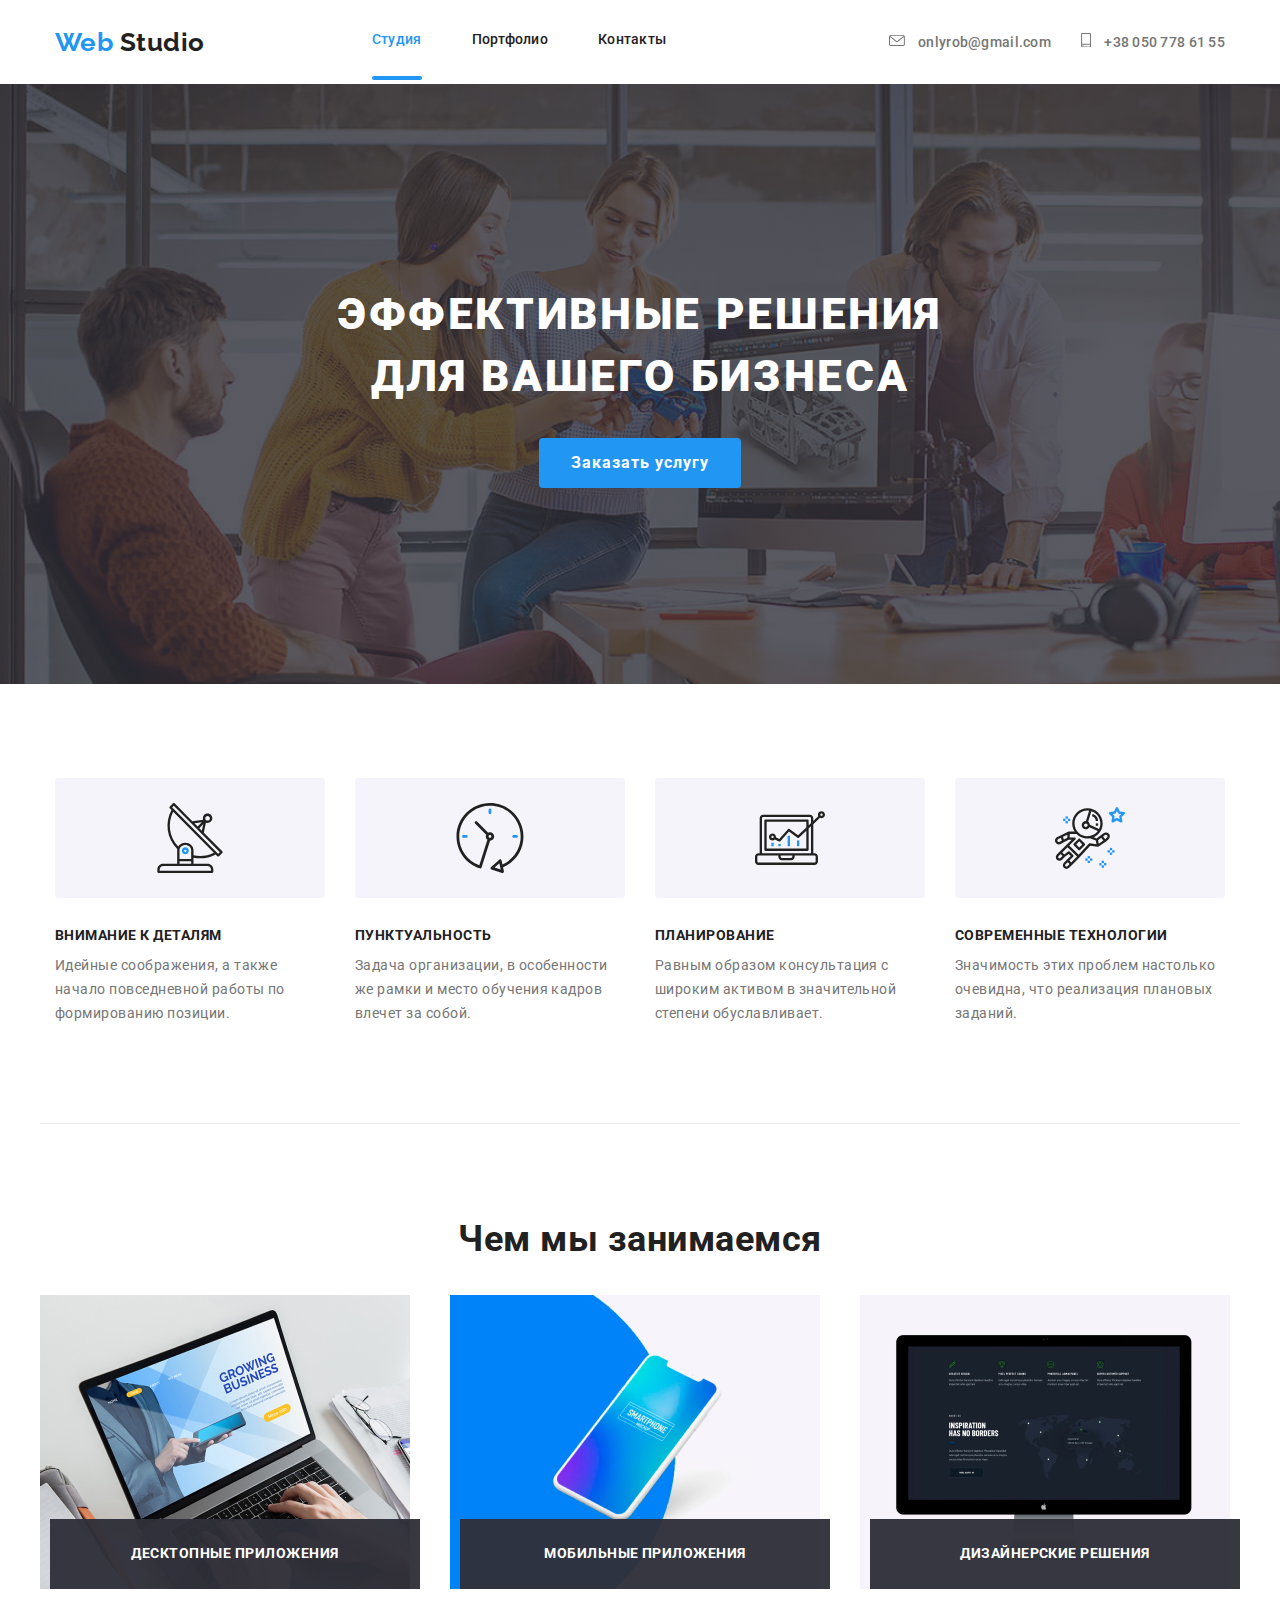
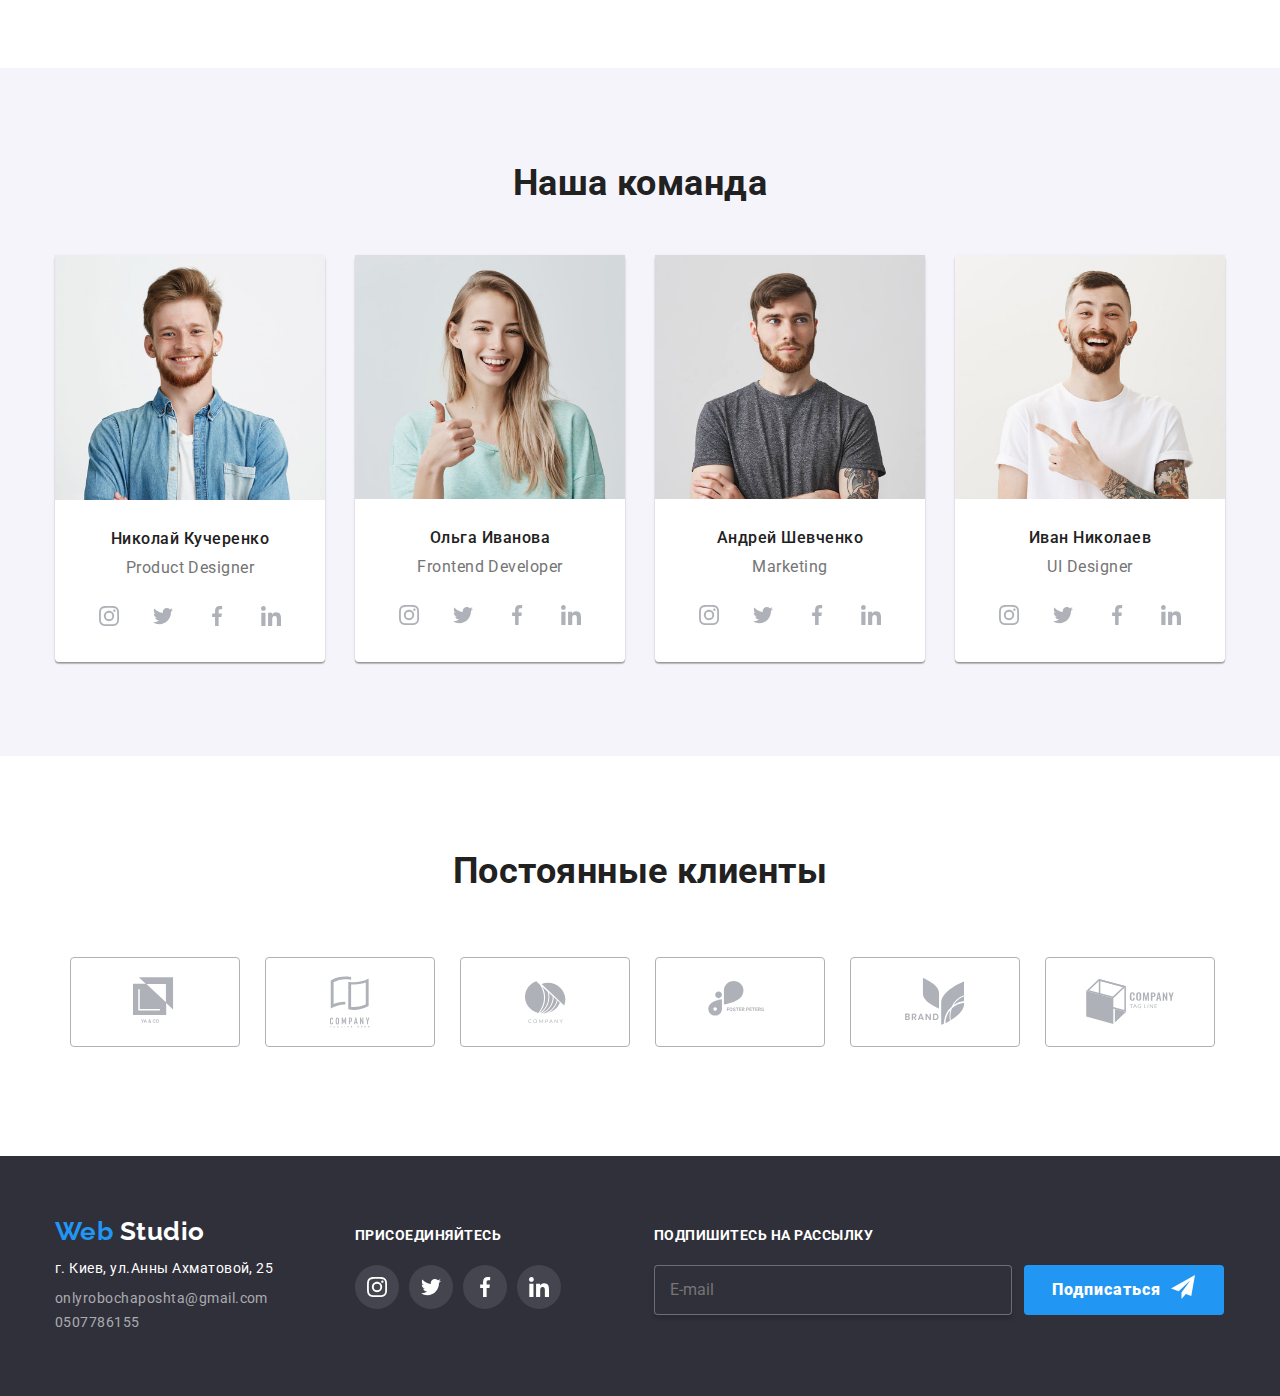
==== commit 44b7e8b8: "finished adaptation" ====
--- a/index.html
+++ b/index.html
@@ -432,61 +432,63 @@
     </main>
     <footer class="bg-footer">
       <div class="container flex-footer">
-        <div class="adrfooter-div">
-          <a href="./index.html" class="general-a logo">
-            <span class="color-logo">Web</span> Studio</a
-          >
-          <address class="general-address">
-            <p class="street">г. Киев, ул.Анны Ахматовой, 25</p>
-            <ul class="general-ul address-ul">
-              <li>
-                <a href="tel:0507786155" class="general-a number-footer"
-                  >0507786155</a
-                >
-              </li>
-              <li>
-                <a
-                  href="mailto:onlyrobochaposhta@gmail.com"
-                  class="general-a number-footer"
-                >
-                  onlyrobochaposhta@gmail.com
+        <div class="container-footer">
+          <div class="adrfooter-div">
+            <a href="./index.html" class="general-a logo">
+              <span class="color-logo">Web</span> Studio</a
+            >
+            <address class="general-address">
+              <p class="street">г. Киев, ул.Анны Ахматовой, 25</p>
+              <ul class="general-ul address-ul">
+                <li>
+                  <a
+                    href="mailto:onlyrobochaposhta@gmail.com"
+                    class="general-a number-footer"
+                  >
+                    onlyrobochaposhta@gmail.com
+                  </a>
+                </li>
+                <li>
+                  <a href="tel:0507786155" class="general-a number-footer"
+                    >0507786155</a
+                  >
+                </li>
+              </ul>
+            </address>
+          </div>
+          <div class="footer-m">
+            <h2 class="footer-heading">присоединяйтесь</h2>
+            <ul class="general-ul general-flex flex-mobfooter">
+              <li class="item">
+                <a href="" class="general-a fsocial-box">
+                  <svg class="instagram-two">
+                    <use href="./images/spryte.svg#instagram-2"></use>
+                  </svg>
                 </a>
               </li>
+              <li class="item">
+                <a href="" class="general-a fsocial-box">
+                  <svg class="twitter-two">
+                    <use href="./images/spryte.svg#twitter-2"></use>
+                  </svg>
+                </a>
+              </li>
+              <li class="item">
+                <a href="" class="general-a fsocial-box">
+                  <svg class="facebook-two">
+                    <use href="./images/spryte.svg#facebook-2"></use>
+                  </svg>
+                </a>
+              </li>
+              <li class="item">
+                <a href="" class="general-a fsocial-box">
+                  <svg class="linkedin-two">
+                    <use href="./images/spryte.svg#linkedin-2"></use>
+                  </svg>
+                </a>
+              </li>
             </ul>
-          </address>
-        </div>
-        <div class="footer-m">
-          <h2 class="footer-heading">присоединяйтесь</h2>
-          <ul class="general-ul general-flex">
-            <li class="item">
-              <a href="" class="general-a fsocial-box">
-                <svg class="instagram-two">
-                  <use href="./images/spryte.svg#instagram-2"></use>
-                </svg>
-              </a>
-            </li>
-            <li class="item">
-              <a href="" class="general-a fsocial-box">
-                <svg class="twitter-two">
-                  <use href="./images/spryte.svg#twitter-2"></use>
-                </svg>
-              </a>
-            </li>
-            <li class="item">
-              <a href="" class="general-a fsocial-box">
-                <svg class="facebook-two">
-                  <use href="./images/spryte.svg#facebook-2"></use>
-                </svg>
-              </a>
-            </li>
-            <li class="item">
-              <a href="" class="general-a fsocial-box">
-                <svg class="linkedin-two">
-                  <use href="./images/spryte.svg#linkedin-2"></use>
-                </svg>
-              </a>
-            </li>
-          </ul>
+          </div>
         </div>
         <form class="ssfooter-div">
           <h2 class="footer-heading">Подпишитесь на рассылку</h2>
--- a/css/maine.min.css
+++ b/css/maine.min.css
@@ -1,2 +1,2 @@
-.icon-satellite::before{background-image:url("../images/satellite.svg")}.icon-clock::before{background-image:url("../images/clock.svg")}.icon-pc::before{background-image:url("../images/pc.svg")}.icon-astronaut::before{background-image:url("../images/astronaut.svg")}.hidden-title{margin:0;display:none}body{background-color:#fff;color:#212121;letter-spacing:0.03em;font-family:Roboto, sans-serif}img{display:block}.general-a{text-decoration:none;color:#212121}.general-ul{margin:0;padding:0;list-style:none}.btn{display:inline-block;color:#fff;background-color:#2196f3;font-weight:700;font-size:16px;line-height:1.9;letter-spacing:0.06em;display:inline-block;border-radius:4px;padding:10px 32px;text-align:center;min-width:200px;border:none}.footerbtn-text{display:inline-block;color:#fff;background-color:#2196f3;font-weight:900;font-size:16px;line-height:1.9;letter-spacing:0.06em;display:-webkit-box;display:-ms-flexbox;display:flex;border-radius:4px;padding:10px 28px;text-align:center;min-width:200px;border:none;cursor:pointer}.footerbtn-text:focus{outline:2px solid #fff}.input{color:#fff;padding:16px 15px;background-color:#2f303a;border:1px solid rgba(255,255,255,0.3);-webkit-box-shadow:0px 4px 4px rgba(0,0,0,0.15);box-shadow:0px 4px 4px rgba(0,0,0,0.15);border-radius:4px;outline:none}.icon-btn::after{content:'';display:block;width:24px;height:24px;background-repeat:no-repeat;background-position:center;margin-left:10px;background-image:url(../images/icon-send.svg)}.container{margin:0 auto;padding-left:15px;padding-right:15px}@media screen and (min-width: 480px){.container{width:480px}}@media screen and (min-width: 768px){.container{width:768px}}@media screen and (min-width: 1200px){.container{width:1200px}}.link-block{display:block}.link-block::before{display:block;content:'';height:120px;background-repeat:no-repeat;background-position:center;background-color:#f5f4fa;border-radius:4px}@media screen and (min-width: 480px) and (max-width: 480px){.link-block{max-width:450px}}@media screen and (min-width: 768px){.link-block{width:354px}}@media screen and (min-width: 1200px){.link-block{width:270px}}.header-portfolio{border-bottom-width:1px;border-bottom-style:solid;border-bottom-color:#ececec}@media screen and (min-width: 768px){.general-flex{display:-webkit-box;display:-ms-flexbox;display:flex;-ms-flex-wrap:wrap;flex-wrap:wrap}}.general-nav{color:#212121;display:inline-block;padding-top:32px;padding-bottom:32px;font-weight:500;font-size:14px;line-height:1.14;letter-spacing:0.02em;outline:none;-webkit-transition:color 250ms cubic-bezier(0.4, 0, 0.2, 1);transition:color 250ms cubic-bezier(0.4, 0, 0.2, 1)}.general-nav:hover{color:#2196f3}.general-nav:focus{color:#2196f3}.current{color:#2196f3}.current::after{position:absolute;bottom:0;content:'';display:block;background-color:#2196f3;width:100%;height:4px;border-radius:2px}.number-nav{color:#757575;font-weight:500;font-size:14px;line-height:1.14;letter-spacing:0.02em;outline:none;-webkit-transition:color 250ms cubic-bezier(0.4, 0, 0.2, 1);transition:color 250ms cubic-bezier(0.4, 0, 0.2, 1)}.number-nav:hover{color:#2196f3}.number-nav:focus{color:#2196f3}@media screen and (max-width: 767px){.number-info>.list-number{margin-bottom:16px}}.phone-icon{fill:#757575;width:10px;height:14.94px;margin-right:10px;-webkit-transition:fill 250ms cubic-bezier(0.4, 0, 0.2, 1);transition:fill 250ms cubic-bezier(0.4, 0, 0.2, 1)}.mail-icon{fill:#757575;width:16px;height:11.2px;margin-right:10px;-webkit-transition:fill 250ms cubic-bezier(0.4, 0, 0.2, 1);transition:fill 250ms cubic-bezier(0.4, 0, 0.2, 1)}.number-nav:hover .phone-icon{fill:#2196f3}.number-nav:focus .phone-icon{fill:#2196f3}.number-nav:hover .mail-icon{fill:#2196f3}.number-nav:focus .mail-icon{fill:#2196f3}@media screen and (min-width: 1200px){.number-info .list-number:not(:last-child){margin-right:30px}}@media screen and (max-width: 767px){.number-info{margin-bottom:60px;margin-top:60px}}.number-info{margin-left:auto}@media screen and (min-width: 768px){.general-ul.nav-list{display:-webkit-box;display:-ms-flexbox;display:flex}}@media screen and (min-width: 1200px){.general-ul.nav-list{display:-webkit-box;display:-ms-flexbox;display:flex}}@media screen and (min-width: 768px){.nav-list .nav-item:not(:last-child){margin-right:50px}}@media screen and (min-width: 1200px){.nav-list{margin-left:86px}}@media screen and (min-width: 1200px){.number-info{display:-webkit-box;display:-ms-flexbox;display:flex}}@media screen and (min-width: 768px){.flex-boxoll{display:-webkit-box;display:-ms-flexbox;display:flex}}@media screen and (min-width: 1200px){.flex-boxoll{display:-webkit-box;display:-ms-flexbox;display:flex}}.flex-boxnav{-webkit-box-align:center;-ms-flex-align:center;align-items:center}.modal{position:fixed;top:0;left:0;width:100%;height:100%;background-color:rgba(0,0,0,0.2);opacity:1;-webkit-transition:opacity 250ms cubic-bezier(0.4, 0, 0.2, 1);transition:opacity 250ms cubic-bezier(0.4, 0, 0.2, 1)}.modal.is-hidden{opacity:0;pointer-events:none}.modal.is-hidden .modal-form{-webkit-transform:translate(-50%, -50%) scale(0.1);transform:translate(-50%, -50%) scale(0.1)}.modal-form{position:absolute;top:50%;left:50%;text-align:center;background-color:#fff;padding:40px 40px;width:528px;height:581px;margin:0 auto;-webkit-transform:translate(-50%, -50%) scale(1);transform:translate(-50%, -50%) scale(1);-webkit-transition:-webkit-transform 250ms cubic-bezier(0.4, 0, 0.2, 1);transition:-webkit-transform 250ms cubic-bezier(0.4, 0, 0.2, 1);transition:transform 250ms cubic-bezier(0.4, 0, 0.2, 1);transition:transform 250ms cubic-bezier(0.4, 0, 0.2, 1), -webkit-transform 250ms cubic-bezier(0.4, 0, 0.2, 1)}.modal-p{margin-top:0px;margin-bottom:30px;font-weight:700;font-size:20px;line-height:1.15}.input-modal{width:448px;height:40px;padding:12px 42px;border:1px solid rgba(33,33,33,0.2);border-radius:4px;display:inline-block;outline:none}.input-modal:focus{border:1px solid #2196f3;border-radius:4px}.input-textarea{width:448px;height:120px;border:1px solid rgba(33,33,33,0.2);border-radius:4px;resize:none;outline:none}.input-textarea:focus{border:1px solid #2196f3;border-radius:4px}.policy{position:relative;display:inline-block;color:#757575;font-weight:400;font-size:14px;line-height:1.71;margin-bottom:30px}.policy .general-a{display:inline-block;color:#2196f3;text-decoration:underline;font-weight:400;font-size:14px;line-height:1.71}.policy-input{margin-left:23.48px;-webkit-appearance:none;-moz-appearance:none;appearance:none}.btn-modal{padding:10px 55px;background:#2196f3;color:#fff;-webkit-box-shadow:0px 4px 4px rgba(0,0,0,0.15);box-shadow:0px 4px 4px rgba(0,0,0,0.15);border:none;border-radius:4px;font-weight:700;font-size:16px;line-height:1.87;letter-spacing:0.06em}.form-input{position:relative;margin-bottom:28px}.form-inputcom{position:relative;margin-bottom:20px}.text-formcom{position:absolute;top:3px;left:3px;display:inline-block;color:#757575;font-weight:400;font-size:14px;line-height:1.14;letter-spacing:0.01em;-webkit-transition:color 250ms cubic-bezier(0.4, 0, 0.2, 1),line-height 250ms cubic-bezier(0.4, 0, 0.2, 1),font-size 250ms cubic-bezier(0.4, 0, 0.2, 1),-webkit-transform 250ms cubic-bezier(0.4, 0, 0.2, 1);transition:color 250ms cubic-bezier(0.4, 0, 0.2, 1),line-height 250ms cubic-bezier(0.4, 0, 0.2, 1),font-size 250ms cubic-bezier(0.4, 0, 0.2, 1),-webkit-transform 250ms cubic-bezier(0.4, 0, 0.2, 1);transition:transform 250ms cubic-bezier(0.4, 0, 0.2, 1),color 250ms cubic-bezier(0.4, 0, 0.2, 1),line-height 250ms cubic-bezier(0.4, 0, 0.2, 1),font-size 250ms cubic-bezier(0.4, 0, 0.2, 1);transition:transform 250ms cubic-bezier(0.4, 0, 0.2, 1),color 250ms cubic-bezier(0.4, 0, 0.2, 1),line-height 250ms cubic-bezier(0.4, 0, 0.2, 1),font-size 250ms cubic-bezier(0.4, 0, 0.2, 1),-webkit-transform 250ms cubic-bezier(0.4, 0, 0.2, 1)}.text-form{position:absolute;top:50%;left:42px;display:inline-block;color:#757575;font-weight:400;font-size:14px;line-height:1.14;letter-spacing:0.01em;-webkit-transform:translateY(-50%);transform:translateY(-50%);-webkit-transition:color 250ms cubic-bezier(0.4, 0, 0.2, 1),line-height 250ms cubic-bezier(0.4, 0, 0.2, 1),font-size 250ms cubic-bezier(0.4, 0, 0.2, 1),-webkit-transform 250ms cubic-bezier(0.4, 0, 0.2, 1);transition:color 250ms cubic-bezier(0.4, 0, 0.2, 1),line-height 250ms cubic-bezier(0.4, 0, 0.2, 1),font-size 250ms cubic-bezier(0.4, 0, 0.2, 1),-webkit-transform 250ms cubic-bezier(0.4, 0, 0.2, 1);transition:transform 250ms cubic-bezier(0.4, 0, 0.2, 1),color 250ms cubic-bezier(0.4, 0, 0.2, 1),line-height 250ms cubic-bezier(0.4, 0, 0.2, 1),font-size 250ms cubic-bezier(0.4, 0, 0.2, 1);transition:transform 250ms cubic-bezier(0.4, 0, 0.2, 1),color 250ms cubic-bezier(0.4, 0, 0.2, 1),line-height 250ms cubic-bezier(0.4, 0, 0.2, 1),font-size 250ms cubic-bezier(0.4, 0, 0.2, 1),-webkit-transform 250ms cubic-bezier(0.4, 0, 0.2, 1)}.images-modal{position:absolute;top:50%;left:16px;fill:#212121;display:inline-block;width:18px;height:18px;-webkit-transform:translateY(-50%);transform:translateY(-50%);-webkit-transition:fill 250ms cubic-bezier(0.4, 0, 0.2, 1);transition:fill 250ms cubic-bezier(0.4, 0, 0.2, 1)}.input-modal:focus ~ .text-form,.input-modal:not(:placeholder-shown) ~ .text-form{-webkit-transform:translate(-24px, -38px);transform:translate(-24px, -38px);color:#2196f3;font-size:12px;line-height:1.16}.input-modal:focus ~ .images-modal{fill:#2196f3}.input-textarea:focus+.text-formcom,.input-textarea:not(:placeholder-shown)+.text-formcom{-webkit-transform:translateY(-21px);transform:translateY(-21px);color:#2196f3;font-size:12px;line-height:1.16}.icon-modal{position:absolute;top:50%;left:0;display:inline-block;width:15px;height:15px;border:2px solid black;border-radius:4px;-webkit-transform:translateY(-50%);transform:translateY(-50%)}.policy-input:checked ~ .icon-modal{background-color:#2196f3;background-image:url(../images/checked.svg);background-size:contain;background-origin:border-box;border-color:#2196f3}.btn-close{position:absolute;top:8px;right:8px;width:30px;height:30px;background-image:url(../images/close-modal.svg);background-color:#fff;border:none;border-radius:50%;-webkit-box-shadow:0px 2px 1px rgba(0,0,0,0.2),0px 1px 1px rgba(0,0,0,0.14),0px 1px 3px rgba(0,0,0,0.12);box-shadow:0px 2px 1px rgba(0,0,0,0.2),0px 1px 1px rgba(0,0,0,0.14),0px 1px 3px rgba(0,0,0,0.12)}.hero{text-align:center;margin-left:auto;margin-right:auto;background-repeat:no-repeat}@media screen and (max-width: 767px){.hero{background-image:-webkit-gradient(linear, left top, right top, from(rgba(47,48,58,0.8)), to(rgba(47,48,58,0.8))),url("../images/header-mobile.jpg");background-image:linear-gradient(to right, rgba(47,48,58,0.8), rgba(47,48,58,0.8)),url("../images/header-mobile.jpg");background-size:480px 400px;max-width:480px;height:400px}}@media screen and (min-width: 768px){.hero{background-image:-webkit-gradient(linear, left top, right top, from(rgba(47,48,58,0.8)), to(rgba(47,48,58,0.8))),url("../images/header-tablets.jpg");background-image:linear-gradient(to right, rgba(47,48,58,0.8), rgba(47,48,58,0.8)),url("../images/header-tablets.jpg");background-size:768px 400px;max-width:768px;height:400px}}@media screen and (min-width: 1200px){.hero{background-image:-webkit-gradient(linear, left top, right top, from(rgba(47,48,58,0.8)), to(rgba(47,48,58,0.8))),url("../images/header.jpg");background-image:linear-gradient(to right, rgba(47,48,58,0.8), rgba(47,48,58,0.8)),url("../images/header.jpg");background-size:1600px 600px;max-width:1600px;height:600px}}.hero-container{margin:0 auto}@media screen and (max-width: 767px){.hero-container{max-width:360px;height:400px;padding-top:118px}}@media screen and (min-width: 768px){.hero-container{max-width:360px;height:400px;padding-top:118px}}@media screen and (min-width: 1200px){.hero-container{max-width:696px;height:600px;padding-top:200px;padding-bottom:200px}}.title-general{color:#fff;margin-top:0;margin-bottom:30px;margin-left:auto;margin-right:auto;font-weight:900;text-transform:uppercase;letter-spacing:0.06em}@media screen and (max-width: 767px){.title-general{font-size:26px;line-height:1.62}}@media screen and (min-width: 1200px){.title-general{font-size:44px;line-height:1.4}}.title-h{margin-top:0px;margin-bottom:50px;font-weight:700;font-size:36px;line-height:1.17;text-align:center}.title-text{height:16px;margin-top:30px;margin-bottom:0px;font-weight:700;font-size:14px;line-height:1.14;text-transform:uppercase}.paragraph-text{color:#757575;height:75px;margin-top:10px;margin-bottom:0px;font-weight:400;font-size:14px;line-height:1.714}.section-one .container{padding-top:94px;padding-bottom:94px;border-bottom:1px solid #ececec}@media screen and (min-width: 768px){.about-us{width:calc((100% - 4 * 15px) / 2);margin:15px}}@media screen and (min-width: 1200px){.about-us{width:calc((100% - 8 * 15px) / 4);margin-right:15px}}.section-oneli{margin:-15px}.section-two .container{padding-top:94px;padding-bottom:94px}@media screen and (max-width: 1199px){.section-two{display:none}}.text-work{position:absolute;bottom:0;right:0;color:#fff;background:rgba(47,48,58,0.8);width:370px;height:70px;margin-top:0px;margin-bottom:0px;padding-top:27px;font-weight:700;font-size:14px;line-height:1.14;text-align:center;text-transform:uppercase}.work-card{background:#fff;padding-bottom:24px;border-radius:4px;-webkit-box-shadow:0px 2px 1px rgba(0,0,0,0.2),0px 1px 1px rgba(0,0,0,0.14),0px 1px 3px rgba(0,0,0,0.12);box-shadow:0px 2px 1px rgba(0,0,0,0.2),0px 1px 1px rgba(0,0,0,0.14),0px 1px 3px rgba(0,0,0,0.12)}@media screen and (min-width: 1200px){.work-calc{width:calc((100% - 60px) / 3);margin-right:30px}.work-calc:nth-child(3n){margin-right:0px}}.section-three{background-color:#f5f4fa}.section-three .container{padding-bottom:94px;padding-top:94px}.position{position:relative}.name-people{margin-top:30px;margin-bottom:0px;font-weight:500;font-size:16px;line-height:1.18;text-align:center}@media screen and (max-width: 767px){.team-calc:not(:last-child){margin-bottom:30px}}@media screen and (min-width: 768px){.team-calc{width:calc((100% - 4 * 15px) / 2);margin:15px}}@media screen and (min-width: 1200px){.team-calc{width:calc((100% - 8 * 15px) / 4);margin:15px}}@media screen and (min-width: 768px){.work-list{display:-webkit-box;display:-ms-flexbox;display:flex;-ms-flex-wrap:wrap;flex-wrap:wrap;margin:-15px}}.work-people{color:#757575;margin-top:10px;margin-bottom:0px;font-weight:400;font-size:16px;line-height:1.18;text-align:center}.social-network{margin-top:16px;display:-webkit-box;display:-ms-flexbox;display:flex;-webkit-box-pack:center;-ms-flex-pack:center;justify-content:center}.section{background-color:#f5f4fa}.social-box{display:-webkit-box;display:-ms-flexbox;display:flex;-webkit-box-align:center;-ms-flex-align:center;align-items:center;background-color:#fff;width:44px;height:44px;border-radius:50%;outline:none;-webkit-transition:background-color 250ms cubic-bezier(0.4, 0, 0.2, 1);transition:background-color 250ms cubic-bezier(0.4, 0, 0.2, 1)}.social-box:hover{background-color:#2196f3}.social-box:focus{background-color:#2196f3}.photo-set{display:block;width:100%}.instagram{fill:#afb1b8;width:20px;height:20px;margin-left:auto;margin-right:auto;-webkit-transition:fill 250ms cubic-bezier(0.4, 0, 0.2, 1);transition:fill 250ms cubic-bezier(0.4, 0, 0.2, 1)}.twitter{fill:#afb1b8;width:20px;height:20px;margin-left:auto;margin-right:auto;-webkit-transition:fill 250ms cubic-bezier(0.4, 0, 0.2, 1);transition:fill 250ms cubic-bezier(0.4, 0, 0.2, 1)}.facebook{fill:#afb1b8;width:20px;height:20px;margin-left:auto;margin-right:auto;-webkit-transition:fill 250ms cubic-bezier(0.4, 0, 0.2, 1);transition:fill 250ms cubic-bezier(0.4, 0, 0.2, 1)}.linkedin{fill:#afb1b8;width:20px;height:20px;margin-left:auto;margin-right:auto;-webkit-transition:fill 250ms cubic-bezier(0.4, 0, 0.2, 1);transition:fill 250ms cubic-bezier(0.4, 0, 0.2, 1)}.social-box:hover .instagram,.social-box:focus .instagram{fill:#fff}.social-box:hover .twitter,.social-box:focus .twitter{fill:#fff}.social-box:hover .facebook,.social-box:focus .facebook{fill:#fff}.social-box:hover .linkedin,.social-box:focus .linkedin{fill:#fff}.section-four .container{padding-top:94px;padding-bottom:94px}.company-border{display:-webkit-box;display:-ms-flexbox;display:flex;-webkit-box-align:center;-ms-flex-align:center;align-items:center;height:90px;border:1px solid #afb1b8;outline:none;border-radius:4px;-webkit-transition:border 250ms cubic-bezier(0.4, 0, 0.2, 1);transition:border 250ms cubic-bezier(0.4, 0, 0.2, 1)}.company-border:hover{border-color:#2196f3}.company-border:focus{border-color:#2196f3}@media screen and (min-width: 768px){.company-border{width:226px}}@media screen and (min-width: 1200px){.company-border{width:170px}}.company-border:hover .logo-one,.company-border:focus .logo-one{fill:#2196f3}.company-border:hover .logo-two,.company-border:focus .logo-two{fill:#2196f3}.company-border:hover .logo-three,.company-border:focus .logo-three{fill:#2196f3}.company-border:hover .logo-four,.company-border:focus .logo-four{fill:#2196f3}.company-border:hover .logo-five,.company-border:focus .logo-five{fill:#2196f3}.company-border:hover .logo-six,.company-border:focus .logo-six{fill:#2196f3}@media screen and (max-width: 767px){.company{margin:-15px;display:-webkit-box;display:-ms-flexbox;display:flex;-webkit-box-pack:center;-ms-flex-pack:center;justify-content:center;-ms-flex-wrap:wrap;flex-wrap:wrap}}@media screen and (min-width: 768px){.company{margin:-15px;display:-webkit-box;display:-ms-flexbox;display:flex;-webkit-box-pack:center;-ms-flex-pack:center;justify-content:center;-ms-flex-wrap:wrap;flex-wrap:wrap}}@media screen and (min-width: 1200px){.company{margin:-15px;display:-webkit-box;display:-ms-flexbox;display:flex;-webkit-box-pack:center;-ms-flex-pack:center;justify-content:center;margin:0 auto}}.item-company{display:inline-block}@media screen and (max-width: 767px){.item-company{width:calc((100% - 4 * 15px) / 2);margin:15px}}@media screen and (min-width: 768px){.item-company{width:calc((100% - 6 * 15px) / 3);margin:15px}}@media screen and (min-width: 1200px){.item-company{width:calc((100% - 12 * 15px) / 6);margin:15px}}.social-network .item:not(:last-child){margin-right:10px}.logo-one{fill:#afb1b8;width:44.27px;height:49.23px;margin-right:auto;margin-left:auto;-webkit-transition:fill 250ms cubic-bezier(0.4, 0, 0.2, 1);transition:fill 250ms cubic-bezier(0.4, 0, 0.2, 1)}.logo-two{fill:#afb1b8;width:40px;height:52px;margin-right:auto;margin-left:auto;-webkit-transition:fill 250ms cubic-bezier(0.4, 0, 0.2, 1);transition:fill 250ms cubic-bezier(0.4, 0, 0.2, 1)}.logo-three{fill:#afb1b8;width:41px;height:42.6px;margin-right:auto;margin-left:auto;-webkit-transition:fill 250ms cubic-bezier(0.4, 0, 0.2, 1);transition:fill 250ms cubic-bezier(0.4, 0, 0.2, 1)}.logo-four{fill:#afb1b8;width:79.66px;height:42.02px;margin-right:auto;margin-left:auto;-webkit-transition:fill 250ms cubic-bezier(0.4, 0, 0.2, 1);transition:fill 250ms cubic-bezier(0.4, 0, 0.2, 1)}.logo-five{fill:#afb1b8;width:59px;height:47px;margin-right:auto;margin-left:auto;-webkit-transition:fill 250ms cubic-bezier(0.4, 0, 0.2, 1);transition:fill 250ms cubic-bezier(0.4, 0, 0.2, 1)}.logo-six{fill:#afb1b8;width:88.48px;height:45.44px;margin-right:auto;margin-left:auto;-webkit-transition:fill 250ms cubic-bezier(0.4, 0, 0.2, 1);transition:fill 250ms cubic-bezier(0.4, 0, 0.2, 1)}.logo{color:#212121;font-family:Raleway;font-weight:700;font-size:26px;line-height:1.19}.color-logo{color:#2196f3}.adrfooter-div .general-a.logo{color:#fff}.bg-footer{background-color:#2f303a}@media screen and (max-width: 767px){.bg-footer{padding-top:60px}}.bg-footer .container{padding-bottom:60px}.general-address{font-style:normal}@media screen and (min-width: 1200px){.general-address{width:231px;margin-right:69px}}.footer-m .footer-heading{width:145px;height:16px}.footer-heading{color:#fff;margin-top:0px;margin-bottom:21px;margin-right:0px;font-weight:700;font-size:14px;line-height:1.14;text-transform:uppercase}@media screen and (min-width: 1200px){.flex-footer{display:-webkit-box;display:-ms-flexbox;display:flex}}.general-flex .item:not(:last-child){margin-right:10px}@media screen and (max-width: 767px){.adrfooter-div{margin:0 auto}}@media screen and (min-width: 768px){.adrfooter-div{margin-top:60px}}.number-footer{color:rgba(255,255,255,0.6);font-weight:normal;font-size:14px;line-height:1.71}.street{color:#fff;height:21px;margin-top:10px;margin-bottom:0px;font-weight:400;font-size:14px;line-height:1.71}@media screen and (min-width: 1200px){.street{width:231px}}.fsocial-box{display:-webkit-box;display:-ms-flexbox;display:flex;-webkit-box-align:center;-ms-flex-align:center;align-items:center;background-color:rgba(255,255,255,0.1);width:44px;height:44px;border-radius:50%;outline:none;-webkit-transition:background-color 250ms cubic-bezier(0.4, 0, 0.2, 1);transition:background-color 250ms cubic-bezier(0.4, 0, 0.2, 1)}.fsocial-box:hover{background-color:#2196f3}.fsocial-box:focus{background-color:#2196f3}.address-ul{height:21px;margin-top:9px;margin-bottom:28px}@media screen and (min-width: 1200px){.address-ul{width:231px}}.instagram-two{fill:currentColor;width:20px;height:20px;margin-left:auto;margin-right:auto}.twitter-two{fill:currentColor;width:20px;height:20px;margin-left:auto;margin-right:auto}.facebook-two{fill:currentColor;width:20px;height:20px;margin-left:auto;margin-right:auto}.linkedin-two{fill:currentColor;width:20px;height:20px;margin-left:auto;margin-right:auto}.input{margin-right:12px;width:358px;height:50px}.ssfooter-div{margin-top:56px}.footer-m{width:206px;height:81px;margin-top:56px;margin-right:93px}.container-portfolio{margin-top:93px;margin-bottom:94px;margin-left:auto;margin-right:auto;width:1200px;padding-left:15px;padding-right:15px}.button-list{margin-bottom:50px;-webkit-box-pack:center;-ms-flex-pack:center;justify-content:center}.button-box{color:#212121;background-color:#f5f4fa;padding:6px 22px;border:none;border-radius:4px;font-family:Roboto;font-weight:500;font-size:16px;line-height:1.62;-webkit-box-shadow:none;box-shadow:none;outline:none;-webkit-transition:background-color 250ms cubic-bezier(0.4, 0, 0.2, 1),color 250ms cubic-bezier(0.4, 0, 0.2, 1),-webkit-box-shadow 250ms cubic-bezier(0.4, 0, 0.2, 1);transition:background-color 250ms cubic-bezier(0.4, 0, 0.2, 1),color 250ms cubic-bezier(0.4, 0, 0.2, 1),-webkit-box-shadow 250ms cubic-bezier(0.4, 0, 0.2, 1);transition:background-color 250ms cubic-bezier(0.4, 0, 0.2, 1),color 250ms cubic-bezier(0.4, 0, 0.2, 1),box-shadow 250ms cubic-bezier(0.4, 0, 0.2, 1);transition:background-color 250ms cubic-bezier(0.4, 0, 0.2, 1),color 250ms cubic-bezier(0.4, 0, 0.2, 1),box-shadow 250ms cubic-bezier(0.4, 0, 0.2, 1),-webkit-box-shadow 250ms cubic-bezier(0.4, 0, 0.2, 1)}.button-m:not(:last-child){margin-right:8px}.button-box:hover,.button-box:focus{background-color:#2196f3;color:#fff;-webkit-box-shadow:0px 2px 2px rgba(0,0,0,0.12),0px 1px 2px rgba(0,0,0,0.08),0px 3px 1px rgba(0,0,0,0.1);box-shadow:0px 2px 2px rgba(0,0,0,0.12),0px 1px 2px rgba(0,0,0,0.08),0px 3px 1px rgba(0,0,0,0.1)}.portfolio-h{color:#212121;width:322px;margin-top:0px;margin-bottom:0px;font-weight:700;font-size:18px;line-height:2;letter-spacing:0.06em}.portfolio-pone{color:#757575;width:322px;margin-left:0px;margin-right:0px;margin-top:4px;margin-bottom:0px;font-weight:400;font-size:16px;line-height:1.87}.portfolio-text{position:absolute;top:50%;left:50%;-webkit-transform:translate(-50%, -50%);transform:translate(-50%, -50%);color:#fff;width:322px;margin-top:0px;margin-bottom:0px;font-weight:400;font-size:18px;line-height:1.56}.overlay{position:absolute;top:0;left:0;background-color:rgba(33,150,243,0.9);width:100%;height:100%;-webkit-transform:translateY(100%);transform:translateY(100%);-webkit-transition:-webkit-transform 250ms cubic-bezier(0.4, 0, 0.2, 1);transition:-webkit-transform 250ms cubic-bezier(0.4, 0, 0.2, 1);transition:transform 250ms cubic-bezier(0.4, 0, 0.2, 1);transition:transform 250ms cubic-bezier(0.4, 0, 0.2, 1), -webkit-transform 250ms cubic-bezier(0.4, 0, 0.2, 1)}.position{overflow:hidden}.general-a:hover .overlay,.general-a:focus .overlay{-webkit-transform:translateY(0);transform:translateY(0)}.p-list{display:-webkit-box;display:-ms-flexbox;display:flex;-ms-flex-wrap:wrap;flex-wrap:wrap}.portfolio-card{padding-left:24px;padding-right:24px;padding-top:20px;padding-bottom:20px;border-right:1px solid #eeeeee;border-bottom:1px solid #eeeeee;border-left:1px solid #eeeeee}.flex-li{width:calc((100% - 60px) / 3);margin-right:30px;margin-bottom:30px}.flex-li:nth-child(3n){margin-right:0px}.flex-li:nth-last-child(-n+3){margin-bottom:0px}.flex-li .general-a{display:block;outline:none;-webkit-box-shadow:none;box-shadow:none;-webkit-transition:-webkit-box-shadow 250ms cubic-bezier(0.4, 0, 0.2, 1);transition:-webkit-box-shadow 250ms cubic-bezier(0.4, 0, 0.2, 1);transition:box-shadow 250ms cubic-bezier(0.4, 0, 0.2, 1);transition:box-shadow 250ms cubic-bezier(0.4, 0, 0.2, 1), -webkit-box-shadow 250ms cubic-bezier(0.4, 0, 0.2, 1)}.flex-li .general-a:hover,.flex-li .general-a:focus{-webkit-box-shadow:1px 4px 6px rgba(0,0,0,0.16),0px 4px 4px rgba(0,0,0,0.06),0px 1px 1px rgba(0,0,0,0.12);box-shadow:1px 4px 6px rgba(0,0,0,0.16),0px 4px 4px rgba(0,0,0,0.06),0px 1px 1px rgba(0,0,0,0.12)}@media screen and (max-width: 767px) and (min-device-pixel-ratio: 2), screen and (max-width: 767px) and (-webkit-min-device-pixel-ratio: 2), screen and (max-width: 767px) and (min-resolution: 192dpi), screen and (max-width: 767px) and (min-resolution: 2dppx){.hero{background-image:-webkit-gradient(linear, left top, right top, from(rgba(47,48,58,0.8)), to(rgba(47,48,58,0.8))),url("../images/header-mobile@2x.jpg");background-image:linear-gradient(to right, rgba(47,48,58,0.8), rgba(47,48,58,0.8)),url("../images/header-mobile@2x.jpg")}}@media screen and (max-width: 767px) and (min-device-pixel-ratio: 3), screen and (max-width: 767px) and (-webkit-min-device-pixel-ratio: 3), screen and (max-width: 767px) and (min-resolution: 288dpi), screen and (max-width: 767px) and (min-resolution: 3dppx){.hero{background-image:-webkit-gradient(linear, left top, right top, from(rgba(47,48,58,0.8)), to(rgba(47,48,58,0.8))),url("../images/header-mobile@3x.jpg");background-image:linear-gradient(to right, rgba(47,48,58,0.8), rgba(47,48,58,0.8)),url("../images/header-mobile@3x.jpg")}}@media screen and (min-width: 768px) and (min-device-pixel-ratio: 2), screen and (min-width: 768px) and (-webkit-min-device-pixel-ratio: 2), screen and (min-width: 768px) and (min-resolution: 192dpi), screen and (min-width: 768px) and (min-resolution: 2dppx){.hero{background-image:-webkit-gradient(linear, left top, right top, from(rgba(47,48,58,0.8)), to(rgba(47,48,58,0.8))),url("../images/header-tablets@2x.jpg");background-image:linear-gradient(to right, rgba(47,48,58,0.8), rgba(47,48,58,0.8)),url("../images/header-tablets@2x.jpg")}}@media screen and (min-width: 768px) and (min-device-pixel-ratio: 3), screen and (min-width: 768px) and (-webkit-min-device-pixel-ratio: 3), screen and (min-width: 768px) and (min-resolution: 288dpi), screen and (min-width: 768px) and (min-resolution: 3dppx){.hero{background-image:-webkit-gradient(linear, left top, right top, from(rgba(47,48,58,0.8)), to(rgba(47,48,58,0.8))),url("../images/header-tablets@3x.jpg");background-image:linear-gradient(to right, rgba(47,48,58,0.8), rgba(47,48,58,0.8)),url("../images/header-tablets@3x.jpg")}}@media screen and (max-width: 767px){.page-header{position:relative}}@media screen and (max-width: 767px){.menu-button{display:-webkit-inline-box;display:-ms-inline-flexbox;display:inline-flex;margin:0;padding:0;border:none;background-color:transparent;margin-left:auto}.menu-button .icon-close{display:none}.menu-button.is-open .icon-close{display:block}.menu-button.is-open .icon-menumob{display:none}}@media screen and (min-width: 768px){.menu-button{display:none}}@media screen and (max-width: 767px){.menu-mobile{position:absolute;top:100%;left:0;width:100%;background-color:#fff;display:none;text-align:center;border-top:1px solid #ececec;-webkit-box-shadow:0px 1px 3px rgba(0,0,0,0.16),0px 2px 4px rgba(0,0,0,0.08),0px 4px 8px rgba(0,0,0,0.04);box-shadow:0px 1px 3px rgba(0,0,0,0.16),0px 2px 4px rgba(0,0,0,0.08),0px 4px 8px rgba(0,0,0,0.04)}.menu-mobile.is-open{display:block}}@media screen and (min-width: 768px){.menu-mobile{-ms-flex-preferred-size:100%;flex-basis:100%}}@media screen and (max-width: 767px){.container.flex-boxoll.flex-boxnav{display:-webkit-box;display:-ms-flexbox;display:flex}}@media screen and (min-width: 768px){.menu-mobile{margin-left:81px}}
+.icon-satellite::before{background-image:url("../images/satellite.svg")}.icon-clock::before{background-image:url("../images/clock.svg")}.icon-pc::before{background-image:url("../images/pc.svg")}.icon-astronaut::before{background-image:url("../images/astronaut.svg")}.hidden-title{margin:0;display:none}body{background-color:#fff;color:#212121;letter-spacing:0.03em;font-family:Roboto, sans-serif}img{display:block}.general-a{text-decoration:none;color:#212121}.general-ul{margin:0;padding:0;list-style:none}.btn{display:inline-block;color:#fff;background-color:#2196f3;font-weight:700;font-size:16px;line-height:1.9;letter-spacing:0.06em;display:inline-block;border-radius:4px;padding:10px 32px;text-align:center;min-width:200px;border:none}.footerbtn-text{display:inline-block;color:#fff;background-color:#2196f3;font-weight:900;font-size:16px;line-height:1.9;letter-spacing:0.06em;display:-webkit-box;display:-ms-flexbox;display:flex;border-radius:4px;padding:10px 28px;text-align:center;min-width:200px;border:none;cursor:pointer}.footerbtn-text:focus{outline:2px solid #fff}@media screen and (max-width: 767px){.footerbtn-text{margin-top:20px;margin-right:auto;margin-left:auto}}@media screen and (max-width: 1199px){.footerbtn-text{margin-top:20px;margin-right:auto;margin-left:auto}}.input{color:#fff;padding:16px 15px;background-color:#2f303a;border:1px solid rgba(255,255,255,0.3);-webkit-box-shadow:0px 4px 4px rgba(0,0,0,0.15);box-shadow:0px 4px 4px rgba(0,0,0,0.15);border-radius:4px;outline:none}.icon-btn::after{content:'';display:block;width:24px;height:24px;background-repeat:no-repeat;background-position:center;margin-left:10px;background-image:url(../images/icon-send.svg)}.container{margin:0 auto;padding-left:15px;padding-right:15px}@media screen and (min-width: 480px){.container{width:480px}}@media screen and (min-width: 768px){.container{width:768px}}@media screen and (min-width: 1200px){.container{width:1200px}}.link-block{display:block}.link-block::before{display:block;content:'';height:120px;background-repeat:no-repeat;background-position:center;background-color:#f5f4fa;border-radius:4px}@media screen and (min-width: 480px) and (max-width: 480px){.link-block{max-width:450px}}@media screen and (min-width: 768px){.link-block{width:354px}}@media screen and (min-width: 1200px){.link-block{width:270px}}.header-portfolio{border-bottom-width:1px;border-bottom-style:solid;border-bottom-color:#ececec}@media screen and (min-width: 768px){.general-flex{display:-webkit-box;display:-ms-flexbox;display:flex;-ms-flex-wrap:wrap;flex-wrap:wrap}}.general-nav{color:#212121;display:inline-block;padding-top:32px;padding-bottom:32px;font-weight:500;font-size:14px;line-height:1.14;letter-spacing:0.02em;outline:none;-webkit-transition:color 250ms cubic-bezier(0.4, 0, 0.2, 1);transition:color 250ms cubic-bezier(0.4, 0, 0.2, 1)}.general-nav:hover{color:#2196f3}.general-nav:focus{color:#2196f3}.current{color:#2196f3}.current::after{position:absolute;bottom:0;content:'';display:block;background-color:#2196f3;width:100%;height:4px;border-radius:2px}.number-nav{color:#757575;font-weight:500;font-size:14px;line-height:1.14;letter-spacing:0.02em;outline:none;-webkit-transition:color 250ms cubic-bezier(0.4, 0, 0.2, 1);transition:color 250ms cubic-bezier(0.4, 0, 0.2, 1)}.number-nav:hover{color:#2196f3}.number-nav:focus{color:#2196f3}@media screen and (max-width: 767px){.number-info>.list-number{margin-bottom:16px}}.phone-icon{fill:#757575;width:10px;height:14.94px;margin-right:10px;-webkit-transition:fill 250ms cubic-bezier(0.4, 0, 0.2, 1);transition:fill 250ms cubic-bezier(0.4, 0, 0.2, 1)}.mail-icon{fill:#757575;width:16px;height:11.2px;margin-right:10px;-webkit-transition:fill 250ms cubic-bezier(0.4, 0, 0.2, 1);transition:fill 250ms cubic-bezier(0.4, 0, 0.2, 1)}.number-nav:hover .phone-icon{fill:#2196f3}.number-nav:focus .phone-icon{fill:#2196f3}.number-nav:hover .mail-icon{fill:#2196f3}.number-nav:focus .mail-icon{fill:#2196f3}@media screen and (min-width: 1200px){.number-info .list-number:not(:last-child){margin-right:30px}}@media screen and (max-width: 767px){.number-info{margin-bottom:60px;margin-top:60px}}.number-info{margin-left:auto}@media screen and (min-width: 768px){.general-ul.nav-list{display:-webkit-box;display:-ms-flexbox;display:flex}}@media screen and (min-width: 1200px){.general-ul.nav-list{display:-webkit-box;display:-ms-flexbox;display:flex}}@media screen and (min-width: 768px){.nav-list .nav-item:not(:last-child){margin-right:50px}}@media screen and (min-width: 1200px){.nav-list{margin-left:86px}}@media screen and (min-width: 1200px){.number-info{display:-webkit-box;display:-ms-flexbox;display:flex}}@media screen and (min-width: 768px){.flex-boxoll{display:-webkit-box;display:-ms-flexbox;display:flex}}@media screen and (min-width: 1200px){.flex-boxoll{display:-webkit-box;display:-ms-flexbox;display:flex}}.flex-boxnav{-webkit-box-align:center;-ms-flex-align:center;align-items:center}.modal{position:fixed;top:0;left:0;width:100%;height:100%;background-color:rgba(0,0,0,0.2);opacity:1;-webkit-transition:opacity 250ms cubic-bezier(0.4, 0, 0.2, 1);transition:opacity 250ms cubic-bezier(0.4, 0, 0.2, 1)}.modal.is-hidden{opacity:0;pointer-events:none}.modal.is-hidden .modal-form{-webkit-transform:translate(-50%, -50%) scale(0.1);transform:translate(-50%, -50%) scale(0.1)}.modal-form{position:absolute;top:50%;left:50%;text-align:center;background-color:#fff;padding:40px 40px;width:528px;height:581px;margin:0 auto;-webkit-transform:translate(-50%, -50%) scale(1);transform:translate(-50%, -50%) scale(1);-webkit-transition:-webkit-transform 250ms cubic-bezier(0.4, 0, 0.2, 1);transition:-webkit-transform 250ms cubic-bezier(0.4, 0, 0.2, 1);transition:transform 250ms cubic-bezier(0.4, 0, 0.2, 1);transition:transform 250ms cubic-bezier(0.4, 0, 0.2, 1), -webkit-transform 250ms cubic-bezier(0.4, 0, 0.2, 1)}.modal-p{margin-top:0px;margin-bottom:30px;font-weight:700;font-size:20px;line-height:1.15}.input-modal{width:448px;height:40px;padding:12px 42px;border:1px solid rgba(33,33,33,0.2);border-radius:4px;display:inline-block;outline:none}.input-modal:focus{border:1px solid #2196f3;border-radius:4px}.input-textarea{width:448px;height:120px;border:1px solid rgba(33,33,33,0.2);border-radius:4px;resize:none;outline:none}.input-textarea:focus{border:1px solid #2196f3;border-radius:4px}.policy{position:relative;display:inline-block;color:#757575;font-weight:400;font-size:14px;line-height:1.71;margin-bottom:30px}.policy .general-a{display:inline-block;color:#2196f3;text-decoration:underline;font-weight:400;font-size:14px;line-height:1.71}.policy-input{margin-left:23.48px;-webkit-appearance:none;-moz-appearance:none;appearance:none}.btn-modal{padding:10px 55px;background:#2196f3;color:#fff;-webkit-box-shadow:0px 4px 4px rgba(0,0,0,0.15);box-shadow:0px 4px 4px rgba(0,0,0,0.15);border:none;border-radius:4px;font-weight:700;font-size:16px;line-height:1.87;letter-spacing:0.06em}.form-input{position:relative;margin-bottom:28px}.form-inputcom{position:relative;margin-bottom:20px}.text-formcom{position:absolute;top:3px;left:3px;display:inline-block;color:#757575;font-weight:400;font-size:14px;line-height:1.14;letter-spacing:0.01em;-webkit-transition:color 250ms cubic-bezier(0.4, 0, 0.2, 1),line-height 250ms cubic-bezier(0.4, 0, 0.2, 1),font-size 250ms cubic-bezier(0.4, 0, 0.2, 1),-webkit-transform 250ms cubic-bezier(0.4, 0, 0.2, 1);transition:color 250ms cubic-bezier(0.4, 0, 0.2, 1),line-height 250ms cubic-bezier(0.4, 0, 0.2, 1),font-size 250ms cubic-bezier(0.4, 0, 0.2, 1),-webkit-transform 250ms cubic-bezier(0.4, 0, 0.2, 1);transition:transform 250ms cubic-bezier(0.4, 0, 0.2, 1),color 250ms cubic-bezier(0.4, 0, 0.2, 1),line-height 250ms cubic-bezier(0.4, 0, 0.2, 1),font-size 250ms cubic-bezier(0.4, 0, 0.2, 1);transition:transform 250ms cubic-bezier(0.4, 0, 0.2, 1),color 250ms cubic-bezier(0.4, 0, 0.2, 1),line-height 250ms cubic-bezier(0.4, 0, 0.2, 1),font-size 250ms cubic-bezier(0.4, 0, 0.2, 1),-webkit-transform 250ms cubic-bezier(0.4, 0, 0.2, 1)}.text-form{position:absolute;top:50%;left:42px;display:inline-block;color:#757575;font-weight:400;font-size:14px;line-height:1.14;letter-spacing:0.01em;-webkit-transform:translateY(-50%);transform:translateY(-50%);-webkit-transition:color 250ms cubic-bezier(0.4, 0, 0.2, 1),line-height 250ms cubic-bezier(0.4, 0, 0.2, 1),font-size 250ms cubic-bezier(0.4, 0, 0.2, 1),-webkit-transform 250ms cubic-bezier(0.4, 0, 0.2, 1);transition:color 250ms cubic-bezier(0.4, 0, 0.2, 1),line-height 250ms cubic-bezier(0.4, 0, 0.2, 1),font-size 250ms cubic-bezier(0.4, 0, 0.2, 1),-webkit-transform 250ms cubic-bezier(0.4, 0, 0.2, 1);transition:transform 250ms cubic-bezier(0.4, 0, 0.2, 1),color 250ms cubic-bezier(0.4, 0, 0.2, 1),line-height 250ms cubic-bezier(0.4, 0, 0.2, 1),font-size 250ms cubic-bezier(0.4, 0, 0.2, 1);transition:transform 250ms cubic-bezier(0.4, 0, 0.2, 1),color 250ms cubic-bezier(0.4, 0, 0.2, 1),line-height 250ms cubic-bezier(0.4, 0, 0.2, 1),font-size 250ms cubic-bezier(0.4, 0, 0.2, 1),-webkit-transform 250ms cubic-bezier(0.4, 0, 0.2, 1)}.images-modal{position:absolute;top:50%;left:16px;fill:#212121;display:inline-block;width:18px;height:18px;-webkit-transform:translateY(-50%);transform:translateY(-50%);-webkit-transition:fill 250ms cubic-bezier(0.4, 0, 0.2, 1);transition:fill 250ms cubic-bezier(0.4, 0, 0.2, 1)}.input-modal:focus ~ .text-form,.input-modal:not(:placeholder-shown) ~ .text-form{-webkit-transform:translate(-24px, -38px);transform:translate(-24px, -38px);color:#2196f3;font-size:12px;line-height:1.16}.input-modal:focus ~ .images-modal{fill:#2196f3}.input-textarea:focus+.text-formcom,.input-textarea:not(:placeholder-shown)+.text-formcom{-webkit-transform:translateY(-21px);transform:translateY(-21px);color:#2196f3;font-size:12px;line-height:1.16}.icon-modal{position:absolute;top:50%;left:0;display:inline-block;width:15px;height:15px;border:2px solid black;border-radius:4px;-webkit-transform:translateY(-50%);transform:translateY(-50%)}.policy-input:checked ~ .icon-modal{background-color:#2196f3;background-image:url(../images/checked.svg);background-size:contain;background-origin:border-box;border-color:#2196f3}.btn-close{position:absolute;top:8px;right:8px;width:30px;height:30px;background-image:url(../images/close-modal.svg);background-color:#fff;border:none;border-radius:50%;-webkit-box-shadow:0px 2px 1px rgba(0,0,0,0.2),0px 1px 1px rgba(0,0,0,0.14),0px 1px 3px rgba(0,0,0,0.12);box-shadow:0px 2px 1px rgba(0,0,0,0.2),0px 1px 1px rgba(0,0,0,0.14),0px 1px 3px rgba(0,0,0,0.12)}.hero{text-align:center;margin-left:auto;margin-right:auto;background-repeat:no-repeat}@media screen and (max-width: 767px){.hero{background-image:-webkit-gradient(linear, left top, right top, from(rgba(47,48,58,0.8)), to(rgba(47,48,58,0.8))),url("../images/header-mobile.jpg");background-image:linear-gradient(to right, rgba(47,48,58,0.8), rgba(47,48,58,0.8)),url("../images/header-mobile.jpg");background-size:480px 400px;max-width:480px;height:400px}}@media screen and (min-width: 768px){.hero{background-image:-webkit-gradient(linear, left top, right top, from(rgba(47,48,58,0.8)), to(rgba(47,48,58,0.8))),url("../images/header-tablets.jpg");background-image:linear-gradient(to right, rgba(47,48,58,0.8), rgba(47,48,58,0.8)),url("../images/header-tablets.jpg");background-size:768px 400px;max-width:768px;height:400px}}@media screen and (min-width: 1200px){.hero{background-image:-webkit-gradient(linear, left top, right top, from(rgba(47,48,58,0.8)), to(rgba(47,48,58,0.8))),url("../images/header.jpg");background-image:linear-gradient(to right, rgba(47,48,58,0.8), rgba(47,48,58,0.8)),url("../images/header.jpg");background-size:1600px 600px;max-width:1600px;height:600px}}.hero-container{margin:0 auto}@media screen and (max-width: 767px){.hero-container{max-width:360px;height:400px;padding-top:118px}}@media screen and (min-width: 768px){.hero-container{max-width:360px;height:400px;padding-top:118px}}@media screen and (min-width: 1200px){.hero-container{max-width:696px;height:600px;padding-top:200px;padding-bottom:200px}}.title-general{color:#fff;margin-top:0;margin-bottom:30px;margin-left:auto;margin-right:auto;font-weight:900;text-transform:uppercase;letter-spacing:0.06em}@media screen and (max-width: 767px){.title-general{font-size:26px;line-height:1.62}}@media screen and (min-width: 1200px){.title-general{font-size:44px;line-height:1.4}}.title-h{margin-top:0px;margin-bottom:50px;font-weight:700;font-size:36px;line-height:1.17;text-align:center}.title-text{height:16px;margin-top:30px;margin-bottom:0px;font-weight:700;font-size:14px;line-height:1.14;text-transform:uppercase}.paragraph-text{color:#757575;height:75px;margin-top:10px;margin-bottom:0px;font-weight:400;font-size:14px;line-height:1.714}.section-one .container{padding-top:94px;padding-bottom:94px;border-bottom:1px solid #ececec}@media screen and (min-width: 768px){.about-us{width:calc((100% - 4 * 15px) / 2);margin:15px}}@media screen and (min-width: 1200px){.about-us{width:calc((100% - 8 * 15px) / 4);margin-right:15px}}.section-oneli{margin:-15px}.section-two .container{padding-top:94px;padding-bottom:94px}@media screen and (max-width: 1199px){.section-two{display:none}}.text-work{position:absolute;bottom:0;right:0;color:#fff;background:rgba(47,48,58,0.8);width:370px;height:70px;margin-top:0px;margin-bottom:0px;padding-top:27px;font-weight:700;font-size:14px;line-height:1.14;text-align:center;text-transform:uppercase}.work-card{background:#fff;padding-bottom:24px;border-radius:4px;-webkit-box-shadow:0px 2px 1px rgba(0,0,0,0.2),0px 1px 1px rgba(0,0,0,0.14),0px 1px 3px rgba(0,0,0,0.12);box-shadow:0px 2px 1px rgba(0,0,0,0.2),0px 1px 1px rgba(0,0,0,0.14),0px 1px 3px rgba(0,0,0,0.12)}@media screen and (min-width: 1200px){.work-calc{width:calc((100% - 60px) / 3);margin-right:30px}.work-calc:nth-child(3n){margin-right:0px}}.section-three{background-color:#f5f4fa}.section-three .container{padding-bottom:94px;padding-top:94px}.position{position:relative}.name-people{margin-top:30px;margin-bottom:0px;font-weight:500;font-size:16px;line-height:1.18;text-align:center}@media screen and (max-width: 767px){.team-calc:not(:last-child){margin-bottom:30px}}@media screen and (min-width: 768px){.team-calc{width:calc((100% - 4 * 15px) / 2);margin:15px}}@media screen and (min-width: 1200px){.team-calc{width:calc((100% - 8 * 15px) / 4);margin:15px}}@media screen and (min-width: 768px){.work-list{display:-webkit-box;display:-ms-flexbox;display:flex;-ms-flex-wrap:wrap;flex-wrap:wrap;margin:-15px}}.work-people{color:#757575;margin-top:10px;margin-bottom:0px;font-weight:400;font-size:16px;line-height:1.18;text-align:center}.social-network{margin-top:16px;display:-webkit-box;display:-ms-flexbox;display:flex;-webkit-box-pack:center;-ms-flex-pack:center;justify-content:center}.section{background-color:#f5f4fa}.social-box{display:-webkit-box;display:-ms-flexbox;display:flex;-webkit-box-align:center;-ms-flex-align:center;align-items:center;background-color:#fff;width:44px;height:44px;border-radius:50%;outline:none;-webkit-transition:background-color 250ms cubic-bezier(0.4, 0, 0.2, 1);transition:background-color 250ms cubic-bezier(0.4, 0, 0.2, 1)}.social-box:hover{background-color:#2196f3}.social-box:focus{background-color:#2196f3}.photo-set{display:block;width:100%}.instagram{fill:#afb1b8;width:20px;height:20px;margin-left:auto;margin-right:auto;-webkit-transition:fill 250ms cubic-bezier(0.4, 0, 0.2, 1);transition:fill 250ms cubic-bezier(0.4, 0, 0.2, 1)}.twitter{fill:#afb1b8;width:20px;height:20px;margin-left:auto;margin-right:auto;-webkit-transition:fill 250ms cubic-bezier(0.4, 0, 0.2, 1);transition:fill 250ms cubic-bezier(0.4, 0, 0.2, 1)}.facebook{fill:#afb1b8;width:20px;height:20px;margin-left:auto;margin-right:auto;-webkit-transition:fill 250ms cubic-bezier(0.4, 0, 0.2, 1);transition:fill 250ms cubic-bezier(0.4, 0, 0.2, 1)}.linkedin{fill:#afb1b8;width:20px;height:20px;margin-left:auto;margin-right:auto;-webkit-transition:fill 250ms cubic-bezier(0.4, 0, 0.2, 1);transition:fill 250ms cubic-bezier(0.4, 0, 0.2, 1)}.social-box:hover .instagram,.social-box:focus .instagram{fill:#fff}.social-box:hover .twitter,.social-box:focus .twitter{fill:#fff}.social-box:hover .facebook,.social-box:focus .facebook{fill:#fff}.social-box:hover .linkedin,.social-box:focus .linkedin{fill:#fff}.section-four .container{padding-top:94px;padding-bottom:94px}.company-border{display:-webkit-box;display:-ms-flexbox;display:flex;-webkit-box-align:center;-ms-flex-align:center;align-items:center;height:90px;border:1px solid #afb1b8;outline:none;border-radius:4px;-webkit-transition:border 250ms cubic-bezier(0.4, 0, 0.2, 1);transition:border 250ms cubic-bezier(0.4, 0, 0.2, 1)}.company-border:hover{border-color:#2196f3}.company-border:focus{border-color:#2196f3}@media screen and (min-width: 768px){.company-border{width:226px}}@media screen and (min-width: 1200px){.company-border{width:170px}}.company-border:hover .logo-one,.company-border:focus .logo-one{fill:#2196f3}.company-border:hover .logo-two,.company-border:focus .logo-two{fill:#2196f3}.company-border:hover .logo-three,.company-border:focus .logo-three{fill:#2196f3}.company-border:hover .logo-four,.company-border:focus .logo-four{fill:#2196f3}.company-border:hover .logo-five,.company-border:focus .logo-five{fill:#2196f3}.company-border:hover .logo-six,.company-border:focus .logo-six{fill:#2196f3}@media screen and (max-width: 767px){.company{margin:-15px;display:-webkit-box;display:-ms-flexbox;display:flex;-webkit-box-pack:center;-ms-flex-pack:center;justify-content:center;-ms-flex-wrap:wrap;flex-wrap:wrap}}@media screen and (min-width: 768px){.company{margin:-15px;display:-webkit-box;display:-ms-flexbox;display:flex;-webkit-box-pack:center;-ms-flex-pack:center;justify-content:center;-ms-flex-wrap:wrap;flex-wrap:wrap}}@media screen and (min-width: 1200px){.company{margin:-15px;display:-webkit-box;display:-ms-flexbox;display:flex;-webkit-box-pack:center;-ms-flex-pack:center;justify-content:center;margin:0 auto}}.item-company{display:inline-block}@media screen and (max-width: 767px){.item-company{width:calc((100% - 4 * 15px) / 2);margin:15px}}@media screen and (min-width: 768px){.item-company{width:calc((100% - 6 * 15px) / 3);margin:15px}}@media screen and (min-width: 1200px){.item-company{width:calc((100% - 12 * 15px) / 6);margin:15px}}.social-network .item:not(:last-child){margin-right:10px}.logo-one{fill:#afb1b8;width:44.27px;height:49.23px;margin-right:auto;margin-left:auto;-webkit-transition:fill 250ms cubic-bezier(0.4, 0, 0.2, 1);transition:fill 250ms cubic-bezier(0.4, 0, 0.2, 1)}.logo-two{fill:#afb1b8;width:40px;height:52px;margin-right:auto;margin-left:auto;-webkit-transition:fill 250ms cubic-bezier(0.4, 0, 0.2, 1);transition:fill 250ms cubic-bezier(0.4, 0, 0.2, 1)}.logo-three{fill:#afb1b8;width:41px;height:42.6px;margin-right:auto;margin-left:auto;-webkit-transition:fill 250ms cubic-bezier(0.4, 0, 0.2, 1);transition:fill 250ms cubic-bezier(0.4, 0, 0.2, 1)}.logo-four{fill:#afb1b8;width:79.66px;height:42.02px;margin-right:auto;margin-left:auto;-webkit-transition:fill 250ms cubic-bezier(0.4, 0, 0.2, 1);transition:fill 250ms cubic-bezier(0.4, 0, 0.2, 1)}.logo-five{fill:#afb1b8;width:59px;height:47px;margin-right:auto;margin-left:auto;-webkit-transition:fill 250ms cubic-bezier(0.4, 0, 0.2, 1);transition:fill 250ms cubic-bezier(0.4, 0, 0.2, 1)}.logo-six{fill:#afb1b8;width:88.48px;height:45.44px;margin-right:auto;margin-left:auto;-webkit-transition:fill 250ms cubic-bezier(0.4, 0, 0.2, 1);transition:fill 250ms cubic-bezier(0.4, 0, 0.2, 1)}.logo{color:#212121;font-family:Raleway;font-weight:700;font-size:26px;line-height:1.19}.color-logo{color:#2196f3}.adrfooter-div .general-a.logo{color:#fff}@media screen and (max-width: 767px){.adrfooter-div{text-align:center}}@media screen and (min-width: 768px){.adrfooter-div{margin-top:60px}}.bg-footer{background-color:#2f303a}@media screen and (max-width: 767px){.bg-footer{padding-top:60px}}.bg-footer .container{padding-bottom:60px}.general-address{font-style:normal}@media screen and (min-width: 1200px){.general-address{width:231px;margin-right:69px}}.footer-m .footer-heading{width:145px;height:16px}.footer-heading{color:#fff;margin-top:0px;margin-bottom:21px;font-weight:700;font-size:14px;line-height:1.14;text-transform:uppercase}@media screen and (max-width: 767px){.footer-heading{margin-left:auto;margin-right:auto}}@media screen and (min-width: 1200px){.footer-heading{margin-right:0px}}@media screen and (max-width: 767px){.flex-mobfooter{display:-webkit-box;display:-ms-flexbox;display:flex}}@media screen and (min-width: 1200px){.flex-footer{display:-webkit-box;display:-ms-flexbox;display:flex}}.general-flex .item:not(:last-child){margin-right:10px}@media screen and (min-width: 768px){.container-footer{display:-webkit-box;display:-ms-flexbox;display:flex}}@media screen and (min-width: 768px) and (max-width: 1199px){.container-footer{margin-left:82px;margin-right:82px}}@media screen and (min-width: 1200px){.adrfooter-div{margin-top:60px}}.number-footer{color:rgba(255,255,255,0.6);font-weight:normal;font-size:14px;line-height:1.71}.street{color:#fff;height:21px;margin-top:10px;margin-bottom:0px;font-weight:400;font-size:14px;line-height:1.71}@media screen and (min-width: 1200px){.street{width:231px}}.fsocial-box{display:-webkit-box;display:-ms-flexbox;display:flex;-webkit-box-align:center;-ms-flex-align:center;align-items:center;background-color:rgba(255,255,255,0.1);width:44px;height:44px;border-radius:50%;outline:none;-webkit-transition:background-color 250ms cubic-bezier(0.4, 0, 0.2, 1);transition:background-color 250ms cubic-bezier(0.4, 0, 0.2, 1)}.fsocial-box:hover{background-color:#2196f3}.fsocial-box:focus{background-color:#2196f3}.address-ul{height:21px;margin-top:9px;margin-bottom:28px}@media screen and (min-width: 1200px){.address-ul{width:231px}}.instagram-two{fill:currentColor;width:20px;height:20px;margin-left:auto;margin-right:auto}.twitter-two{fill:currentColor;width:20px;height:20px;margin-left:auto;margin-right:auto}.facebook-two{fill:currentColor;width:20px;height:20px;margin-left:auto;margin-right:auto}.linkedin-two{fill:currentColor;width:20px;height:20px;margin-left:auto;margin-right:auto}@media screen and (max-width: 479px){.input{max-width:450px;height:50px}}@media screen and (min-width: 480px){.input{width:450px;height:50px}}@media screen and (min-width: 1200px){.input{margin-right:12px;width:358px;height:50px}}@media screen and (max-width: 1199px){.ssfooter-div{margin-top:56px;text-align:center}}@media screen and (min-width: 1200px){.ssfooter-div{margin-top:72px}}.footer-m{width:206px}@media screen and (max-width: 767px){.footer-m{padding-top:60px;margin:0 auto}}@media screen and (min-width: 768px){.footer-m{margin-top:65px;margin-left:auto}}@media screen and (min-width: 1200px){.footer-m{height:81px;margin-top:72px;margin-right:93px}}.container-portfolio{margin-top:93px;margin-bottom:94px;margin-left:auto;margin-right:auto;width:1200px;padding-left:15px;padding-right:15px}.button-list{margin-bottom:50px;-webkit-box-pack:center;-ms-flex-pack:center;justify-content:center}.button-box{color:#212121;background-color:#f5f4fa;padding:6px 22px;border:none;border-radius:4px;font-family:Roboto;font-weight:500;font-size:16px;line-height:1.62;-webkit-box-shadow:none;box-shadow:none;outline:none;-webkit-transition:background-color 250ms cubic-bezier(0.4, 0, 0.2, 1),color 250ms cubic-bezier(0.4, 0, 0.2, 1),-webkit-box-shadow 250ms cubic-bezier(0.4, 0, 0.2, 1);transition:background-color 250ms cubic-bezier(0.4, 0, 0.2, 1),color 250ms cubic-bezier(0.4, 0, 0.2, 1),-webkit-box-shadow 250ms cubic-bezier(0.4, 0, 0.2, 1);transition:background-color 250ms cubic-bezier(0.4, 0, 0.2, 1),color 250ms cubic-bezier(0.4, 0, 0.2, 1),box-shadow 250ms cubic-bezier(0.4, 0, 0.2, 1);transition:background-color 250ms cubic-bezier(0.4, 0, 0.2, 1),color 250ms cubic-bezier(0.4, 0, 0.2, 1),box-shadow 250ms cubic-bezier(0.4, 0, 0.2, 1),-webkit-box-shadow 250ms cubic-bezier(0.4, 0, 0.2, 1)}.button-m:not(:last-child){margin-right:8px}.button-box:hover,.button-box:focus{background-color:#2196f3;color:#fff;-webkit-box-shadow:0px 2px 2px rgba(0,0,0,0.12),0px 1px 2px rgba(0,0,0,0.08),0px 3px 1px rgba(0,0,0,0.1);box-shadow:0px 2px 2px rgba(0,0,0,0.12),0px 1px 2px rgba(0,0,0,0.08),0px 3px 1px rgba(0,0,0,0.1)}.portfolio-h{color:#212121;width:322px;margin-top:0px;margin-bottom:0px;font-weight:700;font-size:18px;line-height:2;letter-spacing:0.06em}.portfolio-pone{color:#757575;width:322px;margin-left:0px;margin-right:0px;margin-top:4px;margin-bottom:0px;font-weight:400;font-size:16px;line-height:1.87}.portfolio-text{position:absolute;top:50%;left:50%;-webkit-transform:translate(-50%, -50%);transform:translate(-50%, -50%);color:#fff;width:322px;margin-top:0px;margin-bottom:0px;font-weight:400;font-size:18px;line-height:1.56}.overlay{position:absolute;top:0;left:0;background-color:rgba(33,150,243,0.9);width:100%;height:100%;-webkit-transform:translateY(100%);transform:translateY(100%);-webkit-transition:-webkit-transform 250ms cubic-bezier(0.4, 0, 0.2, 1);transition:-webkit-transform 250ms cubic-bezier(0.4, 0, 0.2, 1);transition:transform 250ms cubic-bezier(0.4, 0, 0.2, 1);transition:transform 250ms cubic-bezier(0.4, 0, 0.2, 1), -webkit-transform 250ms cubic-bezier(0.4, 0, 0.2, 1)}.position{overflow:hidden}.general-a:hover .overlay,.general-a:focus .overlay{-webkit-transform:translateY(0);transform:translateY(0)}.p-list{display:-webkit-box;display:-ms-flexbox;display:flex;-ms-flex-wrap:wrap;flex-wrap:wrap}.portfolio-card{padding-left:24px;padding-right:24px;padding-top:20px;padding-bottom:20px;border-right:1px solid #eeeeee;border-bottom:1px solid #eeeeee;border-left:1px solid #eeeeee}.flex-li{width:calc((100% - 60px) / 3);margin-right:30px;margin-bottom:30px}.flex-li:nth-child(3n){margin-right:0px}.flex-li:nth-last-child(-n+3){margin-bottom:0px}.flex-li .general-a{display:block;outline:none;-webkit-box-shadow:none;box-shadow:none;-webkit-transition:-webkit-box-shadow 250ms cubic-bezier(0.4, 0, 0.2, 1);transition:-webkit-box-shadow 250ms cubic-bezier(0.4, 0, 0.2, 1);transition:box-shadow 250ms cubic-bezier(0.4, 0, 0.2, 1);transition:box-shadow 250ms cubic-bezier(0.4, 0, 0.2, 1), -webkit-box-shadow 250ms cubic-bezier(0.4, 0, 0.2, 1)}.flex-li .general-a:hover,.flex-li .general-a:focus{-webkit-box-shadow:1px 4px 6px rgba(0,0,0,0.16),0px 4px 4px rgba(0,0,0,0.06),0px 1px 1px rgba(0,0,0,0.12);box-shadow:1px 4px 6px rgba(0,0,0,0.16),0px 4px 4px rgba(0,0,0,0.06),0px 1px 1px rgba(0,0,0,0.12)}@media screen and (max-width: 767px) and (min-device-pixel-ratio: 2), screen and (max-width: 767px) and (-webkit-min-device-pixel-ratio: 2), screen and (max-width: 767px) and (min-resolution: 192dpi), screen and (max-width: 767px) and (min-resolution: 2dppx){.hero{background-image:-webkit-gradient(linear, left top, right top, from(rgba(47,48,58,0.8)), to(rgba(47,48,58,0.8))),url("../images/header-mobile@2x.jpg");background-image:linear-gradient(to right, rgba(47,48,58,0.8), rgba(47,48,58,0.8)),url("../images/header-mobile@2x.jpg")}}@media screen and (max-width: 767px) and (min-device-pixel-ratio: 3), screen and (max-width: 767px) and (-webkit-min-device-pixel-ratio: 3), screen and (max-width: 767px) and (min-resolution: 288dpi), screen and (max-width: 767px) and (min-resolution: 3dppx){.hero{background-image:-webkit-gradient(linear, left top, right top, from(rgba(47,48,58,0.8)), to(rgba(47,48,58,0.8))),url("../images/header-mobile@3x.jpg");background-image:linear-gradient(to right, rgba(47,48,58,0.8), rgba(47,48,58,0.8)),url("../images/header-mobile@3x.jpg")}}@media screen and (min-width: 768px) and (min-device-pixel-ratio: 2), screen and (min-width: 768px) and (-webkit-min-device-pixel-ratio: 2), screen and (min-width: 768px) and (min-resolution: 192dpi), screen and (min-width: 768px) and (min-resolution: 2dppx){.hero{background-image:-webkit-gradient(linear, left top, right top, from(rgba(47,48,58,0.8)), to(rgba(47,48,58,0.8))),url("../images/header-tablets@2x.jpg");background-image:linear-gradient(to right, rgba(47,48,58,0.8), rgba(47,48,58,0.8)),url("../images/header-tablets@2x.jpg")}}@media screen and (min-width: 768px) and (min-device-pixel-ratio: 3), screen and (min-width: 768px) and (-webkit-min-device-pixel-ratio: 3), screen and (min-width: 768px) and (min-resolution: 288dpi), screen and (min-width: 768px) and (min-resolution: 3dppx){.hero{background-image:-webkit-gradient(linear, left top, right top, from(rgba(47,48,58,0.8)), to(rgba(47,48,58,0.8))),url("../images/header-tablets@3x.jpg");background-image:linear-gradient(to right, rgba(47,48,58,0.8), rgba(47,48,58,0.8)),url("../images/header-tablets@3x.jpg")}}@media screen and (max-width: 767px){.page-header{position:relative}}@media screen and (max-width: 767px){.menu-button{display:-webkit-inline-box;display:-ms-inline-flexbox;display:inline-flex;margin:0;padding:0;border:none;background-color:transparent;margin-left:auto}.menu-button .icon-close{display:none}.menu-button.is-open .icon-close{display:block}.menu-button.is-open .icon-menumob{display:none}}@media screen and (min-width: 768px){.menu-button{display:none}}@media screen and (max-width: 767px){.menu-mobile{position:absolute;top:100%;left:0;width:100%;background-color:#fff;display:none;text-align:center;border-top:1px solid #ececec;-webkit-box-shadow:0px 1px 3px rgba(0,0,0,0.16),0px 2px 4px rgba(0,0,0,0.08),0px 4px 8px rgba(0,0,0,0.04);box-shadow:0px 1px 3px rgba(0,0,0,0.16),0px 2px 4px rgba(0,0,0,0.08),0px 4px 8px rgba(0,0,0,0.04)}.menu-mobile.is-open{display:block}}@media screen and (min-width: 768px){.menu-mobile{-ms-flex-preferred-size:100%;flex-basis:100%}}@media screen and (max-width: 767px){.container.flex-boxoll.flex-boxnav{display:-webkit-box;display:-ms-flexbox;display:flex}}@media screen and (min-width: 768px){.menu-mobile{margin-left:81px}}
 /*# sourceMappingURL=maine.min.css.map */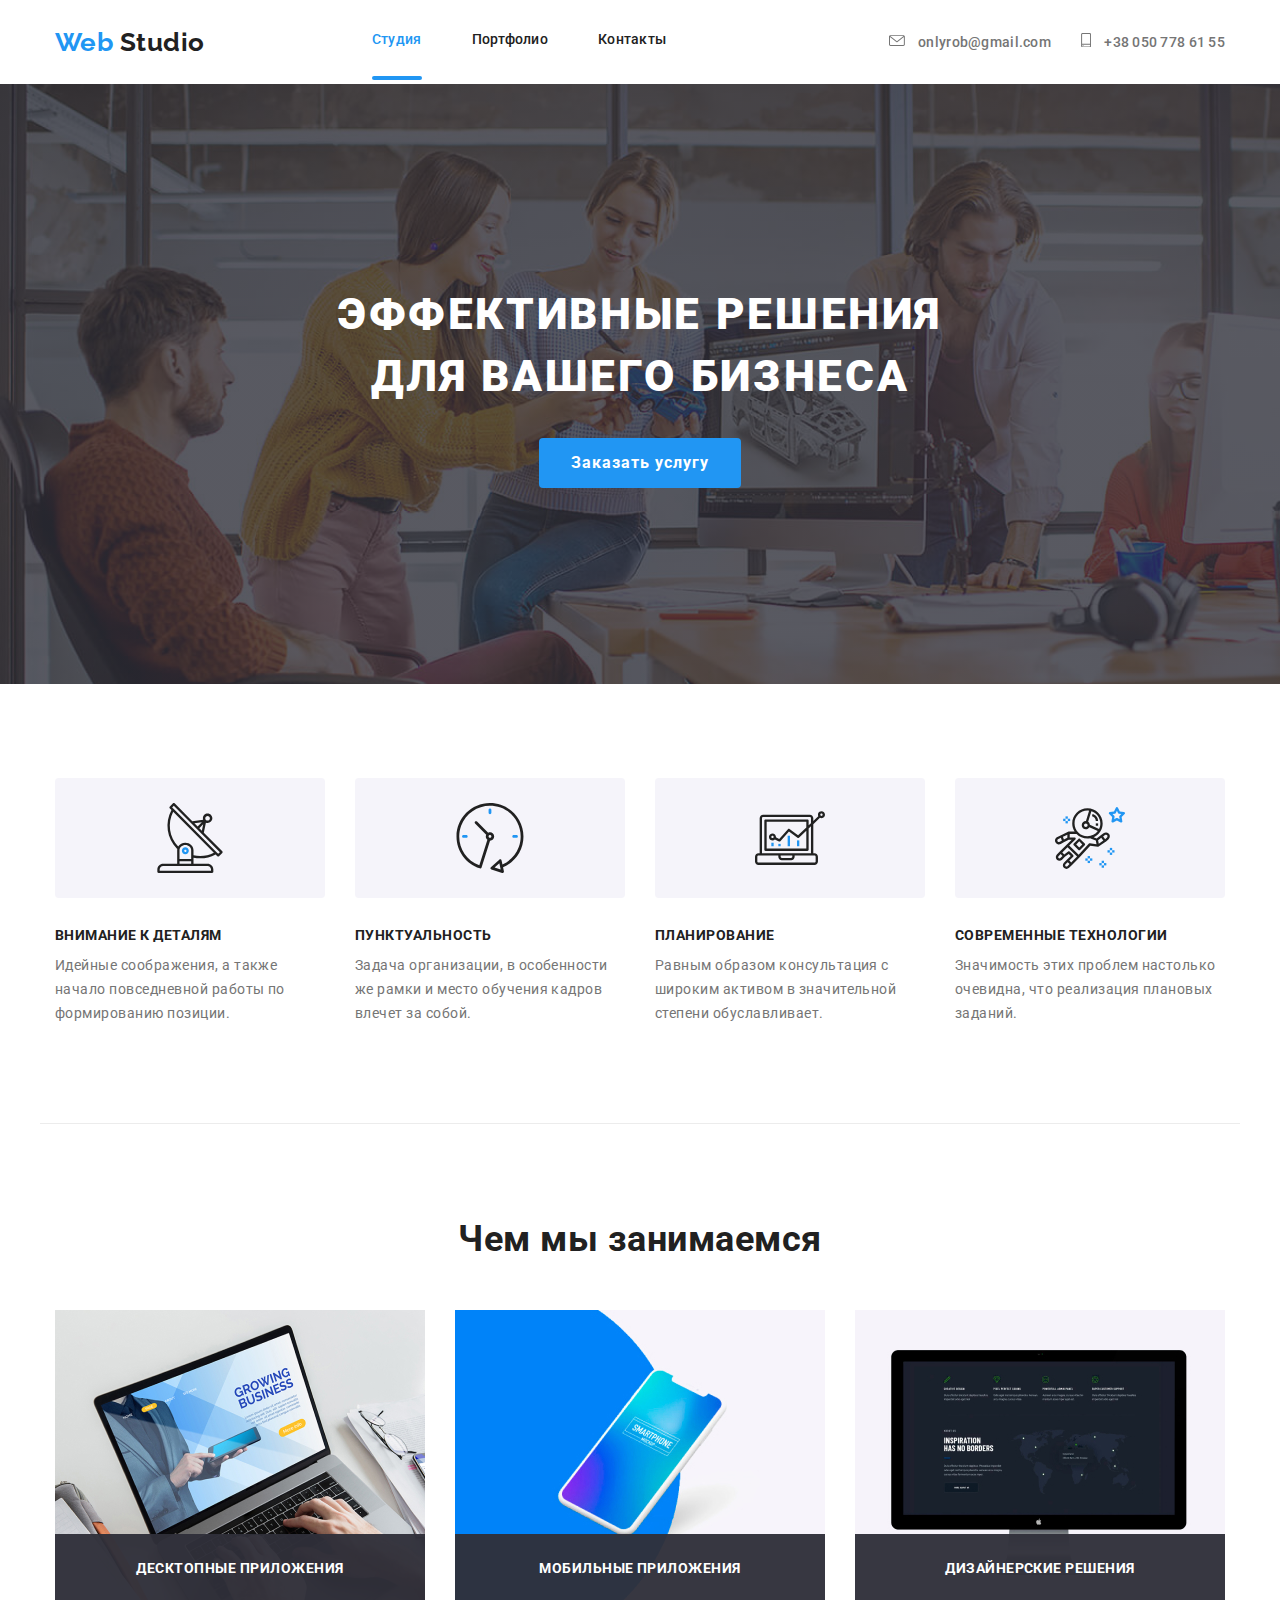
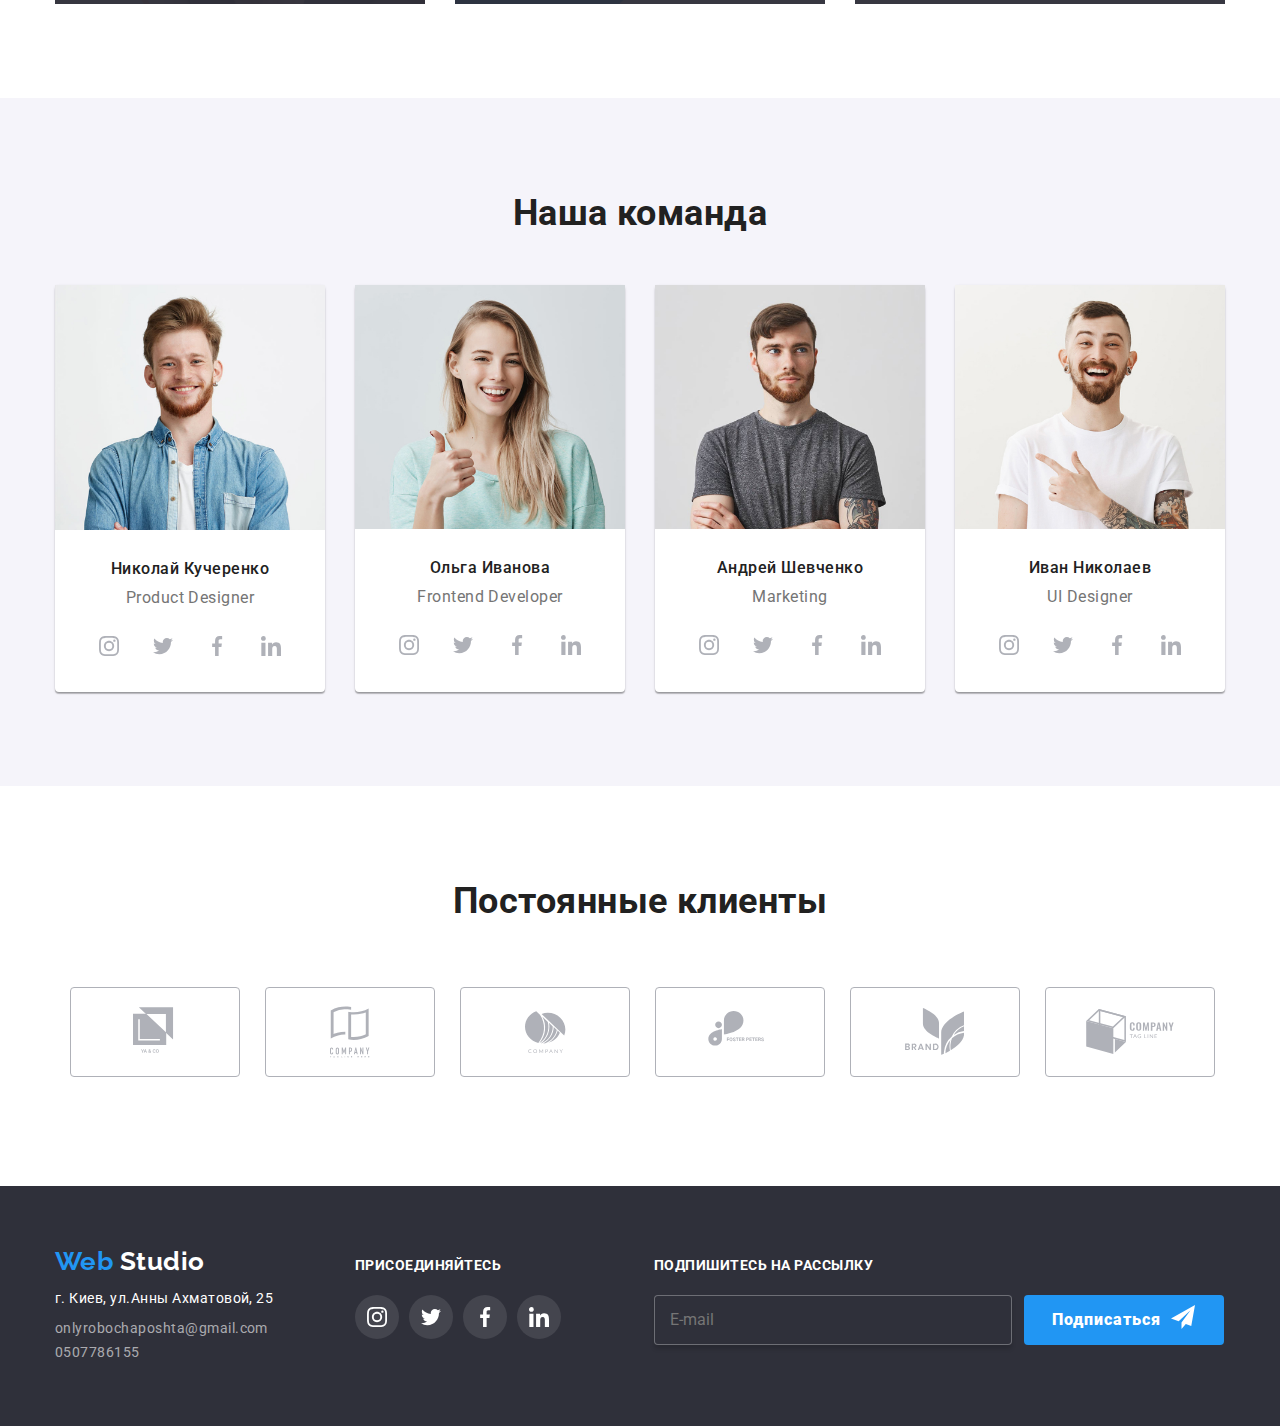
==== commit 08ff5650: "finished oll adaptive" ====
--- a/index.html
+++ b/index.html
@@ -144,10 +144,14 @@
             <li class="work-calc">
               <div class="position">
                 <img
+                  srcset="
+                    ./images/img1.jpg    1x,
+                    ./images/img1@2x.jpg 2x,
+                    ./images/img1@3x.jpg 3x
+                  "
                   src="./images/img1.jpg"
                   alt="человек работает на ноутбуке"
-                  width="370"
-                  height="294"
+                  class="photo-set"
                 />
                 <div class="text-work">
                   <p class="text-work">Десктопные приложения</p>
@@ -157,12 +161,15 @@
             <li class="work-calc">
               <div class="position">
                 <img
+                  srcset="
+                    ./images/img2.jpg    1x,
+                    ./images/img2@2x.jpg 2x,
+                    ./images/img2@3x.jpg 3x
+                  "
                   src="./images/img2.jpg"
-                  alt="смартфон на котором приложение"
-                  width="370"
-                  height="294"
-                />
-
+                  alt="человек работает на ноутбуке"
+                  class="photo-set"
+                />
                 <div class="text-work">
                   <p class="text-work">Мобильные приложения</p>
                 </div>
@@ -171,12 +178,15 @@
             <li class="work-calc">
               <div class="position">
                 <img
+                  srcset="
+                    ./images/img3.jpg    1x,
+                    ./images/img3@2x.jpg 2x,
+                    ./images/img3@3x.jpg 3x
+                  "
                   src="./images/img3.jpg"
-                  alt="персональный компьютер на котором сделан дизайн"
-                  width="370"
-                  height="294"
-                />
-
+                  alt="человек работает на ноутбуке"
+                  class="photo-set"
+                />
                 <div class="text-work">
                   <p class="text-work">Дизайнерские решения</p>
                 </div>
--- a/css/maine.min.css
+++ b/css/maine.min.css
@@ -1,2 +1,2 @@
-.icon-satellite::before{background-image:url("../images/satellite.svg")}.icon-clock::before{background-image:url("../images/clock.svg")}.icon-pc::before{background-image:url("../images/pc.svg")}.icon-astronaut::before{background-image:url("../images/astronaut.svg")}.hidden-title{margin:0;display:none}body{background-color:#fff;color:#212121;letter-spacing:0.03em;font-family:Roboto, sans-serif}img{display:block}.general-a{text-decoration:none;color:#212121}.general-ul{margin:0;padding:0;list-style:none}.btn{display:inline-block;color:#fff;background-color:#2196f3;font-weight:700;font-size:16px;line-height:1.9;letter-spacing:0.06em;display:inline-block;border-radius:4px;padding:10px 32px;text-align:center;min-width:200px;border:none}.footerbtn-text{display:inline-block;color:#fff;background-color:#2196f3;font-weight:900;font-size:16px;line-height:1.9;letter-spacing:0.06em;display:-webkit-box;display:-ms-flexbox;display:flex;border-radius:4px;padding:10px 28px;text-align:center;min-width:200px;border:none;cursor:pointer}.footerbtn-text:focus{outline:2px solid #fff}@media screen and (max-width: 767px){.footerbtn-text{margin-top:20px;margin-right:auto;margin-left:auto}}@media screen and (max-width: 1199px){.footerbtn-text{margin-top:20px;margin-right:auto;margin-left:auto}}.input{color:#fff;padding:16px 15px;background-color:#2f303a;border:1px solid rgba(255,255,255,0.3);-webkit-box-shadow:0px 4px 4px rgba(0,0,0,0.15);box-shadow:0px 4px 4px rgba(0,0,0,0.15);border-radius:4px;outline:none}.icon-btn::after{content:'';display:block;width:24px;height:24px;background-repeat:no-repeat;background-position:center;margin-left:10px;background-image:url(../images/icon-send.svg)}.container{margin:0 auto;padding-left:15px;padding-right:15px}@media screen and (min-width: 480px){.container{width:480px}}@media screen and (min-width: 768px){.container{width:768px}}@media screen and (min-width: 1200px){.container{width:1200px}}.link-block{display:block}.link-block::before{display:block;content:'';height:120px;background-repeat:no-repeat;background-position:center;background-color:#f5f4fa;border-radius:4px}@media screen and (min-width: 480px) and (max-width: 480px){.link-block{max-width:450px}}@media screen and (min-width: 768px){.link-block{width:354px}}@media screen and (min-width: 1200px){.link-block{width:270px}}.header-portfolio{border-bottom-width:1px;border-bottom-style:solid;border-bottom-color:#ececec}@media screen and (min-width: 768px){.general-flex{display:-webkit-box;display:-ms-flexbox;display:flex;-ms-flex-wrap:wrap;flex-wrap:wrap}}.general-nav{color:#212121;display:inline-block;padding-top:32px;padding-bottom:32px;font-weight:500;font-size:14px;line-height:1.14;letter-spacing:0.02em;outline:none;-webkit-transition:color 250ms cubic-bezier(0.4, 0, 0.2, 1);transition:color 250ms cubic-bezier(0.4, 0, 0.2, 1)}.general-nav:hover{color:#2196f3}.general-nav:focus{color:#2196f3}.current{color:#2196f3}.current::after{position:absolute;bottom:0;content:'';display:block;background-color:#2196f3;width:100%;height:4px;border-radius:2px}.number-nav{color:#757575;font-weight:500;font-size:14px;line-height:1.14;letter-spacing:0.02em;outline:none;-webkit-transition:color 250ms cubic-bezier(0.4, 0, 0.2, 1);transition:color 250ms cubic-bezier(0.4, 0, 0.2, 1)}.number-nav:hover{color:#2196f3}.number-nav:focus{color:#2196f3}@media screen and (max-width: 767px){.number-info>.list-number{margin-bottom:16px}}.phone-icon{fill:#757575;width:10px;height:14.94px;margin-right:10px;-webkit-transition:fill 250ms cubic-bezier(0.4, 0, 0.2, 1);transition:fill 250ms cubic-bezier(0.4, 0, 0.2, 1)}.mail-icon{fill:#757575;width:16px;height:11.2px;margin-right:10px;-webkit-transition:fill 250ms cubic-bezier(0.4, 0, 0.2, 1);transition:fill 250ms cubic-bezier(0.4, 0, 0.2, 1)}.number-nav:hover .phone-icon{fill:#2196f3}.number-nav:focus .phone-icon{fill:#2196f3}.number-nav:hover .mail-icon{fill:#2196f3}.number-nav:focus .mail-icon{fill:#2196f3}@media screen and (min-width: 1200px){.number-info .list-number:not(:last-child){margin-right:30px}}@media screen and (max-width: 767px){.number-info{margin-bottom:60px;margin-top:60px}}.number-info{margin-left:auto}@media screen and (min-width: 768px){.general-ul.nav-list{display:-webkit-box;display:-ms-flexbox;display:flex}}@media screen and (min-width: 1200px){.general-ul.nav-list{display:-webkit-box;display:-ms-flexbox;display:flex}}@media screen and (min-width: 768px){.nav-list .nav-item:not(:last-child){margin-right:50px}}@media screen and (min-width: 1200px){.nav-list{margin-left:86px}}@media screen and (min-width: 1200px){.number-info{display:-webkit-box;display:-ms-flexbox;display:flex}}@media screen and (min-width: 768px){.flex-boxoll{display:-webkit-box;display:-ms-flexbox;display:flex}}@media screen and (min-width: 1200px){.flex-boxoll{display:-webkit-box;display:-ms-flexbox;display:flex}}.flex-boxnav{-webkit-box-align:center;-ms-flex-align:center;align-items:center}.modal{position:fixed;top:0;left:0;width:100%;height:100%;background-color:rgba(0,0,0,0.2);opacity:1;-webkit-transition:opacity 250ms cubic-bezier(0.4, 0, 0.2, 1);transition:opacity 250ms cubic-bezier(0.4, 0, 0.2, 1)}.modal.is-hidden{opacity:0;pointer-events:none}.modal.is-hidden .modal-form{-webkit-transform:translate(-50%, -50%) scale(0.1);transform:translate(-50%, -50%) scale(0.1)}.modal-form{position:absolute;top:50%;left:50%;text-align:center;background-color:#fff;padding:40px 40px;width:528px;height:581px;margin:0 auto;-webkit-transform:translate(-50%, -50%) scale(1);transform:translate(-50%, -50%) scale(1);-webkit-transition:-webkit-transform 250ms cubic-bezier(0.4, 0, 0.2, 1);transition:-webkit-transform 250ms cubic-bezier(0.4, 0, 0.2, 1);transition:transform 250ms cubic-bezier(0.4, 0, 0.2, 1);transition:transform 250ms cubic-bezier(0.4, 0, 0.2, 1), -webkit-transform 250ms cubic-bezier(0.4, 0, 0.2, 1)}.modal-p{margin-top:0px;margin-bottom:30px;font-weight:700;font-size:20px;line-height:1.15}.input-modal{width:448px;height:40px;padding:12px 42px;border:1px solid rgba(33,33,33,0.2);border-radius:4px;display:inline-block;outline:none}.input-modal:focus{border:1px solid #2196f3;border-radius:4px}.input-textarea{width:448px;height:120px;border:1px solid rgba(33,33,33,0.2);border-radius:4px;resize:none;outline:none}.input-textarea:focus{border:1px solid #2196f3;border-radius:4px}.policy{position:relative;display:inline-block;color:#757575;font-weight:400;font-size:14px;line-height:1.71;margin-bottom:30px}.policy .general-a{display:inline-block;color:#2196f3;text-decoration:underline;font-weight:400;font-size:14px;line-height:1.71}.policy-input{margin-left:23.48px;-webkit-appearance:none;-moz-appearance:none;appearance:none}.btn-modal{padding:10px 55px;background:#2196f3;color:#fff;-webkit-box-shadow:0px 4px 4px rgba(0,0,0,0.15);box-shadow:0px 4px 4px rgba(0,0,0,0.15);border:none;border-radius:4px;font-weight:700;font-size:16px;line-height:1.87;letter-spacing:0.06em}.form-input{position:relative;margin-bottom:28px}.form-inputcom{position:relative;margin-bottom:20px}.text-formcom{position:absolute;top:3px;left:3px;display:inline-block;color:#757575;font-weight:400;font-size:14px;line-height:1.14;letter-spacing:0.01em;-webkit-transition:color 250ms cubic-bezier(0.4, 0, 0.2, 1),line-height 250ms cubic-bezier(0.4, 0, 0.2, 1),font-size 250ms cubic-bezier(0.4, 0, 0.2, 1),-webkit-transform 250ms cubic-bezier(0.4, 0, 0.2, 1);transition:color 250ms cubic-bezier(0.4, 0, 0.2, 1),line-height 250ms cubic-bezier(0.4, 0, 0.2, 1),font-size 250ms cubic-bezier(0.4, 0, 0.2, 1),-webkit-transform 250ms cubic-bezier(0.4, 0, 0.2, 1);transition:transform 250ms cubic-bezier(0.4, 0, 0.2, 1),color 250ms cubic-bezier(0.4, 0, 0.2, 1),line-height 250ms cubic-bezier(0.4, 0, 0.2, 1),font-size 250ms cubic-bezier(0.4, 0, 0.2, 1);transition:transform 250ms cubic-bezier(0.4, 0, 0.2, 1),color 250ms cubic-bezier(0.4, 0, 0.2, 1),line-height 250ms cubic-bezier(0.4, 0, 0.2, 1),font-size 250ms cubic-bezier(0.4, 0, 0.2, 1),-webkit-transform 250ms cubic-bezier(0.4, 0, 0.2, 1)}.text-form{position:absolute;top:50%;left:42px;display:inline-block;color:#757575;font-weight:400;font-size:14px;line-height:1.14;letter-spacing:0.01em;-webkit-transform:translateY(-50%);transform:translateY(-50%);-webkit-transition:color 250ms cubic-bezier(0.4, 0, 0.2, 1),line-height 250ms cubic-bezier(0.4, 0, 0.2, 1),font-size 250ms cubic-bezier(0.4, 0, 0.2, 1),-webkit-transform 250ms cubic-bezier(0.4, 0, 0.2, 1);transition:color 250ms cubic-bezier(0.4, 0, 0.2, 1),line-height 250ms cubic-bezier(0.4, 0, 0.2, 1),font-size 250ms cubic-bezier(0.4, 0, 0.2, 1),-webkit-transform 250ms cubic-bezier(0.4, 0, 0.2, 1);transition:transform 250ms cubic-bezier(0.4, 0, 0.2, 1),color 250ms cubic-bezier(0.4, 0, 0.2, 1),line-height 250ms cubic-bezier(0.4, 0, 0.2, 1),font-size 250ms cubic-bezier(0.4, 0, 0.2, 1);transition:transform 250ms cubic-bezier(0.4, 0, 0.2, 1),color 250ms cubic-bezier(0.4, 0, 0.2, 1),line-height 250ms cubic-bezier(0.4, 0, 0.2, 1),font-size 250ms cubic-bezier(0.4, 0, 0.2, 1),-webkit-transform 250ms cubic-bezier(0.4, 0, 0.2, 1)}.images-modal{position:absolute;top:50%;left:16px;fill:#212121;display:inline-block;width:18px;height:18px;-webkit-transform:translateY(-50%);transform:translateY(-50%);-webkit-transition:fill 250ms cubic-bezier(0.4, 0, 0.2, 1);transition:fill 250ms cubic-bezier(0.4, 0, 0.2, 1)}.input-modal:focus ~ .text-form,.input-modal:not(:placeholder-shown) ~ .text-form{-webkit-transform:translate(-24px, -38px);transform:translate(-24px, -38px);color:#2196f3;font-size:12px;line-height:1.16}.input-modal:focus ~ .images-modal{fill:#2196f3}.input-textarea:focus+.text-formcom,.input-textarea:not(:placeholder-shown)+.text-formcom{-webkit-transform:translateY(-21px);transform:translateY(-21px);color:#2196f3;font-size:12px;line-height:1.16}.icon-modal{position:absolute;top:50%;left:0;display:inline-block;width:15px;height:15px;border:2px solid black;border-radius:4px;-webkit-transform:translateY(-50%);transform:translateY(-50%)}.policy-input:checked ~ .icon-modal{background-color:#2196f3;background-image:url(../images/checked.svg);background-size:contain;background-origin:border-box;border-color:#2196f3}.btn-close{position:absolute;top:8px;right:8px;width:30px;height:30px;background-image:url(../images/close-modal.svg);background-color:#fff;border:none;border-radius:50%;-webkit-box-shadow:0px 2px 1px rgba(0,0,0,0.2),0px 1px 1px rgba(0,0,0,0.14),0px 1px 3px rgba(0,0,0,0.12);box-shadow:0px 2px 1px rgba(0,0,0,0.2),0px 1px 1px rgba(0,0,0,0.14),0px 1px 3px rgba(0,0,0,0.12)}.hero{text-align:center;margin-left:auto;margin-right:auto;background-repeat:no-repeat}@media screen and (max-width: 767px){.hero{background-image:-webkit-gradient(linear, left top, right top, from(rgba(47,48,58,0.8)), to(rgba(47,48,58,0.8))),url("../images/header-mobile.jpg");background-image:linear-gradient(to right, rgba(47,48,58,0.8), rgba(47,48,58,0.8)),url("../images/header-mobile.jpg");background-size:480px 400px;max-width:480px;height:400px}}@media screen and (min-width: 768px){.hero{background-image:-webkit-gradient(linear, left top, right top, from(rgba(47,48,58,0.8)), to(rgba(47,48,58,0.8))),url("../images/header-tablets.jpg");background-image:linear-gradient(to right, rgba(47,48,58,0.8), rgba(47,48,58,0.8)),url("../images/header-tablets.jpg");background-size:768px 400px;max-width:768px;height:400px}}@media screen and (min-width: 1200px){.hero{background-image:-webkit-gradient(linear, left top, right top, from(rgba(47,48,58,0.8)), to(rgba(47,48,58,0.8))),url("../images/header.jpg");background-image:linear-gradient(to right, rgba(47,48,58,0.8), rgba(47,48,58,0.8)),url("../images/header.jpg");background-size:1600px 600px;max-width:1600px;height:600px}}.hero-container{margin:0 auto}@media screen and (max-width: 767px){.hero-container{max-width:360px;height:400px;padding-top:118px}}@media screen and (min-width: 768px){.hero-container{max-width:360px;height:400px;padding-top:118px}}@media screen and (min-width: 1200px){.hero-container{max-width:696px;height:600px;padding-top:200px;padding-bottom:200px}}.title-general{color:#fff;margin-top:0;margin-bottom:30px;margin-left:auto;margin-right:auto;font-weight:900;text-transform:uppercase;letter-spacing:0.06em}@media screen and (max-width: 767px){.title-general{font-size:26px;line-height:1.62}}@media screen and (min-width: 1200px){.title-general{font-size:44px;line-height:1.4}}.title-h{margin-top:0px;margin-bottom:50px;font-weight:700;font-size:36px;line-height:1.17;text-align:center}.title-text{height:16px;margin-top:30px;margin-bottom:0px;font-weight:700;font-size:14px;line-height:1.14;text-transform:uppercase}.paragraph-text{color:#757575;height:75px;margin-top:10px;margin-bottom:0px;font-weight:400;font-size:14px;line-height:1.714}.section-one .container{padding-top:94px;padding-bottom:94px;border-bottom:1px solid #ececec}@media screen and (min-width: 768px){.about-us{width:calc((100% - 4 * 15px) / 2);margin:15px}}@media screen and (min-width: 1200px){.about-us{width:calc((100% - 8 * 15px) / 4);margin-right:15px}}.section-oneli{margin:-15px}.section-two .container{padding-top:94px;padding-bottom:94px}@media screen and (max-width: 1199px){.section-two{display:none}}.text-work{position:absolute;bottom:0;right:0;color:#fff;background:rgba(47,48,58,0.8);width:370px;height:70px;margin-top:0px;margin-bottom:0px;padding-top:27px;font-weight:700;font-size:14px;line-height:1.14;text-align:center;text-transform:uppercase}.work-card{background:#fff;padding-bottom:24px;border-radius:4px;-webkit-box-shadow:0px 2px 1px rgba(0,0,0,0.2),0px 1px 1px rgba(0,0,0,0.14),0px 1px 3px rgba(0,0,0,0.12);box-shadow:0px 2px 1px rgba(0,0,0,0.2),0px 1px 1px rgba(0,0,0,0.14),0px 1px 3px rgba(0,0,0,0.12)}@media screen and (min-width: 1200px){.work-calc{width:calc((100% - 60px) / 3);margin-right:30px}.work-calc:nth-child(3n){margin-right:0px}}.section-three{background-color:#f5f4fa}.section-three .container{padding-bottom:94px;padding-top:94px}.position{position:relative}.name-people{margin-top:30px;margin-bottom:0px;font-weight:500;font-size:16px;line-height:1.18;text-align:center}@media screen and (max-width: 767px){.team-calc:not(:last-child){margin-bottom:30px}}@media screen and (min-width: 768px){.team-calc{width:calc((100% - 4 * 15px) / 2);margin:15px}}@media screen and (min-width: 1200px){.team-calc{width:calc((100% - 8 * 15px) / 4);margin:15px}}@media screen and (min-width: 768px){.work-list{display:-webkit-box;display:-ms-flexbox;display:flex;-ms-flex-wrap:wrap;flex-wrap:wrap;margin:-15px}}.work-people{color:#757575;margin-top:10px;margin-bottom:0px;font-weight:400;font-size:16px;line-height:1.18;text-align:center}.social-network{margin-top:16px;display:-webkit-box;display:-ms-flexbox;display:flex;-webkit-box-pack:center;-ms-flex-pack:center;justify-content:center}.section{background-color:#f5f4fa}.social-box{display:-webkit-box;display:-ms-flexbox;display:flex;-webkit-box-align:center;-ms-flex-align:center;align-items:center;background-color:#fff;width:44px;height:44px;border-radius:50%;outline:none;-webkit-transition:background-color 250ms cubic-bezier(0.4, 0, 0.2, 1);transition:background-color 250ms cubic-bezier(0.4, 0, 0.2, 1)}.social-box:hover{background-color:#2196f3}.social-box:focus{background-color:#2196f3}.photo-set{display:block;width:100%}.instagram{fill:#afb1b8;width:20px;height:20px;margin-left:auto;margin-right:auto;-webkit-transition:fill 250ms cubic-bezier(0.4, 0, 0.2, 1);transition:fill 250ms cubic-bezier(0.4, 0, 0.2, 1)}.twitter{fill:#afb1b8;width:20px;height:20px;margin-left:auto;margin-right:auto;-webkit-transition:fill 250ms cubic-bezier(0.4, 0, 0.2, 1);transition:fill 250ms cubic-bezier(0.4, 0, 0.2, 1)}.facebook{fill:#afb1b8;width:20px;height:20px;margin-left:auto;margin-right:auto;-webkit-transition:fill 250ms cubic-bezier(0.4, 0, 0.2, 1);transition:fill 250ms cubic-bezier(0.4, 0, 0.2, 1)}.linkedin{fill:#afb1b8;width:20px;height:20px;margin-left:auto;margin-right:auto;-webkit-transition:fill 250ms cubic-bezier(0.4, 0, 0.2, 1);transition:fill 250ms cubic-bezier(0.4, 0, 0.2, 1)}.social-box:hover .instagram,.social-box:focus .instagram{fill:#fff}.social-box:hover .twitter,.social-box:focus .twitter{fill:#fff}.social-box:hover .facebook,.social-box:focus .facebook{fill:#fff}.social-box:hover .linkedin,.social-box:focus .linkedin{fill:#fff}.section-four .container{padding-top:94px;padding-bottom:94px}.company-border{display:-webkit-box;display:-ms-flexbox;display:flex;-webkit-box-align:center;-ms-flex-align:center;align-items:center;height:90px;border:1px solid #afb1b8;outline:none;border-radius:4px;-webkit-transition:border 250ms cubic-bezier(0.4, 0, 0.2, 1);transition:border 250ms cubic-bezier(0.4, 0, 0.2, 1)}.company-border:hover{border-color:#2196f3}.company-border:focus{border-color:#2196f3}@media screen and (min-width: 768px){.company-border{width:226px}}@media screen and (min-width: 1200px){.company-border{width:170px}}.company-border:hover .logo-one,.company-border:focus .logo-one{fill:#2196f3}.company-border:hover .logo-two,.company-border:focus .logo-two{fill:#2196f3}.company-border:hover .logo-three,.company-border:focus .logo-three{fill:#2196f3}.company-border:hover .logo-four,.company-border:focus .logo-four{fill:#2196f3}.company-border:hover .logo-five,.company-border:focus .logo-five{fill:#2196f3}.company-border:hover .logo-six,.company-border:focus .logo-six{fill:#2196f3}@media screen and (max-width: 767px){.company{margin:-15px;display:-webkit-box;display:-ms-flexbox;display:flex;-webkit-box-pack:center;-ms-flex-pack:center;justify-content:center;-ms-flex-wrap:wrap;flex-wrap:wrap}}@media screen and (min-width: 768px){.company{margin:-15px;display:-webkit-box;display:-ms-flexbox;display:flex;-webkit-box-pack:center;-ms-flex-pack:center;justify-content:center;-ms-flex-wrap:wrap;flex-wrap:wrap}}@media screen and (min-width: 1200px){.company{margin:-15px;display:-webkit-box;display:-ms-flexbox;display:flex;-webkit-box-pack:center;-ms-flex-pack:center;justify-content:center;margin:0 auto}}.item-company{display:inline-block}@media screen and (max-width: 767px){.item-company{width:calc((100% - 4 * 15px) / 2);margin:15px}}@media screen and (min-width: 768px){.item-company{width:calc((100% - 6 * 15px) / 3);margin:15px}}@media screen and (min-width: 1200px){.item-company{width:calc((100% - 12 * 15px) / 6);margin:15px}}.social-network .item:not(:last-child){margin-right:10px}.logo-one{fill:#afb1b8;width:44.27px;height:49.23px;margin-right:auto;margin-left:auto;-webkit-transition:fill 250ms cubic-bezier(0.4, 0, 0.2, 1);transition:fill 250ms cubic-bezier(0.4, 0, 0.2, 1)}.logo-two{fill:#afb1b8;width:40px;height:52px;margin-right:auto;margin-left:auto;-webkit-transition:fill 250ms cubic-bezier(0.4, 0, 0.2, 1);transition:fill 250ms cubic-bezier(0.4, 0, 0.2, 1)}.logo-three{fill:#afb1b8;width:41px;height:42.6px;margin-right:auto;margin-left:auto;-webkit-transition:fill 250ms cubic-bezier(0.4, 0, 0.2, 1);transition:fill 250ms cubic-bezier(0.4, 0, 0.2, 1)}.logo-four{fill:#afb1b8;width:79.66px;height:42.02px;margin-right:auto;margin-left:auto;-webkit-transition:fill 250ms cubic-bezier(0.4, 0, 0.2, 1);transition:fill 250ms cubic-bezier(0.4, 0, 0.2, 1)}.logo-five{fill:#afb1b8;width:59px;height:47px;margin-right:auto;margin-left:auto;-webkit-transition:fill 250ms cubic-bezier(0.4, 0, 0.2, 1);transition:fill 250ms cubic-bezier(0.4, 0, 0.2, 1)}.logo-six{fill:#afb1b8;width:88.48px;height:45.44px;margin-right:auto;margin-left:auto;-webkit-transition:fill 250ms cubic-bezier(0.4, 0, 0.2, 1);transition:fill 250ms cubic-bezier(0.4, 0, 0.2, 1)}.logo{color:#212121;font-family:Raleway;font-weight:700;font-size:26px;line-height:1.19}.color-logo{color:#2196f3}.adrfooter-div .general-a.logo{color:#fff}@media screen and (max-width: 767px){.adrfooter-div{text-align:center}}@media screen and (min-width: 768px){.adrfooter-div{margin-top:60px}}.bg-footer{background-color:#2f303a}@media screen and (max-width: 767px){.bg-footer{padding-top:60px}}.bg-footer .container{padding-bottom:60px}.general-address{font-style:normal}@media screen and (min-width: 1200px){.general-address{width:231px;margin-right:69px}}.footer-m .footer-heading{width:145px;height:16px}.footer-heading{color:#fff;margin-top:0px;margin-bottom:21px;font-weight:700;font-size:14px;line-height:1.14;text-transform:uppercase}@media screen and (max-width: 767px){.footer-heading{margin-left:auto;margin-right:auto}}@media screen and (min-width: 1200px){.footer-heading{margin-right:0px}}@media screen and (max-width: 767px){.flex-mobfooter{display:-webkit-box;display:-ms-flexbox;display:flex}}@media screen and (min-width: 1200px){.flex-footer{display:-webkit-box;display:-ms-flexbox;display:flex}}.general-flex .item:not(:last-child){margin-right:10px}@media screen and (min-width: 768px){.container-footer{display:-webkit-box;display:-ms-flexbox;display:flex}}@media screen and (min-width: 768px) and (max-width: 1199px){.container-footer{margin-left:82px;margin-right:82px}}@media screen and (min-width: 1200px){.adrfooter-div{margin-top:60px}}.number-footer{color:rgba(255,255,255,0.6);font-weight:normal;font-size:14px;line-height:1.71}.street{color:#fff;height:21px;margin-top:10px;margin-bottom:0px;font-weight:400;font-size:14px;line-height:1.71}@media screen and (min-width: 1200px){.street{width:231px}}.fsocial-box{display:-webkit-box;display:-ms-flexbox;display:flex;-webkit-box-align:center;-ms-flex-align:center;align-items:center;background-color:rgba(255,255,255,0.1);width:44px;height:44px;border-radius:50%;outline:none;-webkit-transition:background-color 250ms cubic-bezier(0.4, 0, 0.2, 1);transition:background-color 250ms cubic-bezier(0.4, 0, 0.2, 1)}.fsocial-box:hover{background-color:#2196f3}.fsocial-box:focus{background-color:#2196f3}.address-ul{height:21px;margin-top:9px;margin-bottom:28px}@media screen and (min-width: 1200px){.address-ul{width:231px}}.instagram-two{fill:currentColor;width:20px;height:20px;margin-left:auto;margin-right:auto}.twitter-two{fill:currentColor;width:20px;height:20px;margin-left:auto;margin-right:auto}.facebook-two{fill:currentColor;width:20px;height:20px;margin-left:auto;margin-right:auto}.linkedin-two{fill:currentColor;width:20px;height:20px;margin-left:auto;margin-right:auto}@media screen and (max-width: 479px){.input{max-width:450px;height:50px}}@media screen and (min-width: 480px){.input{width:450px;height:50px}}@media screen and (min-width: 1200px){.input{margin-right:12px;width:358px;height:50px}}@media screen and (max-width: 1199px){.ssfooter-div{margin-top:56px;text-align:center}}@media screen and (min-width: 1200px){.ssfooter-div{margin-top:72px}}.footer-m{width:206px}@media screen and (max-width: 767px){.footer-m{padding-top:60px;margin:0 auto}}@media screen and (min-width: 768px){.footer-m{margin-top:65px;margin-left:auto}}@media screen and (min-width: 1200px){.footer-m{height:81px;margin-top:72px;margin-right:93px}}.container-portfolio{margin-top:93px;margin-bottom:94px;margin-left:auto;margin-right:auto;width:1200px;padding-left:15px;padding-right:15px}.button-list{margin-bottom:50px;-webkit-box-pack:center;-ms-flex-pack:center;justify-content:center}.button-box{color:#212121;background-color:#f5f4fa;padding:6px 22px;border:none;border-radius:4px;font-family:Roboto;font-weight:500;font-size:16px;line-height:1.62;-webkit-box-shadow:none;box-shadow:none;outline:none;-webkit-transition:background-color 250ms cubic-bezier(0.4, 0, 0.2, 1),color 250ms cubic-bezier(0.4, 0, 0.2, 1),-webkit-box-shadow 250ms cubic-bezier(0.4, 0, 0.2, 1);transition:background-color 250ms cubic-bezier(0.4, 0, 0.2, 1),color 250ms cubic-bezier(0.4, 0, 0.2, 1),-webkit-box-shadow 250ms cubic-bezier(0.4, 0, 0.2, 1);transition:background-color 250ms cubic-bezier(0.4, 0, 0.2, 1),color 250ms cubic-bezier(0.4, 0, 0.2, 1),box-shadow 250ms cubic-bezier(0.4, 0, 0.2, 1);transition:background-color 250ms cubic-bezier(0.4, 0, 0.2, 1),color 250ms cubic-bezier(0.4, 0, 0.2, 1),box-shadow 250ms cubic-bezier(0.4, 0, 0.2, 1),-webkit-box-shadow 250ms cubic-bezier(0.4, 0, 0.2, 1)}.button-m:not(:last-child){margin-right:8px}.button-box:hover,.button-box:focus{background-color:#2196f3;color:#fff;-webkit-box-shadow:0px 2px 2px rgba(0,0,0,0.12),0px 1px 2px rgba(0,0,0,0.08),0px 3px 1px rgba(0,0,0,0.1);box-shadow:0px 2px 2px rgba(0,0,0,0.12),0px 1px 2px rgba(0,0,0,0.08),0px 3px 1px rgba(0,0,0,0.1)}.portfolio-h{color:#212121;width:322px;margin-top:0px;margin-bottom:0px;font-weight:700;font-size:18px;line-height:2;letter-spacing:0.06em}.portfolio-pone{color:#757575;width:322px;margin-left:0px;margin-right:0px;margin-top:4px;margin-bottom:0px;font-weight:400;font-size:16px;line-height:1.87}.portfolio-text{position:absolute;top:50%;left:50%;-webkit-transform:translate(-50%, -50%);transform:translate(-50%, -50%);color:#fff;width:322px;margin-top:0px;margin-bottom:0px;font-weight:400;font-size:18px;line-height:1.56}.overlay{position:absolute;top:0;left:0;background-color:rgba(33,150,243,0.9);width:100%;height:100%;-webkit-transform:translateY(100%);transform:translateY(100%);-webkit-transition:-webkit-transform 250ms cubic-bezier(0.4, 0, 0.2, 1);transition:-webkit-transform 250ms cubic-bezier(0.4, 0, 0.2, 1);transition:transform 250ms cubic-bezier(0.4, 0, 0.2, 1);transition:transform 250ms cubic-bezier(0.4, 0, 0.2, 1), -webkit-transform 250ms cubic-bezier(0.4, 0, 0.2, 1)}.position{overflow:hidden}.general-a:hover .overlay,.general-a:focus .overlay{-webkit-transform:translateY(0);transform:translateY(0)}.p-list{display:-webkit-box;display:-ms-flexbox;display:flex;-ms-flex-wrap:wrap;flex-wrap:wrap}.portfolio-card{padding-left:24px;padding-right:24px;padding-top:20px;padding-bottom:20px;border-right:1px solid #eeeeee;border-bottom:1px solid #eeeeee;border-left:1px solid #eeeeee}.flex-li{width:calc((100% - 60px) / 3);margin-right:30px;margin-bottom:30px}.flex-li:nth-child(3n){margin-right:0px}.flex-li:nth-last-child(-n+3){margin-bottom:0px}.flex-li .general-a{display:block;outline:none;-webkit-box-shadow:none;box-shadow:none;-webkit-transition:-webkit-box-shadow 250ms cubic-bezier(0.4, 0, 0.2, 1);transition:-webkit-box-shadow 250ms cubic-bezier(0.4, 0, 0.2, 1);transition:box-shadow 250ms cubic-bezier(0.4, 0, 0.2, 1);transition:box-shadow 250ms cubic-bezier(0.4, 0, 0.2, 1), -webkit-box-shadow 250ms cubic-bezier(0.4, 0, 0.2, 1)}.flex-li .general-a:hover,.flex-li .general-a:focus{-webkit-box-shadow:1px 4px 6px rgba(0,0,0,0.16),0px 4px 4px rgba(0,0,0,0.06),0px 1px 1px rgba(0,0,0,0.12);box-shadow:1px 4px 6px rgba(0,0,0,0.16),0px 4px 4px rgba(0,0,0,0.06),0px 1px 1px rgba(0,0,0,0.12)}@media screen and (max-width: 767px) and (min-device-pixel-ratio: 2), screen and (max-width: 767px) and (-webkit-min-device-pixel-ratio: 2), screen and (max-width: 767px) and (min-resolution: 192dpi), screen and (max-width: 767px) and (min-resolution: 2dppx){.hero{background-image:-webkit-gradient(linear, left top, right top, from(rgba(47,48,58,0.8)), to(rgba(47,48,58,0.8))),url("../images/header-mobile@2x.jpg");background-image:linear-gradient(to right, rgba(47,48,58,0.8), rgba(47,48,58,0.8)),url("../images/header-mobile@2x.jpg")}}@media screen and (max-width: 767px) and (min-device-pixel-ratio: 3), screen and (max-width: 767px) and (-webkit-min-device-pixel-ratio: 3), screen and (max-width: 767px) and (min-resolution: 288dpi), screen and (max-width: 767px) and (min-resolution: 3dppx){.hero{background-image:-webkit-gradient(linear, left top, right top, from(rgba(47,48,58,0.8)), to(rgba(47,48,58,0.8))),url("../images/header-mobile@3x.jpg");background-image:linear-gradient(to right, rgba(47,48,58,0.8), rgba(47,48,58,0.8)),url("../images/header-mobile@3x.jpg")}}@media screen and (min-width: 768px) and (min-device-pixel-ratio: 2), screen and (min-width: 768px) and (-webkit-min-device-pixel-ratio: 2), screen and (min-width: 768px) and (min-resolution: 192dpi), screen and (min-width: 768px) and (min-resolution: 2dppx){.hero{background-image:-webkit-gradient(linear, left top, right top, from(rgba(47,48,58,0.8)), to(rgba(47,48,58,0.8))),url("../images/header-tablets@2x.jpg");background-image:linear-gradient(to right, rgba(47,48,58,0.8), rgba(47,48,58,0.8)),url("../images/header-tablets@2x.jpg")}}@media screen and (min-width: 768px) and (min-device-pixel-ratio: 3), screen and (min-width: 768px) and (-webkit-min-device-pixel-ratio: 3), screen and (min-width: 768px) and (min-resolution: 288dpi), screen and (min-width: 768px) and (min-resolution: 3dppx){.hero{background-image:-webkit-gradient(linear, left top, right top, from(rgba(47,48,58,0.8)), to(rgba(47,48,58,0.8))),url("../images/header-tablets@3x.jpg");background-image:linear-gradient(to right, rgba(47,48,58,0.8), rgba(47,48,58,0.8)),url("../images/header-tablets@3x.jpg")}}@media screen and (max-width: 767px){.page-header{position:relative}}@media screen and (max-width: 767px){.menu-button{display:-webkit-inline-box;display:-ms-inline-flexbox;display:inline-flex;margin:0;padding:0;border:none;background-color:transparent;margin-left:auto}.menu-button .icon-close{display:none}.menu-button.is-open .icon-close{display:block}.menu-button.is-open .icon-menumob{display:none}}@media screen and (min-width: 768px){.menu-button{display:none}}@media screen and (max-width: 767px){.menu-mobile{position:absolute;top:100%;left:0;width:100%;background-color:#fff;display:none;text-align:center;border-top:1px solid #ececec;-webkit-box-shadow:0px 1px 3px rgba(0,0,0,0.16),0px 2px 4px rgba(0,0,0,0.08),0px 4px 8px rgba(0,0,0,0.04);box-shadow:0px 1px 3px rgba(0,0,0,0.16),0px 2px 4px rgba(0,0,0,0.08),0px 4px 8px rgba(0,0,0,0.04)}.menu-mobile.is-open{display:block}}@media screen and (min-width: 768px){.menu-mobile{-ms-flex-preferred-size:100%;flex-basis:100%}}@media screen and (max-width: 767px){.container.flex-boxoll.flex-boxnav{display:-webkit-box;display:-ms-flexbox;display:flex}}@media screen and (min-width: 768px){.menu-mobile{margin-left:81px}}
+.icon-satellite::before{background-image:url("../images/satellite.svg")}.icon-clock::before{background-image:url("../images/clock.svg")}.icon-pc::before{background-image:url("../images/pc.svg")}.icon-astronaut::before{background-image:url("../images/astronaut.svg")}.hidden-title{margin:0;display:none}body{background-color:#fff;color:#212121;letter-spacing:0.03em;font-family:Roboto, sans-serif}img{display:block}.general-a{text-decoration:none;color:#212121}.general-ul{margin:0;padding:0;list-style:none}.btn{display:inline-block;color:#fff;background-color:#2196f3;font-weight:700;font-size:16px;line-height:1.9;letter-spacing:0.06em;display:inline-block;border-radius:4px;padding:10px 32px;text-align:center;min-width:200px;border:none}.footerbtn-text{display:inline-block;color:#fff;background-color:#2196f3;font-weight:900;font-size:16px;line-height:1.9;letter-spacing:0.06em;display:-webkit-box;display:-ms-flexbox;display:flex;border-radius:4px;padding:10px 28px;text-align:center;min-width:200px;border:none;cursor:pointer}.footerbtn-text:focus{outline:2px solid #fff}@media screen and (max-width: 767px){.footerbtn-text{margin-top:20px;margin-right:auto;margin-left:auto}}@media screen and (max-width: 1199px){.footerbtn-text{margin-top:20px;margin-right:auto;margin-left:auto}}.input{color:#fff;padding:16px 15px;background-color:#2f303a;border:1px solid rgba(255,255,255,0.3);-webkit-box-shadow:0px 4px 4px rgba(0,0,0,0.15);box-shadow:0px 4px 4px rgba(0,0,0,0.15);border-radius:4px;outline:none}.icon-btn::after{content:'';display:block;width:24px;height:24px;background-repeat:no-repeat;background-position:center;margin-left:10px;background-image:url(../images/icon-send.svg)}.container{margin:0 auto;padding-left:15px;padding-right:15px}@media screen and (min-width: 480px){.container{width:480px}}@media screen and (min-width: 768px){.container{width:768px}}@media screen and (min-width: 1200px){.container{width:1200px}}.link-block{display:block}.link-block::before{display:block;content:'';height:120px;background-repeat:no-repeat;background-position:center;background-color:#f5f4fa;border-radius:4px}@media screen and (min-width: 480px) and (max-width: 480px){.link-block{max-width:450px}}@media screen and (min-width: 768px){.link-block{width:354px}}@media screen and (min-width: 1200px){.link-block{width:270px}}.header-portfolio{border-bottom-width:1px;border-bottom-style:solid;border-bottom-color:#ececec}@media screen and (min-width: 768px){.general-flex{display:-webkit-box;display:-ms-flexbox;display:flex;-ms-flex-wrap:wrap;flex-wrap:wrap}}.general-nav{color:#212121;display:inline-block;padding-top:32px;padding-bottom:32px;font-weight:500;font-size:14px;line-height:1.14;letter-spacing:0.02em;outline:none;-webkit-transition:color 250ms cubic-bezier(0.4, 0, 0.2, 1);transition:color 250ms cubic-bezier(0.4, 0, 0.2, 1)}.general-nav:hover{color:#2196f3}.general-nav:focus{color:#2196f3}.current{color:#2196f3}.current::after{position:absolute;bottom:0;content:'';display:block;background-color:#2196f3;width:100%;height:4px;border-radius:2px}.number-nav{color:#757575;font-weight:500;font-size:14px;line-height:1.14;letter-spacing:0.02em;outline:none;-webkit-transition:color 250ms cubic-bezier(0.4, 0, 0.2, 1);transition:color 250ms cubic-bezier(0.4, 0, 0.2, 1)}.number-nav:hover{color:#2196f3}.number-nav:focus{color:#2196f3}@media screen and (max-width: 767px){.number-info>.list-number{margin-bottom:16px}}.phone-icon{fill:#757575;width:10px;height:14.94px;margin-right:10px;-webkit-transition:fill 250ms cubic-bezier(0.4, 0, 0.2, 1);transition:fill 250ms cubic-bezier(0.4, 0, 0.2, 1)}.mail-icon{fill:#757575;width:16px;height:11.2px;margin-right:10px;-webkit-transition:fill 250ms cubic-bezier(0.4, 0, 0.2, 1);transition:fill 250ms cubic-bezier(0.4, 0, 0.2, 1)}.number-nav:hover .phone-icon{fill:#2196f3}.number-nav:focus .phone-icon{fill:#2196f3}.number-nav:hover .mail-icon{fill:#2196f3}.number-nav:focus .mail-icon{fill:#2196f3}@media screen and (min-width: 1200px){.number-info .list-number:not(:last-child){margin-right:30px}}@media screen and (max-width: 767px){.number-info{margin-bottom:60px;margin-top:60px}}.number-info{margin-left:auto}@media screen and (min-width: 768px){.general-ul.nav-list{display:-webkit-box;display:-ms-flexbox;display:flex}}@media screen and (min-width: 1200px){.general-ul.nav-list{display:-webkit-box;display:-ms-flexbox;display:flex}}@media screen and (min-width: 768px){.nav-list .nav-item:not(:last-child){margin-right:50px}}@media screen and (min-width: 1200px){.nav-list{margin-left:86px}}@media screen and (min-width: 1200px){.number-info{display:-webkit-box;display:-ms-flexbox;display:flex}}@media screen and (min-width: 768px){.flex-boxoll{display:-webkit-box;display:-ms-flexbox;display:flex}}@media screen and (min-width: 1200px){.flex-boxoll{display:-webkit-box;display:-ms-flexbox;display:flex}}.flex-boxnav{-webkit-box-align:center;-ms-flex-align:center;align-items:center}.modal{position:fixed;top:0;left:0;width:100%;height:100%;background-color:rgba(0,0,0,0.2);opacity:1;-webkit-transition:opacity 250ms cubic-bezier(0.4, 0, 0.2, 1);transition:opacity 250ms cubic-bezier(0.4, 0, 0.2, 1)}.modal.is-hidden{opacity:0;pointer-events:none}.modal.is-hidden .modal-form{-webkit-transform:translate(-50%, -50%) scale(0.1);transform:translate(-50%, -50%) scale(0.1)}.modal-form{position:absolute;top:50%;left:50%;text-align:center;background-color:#fff;padding:40px 40px;margin-left:auto;margin-right:auto;-webkit-transform:translate(-50%, -50%) scale(1);transform:translate(-50%, -50%) scale(1);-webkit-transition:-webkit-transform 250ms cubic-bezier(0.4, 0, 0.2, 1);transition:-webkit-transform 250ms cubic-bezier(0.4, 0, 0.2, 1);transition:transform 250ms cubic-bezier(0.4, 0, 0.2, 1);transition:transform 250ms cubic-bezier(0.4, 0, 0.2, 1), -webkit-transform 250ms cubic-bezier(0.4, 0, 0.2, 1)}@media screen and (min-width: 480px){.modal-form{width:450px;height:609px}}@media screen and (min-width: 768px){.modal-form{width:450px;height:609px}}@media screen and (min-width: 1200px){.modal-form{width:528px;height:581px}}.modal-p{margin-top:0px;margin-bottom:30px;font-weight:700;font-size:20px;line-height:1.5}@media screen and (min-width: 480px){.modal-p{font-size:20px;line-height:1.5}}@media screen and (min-width: 1200px){.modal-p{font-size:20px;line-height:1.15}}.input-modal{height:40px;padding:12px 42px;border:1px solid rgba(33,33,33,0.2);border-radius:4px;display:inline-block;outline:none}.input-modal:focus{border:1px solid #2196f3;border-radius:4px}@media screen and (min-width: 480px){.input-modal{width:370px}}@media screen and (min-width: 1200px){.input-modal{width:448px}}.input-textarea{height:120px;border:1px solid rgba(33,33,33,0.2);border-radius:4px;resize:none;outline:none}.input-textarea:focus{border:1px solid #2196f3;border-radius:4px}@media screen and (min-width: 480px){.input-textarea{width:370px}}@media screen and (min-width: 1200px){.input-textarea{width:448px}}.policy{position:relative;display:inline-block;color:#757575;font-weight:400;font-size:12px;line-height:1.16;margin-bottom:30px}@media screen and (min-width: 480px){.policy{font-size:12px;line-height:1.16}}@media screen and (min-width: 768px){.policy{font-size:12px;line-height:1.16}}@media screen and (min-width: 1200px){.policy{font-size:14px;line-height:1.71}}.policy .general-a{display:inline-block;color:#2196f3;text-decoration:underline;font-weight:400}@media screen and (min-width: 480px){.policy .general-a{font-size:12px;line-height:1.16}}@media screen and (min-width: 1200px){.policy .general-a{font-size:14px;line-height:1.71}}.policy-input{margin-left:20px;-webkit-appearance:none;-moz-appearance:none;appearance:none}.btn-modal{padding:10px 55px;background:#2196f3;color:#fff;-webkit-box-shadow:0px 4px 4px rgba(0,0,0,0.15);box-shadow:0px 4px 4px rgba(0,0,0,0.15);border:none;border-radius:4px;font-weight:700;font-size:16px;line-height:1.87;letter-spacing:0.06em}.form-input{position:relative;margin-bottom:28px}.form-inputcom{position:relative;margin-bottom:20px}.text-formcom{position:absolute;top:3px;left:3px;display:inline-block;color:#757575;font-weight:400;font-size:14px;line-height:1.14;letter-spacing:0.01em;-webkit-transition:color 250ms cubic-bezier(0.4, 0, 0.2, 1),line-height 250ms cubic-bezier(0.4, 0, 0.2, 1),font-size 250ms cubic-bezier(0.4, 0, 0.2, 1),-webkit-transform 250ms cubic-bezier(0.4, 0, 0.2, 1);transition:color 250ms cubic-bezier(0.4, 0, 0.2, 1),line-height 250ms cubic-bezier(0.4, 0, 0.2, 1),font-size 250ms cubic-bezier(0.4, 0, 0.2, 1),-webkit-transform 250ms cubic-bezier(0.4, 0, 0.2, 1);transition:transform 250ms cubic-bezier(0.4, 0, 0.2, 1),color 250ms cubic-bezier(0.4, 0, 0.2, 1),line-height 250ms cubic-bezier(0.4, 0, 0.2, 1),font-size 250ms cubic-bezier(0.4, 0, 0.2, 1);transition:transform 250ms cubic-bezier(0.4, 0, 0.2, 1),color 250ms cubic-bezier(0.4, 0, 0.2, 1),line-height 250ms cubic-bezier(0.4, 0, 0.2, 1),font-size 250ms cubic-bezier(0.4, 0, 0.2, 1),-webkit-transform 250ms cubic-bezier(0.4, 0, 0.2, 1)}.text-form{position:absolute;top:50%;left:42px;display:inline-block;color:#757575;font-weight:400;font-size:14px;line-height:1.14;letter-spacing:0.01em;-webkit-transform:translateY(-50%);transform:translateY(-50%);-webkit-transition:color 250ms cubic-bezier(0.4, 0, 0.2, 1),line-height 250ms cubic-bezier(0.4, 0, 0.2, 1),font-size 250ms cubic-bezier(0.4, 0, 0.2, 1),-webkit-transform 250ms cubic-bezier(0.4, 0, 0.2, 1);transition:color 250ms cubic-bezier(0.4, 0, 0.2, 1),line-height 250ms cubic-bezier(0.4, 0, 0.2, 1),font-size 250ms cubic-bezier(0.4, 0, 0.2, 1),-webkit-transform 250ms cubic-bezier(0.4, 0, 0.2, 1);transition:transform 250ms cubic-bezier(0.4, 0, 0.2, 1),color 250ms cubic-bezier(0.4, 0, 0.2, 1),line-height 250ms cubic-bezier(0.4, 0, 0.2, 1),font-size 250ms cubic-bezier(0.4, 0, 0.2, 1);transition:transform 250ms cubic-bezier(0.4, 0, 0.2, 1),color 250ms cubic-bezier(0.4, 0, 0.2, 1),line-height 250ms cubic-bezier(0.4, 0, 0.2, 1),font-size 250ms cubic-bezier(0.4, 0, 0.2, 1),-webkit-transform 250ms cubic-bezier(0.4, 0, 0.2, 1)}.images-modal{position:absolute;top:50%;left:16px;fill:#212121;display:inline-block;width:18px;height:18px;-webkit-transform:translateY(-50%);transform:translateY(-50%);-webkit-transition:fill 250ms cubic-bezier(0.4, 0, 0.2, 1);transition:fill 250ms cubic-bezier(0.4, 0, 0.2, 1)}.input-modal:focus ~ .text-form,.input-modal:not(:placeholder-shown) ~ .text-form{-webkit-transform:translate(-24px, -38px);transform:translate(-24px, -38px);color:#2196f3;font-size:12px;line-height:1.16}.input-modal:focus ~ .images-modal{fill:#2196f3}.input-textarea:focus+.text-formcom,.input-textarea:not(:placeholder-shown)+.text-formcom{-webkit-transform:translateY(-21px);transform:translateY(-21px);color:#2196f3;font-size:12px;line-height:1.16}.icon-modal{position:absolute;top:50%;left:0;display:inline-block;width:15px;height:15px;border:2px solid black;border-radius:4px;-webkit-transform:translateY(-50%);transform:translateY(-50%)}.policy-input:checked ~ .icon-modal{background-color:#2196f3;background-image:url(../images/checked.svg);background-size:contain;background-origin:border-box;border-color:#2196f3}.btn-close{position:absolute;top:8px;right:8px;width:30px;height:30px;background-image:url(../images/close-modal.svg);background-color:#fff;border:none;border-radius:50%;-webkit-box-shadow:0px 2px 1px rgba(0,0,0,0.2),0px 1px 1px rgba(0,0,0,0.14),0px 1px 3px rgba(0,0,0,0.12);box-shadow:0px 2px 1px rgba(0,0,0,0.2),0px 1px 1px rgba(0,0,0,0.14),0px 1px 3px rgba(0,0,0,0.12)}.hero{text-align:center;margin-left:auto;margin-right:auto;background-repeat:no-repeat}@media screen and (max-width: 767px){.hero{background-image:-webkit-gradient(linear, left top, right top, from(rgba(47,48,58,0.8)), to(rgba(47,48,58,0.8))),url("../images/header-mobile.jpg");background-image:linear-gradient(to right, rgba(47,48,58,0.8), rgba(47,48,58,0.8)),url("../images/header-mobile.jpg");background-size:480px 400px;max-width:480px;height:400px}}@media screen and (min-width: 768px){.hero{background-image:-webkit-gradient(linear, left top, right top, from(rgba(47,48,58,0.8)), to(rgba(47,48,58,0.8))),url("../images/header-tablets.jpg");background-image:linear-gradient(to right, rgba(47,48,58,0.8), rgba(47,48,58,0.8)),url("../images/header-tablets.jpg");background-size:768px 400px;max-width:768px;height:400px}}@media screen and (min-width: 1200px){.hero{background-image:-webkit-gradient(linear, left top, right top, from(rgba(47,48,58,0.8)), to(rgba(47,48,58,0.8))),url("../images/header.jpg");background-image:linear-gradient(to right, rgba(47,48,58,0.8), rgba(47,48,58,0.8)),url("../images/header.jpg");background-size:1600px 600px;max-width:1600px;height:600px}}.hero-container{margin:0 auto}@media screen and (max-width: 767px){.hero-container{max-width:360px;height:400px;padding-top:118px}}@media screen and (min-width: 768px){.hero-container{max-width:360px;height:400px;padding-top:118px}}@media screen and (min-width: 1200px){.hero-container{max-width:696px;height:600px;padding-top:200px;padding-bottom:200px}}.title-general{color:#fff;margin-top:0;margin-bottom:30px;margin-left:auto;margin-right:auto;font-weight:900;text-transform:uppercase;letter-spacing:0.06em}@media screen and (max-width: 767px){.title-general{font-size:26px;line-height:1.62}}@media screen and (min-width: 1200px){.title-general{font-size:44px;line-height:1.4}}.title-h{margin-top:0px;margin-bottom:50px;font-weight:700;font-size:36px;line-height:1.17;text-align:center}.title-text{height:16px;margin-top:30px;margin-bottom:0px;font-weight:700;font-size:14px;line-height:1.14;text-transform:uppercase}.paragraph-text{color:#757575;height:75px;margin-top:10px;margin-bottom:0px;font-weight:400;font-size:14px;line-height:1.714}.section-one .container{padding-top:94px;padding-bottom:94px;border-bottom:1px solid #ececec}@media screen and (min-width: 768px){.about-us{width:calc((100% - 4 * 15px) / 2);margin:15px}}@media screen and (min-width: 1200px){.about-us{width:calc((100% - 8 * 15px) / 4);margin-right:15px}}.section-oneli{margin:-15px}.section-two .container{padding-top:94px;padding-bottom:94px}@media screen and (max-width: 1199px){.section-two{display:none}}.text-work{position:absolute;bottom:0;right:0;color:#fff;background:rgba(47,48,58,0.8);width:100%;height:70px;margin-top:0px;margin-bottom:0px;padding-top:27px;font-weight:700;font-size:14px;line-height:1.14;text-align:center;text-transform:uppercase}.work-card{background:#fff;padding-bottom:24px;border-radius:4px;-webkit-box-shadow:0px 2px 1px rgba(0,0,0,0.2),0px 1px 1px rgba(0,0,0,0.14),0px 1px 3px rgba(0,0,0,0.12);box-shadow:0px 2px 1px rgba(0,0,0,0.2),0px 1px 1px rgba(0,0,0,0.14),0px 1px 3px rgba(0,0,0,0.12)}.work-calc{width:calc((100% - 6 * 15px) / 3);margin:15px}.section-three{background-color:#f5f4fa}.section-three .container{padding-bottom:94px;padding-top:94px}.position{position:relative}.name-people{margin-top:30px;margin-bottom:0px;font-weight:500;font-size:16px;line-height:1.18;text-align:center}@media screen and (max-width: 767px){.team-calc:not(:last-child){margin-bottom:30px}}@media screen and (min-width: 768px){.team-calc{width:calc((100% - 4 * 15px) / 2);margin:15px}}@media screen and (min-width: 1200px){.team-calc{width:calc((100% - 8 * 15px) / 4);margin:15px}}.work-list{margin:-15px}@media screen and (min-width: 768px){.work-list{display:-webkit-box;display:-ms-flexbox;display:flex;-ms-flex-wrap:wrap;flex-wrap:wrap;margin:-15px}}.work-people{color:#757575;margin-top:10px;margin-bottom:0px;font-weight:400;font-size:16px;line-height:1.18;text-align:center}.social-network{margin-top:16px;display:-webkit-box;display:-ms-flexbox;display:flex;-webkit-box-pack:center;-ms-flex-pack:center;justify-content:center}.section{background-color:#f5f4fa}.social-box{display:-webkit-box;display:-ms-flexbox;display:flex;-webkit-box-align:center;-ms-flex-align:center;align-items:center;background-color:#fff;width:44px;height:44px;border-radius:50%;outline:none;-webkit-transition:background-color 250ms cubic-bezier(0.4, 0, 0.2, 1);transition:background-color 250ms cubic-bezier(0.4, 0, 0.2, 1)}.social-box:hover{background-color:#2196f3}.social-box:focus{background-color:#2196f3}.photo-set{display:block;width:100%}.instagram{fill:#afb1b8;width:20px;height:20px;margin-left:auto;margin-right:auto;-webkit-transition:fill 250ms cubic-bezier(0.4, 0, 0.2, 1);transition:fill 250ms cubic-bezier(0.4, 0, 0.2, 1)}.twitter{fill:#afb1b8;width:20px;height:20px;margin-left:auto;margin-right:auto;-webkit-transition:fill 250ms cubic-bezier(0.4, 0, 0.2, 1);transition:fill 250ms cubic-bezier(0.4, 0, 0.2, 1)}.facebook{fill:#afb1b8;width:20px;height:20px;margin-left:auto;margin-right:auto;-webkit-transition:fill 250ms cubic-bezier(0.4, 0, 0.2, 1);transition:fill 250ms cubic-bezier(0.4, 0, 0.2, 1)}.linkedin{fill:#afb1b8;width:20px;height:20px;margin-left:auto;margin-right:auto;-webkit-transition:fill 250ms cubic-bezier(0.4, 0, 0.2, 1);transition:fill 250ms cubic-bezier(0.4, 0, 0.2, 1)}.social-box:hover .instagram,.social-box:focus .instagram{fill:#fff}.social-box:hover .twitter,.social-box:focus .twitter{fill:#fff}.social-box:hover .facebook,.social-box:focus .facebook{fill:#fff}.social-box:hover .linkedin,.social-box:focus .linkedin{fill:#fff}.section-four .container{padding-top:94px;padding-bottom:94px}.company-border{display:-webkit-box;display:-ms-flexbox;display:flex;-webkit-box-align:center;-ms-flex-align:center;align-items:center;height:90px;border:1px solid #afb1b8;outline:none;border-radius:4px;-webkit-transition:border 250ms cubic-bezier(0.4, 0, 0.2, 1);transition:border 250ms cubic-bezier(0.4, 0, 0.2, 1)}.company-border:hover{border-color:#2196f3}.company-border:focus{border-color:#2196f3}@media screen and (min-width: 768px){.company-border{width:226px}}@media screen and (min-width: 1200px){.company-border{width:170px}}.company-border:hover .logo-one,.company-border:focus .logo-one{fill:#2196f3}.company-border:hover .logo-two,.company-border:focus .logo-two{fill:#2196f3}.company-border:hover .logo-three,.company-border:focus .logo-three{fill:#2196f3}.company-border:hover .logo-four,.company-border:focus .logo-four{fill:#2196f3}.company-border:hover .logo-five,.company-border:focus .logo-five{fill:#2196f3}.company-border:hover .logo-six,.company-border:focus .logo-six{fill:#2196f3}@media screen and (max-width: 767px){.company{margin:-15px;display:-webkit-box;display:-ms-flexbox;display:flex;-webkit-box-pack:center;-ms-flex-pack:center;justify-content:center;-ms-flex-wrap:wrap;flex-wrap:wrap}}@media screen and (min-width: 768px){.company{margin:-15px;display:-webkit-box;display:-ms-flexbox;display:flex;-webkit-box-pack:center;-ms-flex-pack:center;justify-content:center;-ms-flex-wrap:wrap;flex-wrap:wrap}}@media screen and (min-width: 1200px){.company{margin:-15px;display:-webkit-box;display:-ms-flexbox;display:flex;-webkit-box-pack:center;-ms-flex-pack:center;justify-content:center;margin:0 auto}}.item-company{display:inline-block}@media screen and (max-width: 767px){.item-company{width:calc((100% - 4 * 15px) / 2);margin:15px}}@media screen and (min-width: 768px){.item-company{width:calc((100% - 6 * 15px) / 3);margin:15px}}@media screen and (min-width: 1200px){.item-company{width:calc((100% - 12 * 15px) / 6);margin:15px}}.social-network .item:not(:last-child){margin-right:10px}.logo-one{fill:#afb1b8;width:44.27px;height:49.23px;margin-right:auto;margin-left:auto;-webkit-transition:fill 250ms cubic-bezier(0.4, 0, 0.2, 1);transition:fill 250ms cubic-bezier(0.4, 0, 0.2, 1)}.logo-two{fill:#afb1b8;width:40px;height:52px;margin-right:auto;margin-left:auto;-webkit-transition:fill 250ms cubic-bezier(0.4, 0, 0.2, 1);transition:fill 250ms cubic-bezier(0.4, 0, 0.2, 1)}.logo-three{fill:#afb1b8;width:41px;height:42.6px;margin-right:auto;margin-left:auto;-webkit-transition:fill 250ms cubic-bezier(0.4, 0, 0.2, 1);transition:fill 250ms cubic-bezier(0.4, 0, 0.2, 1)}.logo-four{fill:#afb1b8;width:79.66px;height:42.02px;margin-right:auto;margin-left:auto;-webkit-transition:fill 250ms cubic-bezier(0.4, 0, 0.2, 1);transition:fill 250ms cubic-bezier(0.4, 0, 0.2, 1)}.logo-five{fill:#afb1b8;width:59px;height:47px;margin-right:auto;margin-left:auto;-webkit-transition:fill 250ms cubic-bezier(0.4, 0, 0.2, 1);transition:fill 250ms cubic-bezier(0.4, 0, 0.2, 1)}.logo-six{fill:#afb1b8;width:88.48px;height:45.44px;margin-right:auto;margin-left:auto;-webkit-transition:fill 250ms cubic-bezier(0.4, 0, 0.2, 1);transition:fill 250ms cubic-bezier(0.4, 0, 0.2, 1)}.logo{color:#212121;font-family:Raleway;font-weight:700;font-size:26px;line-height:1.19}.color-logo{color:#2196f3}.adrfooter-div .general-a.logo{color:#fff}@media screen and (max-width: 767px){.adrfooter-div{text-align:center}}@media screen and (min-width: 768px){.adrfooter-div{margin-top:60px}}.bg-footer{background-color:#2f303a}@media screen and (max-width: 767px){.bg-footer{padding-top:60px}}.bg-footer .container{padding-bottom:60px}.general-address{font-style:normal}@media screen and (min-width: 1200px){.general-address{width:231px;margin-right:69px}}.footer-m .footer-heading{width:145px;height:16px}.footer-heading{color:#fff;margin-top:0px;margin-bottom:21px;font-weight:700;font-size:14px;line-height:1.14;text-transform:uppercase}@media screen and (max-width: 767px){.footer-heading{margin-left:auto;margin-right:auto}}@media screen and (min-width: 1200px){.footer-heading{margin-right:0px}}@media screen and (max-width: 767px){.flex-mobfooter{display:-webkit-box;display:-ms-flexbox;display:flex}}@media screen and (min-width: 1200px){.flex-footer{display:-webkit-box;display:-ms-flexbox;display:flex}}.general-flex .item:not(:last-child){margin-right:10px}@media screen and (min-width: 768px){.container-footer{display:-webkit-box;display:-ms-flexbox;display:flex}}@media screen and (min-width: 768px) and (max-width: 1199px){.container-footer{margin-left:82px;margin-right:82px}}@media screen and (min-width: 1200px){.adrfooter-div{margin-top:60px}}.number-footer{color:rgba(255,255,255,0.6);font-weight:normal;font-size:14px;line-height:1.71}.street{color:#fff;height:21px;margin-top:10px;margin-bottom:0px;font-weight:400;font-size:14px;line-height:1.71}@media screen and (min-width: 1200px){.street{width:231px}}.fsocial-box{display:-webkit-box;display:-ms-flexbox;display:flex;-webkit-box-align:center;-ms-flex-align:center;align-items:center;background-color:rgba(255,255,255,0.1);width:44px;height:44px;border-radius:50%;outline:none;-webkit-transition:background-color 250ms cubic-bezier(0.4, 0, 0.2, 1);transition:background-color 250ms cubic-bezier(0.4, 0, 0.2, 1)}.fsocial-box:hover{background-color:#2196f3}.fsocial-box:focus{background-color:#2196f3}.address-ul{height:21px;margin-top:9px;margin-bottom:28px}@media screen and (min-width: 1200px){.address-ul{width:231px}}.instagram-two{fill:currentColor;width:20px;height:20px;margin-left:auto;margin-right:auto}.twitter-two{fill:currentColor;width:20px;height:20px;margin-left:auto;margin-right:auto}.facebook-two{fill:currentColor;width:20px;height:20px;margin-left:auto;margin-right:auto}.linkedin-two{fill:currentColor;width:20px;height:20px;margin-left:auto;margin-right:auto}@media screen and (max-width: 479px){.input{max-width:450px;height:50px}}@media screen and (min-width: 480px){.input{width:450px;height:50px}}@media screen and (min-width: 1200px){.input{margin-right:12px;width:358px;height:50px}}@media screen and (max-width: 1199px){.ssfooter-div{margin-top:56px;text-align:center}}@media screen and (min-width: 1200px){.ssfooter-div{margin-top:72px}}.footer-m{width:206px}@media screen and (max-width: 767px){.footer-m{padding-top:60px;margin:0 auto}}@media screen and (min-width: 768px){.footer-m{margin-top:65px;margin-left:auto}}@media screen and (min-width: 1200px){.footer-m{height:81px;margin-top:72px;margin-right:93px}}.container-portfolio{margin-top:93px;margin-bottom:94px;margin-left:auto;margin-right:auto;padding-left:15px;padding-right:15px}@media screen and (min-width: 480px){.container-portfolio{width:480px}}@media screen and (min-width: 768px){.container-portfolio{width:768px}}@media screen and (min-width: 1200px){.container-portfolio{width:1200px}}.button-list{margin-bottom:50px}@media screen and (max-width: 767px){.button-list{display:-webkit-box;display:-ms-flexbox;display:flex;-ms-flex-wrap:wrap;flex-wrap:wrap}}@media screen and (min-width: 768px){.button-list{-webkit-box-pack:center;-ms-flex-pack:center;justify-content:center}}.button-box{color:#212121;background-color:#f5f4fa;padding:6px 22px;border:none;border-radius:4px;font-family:Roboto;font-weight:500;font-size:16px;line-height:1.62;-webkit-box-shadow:none;box-shadow:none;outline:none;-webkit-transition:background-color 250ms cubic-bezier(0.4, 0, 0.2, 1),color 250ms cubic-bezier(0.4, 0, 0.2, 1),-webkit-box-shadow 250ms cubic-bezier(0.4, 0, 0.2, 1);transition:background-color 250ms cubic-bezier(0.4, 0, 0.2, 1),color 250ms cubic-bezier(0.4, 0, 0.2, 1),-webkit-box-shadow 250ms cubic-bezier(0.4, 0, 0.2, 1);transition:background-color 250ms cubic-bezier(0.4, 0, 0.2, 1),color 250ms cubic-bezier(0.4, 0, 0.2, 1),box-shadow 250ms cubic-bezier(0.4, 0, 0.2, 1);transition:background-color 250ms cubic-bezier(0.4, 0, 0.2, 1),color 250ms cubic-bezier(0.4, 0, 0.2, 1),box-shadow 250ms cubic-bezier(0.4, 0, 0.2, 1),-webkit-box-shadow 250ms cubic-bezier(0.4, 0, 0.2, 1)}@media screen and (max-width: 767px){.button-m{margin-right:8px;margin-top:15px}}@media screen and (min-width: 768px){.button-m:not(:last-child){margin-right:8px}}.button-box:hover,.button-box:focus{background-color:#2196f3;color:#fff;-webkit-box-shadow:0px 2px 2px rgba(0,0,0,0.12),0px 1px 2px rgba(0,0,0,0.08),0px 3px 1px rgba(0,0,0,0.1);box-shadow:0px 2px 2px rgba(0,0,0,0.12),0px 1px 2px rgba(0,0,0,0.08),0px 3px 1px rgba(0,0,0,0.1)}.portfolio-h{color:#212121;margin-top:0px;margin-bottom:0px;font-weight:700;font-size:18px;line-height:2;letter-spacing:0.06em}@media screen and (min-width: 768px){.portfolio-h{width:322px}}.portfolio-pone{color:#757575;margin-left:0px;margin-right:0px;margin-top:4px;margin-bottom:0px;font-weight:400;font-size:16px;line-height:1.87}@media screen and (min-width: 768px){.portfolio-pone{width:322px}}.portfolio-text{position:absolute;top:50%;left:50%;-webkit-transform:translate(-50%, -50%);transform:translate(-50%, -50%);color:#fff;width:322px;margin-top:0px;margin-bottom:0px;font-weight:400;font-size:18px;line-height:1.56}.overlay{position:absolute;top:0;left:0;background-color:rgba(33,150,243,0.9);width:100%;height:100%;-webkit-transform:translateY(100%);transform:translateY(100%);-webkit-transition:-webkit-transform 250ms cubic-bezier(0.4, 0, 0.2, 1);transition:-webkit-transform 250ms cubic-bezier(0.4, 0, 0.2, 1);transition:transform 250ms cubic-bezier(0.4, 0, 0.2, 1);transition:transform 250ms cubic-bezier(0.4, 0, 0.2, 1), -webkit-transform 250ms cubic-bezier(0.4, 0, 0.2, 1)}.position{overflow:hidden}.general-a:hover .overlay,.general-a:focus .overlay{-webkit-transform:translateY(0);transform:translateY(0)}@media screen and (min-width: 768px){.p-list{display:-webkit-box;display:-ms-flexbox;display:flex;-ms-flex-wrap:wrap;flex-wrap:wrap;margin:-15px}}.portfolio-card{padding-left:24px;padding-right:24px;padding-top:20px;padding-bottom:20px;border-right:1px solid #eeeeee;border-bottom:1px solid #eeeeee;border-left:1px solid #eeeeee}.flex-li{margin:15px}@media screen and (max-width: 479px){.flex-li{max-width:450px}}@media screen and (min-width: 768px){.flex-li{width:calc((100% - 4 * 15px) / 2)}}@media screen and (min-width: 1200px){.flex-li{width:calc((100% - 6 * 15px) / 3)}}.flex-li .general-a{display:block;outline:none;-webkit-box-shadow:none;box-shadow:none;-webkit-transition:-webkit-box-shadow 250ms cubic-bezier(0.4, 0, 0.2, 1);transition:-webkit-box-shadow 250ms cubic-bezier(0.4, 0, 0.2, 1);transition:box-shadow 250ms cubic-bezier(0.4, 0, 0.2, 1);transition:box-shadow 250ms cubic-bezier(0.4, 0, 0.2, 1), -webkit-box-shadow 250ms cubic-bezier(0.4, 0, 0.2, 1)}.flex-li .general-a:hover,.flex-li .general-a:focus{-webkit-box-shadow:1px 4px 6px rgba(0,0,0,0.16),0px 4px 4px rgba(0,0,0,0.06),0px 1px 1px rgba(0,0,0,0.12);box-shadow:1px 4px 6px rgba(0,0,0,0.16),0px 4px 4px rgba(0,0,0,0.06),0px 1px 1px rgba(0,0,0,0.12)}@media screen and (max-width: 767px) and (min-device-pixel-ratio: 2), screen and (max-width: 767px) and (-webkit-min-device-pixel-ratio: 2), screen and (max-width: 767px) and (min-resolution: 192dpi), screen and (max-width: 767px) and (min-resolution: 2dppx){.hero{background-image:-webkit-gradient(linear, left top, right top, from(rgba(47,48,58,0.8)), to(rgba(47,48,58,0.8))),url("../images/header-mobile@2x.jpg");background-image:linear-gradient(to right, rgba(47,48,58,0.8), rgba(47,48,58,0.8)),url("../images/header-mobile@2x.jpg")}}@media screen and (max-width: 767px) and (min-device-pixel-ratio: 3), screen and (max-width: 767px) and (-webkit-min-device-pixel-ratio: 3), screen and (max-width: 767px) and (min-resolution: 288dpi), screen and (max-width: 767px) and (min-resolution: 3dppx){.hero{background-image:-webkit-gradient(linear, left top, right top, from(rgba(47,48,58,0.8)), to(rgba(47,48,58,0.8))),url("../images/header-mobile@3x.jpg");background-image:linear-gradient(to right, rgba(47,48,58,0.8), rgba(47,48,58,0.8)),url("../images/header-mobile@3x.jpg")}}@media screen and (min-width: 768px) and (min-device-pixel-ratio: 2), screen and (min-width: 768px) and (-webkit-min-device-pixel-ratio: 2), screen and (min-width: 768px) and (min-resolution: 192dpi), screen and (min-width: 768px) and (min-resolution: 2dppx){.hero{background-image:-webkit-gradient(linear, left top, right top, from(rgba(47,48,58,0.8)), to(rgba(47,48,58,0.8))),url("../images/header-tablets@2x.jpg");background-image:linear-gradient(to right, rgba(47,48,58,0.8), rgba(47,48,58,0.8)),url("../images/header-tablets@2x.jpg")}}@media screen and (min-width: 768px) and (min-device-pixel-ratio: 3), screen and (min-width: 768px) and (-webkit-min-device-pixel-ratio: 3), screen and (min-width: 768px) and (min-resolution: 288dpi), screen and (min-width: 768px) and (min-resolution: 3dppx){.hero{background-image:-webkit-gradient(linear, left top, right top, from(rgba(47,48,58,0.8)), to(rgba(47,48,58,0.8))),url("../images/header-tablets@3x.jpg");background-image:linear-gradient(to right, rgba(47,48,58,0.8), rgba(47,48,58,0.8)),url("../images/header-tablets@3x.jpg")}}@media screen and (max-width: 767px){.page-header{position:relative}}@media screen and (max-width: 767px){.header-portfolio{position:relative}}@media screen and (max-width: 767px){.menu-button{display:-webkit-inline-box;display:-ms-inline-flexbox;display:inline-flex;margin:0;padding:0;border:none;background-color:transparent;margin-left:auto}.menu-button .icon-close{display:none}.menu-button.is-open .icon-close{display:block}.menu-button.is-open .icon-menumob{display:none}}@media screen and (min-width: 768px){.menu-button{display:none}}@media screen and (max-width: 767px){.menu-mobile{position:absolute;top:100%;left:0;width:100%;background-color:#fff;display:none;text-align:center;border-top:1px solid #ececec;-webkit-box-shadow:0px 1px 3px rgba(0,0,0,0.16),0px 2px 4px rgba(0,0,0,0.08),0px 4px 8px rgba(0,0,0,0.04);box-shadow:0px 1px 3px rgba(0,0,0,0.16),0px 2px 4px rgba(0,0,0,0.08),0px 4px 8px rgba(0,0,0,0.04);z-index:999}.menu-mobile.is-open{display:block}}@media screen and (min-width: 768px){.menu-mobile{-ms-flex-preferred-size:100%;flex-basis:100%}}@media screen and (max-width: 767px){.container.flex-boxoll.flex-boxnav{display:-webkit-box;display:-ms-flexbox;display:flex}}@media screen and (min-width: 768px){.menu-mobile{margin-left:81px}}
 /*# sourceMappingURL=maine.min.css.map */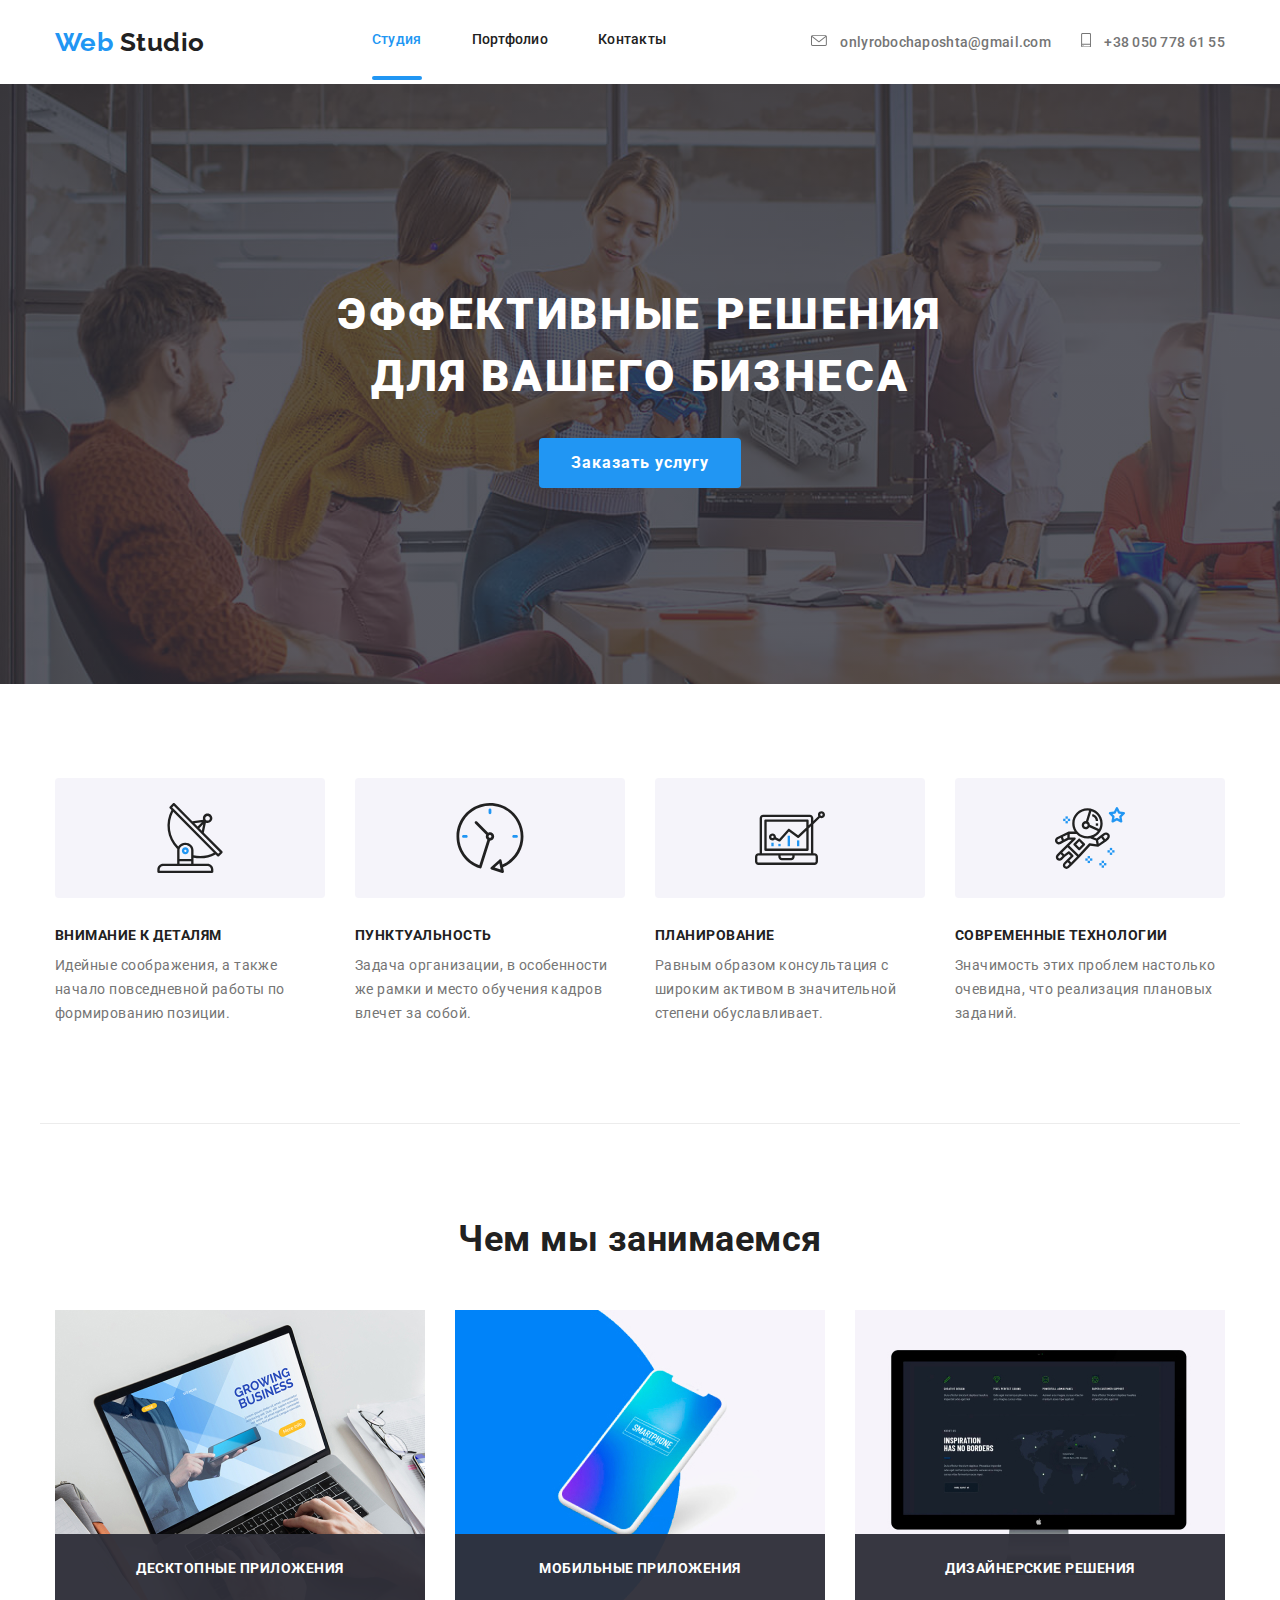
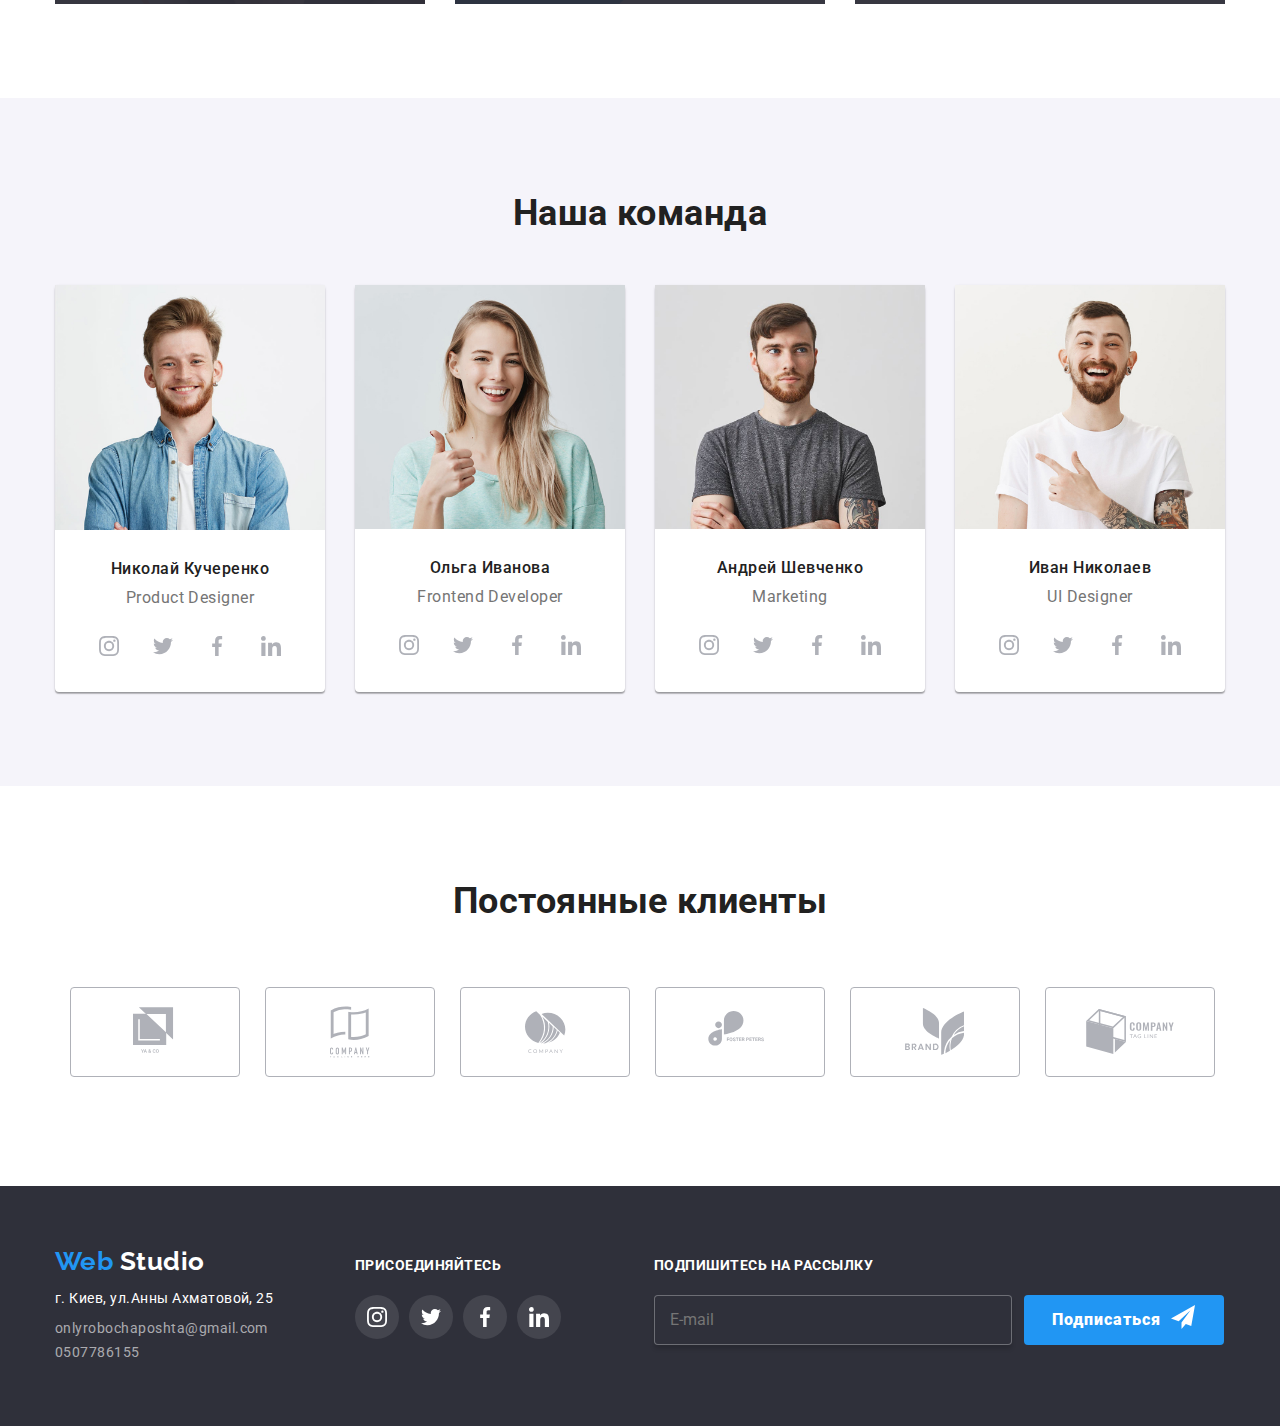
==== commit cd8ac885: "Update index.html" ====
--- a/index.html
+++ b/index.html
@@ -50,7 +50,7 @@
                 <svg class="mail-icon">
                   <use href="./images/spryte.svg#mail"></use>
                 </svg>
-                onlyrob@gmail.com
+                onlyrobochaposhta@gmail.com
               </a>
             </li>
             <li class="list-number">
--- a/css/maine.min.css
+++ b/css/maine.min.css
@@ -1,2 +1,2 @@
-.icon-satellite::before{background-image:url("../images/satellite.svg")}.icon-clock::before{background-image:url("../images/clock.svg")}.icon-pc::before{background-image:url("../images/pc.svg")}.icon-astronaut::before{background-image:url("../images/astronaut.svg")}.hidden-title{margin:0;display:none}body{background-color:#fff;color:#212121;letter-spacing:0.03em;font-family:Roboto, sans-serif}img{display:block}.general-a{text-decoration:none;color:#212121}.general-ul{margin:0;padding:0;list-style:none}.btn{display:inline-block;color:#fff;background-color:#2196f3;font-weight:700;font-size:16px;line-height:1.9;letter-spacing:0.06em;display:inline-block;border-radius:4px;padding:10px 32px;text-align:center;min-width:200px;border:none}.footerbtn-text{display:inline-block;color:#fff;background-color:#2196f3;font-weight:900;font-size:16px;line-height:1.9;letter-spacing:0.06em;display:-webkit-box;display:-ms-flexbox;display:flex;border-radius:4px;padding:10px 28px;text-align:center;min-width:200px;border:none;cursor:pointer}.footerbtn-text:focus{outline:2px solid #fff}@media screen and (max-width: 767px){.footerbtn-text{margin-top:20px;margin-right:auto;margin-left:auto}}@media screen and (max-width: 1199px){.footerbtn-text{margin-top:20px;margin-right:auto;margin-left:auto}}.input{color:#fff;padding:16px 15px;background-color:#2f303a;border:1px solid rgba(255,255,255,0.3);-webkit-box-shadow:0px 4px 4px rgba(0,0,0,0.15);box-shadow:0px 4px 4px rgba(0,0,0,0.15);border-radius:4px;outline:none}.icon-btn::after{content:'';display:block;width:24px;height:24px;background-repeat:no-repeat;background-position:center;margin-left:10px;background-image:url(../images/icon-send.svg)}.container{margin:0 auto;padding-left:15px;padding-right:15px}@media screen and (min-width: 480px){.container{width:480px}}@media screen and (min-width: 768px){.container{width:768px}}@media screen and (min-width: 1200px){.container{width:1200px}}.link-block{display:block}.link-block::before{display:block;content:'';height:120px;background-repeat:no-repeat;background-position:center;background-color:#f5f4fa;border-radius:4px}@media screen and (min-width: 480px) and (max-width: 480px){.link-block{max-width:450px}}@media screen and (min-width: 768px){.link-block{width:354px}}@media screen and (min-width: 1200px){.link-block{width:270px}}.header-portfolio{border-bottom-width:1px;border-bottom-style:solid;border-bottom-color:#ececec}@media screen and (min-width: 768px){.general-flex{display:-webkit-box;display:-ms-flexbox;display:flex;-ms-flex-wrap:wrap;flex-wrap:wrap}}.general-nav{color:#212121;display:inline-block;padding-top:32px;padding-bottom:32px;font-weight:500;font-size:14px;line-height:1.14;letter-spacing:0.02em;outline:none;-webkit-transition:color 250ms cubic-bezier(0.4, 0, 0.2, 1);transition:color 250ms cubic-bezier(0.4, 0, 0.2, 1)}.general-nav:hover{color:#2196f3}.general-nav:focus{color:#2196f3}.current{color:#2196f3}.current::after{position:absolute;bottom:0;content:'';display:block;background-color:#2196f3;width:100%;height:4px;border-radius:2px}.number-nav{color:#757575;font-weight:500;font-size:14px;line-height:1.14;letter-spacing:0.02em;outline:none;-webkit-transition:color 250ms cubic-bezier(0.4, 0, 0.2, 1);transition:color 250ms cubic-bezier(0.4, 0, 0.2, 1)}.number-nav:hover{color:#2196f3}.number-nav:focus{color:#2196f3}@media screen and (max-width: 767px){.number-info>.list-number{margin-bottom:16px}}.phone-icon{fill:#757575;width:10px;height:14.94px;margin-right:10px;-webkit-transition:fill 250ms cubic-bezier(0.4, 0, 0.2, 1);transition:fill 250ms cubic-bezier(0.4, 0, 0.2, 1)}.mail-icon{fill:#757575;width:16px;height:11.2px;margin-right:10px;-webkit-transition:fill 250ms cubic-bezier(0.4, 0, 0.2, 1);transition:fill 250ms cubic-bezier(0.4, 0, 0.2, 1)}.number-nav:hover .phone-icon{fill:#2196f3}.number-nav:focus .phone-icon{fill:#2196f3}.number-nav:hover .mail-icon{fill:#2196f3}.number-nav:focus .mail-icon{fill:#2196f3}@media screen and (min-width: 1200px){.number-info .list-number:not(:last-child){margin-right:30px}}@media screen and (max-width: 767px){.number-info{margin-bottom:60px;margin-top:60px}}.number-info{margin-left:auto}@media screen and (min-width: 768px){.general-ul.nav-list{display:-webkit-box;display:-ms-flexbox;display:flex}}@media screen and (min-width: 1200px){.general-ul.nav-list{display:-webkit-box;display:-ms-flexbox;display:flex}}@media screen and (min-width: 768px){.nav-list .nav-item:not(:last-child){margin-right:50px}}@media screen and (min-width: 1200px){.nav-list{margin-left:86px}}@media screen and (min-width: 1200px){.number-info{display:-webkit-box;display:-ms-flexbox;display:flex}}@media screen and (min-width: 768px){.flex-boxoll{display:-webkit-box;display:-ms-flexbox;display:flex}}@media screen and (min-width: 1200px){.flex-boxoll{display:-webkit-box;display:-ms-flexbox;display:flex}}.flex-boxnav{-webkit-box-align:center;-ms-flex-align:center;align-items:center}.modal{position:fixed;top:0;left:0;width:100%;height:100%;background-color:rgba(0,0,0,0.2);opacity:1;-webkit-transition:opacity 250ms cubic-bezier(0.4, 0, 0.2, 1);transition:opacity 250ms cubic-bezier(0.4, 0, 0.2, 1)}.modal.is-hidden{opacity:0;pointer-events:none}.modal.is-hidden .modal-form{-webkit-transform:translate(-50%, -50%) scale(0.1);transform:translate(-50%, -50%) scale(0.1)}.modal-form{position:absolute;top:50%;left:50%;text-align:center;background-color:#fff;padding:40px 40px;margin-left:auto;margin-right:auto;-webkit-transform:translate(-50%, -50%) scale(1);transform:translate(-50%, -50%) scale(1);-webkit-transition:-webkit-transform 250ms cubic-bezier(0.4, 0, 0.2, 1);transition:-webkit-transform 250ms cubic-bezier(0.4, 0, 0.2, 1);transition:transform 250ms cubic-bezier(0.4, 0, 0.2, 1);transition:transform 250ms cubic-bezier(0.4, 0, 0.2, 1), -webkit-transform 250ms cubic-bezier(0.4, 0, 0.2, 1)}@media screen and (min-width: 480px){.modal-form{width:450px;height:609px}}@media screen and (min-width: 768px){.modal-form{width:450px;height:609px}}@media screen and (min-width: 1200px){.modal-form{width:528px;height:581px}}.modal-p{margin-top:0px;margin-bottom:30px;font-weight:700;font-size:20px;line-height:1.5}@media screen and (min-width: 480px){.modal-p{font-size:20px;line-height:1.5}}@media screen and (min-width: 1200px){.modal-p{font-size:20px;line-height:1.15}}.input-modal{height:40px;padding:12px 42px;border:1px solid rgba(33,33,33,0.2);border-radius:4px;display:inline-block;outline:none}.input-modal:focus{border:1px solid #2196f3;border-radius:4px}@media screen and (min-width: 480px){.input-modal{width:370px}}@media screen and (min-width: 1200px){.input-modal{width:448px}}.input-textarea{height:120px;border:1px solid rgba(33,33,33,0.2);border-radius:4px;resize:none;outline:none}.input-textarea:focus{border:1px solid #2196f3;border-radius:4px}@media screen and (min-width: 480px){.input-textarea{width:370px}}@media screen and (min-width: 1200px){.input-textarea{width:448px}}.policy{position:relative;display:inline-block;color:#757575;font-weight:400;font-size:12px;line-height:1.16;margin-bottom:30px}@media screen and (min-width: 480px){.policy{font-size:12px;line-height:1.16}}@media screen and (min-width: 768px){.policy{font-size:12px;line-height:1.16}}@media screen and (min-width: 1200px){.policy{font-size:14px;line-height:1.71}}.policy .general-a{display:inline-block;color:#2196f3;text-decoration:underline;font-weight:400}@media screen and (min-width: 480px){.policy .general-a{font-size:12px;line-height:1.16}}@media screen and (min-width: 1200px){.policy .general-a{font-size:14px;line-height:1.71}}.policy-input{margin-left:20px;-webkit-appearance:none;-moz-appearance:none;appearance:none}.btn-modal{padding:10px 55px;background:#2196f3;color:#fff;-webkit-box-shadow:0px 4px 4px rgba(0,0,0,0.15);box-shadow:0px 4px 4px rgba(0,0,0,0.15);border:none;border-radius:4px;font-weight:700;font-size:16px;line-height:1.87;letter-spacing:0.06em}.form-input{position:relative;margin-bottom:28px}.form-inputcom{position:relative;margin-bottom:20px}.text-formcom{position:absolute;top:3px;left:3px;display:inline-block;color:#757575;font-weight:400;font-size:14px;line-height:1.14;letter-spacing:0.01em;-webkit-transition:color 250ms cubic-bezier(0.4, 0, 0.2, 1),line-height 250ms cubic-bezier(0.4, 0, 0.2, 1),font-size 250ms cubic-bezier(0.4, 0, 0.2, 1),-webkit-transform 250ms cubic-bezier(0.4, 0, 0.2, 1);transition:color 250ms cubic-bezier(0.4, 0, 0.2, 1),line-height 250ms cubic-bezier(0.4, 0, 0.2, 1),font-size 250ms cubic-bezier(0.4, 0, 0.2, 1),-webkit-transform 250ms cubic-bezier(0.4, 0, 0.2, 1);transition:transform 250ms cubic-bezier(0.4, 0, 0.2, 1),color 250ms cubic-bezier(0.4, 0, 0.2, 1),line-height 250ms cubic-bezier(0.4, 0, 0.2, 1),font-size 250ms cubic-bezier(0.4, 0, 0.2, 1);transition:transform 250ms cubic-bezier(0.4, 0, 0.2, 1),color 250ms cubic-bezier(0.4, 0, 0.2, 1),line-height 250ms cubic-bezier(0.4, 0, 0.2, 1),font-size 250ms cubic-bezier(0.4, 0, 0.2, 1),-webkit-transform 250ms cubic-bezier(0.4, 0, 0.2, 1)}.text-form{position:absolute;top:50%;left:42px;display:inline-block;color:#757575;font-weight:400;font-size:14px;line-height:1.14;letter-spacing:0.01em;-webkit-transform:translateY(-50%);transform:translateY(-50%);-webkit-transition:color 250ms cubic-bezier(0.4, 0, 0.2, 1),line-height 250ms cubic-bezier(0.4, 0, 0.2, 1),font-size 250ms cubic-bezier(0.4, 0, 0.2, 1),-webkit-transform 250ms cubic-bezier(0.4, 0, 0.2, 1);transition:color 250ms cubic-bezier(0.4, 0, 0.2, 1),line-height 250ms cubic-bezier(0.4, 0, 0.2, 1),font-size 250ms cubic-bezier(0.4, 0, 0.2, 1),-webkit-transform 250ms cubic-bezier(0.4, 0, 0.2, 1);transition:transform 250ms cubic-bezier(0.4, 0, 0.2, 1),color 250ms cubic-bezier(0.4, 0, 0.2, 1),line-height 250ms cubic-bezier(0.4, 0, 0.2, 1),font-size 250ms cubic-bezier(0.4, 0, 0.2, 1);transition:transform 250ms cubic-bezier(0.4, 0, 0.2, 1),color 250ms cubic-bezier(0.4, 0, 0.2, 1),line-height 250ms cubic-bezier(0.4, 0, 0.2, 1),font-size 250ms cubic-bezier(0.4, 0, 0.2, 1),-webkit-transform 250ms cubic-bezier(0.4, 0, 0.2, 1)}.images-modal{position:absolute;top:50%;left:16px;fill:#212121;display:inline-block;width:18px;height:18px;-webkit-transform:translateY(-50%);transform:translateY(-50%);-webkit-transition:fill 250ms cubic-bezier(0.4, 0, 0.2, 1);transition:fill 250ms cubic-bezier(0.4, 0, 0.2, 1)}.input-modal:focus ~ .text-form,.input-modal:not(:placeholder-shown) ~ .text-form{-webkit-transform:translate(-24px, -38px);transform:translate(-24px, -38px);color:#2196f3;font-size:12px;line-height:1.16}.input-modal:focus ~ .images-modal{fill:#2196f3}.input-textarea:focus+.text-formcom,.input-textarea:not(:placeholder-shown)+.text-formcom{-webkit-transform:translateY(-21px);transform:translateY(-21px);color:#2196f3;font-size:12px;line-height:1.16}.icon-modal{position:absolute;top:50%;left:0;display:inline-block;width:15px;height:15px;border:2px solid black;border-radius:4px;-webkit-transform:translateY(-50%);transform:translateY(-50%)}.policy-input:checked ~ .icon-modal{background-color:#2196f3;background-image:url(../images/checked.svg);background-size:contain;background-origin:border-box;border-color:#2196f3}.btn-close{position:absolute;top:8px;right:8px;width:30px;height:30px;background-image:url(../images/close-modal.svg);background-color:#fff;border:none;border-radius:50%;-webkit-box-shadow:0px 2px 1px rgba(0,0,0,0.2),0px 1px 1px rgba(0,0,0,0.14),0px 1px 3px rgba(0,0,0,0.12);box-shadow:0px 2px 1px rgba(0,0,0,0.2),0px 1px 1px rgba(0,0,0,0.14),0px 1px 3px rgba(0,0,0,0.12)}.hero{text-align:center;margin-left:auto;margin-right:auto;background-repeat:no-repeat}@media screen and (max-width: 767px){.hero{background-image:-webkit-gradient(linear, left top, right top, from(rgba(47,48,58,0.8)), to(rgba(47,48,58,0.8))),url("../images/header-mobile.jpg");background-image:linear-gradient(to right, rgba(47,48,58,0.8), rgba(47,48,58,0.8)),url("../images/header-mobile.jpg");background-size:480px 400px;max-width:480px;height:400px}}@media screen and (min-width: 768px){.hero{background-image:-webkit-gradient(linear, left top, right top, from(rgba(47,48,58,0.8)), to(rgba(47,48,58,0.8))),url("../images/header-tablets.jpg");background-image:linear-gradient(to right, rgba(47,48,58,0.8), rgba(47,48,58,0.8)),url("../images/header-tablets.jpg");background-size:768px 400px;max-width:768px;height:400px}}@media screen and (min-width: 1200px){.hero{background-image:-webkit-gradient(linear, left top, right top, from(rgba(47,48,58,0.8)), to(rgba(47,48,58,0.8))),url("../images/header.jpg");background-image:linear-gradient(to right, rgba(47,48,58,0.8), rgba(47,48,58,0.8)),url("../images/header.jpg");background-size:1600px 600px;max-width:1600px;height:600px}}.hero-container{margin:0 auto}@media screen and (max-width: 767px){.hero-container{max-width:360px;height:400px;padding-top:118px}}@media screen and (min-width: 768px){.hero-container{max-width:360px;height:400px;padding-top:118px}}@media screen and (min-width: 1200px){.hero-container{max-width:696px;height:600px;padding-top:200px;padding-bottom:200px}}.title-general{color:#fff;margin-top:0;margin-bottom:30px;margin-left:auto;margin-right:auto;font-weight:900;text-transform:uppercase;letter-spacing:0.06em}@media screen and (max-width: 767px){.title-general{font-size:26px;line-height:1.62}}@media screen and (min-width: 1200px){.title-general{font-size:44px;line-height:1.4}}.title-h{margin-top:0px;margin-bottom:50px;font-weight:700;font-size:36px;line-height:1.17;text-align:center}.title-text{height:16px;margin-top:30px;margin-bottom:0px;font-weight:700;font-size:14px;line-height:1.14;text-transform:uppercase}.paragraph-text{color:#757575;height:75px;margin-top:10px;margin-bottom:0px;font-weight:400;font-size:14px;line-height:1.714}.section-one .container{padding-top:94px;padding-bottom:94px;border-bottom:1px solid #ececec}@media screen and (min-width: 768px){.about-us{width:calc((100% - 4 * 15px) / 2);margin:15px}}@media screen and (min-width: 1200px){.about-us{width:calc((100% - 8 * 15px) / 4);margin-right:15px}}.section-oneli{margin:-15px}.section-two .container{padding-top:94px;padding-bottom:94px}@media screen and (max-width: 1199px){.section-two{display:none}}.text-work{position:absolute;bottom:0;right:0;color:#fff;background:rgba(47,48,58,0.8);width:100%;height:70px;margin-top:0px;margin-bottom:0px;padding-top:27px;font-weight:700;font-size:14px;line-height:1.14;text-align:center;text-transform:uppercase}.work-card{background:#fff;padding-bottom:24px;border-radius:4px;-webkit-box-shadow:0px 2px 1px rgba(0,0,0,0.2),0px 1px 1px rgba(0,0,0,0.14),0px 1px 3px rgba(0,0,0,0.12);box-shadow:0px 2px 1px rgba(0,0,0,0.2),0px 1px 1px rgba(0,0,0,0.14),0px 1px 3px rgba(0,0,0,0.12)}.work-calc{width:calc((100% - 6 * 15px) / 3);margin:15px}.section-three{background-color:#f5f4fa}.section-three .container{padding-bottom:94px;padding-top:94px}.position{position:relative}.name-people{margin-top:30px;margin-bottom:0px;font-weight:500;font-size:16px;line-height:1.18;text-align:center}@media screen and (max-width: 767px){.team-calc:not(:last-child){margin-bottom:30px}}@media screen and (min-width: 768px){.team-calc{width:calc((100% - 4 * 15px) / 2);margin:15px}}@media screen and (min-width: 1200px){.team-calc{width:calc((100% - 8 * 15px) / 4);margin:15px}}.work-list{margin:-15px}@media screen and (min-width: 768px){.work-list{display:-webkit-box;display:-ms-flexbox;display:flex;-ms-flex-wrap:wrap;flex-wrap:wrap;margin:-15px}}.work-people{color:#757575;margin-top:10px;margin-bottom:0px;font-weight:400;font-size:16px;line-height:1.18;text-align:center}.social-network{margin-top:16px;display:-webkit-box;display:-ms-flexbox;display:flex;-webkit-box-pack:center;-ms-flex-pack:center;justify-content:center}.section{background-color:#f5f4fa}.social-box{display:-webkit-box;display:-ms-flexbox;display:flex;-webkit-box-align:center;-ms-flex-align:center;align-items:center;background-color:#fff;width:44px;height:44px;border-radius:50%;outline:none;-webkit-transition:background-color 250ms cubic-bezier(0.4, 0, 0.2, 1);transition:background-color 250ms cubic-bezier(0.4, 0, 0.2, 1)}.social-box:hover{background-color:#2196f3}.social-box:focus{background-color:#2196f3}.photo-set{display:block;width:100%}.instagram{fill:#afb1b8;width:20px;height:20px;margin-left:auto;margin-right:auto;-webkit-transition:fill 250ms cubic-bezier(0.4, 0, 0.2, 1);transition:fill 250ms cubic-bezier(0.4, 0, 0.2, 1)}.twitter{fill:#afb1b8;width:20px;height:20px;margin-left:auto;margin-right:auto;-webkit-transition:fill 250ms cubic-bezier(0.4, 0, 0.2, 1);transition:fill 250ms cubic-bezier(0.4, 0, 0.2, 1)}.facebook{fill:#afb1b8;width:20px;height:20px;margin-left:auto;margin-right:auto;-webkit-transition:fill 250ms cubic-bezier(0.4, 0, 0.2, 1);transition:fill 250ms cubic-bezier(0.4, 0, 0.2, 1)}.linkedin{fill:#afb1b8;width:20px;height:20px;margin-left:auto;margin-right:auto;-webkit-transition:fill 250ms cubic-bezier(0.4, 0, 0.2, 1);transition:fill 250ms cubic-bezier(0.4, 0, 0.2, 1)}.social-box:hover .instagram,.social-box:focus .instagram{fill:#fff}.social-box:hover .twitter,.social-box:focus .twitter{fill:#fff}.social-box:hover .facebook,.social-box:focus .facebook{fill:#fff}.social-box:hover .linkedin,.social-box:focus .linkedin{fill:#fff}.section-four .container{padding-top:94px;padding-bottom:94px}.company-border{display:-webkit-box;display:-ms-flexbox;display:flex;-webkit-box-align:center;-ms-flex-align:center;align-items:center;height:90px;border:1px solid #afb1b8;outline:none;border-radius:4px;-webkit-transition:border 250ms cubic-bezier(0.4, 0, 0.2, 1);transition:border 250ms cubic-bezier(0.4, 0, 0.2, 1)}.company-border:hover{border-color:#2196f3}.company-border:focus{border-color:#2196f3}@media screen and (min-width: 768px){.company-border{width:226px}}@media screen and (min-width: 1200px){.company-border{width:170px}}.company-border:hover .logo-one,.company-border:focus .logo-one{fill:#2196f3}.company-border:hover .logo-two,.company-border:focus .logo-two{fill:#2196f3}.company-border:hover .logo-three,.company-border:focus .logo-three{fill:#2196f3}.company-border:hover .logo-four,.company-border:focus .logo-four{fill:#2196f3}.company-border:hover .logo-five,.company-border:focus .logo-five{fill:#2196f3}.company-border:hover .logo-six,.company-border:focus .logo-six{fill:#2196f3}@media screen and (max-width: 767px){.company{margin:-15px;display:-webkit-box;display:-ms-flexbox;display:flex;-webkit-box-pack:center;-ms-flex-pack:center;justify-content:center;-ms-flex-wrap:wrap;flex-wrap:wrap}}@media screen and (min-width: 768px){.company{margin:-15px;display:-webkit-box;display:-ms-flexbox;display:flex;-webkit-box-pack:center;-ms-flex-pack:center;justify-content:center;-ms-flex-wrap:wrap;flex-wrap:wrap}}@media screen and (min-width: 1200px){.company{margin:-15px;display:-webkit-box;display:-ms-flexbox;display:flex;-webkit-box-pack:center;-ms-flex-pack:center;justify-content:center;margin:0 auto}}.item-company{display:inline-block}@media screen and (max-width: 767px){.item-company{width:calc((100% - 4 * 15px) / 2);margin:15px}}@media screen and (min-width: 768px){.item-company{width:calc((100% - 6 * 15px) / 3);margin:15px}}@media screen and (min-width: 1200px){.item-company{width:calc((100% - 12 * 15px) / 6);margin:15px}}.social-network .item:not(:last-child){margin-right:10px}.logo-one{fill:#afb1b8;width:44.27px;height:49.23px;margin-right:auto;margin-left:auto;-webkit-transition:fill 250ms cubic-bezier(0.4, 0, 0.2, 1);transition:fill 250ms cubic-bezier(0.4, 0, 0.2, 1)}.logo-two{fill:#afb1b8;width:40px;height:52px;margin-right:auto;margin-left:auto;-webkit-transition:fill 250ms cubic-bezier(0.4, 0, 0.2, 1);transition:fill 250ms cubic-bezier(0.4, 0, 0.2, 1)}.logo-three{fill:#afb1b8;width:41px;height:42.6px;margin-right:auto;margin-left:auto;-webkit-transition:fill 250ms cubic-bezier(0.4, 0, 0.2, 1);transition:fill 250ms cubic-bezier(0.4, 0, 0.2, 1)}.logo-four{fill:#afb1b8;width:79.66px;height:42.02px;margin-right:auto;margin-left:auto;-webkit-transition:fill 250ms cubic-bezier(0.4, 0, 0.2, 1);transition:fill 250ms cubic-bezier(0.4, 0, 0.2, 1)}.logo-five{fill:#afb1b8;width:59px;height:47px;margin-right:auto;margin-left:auto;-webkit-transition:fill 250ms cubic-bezier(0.4, 0, 0.2, 1);transition:fill 250ms cubic-bezier(0.4, 0, 0.2, 1)}.logo-six{fill:#afb1b8;width:88.48px;height:45.44px;margin-right:auto;margin-left:auto;-webkit-transition:fill 250ms cubic-bezier(0.4, 0, 0.2, 1);transition:fill 250ms cubic-bezier(0.4, 0, 0.2, 1)}.logo{color:#212121;font-family:Raleway;font-weight:700;font-size:26px;line-height:1.19}.color-logo{color:#2196f3}.adrfooter-div .general-a.logo{color:#fff}@media screen and (max-width: 767px){.adrfooter-div{text-align:center}}@media screen and (min-width: 768px){.adrfooter-div{margin-top:60px}}.bg-footer{background-color:#2f303a}@media screen and (max-width: 767px){.bg-footer{padding-top:60px}}.bg-footer .container{padding-bottom:60px}.general-address{font-style:normal}@media screen and (min-width: 1200px){.general-address{width:231px;margin-right:69px}}.footer-m .footer-heading{width:145px;height:16px}.footer-heading{color:#fff;margin-top:0px;margin-bottom:21px;font-weight:700;font-size:14px;line-height:1.14;text-transform:uppercase}@media screen and (max-width: 767px){.footer-heading{margin-left:auto;margin-right:auto}}@media screen and (min-width: 1200px){.footer-heading{margin-right:0px}}@media screen and (max-width: 767px){.flex-mobfooter{display:-webkit-box;display:-ms-flexbox;display:flex}}@media screen and (min-width: 1200px){.flex-footer{display:-webkit-box;display:-ms-flexbox;display:flex}}.general-flex .item:not(:last-child){margin-right:10px}@media screen and (min-width: 768px){.container-footer{display:-webkit-box;display:-ms-flexbox;display:flex}}@media screen and (min-width: 768px) and (max-width: 1199px){.container-footer{margin-left:82px;margin-right:82px}}@media screen and (min-width: 1200px){.adrfooter-div{margin-top:60px}}.number-footer{color:rgba(255,255,255,0.6);font-weight:normal;font-size:14px;line-height:1.71}.street{color:#fff;height:21px;margin-top:10px;margin-bottom:0px;font-weight:400;font-size:14px;line-height:1.71}@media screen and (min-width: 1200px){.street{width:231px}}.fsocial-box{display:-webkit-box;display:-ms-flexbox;display:flex;-webkit-box-align:center;-ms-flex-align:center;align-items:center;background-color:rgba(255,255,255,0.1);width:44px;height:44px;border-radius:50%;outline:none;-webkit-transition:background-color 250ms cubic-bezier(0.4, 0, 0.2, 1);transition:background-color 250ms cubic-bezier(0.4, 0, 0.2, 1)}.fsocial-box:hover{background-color:#2196f3}.fsocial-box:focus{background-color:#2196f3}.address-ul{height:21px;margin-top:9px;margin-bottom:28px}@media screen and (min-width: 1200px){.address-ul{width:231px}}.instagram-two{fill:currentColor;width:20px;height:20px;margin-left:auto;margin-right:auto}.twitter-two{fill:currentColor;width:20px;height:20px;margin-left:auto;margin-right:auto}.facebook-two{fill:currentColor;width:20px;height:20px;margin-left:auto;margin-right:auto}.linkedin-two{fill:currentColor;width:20px;height:20px;margin-left:auto;margin-right:auto}@media screen and (max-width: 479px){.input{max-width:450px;height:50px}}@media screen and (min-width: 480px){.input{width:450px;height:50px}}@media screen and (min-width: 1200px){.input{margin-right:12px;width:358px;height:50px}}@media screen and (max-width: 1199px){.ssfooter-div{margin-top:56px;text-align:center}}@media screen and (min-width: 1200px){.ssfooter-div{margin-top:72px}}.footer-m{width:206px}@media screen and (max-width: 767px){.footer-m{padding-top:60px;margin:0 auto}}@media screen and (min-width: 768px){.footer-m{margin-top:65px;margin-left:auto}}@media screen and (min-width: 1200px){.footer-m{height:81px;margin-top:72px;margin-right:93px}}.container-portfolio{margin-top:93px;margin-bottom:94px;margin-left:auto;margin-right:auto;padding-left:15px;padding-right:15px}@media screen and (min-width: 480px){.container-portfolio{width:480px}}@media screen and (min-width: 768px){.container-portfolio{width:768px}}@media screen and (min-width: 1200px){.container-portfolio{width:1200px}}.button-list{margin-bottom:50px}@media screen and (max-width: 767px){.button-list{display:-webkit-box;display:-ms-flexbox;display:flex;-ms-flex-wrap:wrap;flex-wrap:wrap}}@media screen and (min-width: 768px){.button-list{-webkit-box-pack:center;-ms-flex-pack:center;justify-content:center}}.button-box{color:#212121;background-color:#f5f4fa;padding:6px 22px;border:none;border-radius:4px;font-family:Roboto;font-weight:500;font-size:16px;line-height:1.62;-webkit-box-shadow:none;box-shadow:none;outline:none;-webkit-transition:background-color 250ms cubic-bezier(0.4, 0, 0.2, 1),color 250ms cubic-bezier(0.4, 0, 0.2, 1),-webkit-box-shadow 250ms cubic-bezier(0.4, 0, 0.2, 1);transition:background-color 250ms cubic-bezier(0.4, 0, 0.2, 1),color 250ms cubic-bezier(0.4, 0, 0.2, 1),-webkit-box-shadow 250ms cubic-bezier(0.4, 0, 0.2, 1);transition:background-color 250ms cubic-bezier(0.4, 0, 0.2, 1),color 250ms cubic-bezier(0.4, 0, 0.2, 1),box-shadow 250ms cubic-bezier(0.4, 0, 0.2, 1);transition:background-color 250ms cubic-bezier(0.4, 0, 0.2, 1),color 250ms cubic-bezier(0.4, 0, 0.2, 1),box-shadow 250ms cubic-bezier(0.4, 0, 0.2, 1),-webkit-box-shadow 250ms cubic-bezier(0.4, 0, 0.2, 1)}@media screen and (max-width: 767px){.button-m{margin-right:8px;margin-top:15px}}@media screen and (min-width: 768px){.button-m:not(:last-child){margin-right:8px}}.button-box:hover,.button-box:focus{background-color:#2196f3;color:#fff;-webkit-box-shadow:0px 2px 2px rgba(0,0,0,0.12),0px 1px 2px rgba(0,0,0,0.08),0px 3px 1px rgba(0,0,0,0.1);box-shadow:0px 2px 2px rgba(0,0,0,0.12),0px 1px 2px rgba(0,0,0,0.08),0px 3px 1px rgba(0,0,0,0.1)}.portfolio-h{color:#212121;margin-top:0px;margin-bottom:0px;font-weight:700;font-size:18px;line-height:2;letter-spacing:0.06em}@media screen and (min-width: 768px){.portfolio-h{width:322px}}.portfolio-pone{color:#757575;margin-left:0px;margin-right:0px;margin-top:4px;margin-bottom:0px;font-weight:400;font-size:16px;line-height:1.87}@media screen and (min-width: 768px){.portfolio-pone{width:322px}}.portfolio-text{position:absolute;top:50%;left:50%;-webkit-transform:translate(-50%, -50%);transform:translate(-50%, -50%);color:#fff;width:322px;margin-top:0px;margin-bottom:0px;font-weight:400;font-size:18px;line-height:1.56}.overlay{position:absolute;top:0;left:0;background-color:rgba(33,150,243,0.9);width:100%;height:100%;-webkit-transform:translateY(100%);transform:translateY(100%);-webkit-transition:-webkit-transform 250ms cubic-bezier(0.4, 0, 0.2, 1);transition:-webkit-transform 250ms cubic-bezier(0.4, 0, 0.2, 1);transition:transform 250ms cubic-bezier(0.4, 0, 0.2, 1);transition:transform 250ms cubic-bezier(0.4, 0, 0.2, 1), -webkit-transform 250ms cubic-bezier(0.4, 0, 0.2, 1)}.position{overflow:hidden}.general-a:hover .overlay,.general-a:focus .overlay{-webkit-transform:translateY(0);transform:translateY(0)}@media screen and (min-width: 768px){.p-list{display:-webkit-box;display:-ms-flexbox;display:flex;-ms-flex-wrap:wrap;flex-wrap:wrap;margin:-15px}}.portfolio-card{padding-left:24px;padding-right:24px;padding-top:20px;padding-bottom:20px;border-right:1px solid #eeeeee;border-bottom:1px solid #eeeeee;border-left:1px solid #eeeeee}.flex-li{margin:15px}@media screen and (max-width: 479px){.flex-li{max-width:450px}}@media screen and (min-width: 768px){.flex-li{width:calc((100% - 4 * 15px) / 2)}}@media screen and (min-width: 1200px){.flex-li{width:calc((100% - 6 * 15px) / 3)}}.flex-li .general-a{display:block;outline:none;-webkit-box-shadow:none;box-shadow:none;-webkit-transition:-webkit-box-shadow 250ms cubic-bezier(0.4, 0, 0.2, 1);transition:-webkit-box-shadow 250ms cubic-bezier(0.4, 0, 0.2, 1);transition:box-shadow 250ms cubic-bezier(0.4, 0, 0.2, 1);transition:box-shadow 250ms cubic-bezier(0.4, 0, 0.2, 1), -webkit-box-shadow 250ms cubic-bezier(0.4, 0, 0.2, 1)}.flex-li .general-a:hover,.flex-li .general-a:focus{-webkit-box-shadow:1px 4px 6px rgba(0,0,0,0.16),0px 4px 4px rgba(0,0,0,0.06),0px 1px 1px rgba(0,0,0,0.12);box-shadow:1px 4px 6px rgba(0,0,0,0.16),0px 4px 4px rgba(0,0,0,0.06),0px 1px 1px rgba(0,0,0,0.12)}@media screen and (max-width: 767px) and (min-device-pixel-ratio: 2), screen and (max-width: 767px) and (-webkit-min-device-pixel-ratio: 2), screen and (max-width: 767px) and (min-resolution: 192dpi), screen and (max-width: 767px) and (min-resolution: 2dppx){.hero{background-image:-webkit-gradient(linear, left top, right top, from(rgba(47,48,58,0.8)), to(rgba(47,48,58,0.8))),url("../images/header-mobile@2x.jpg");background-image:linear-gradient(to right, rgba(47,48,58,0.8), rgba(47,48,58,0.8)),url("../images/header-mobile@2x.jpg")}}@media screen and (max-width: 767px) and (min-device-pixel-ratio: 3), screen and (max-width: 767px) and (-webkit-min-device-pixel-ratio: 3), screen and (max-width: 767px) and (min-resolution: 288dpi), screen and (max-width: 767px) and (min-resolution: 3dppx){.hero{background-image:-webkit-gradient(linear, left top, right top, from(rgba(47,48,58,0.8)), to(rgba(47,48,58,0.8))),url("../images/header-mobile@3x.jpg");background-image:linear-gradient(to right, rgba(47,48,58,0.8), rgba(47,48,58,0.8)),url("../images/header-mobile@3x.jpg")}}@media screen and (min-width: 768px) and (min-device-pixel-ratio: 2), screen and (min-width: 768px) and (-webkit-min-device-pixel-ratio: 2), screen and (min-width: 768px) and (min-resolution: 192dpi), screen and (min-width: 768px) and (min-resolution: 2dppx){.hero{background-image:-webkit-gradient(linear, left top, right top, from(rgba(47,48,58,0.8)), to(rgba(47,48,58,0.8))),url("../images/header-tablets@2x.jpg");background-image:linear-gradient(to right, rgba(47,48,58,0.8), rgba(47,48,58,0.8)),url("../images/header-tablets@2x.jpg")}}@media screen and (min-width: 768px) and (min-device-pixel-ratio: 3), screen and (min-width: 768px) and (-webkit-min-device-pixel-ratio: 3), screen and (min-width: 768px) and (min-resolution: 288dpi), screen and (min-width: 768px) and (min-resolution: 3dppx){.hero{background-image:-webkit-gradient(linear, left top, right top, from(rgba(47,48,58,0.8)), to(rgba(47,48,58,0.8))),url("../images/header-tablets@3x.jpg");background-image:linear-gradient(to right, rgba(47,48,58,0.8), rgba(47,48,58,0.8)),url("../images/header-tablets@3x.jpg")}}@media screen and (max-width: 767px){.page-header{position:relative}}@media screen and (max-width: 767px){.header-portfolio{position:relative}}@media screen and (max-width: 767px){.menu-button{display:-webkit-inline-box;display:-ms-inline-flexbox;display:inline-flex;margin:0;padding:0;border:none;background-color:transparent;margin-left:auto}.menu-button .icon-close{display:none}.menu-button.is-open .icon-close{display:block}.menu-button.is-open .icon-menumob{display:none}}@media screen and (min-width: 768px){.menu-button{display:none}}@media screen and (max-width: 767px){.menu-mobile{position:absolute;top:100%;left:0;width:100%;background-color:#fff;display:none;text-align:center;border-top:1px solid #ececec;-webkit-box-shadow:0px 1px 3px rgba(0,0,0,0.16),0px 2px 4px rgba(0,0,0,0.08),0px 4px 8px rgba(0,0,0,0.04);box-shadow:0px 1px 3px rgba(0,0,0,0.16),0px 2px 4px rgba(0,0,0,0.08),0px 4px 8px rgba(0,0,0,0.04);z-index:999}.menu-mobile.is-open{display:block}}@media screen and (min-width: 768px){.menu-mobile{-ms-flex-preferred-size:100%;flex-basis:100%}}@media screen and (max-width: 767px){.container.flex-boxoll.flex-boxnav{display:-webkit-box;display:-ms-flexbox;display:flex}}@media screen and (min-width: 768px){.menu-mobile{margin-left:81px}}
+.icon-satellite::before{background-image:url("../images/satellite.svg")}.icon-clock::before{background-image:url("../images/clock.svg")}.icon-pc::before{background-image:url("../images/pc.svg")}.icon-astronaut::before{background-image:url("../images/astronaut.svg")}.hidden-title{margin:0;display:none}body{background-color:#fff;color:#212121;letter-spacing:0.03em;font-family:Roboto, sans-serif}img{display:block}.general-a{text-decoration:none;color:#212121}.general-ul{margin:0;padding:0;list-style:none}.btn{display:inline-block;color:#fff;background-color:#2196f3;font-weight:700;font-size:16px;line-height:1.9;letter-spacing:0.06em;display:inline-block;border-radius:4px;padding:10px 32px;text-align:center;min-width:200px;border:none}.footerbtn-text{display:inline-block;color:#fff;background-color:#2196f3;font-weight:900;font-size:16px;line-height:1.9;letter-spacing:0.06em;display:-webkit-box;display:-ms-flexbox;display:flex;border-radius:4px;padding:10px 28px;text-align:center;min-width:200px;border:none;cursor:pointer}.footerbtn-text:focus{outline:2px solid #fff}@media screen and (max-width: 767px){.footerbtn-text{margin-top:20px;margin-right:auto;margin-left:auto}}@media screen and (max-width: 1199px){.footerbtn-text{margin-top:20px;margin-right:auto;margin-left:auto}}.input{color:#fff;padding:16px 15px;background-color:#2f303a;border:1px solid rgba(255,255,255,0.3);-webkit-box-shadow:0px 4px 4px rgba(0,0,0,0.15);box-shadow:0px 4px 4px rgba(0,0,0,0.15);border-radius:4px;outline:none}.icon-btn::after{content:'';display:block;width:24px;height:24px;background-repeat:no-repeat;background-position:center;margin-left:10px;background-image:url(../images/icon-send.svg)}.container{margin:0 auto;padding-left:15px;padding-right:15px}@media screen and (min-width: 480px){.container{width:480px}}@media screen and (min-width: 768px){.container{width:768px}}@media screen and (min-width: 1200px){.container{width:1200px}}.link-block{display:block}.link-block::before{display:block;content:'';height:120px;background-repeat:no-repeat;background-position:center;background-color:#f5f4fa;border-radius:4px}@media screen and (min-width: 480px) and (max-width: 480px){.link-block{max-width:450px}}@media screen and (min-width: 768px){.link-block{width:354px}}@media screen and (min-width: 1200px){.link-block{width:270px}}.header-portfolio{border-bottom-width:1px;border-bottom-style:solid;border-bottom-color:#ececec}@media screen and (min-width: 768px){.general-flex{display:-webkit-box;display:-ms-flexbox;display:flex;-ms-flex-wrap:wrap;flex-wrap:wrap}}.general-nav{color:#212121;display:inline-block;padding-top:32px;padding-bottom:32px;font-weight:500;font-size:14px;line-height:1.14;letter-spacing:0.02em;outline:none;-webkit-transition:color 250ms cubic-bezier(0.4, 0, 0.2, 1);transition:color 250ms cubic-bezier(0.4, 0, 0.2, 1)}.general-nav:hover{color:#2196f3}.general-nav:focus{color:#2196f3}.current{color:#2196f3}.current::after{position:absolute;bottom:0;content:'';display:block;background-color:#2196f3;width:100%;height:4px;border-radius:2px}.number-nav{color:#757575;font-weight:500;font-size:14px;line-height:1.14;letter-spacing:0.02em;outline:none;-webkit-transition:color 250ms cubic-bezier(0.4, 0, 0.2, 1);transition:color 250ms cubic-bezier(0.4, 0, 0.2, 1)}.number-nav:hover{color:#2196f3}.number-nav:focus{color:#2196f3}@media screen and (max-width: 767px){.number-info>.list-number{margin-bottom:16px}}.phone-icon{fill:#757575;width:10px;height:14.94px;margin-right:10px;-webkit-transition:fill 250ms cubic-bezier(0.4, 0, 0.2, 1);transition:fill 250ms cubic-bezier(0.4, 0, 0.2, 1)}.mail-icon{fill:#757575;width:16px;height:11.2px;margin-right:10px;-webkit-transition:fill 250ms cubic-bezier(0.4, 0, 0.2, 1);transition:fill 250ms cubic-bezier(0.4, 0, 0.2, 1)}.number-nav:hover .phone-icon{fill:#2196f3}.number-nav:focus .phone-icon{fill:#2196f3}.number-nav:hover .mail-icon{fill:#2196f3}.number-nav:focus .mail-icon{fill:#2196f3}@media screen and (min-width: 1200px){.number-info .list-number:not(:last-child){margin-right:30px}}@media screen and (max-width: 767px){.number-info{margin-bottom:60px;margin-top:60px}}.number-info{margin-left:auto}@media screen and (min-width: 768px){.general-ul.nav-list{display:-webkit-box;display:-ms-flexbox;display:flex}}@media screen and (min-width: 1200px){.general-ul.nav-list{display:-webkit-box;display:-ms-flexbox;display:flex}}@media screen and (min-width: 768px){.nav-list .nav-item:not(:last-child){margin-right:50px}}@media screen and (min-width: 1200px){.nav-list{margin-left:86px}}@media screen and (min-width: 1200px){.number-info{display:-webkit-box;display:-ms-flexbox;display:flex}}@media screen and (min-width: 768px){.flex-boxoll{display:-webkit-box;display:-ms-flexbox;display:flex}}@media screen and (min-width: 1200px){.flex-boxoll{display:-webkit-box;display:-ms-flexbox;display:flex}}.flex-boxnav{-webkit-box-align:center;-ms-flex-align:center;align-items:center}.modal{position:fixed;top:0;left:0;width:100%;height:100%;background-color:rgba(0,0,0,0.2);opacity:1;-webkit-transition:opacity 250ms cubic-bezier(0.4, 0, 0.2, 1);transition:opacity 250ms cubic-bezier(0.4, 0, 0.2, 1);overflow-y:scroll}.modal.is-hidden{opacity:0;pointer-events:none}.modal.is-hidden .modal-form{-webkit-transform:translate(-50%, -50%) scale(0.1);transform:translate(-50%, -50%) scale(0.1)}.modal-form{position:absolute;top:50%;left:50%;text-align:center;background-color:#fff;padding:40px 40px;margin-left:auto;margin-right:auto;margin-top:93px;-webkit-transform:translate(-50%, -50%) scale(1);transform:translate(-50%, -50%) scale(1);-webkit-transition:-webkit-transform 250ms cubic-bezier(0.4, 0, 0.2, 1);transition:-webkit-transform 250ms cubic-bezier(0.4, 0, 0.2, 1);transition:transform 250ms cubic-bezier(0.4, 0, 0.2, 1);transition:transform 250ms cubic-bezier(0.4, 0, 0.2, 1), -webkit-transform 250ms cubic-bezier(0.4, 0, 0.2, 1)}@media screen and (min-width: 480px){.modal-form{width:450px;height:609px}}@media screen and (min-width: 768px){.modal-form{width:450px;height:609px}}@media screen and (min-width: 1200px){.modal-form{width:528px;height:581px}}.modal-p{margin-top:0px;margin-bottom:30px;font-weight:700;font-size:20px;line-height:1.5}@media screen and (min-width: 480px){.modal-p{font-size:20px;line-height:1.5}}@media screen and (min-width: 1200px){.modal-p{font-size:20px;line-height:1.15}}.input-modal{height:40px;padding:12px 42px;border:1px solid rgba(33,33,33,0.2);border-radius:4px;display:inline-block;outline:none}.input-modal:focus{border:1px solid #2196f3;border-radius:4px}@media screen and (min-width: 480px){.input-modal{width:370px}}@media screen and (min-width: 1200px){.input-modal{width:448px}}.input-textarea{height:120px;border:1px solid rgba(33,33,33,0.2);border-radius:4px;resize:none;outline:none}@media screen and (max-width: 479px){.input-textarea{width:100%}}@media screen and (min-width: 480px){.input-textarea{width:100%}}@media screen and (min-width: 1200px){.input-textarea{width:448px}}.input-textarea:focus{border:1px solid #2196f3;border-radius:4px}.policy{position:relative;display:inline-block;color:#757575;font-weight:400;font-size:12px;line-height:1.16;margin-bottom:30px}@media screen and (min-width: 480px){.policy{font-size:12px;line-height:1.16}}@media screen and (min-width: 768px){.policy{font-size:12px;line-height:1.16}}@media screen and (min-width: 1200px){.policy{font-size:14px;line-height:1.71}}.policy .general-a{display:inline-block;color:#2196f3;text-decoration:underline;font-weight:400}@media screen and (min-width: 480px){.policy .general-a{font-size:12px;line-height:1.16}}@media screen and (min-width: 1200px){.policy .general-a{font-size:14px;line-height:1.71}}.policy-input{margin-left:20px;-webkit-appearance:none;-moz-appearance:none;appearance:none}.btn-modal{padding:10px 55px;background:#2196f3;color:#fff;-webkit-box-shadow:0px 4px 4px rgba(0,0,0,0.15);box-shadow:0px 4px 4px rgba(0,0,0,0.15);border:none;border-radius:4px;font-weight:700;font-size:16px;line-height:1.87;letter-spacing:0.06em}.form-input{position:relative;margin-bottom:28px}.form-inputcom{position:relative;margin-bottom:20px}.text-formcom{position:absolute;top:3px;left:3px;display:inline-block;color:#757575;font-weight:400;font-size:14px;line-height:1.14;letter-spacing:0.01em;-webkit-transition:color 250ms cubic-bezier(0.4, 0, 0.2, 1),line-height 250ms cubic-bezier(0.4, 0, 0.2, 1),font-size 250ms cubic-bezier(0.4, 0, 0.2, 1),-webkit-transform 250ms cubic-bezier(0.4, 0, 0.2, 1);transition:color 250ms cubic-bezier(0.4, 0, 0.2, 1),line-height 250ms cubic-bezier(0.4, 0, 0.2, 1),font-size 250ms cubic-bezier(0.4, 0, 0.2, 1),-webkit-transform 250ms cubic-bezier(0.4, 0, 0.2, 1);transition:transform 250ms cubic-bezier(0.4, 0, 0.2, 1),color 250ms cubic-bezier(0.4, 0, 0.2, 1),line-height 250ms cubic-bezier(0.4, 0, 0.2, 1),font-size 250ms cubic-bezier(0.4, 0, 0.2, 1);transition:transform 250ms cubic-bezier(0.4, 0, 0.2, 1),color 250ms cubic-bezier(0.4, 0, 0.2, 1),line-height 250ms cubic-bezier(0.4, 0, 0.2, 1),font-size 250ms cubic-bezier(0.4, 0, 0.2, 1),-webkit-transform 250ms cubic-bezier(0.4, 0, 0.2, 1)}.text-form{position:absolute;top:50%;left:42px;display:inline-block;color:#757575;font-weight:400;font-size:14px;line-height:1.14;letter-spacing:0.01em;-webkit-transform:translateY(-50%);transform:translateY(-50%);-webkit-transition:color 250ms cubic-bezier(0.4, 0, 0.2, 1),line-height 250ms cubic-bezier(0.4, 0, 0.2, 1),font-size 250ms cubic-bezier(0.4, 0, 0.2, 1),-webkit-transform 250ms cubic-bezier(0.4, 0, 0.2, 1);transition:color 250ms cubic-bezier(0.4, 0, 0.2, 1),line-height 250ms cubic-bezier(0.4, 0, 0.2, 1),font-size 250ms cubic-bezier(0.4, 0, 0.2, 1),-webkit-transform 250ms cubic-bezier(0.4, 0, 0.2, 1);transition:transform 250ms cubic-bezier(0.4, 0, 0.2, 1),color 250ms cubic-bezier(0.4, 0, 0.2, 1),line-height 250ms cubic-bezier(0.4, 0, 0.2, 1),font-size 250ms cubic-bezier(0.4, 0, 0.2, 1);transition:transform 250ms cubic-bezier(0.4, 0, 0.2, 1),color 250ms cubic-bezier(0.4, 0, 0.2, 1),line-height 250ms cubic-bezier(0.4, 0, 0.2, 1),font-size 250ms cubic-bezier(0.4, 0, 0.2, 1),-webkit-transform 250ms cubic-bezier(0.4, 0, 0.2, 1)}.images-modal{position:absolute;top:50%;left:16px;fill:#212121;display:inline-block;width:18px;height:18px;-webkit-transform:translateY(-50%);transform:translateY(-50%);-webkit-transition:fill 250ms cubic-bezier(0.4, 0, 0.2, 1);transition:fill 250ms cubic-bezier(0.4, 0, 0.2, 1)}.input-modal:focus ~ .text-form,.input-modal:not(:placeholder-shown) ~ .text-form{-webkit-transform:translate(-24px, -38px);transform:translate(-24px, -38px);color:#2196f3;font-size:12px;line-height:1.16}.input-modal:focus ~ .images-modal{fill:#2196f3}.input-textarea:focus+.text-formcom,.input-textarea:not(:placeholder-shown)+.text-formcom{-webkit-transform:translateY(-21px);transform:translateY(-21px);color:#2196f3;font-size:12px;line-height:1.16}.icon-modal{position:absolute;top:50%;left:0;display:inline-block;width:15px;height:15px;border:2px solid black;border-radius:4px;-webkit-transform:translateY(-50%);transform:translateY(-50%)}.policy-input:checked ~ .icon-modal{background-color:#2196f3;background-image:url(../images/checked.svg);background-size:contain;background-origin:border-box;border-color:#2196f3}.btn-close{position:absolute;top:8px;right:8px;width:30px;height:30px;background-image:url(../images/close-modal.svg);background-color:#fff;border:none;border-radius:50%;-webkit-box-shadow:0px 2px 1px rgba(0,0,0,0.2),0px 1px 1px rgba(0,0,0,0.14),0px 1px 3px rgba(0,0,0,0.12);box-shadow:0px 2px 1px rgba(0,0,0,0.2),0px 1px 1px rgba(0,0,0,0.14),0px 1px 3px rgba(0,0,0,0.12)}.hero{text-align:center;margin-left:auto;margin-right:auto;background-repeat:no-repeat}@media screen and (max-width: 767px){.hero{background-image:-webkit-gradient(linear, left top, right top, from(rgba(47,48,58,0.8)), to(rgba(47,48,58,0.8))),url("../images/header-mobile.jpg");background-image:linear-gradient(to right, rgba(47,48,58,0.8), rgba(47,48,58,0.8)),url("../images/header-mobile.jpg");background-size:480px 400px;max-width:480px;height:400px}}@media screen and (min-width: 768px){.hero{background-image:-webkit-gradient(linear, left top, right top, from(rgba(47,48,58,0.8)), to(rgba(47,48,58,0.8))),url("../images/header-tablets.jpg");background-image:linear-gradient(to right, rgba(47,48,58,0.8), rgba(47,48,58,0.8)),url("../images/header-tablets.jpg");background-size:768px 400px;max-width:768px;height:400px}}@media screen and (min-width: 1200px){.hero{background-image:-webkit-gradient(linear, left top, right top, from(rgba(47,48,58,0.8)), to(rgba(47,48,58,0.8))),url("../images/header.jpg");background-image:linear-gradient(to right, rgba(47,48,58,0.8), rgba(47,48,58,0.8)),url("../images/header.jpg");background-size:1600px 600px;max-width:1600px;height:600px}}.hero-container{margin:0 auto}@media screen and (max-width: 767px){.hero-container{max-width:360px;height:400px;padding-top:118px}}@media screen and (min-width: 768px){.hero-container{max-width:360px;height:400px;padding-top:118px}}@media screen and (min-width: 1200px){.hero-container{max-width:696px;height:600px;padding-top:200px;padding-bottom:200px}}.title-general{color:#fff;margin-top:0;margin-bottom:30px;margin-left:auto;margin-right:auto;font-weight:900;text-transform:uppercase;letter-spacing:0.06em}@media screen and (max-width: 767px){.title-general{font-size:26px;line-height:1.62}}@media screen and (min-width: 1200px){.title-general{font-size:44px;line-height:1.4}}.title-h{margin-top:0px;margin-bottom:50px;font-weight:700;font-size:36px;line-height:1.17;text-align:center}.title-text{height:16px;margin-top:30px;margin-bottom:0px;font-weight:700;font-size:14px;line-height:1.14;text-transform:uppercase}.paragraph-text{color:#757575;height:75px;margin-top:10px;margin-bottom:0px;font-weight:400;font-size:14px;line-height:1.714}.section-one .container{padding-top:94px;padding-bottom:94px;border-bottom:1px solid #ececec}@media screen and (min-width: 768px){.about-us{width:calc((100% - 4 * 15px) / 2);margin:15px}}@media screen and (min-width: 1200px){.about-us{width:calc((100% - 8 * 15px) / 4);margin-right:15px}}@media screen and (min-width: 768px){.section-oneli{margin:-15px}}.section-two .container{padding-top:94px;padding-bottom:94px}@media screen and (max-width: 1199px){.section-two{display:none}}.text-work{position:absolute;bottom:0;right:0;color:#fff;background:rgba(47,48,58,0.8);width:100%;height:70px;margin-top:0px;margin-bottom:0px;padding-top:27px;font-weight:700;font-size:14px;line-height:1.14;text-align:center;text-transform:uppercase}.work-card{background:#fff;padding-bottom:24px;border-radius:4px;-webkit-box-shadow:0px 2px 1px rgba(0,0,0,0.2),0px 1px 1px rgba(0,0,0,0.14),0px 1px 3px rgba(0,0,0,0.12);box-shadow:0px 2px 1px rgba(0,0,0,0.2),0px 1px 1px rgba(0,0,0,0.14),0px 1px 3px rgba(0,0,0,0.12)}.work-calc{width:calc((100% - 6 * 15px) / 3);margin:15px}.section-three{background-color:#f5f4fa}.section-three .container{padding-bottom:94px;padding-top:94px}.position{position:relative}.name-people{margin-top:30px;margin-bottom:0px;font-weight:500;font-size:16px;line-height:1.18;text-align:center}@media screen and (max-width: 767px){.team-calc:not(:last-child){margin-bottom:30px}}@media screen and (min-width: 768px){.team-calc{width:calc((100% - 4 * 15px) / 2);margin:15px}}@media screen and (min-width: 1200px){.team-calc{width:calc((100% - 8 * 15px) / 4);margin:15px}}@media screen and (min-width: 768px){.work-list{display:-webkit-box;display:-ms-flexbox;display:flex;-ms-flex-wrap:wrap;flex-wrap:wrap;margin:-15px}}.work-people{color:#757575;margin-top:10px;margin-bottom:0px;font-weight:400;font-size:16px;line-height:1.18;text-align:center}.social-network{margin-top:16px;display:-webkit-box;display:-ms-flexbox;display:flex;-webkit-box-pack:center;-ms-flex-pack:center;justify-content:center}.section{background-color:#f5f4fa}.social-box{display:-webkit-box;display:-ms-flexbox;display:flex;-webkit-box-align:center;-ms-flex-align:center;align-items:center;background-color:#fff;width:44px;height:44px;border-radius:50%;outline:none;-webkit-transition:background-color 250ms cubic-bezier(0.4, 0, 0.2, 1);transition:background-color 250ms cubic-bezier(0.4, 0, 0.2, 1)}.social-box:hover{background-color:#2196f3}.social-box:focus{background-color:#2196f3}.photo-set{display:block;width:100%}.instagram{fill:#afb1b8;width:20px;height:20px;margin-left:auto;margin-right:auto;-webkit-transition:fill 250ms cubic-bezier(0.4, 0, 0.2, 1);transition:fill 250ms cubic-bezier(0.4, 0, 0.2, 1)}.twitter{fill:#afb1b8;width:20px;height:20px;margin-left:auto;margin-right:auto;-webkit-transition:fill 250ms cubic-bezier(0.4, 0, 0.2, 1);transition:fill 250ms cubic-bezier(0.4, 0, 0.2, 1)}.facebook{fill:#afb1b8;width:20px;height:20px;margin-left:auto;margin-right:auto;-webkit-transition:fill 250ms cubic-bezier(0.4, 0, 0.2, 1);transition:fill 250ms cubic-bezier(0.4, 0, 0.2, 1)}.linkedin{fill:#afb1b8;width:20px;height:20px;margin-left:auto;margin-right:auto;-webkit-transition:fill 250ms cubic-bezier(0.4, 0, 0.2, 1);transition:fill 250ms cubic-bezier(0.4, 0, 0.2, 1)}.social-box:hover .instagram,.social-box:focus .instagram{fill:#fff}.social-box:hover .twitter,.social-box:focus .twitter{fill:#fff}.social-box:hover .facebook,.social-box:focus .facebook{fill:#fff}.social-box:hover .linkedin,.social-box:focus .linkedin{fill:#fff}.section-four .container{padding-top:94px;padding-bottom:94px}.company-border{display:-webkit-box;display:-ms-flexbox;display:flex;-webkit-box-align:center;-ms-flex-align:center;align-items:center;height:90px;border:1px solid #afb1b8;outline:none;border-radius:4px;-webkit-transition:border 250ms cubic-bezier(0.4, 0, 0.2, 1);transition:border 250ms cubic-bezier(0.4, 0, 0.2, 1)}.company-border:hover{border-color:#2196f3}.company-border:focus{border-color:#2196f3}@media screen and (min-width: 768px){.company-border{width:226px}}@media screen and (min-width: 1200px){.company-border{width:170px}}.company-border:hover .logo-one,.company-border:focus .logo-one{fill:#2196f3}.company-border:hover .logo-two,.company-border:focus .logo-two{fill:#2196f3}.company-border:hover .logo-three,.company-border:focus .logo-three{fill:#2196f3}.company-border:hover .logo-four,.company-border:focus .logo-four{fill:#2196f3}.company-border:hover .logo-five,.company-border:focus .logo-five{fill:#2196f3}.company-border:hover .logo-six,.company-border:focus .logo-six{fill:#2196f3}@media screen and (max-width: 767px){.company{margin:-15px;display:-webkit-box;display:-ms-flexbox;display:flex;-webkit-box-pack:center;-ms-flex-pack:center;justify-content:center;-ms-flex-wrap:wrap;flex-wrap:wrap}}@media screen and (min-width: 768px){.company{margin:-15px;display:-webkit-box;display:-ms-flexbox;display:flex;-webkit-box-pack:center;-ms-flex-pack:center;justify-content:center;-ms-flex-wrap:wrap;flex-wrap:wrap}}@media screen and (min-width: 1200px){.company{margin:-15px;display:-webkit-box;display:-ms-flexbox;display:flex;-webkit-box-pack:center;-ms-flex-pack:center;justify-content:center;margin:0 auto}}.item-company{display:inline-block}@media screen and (max-width: 767px){.item-company{width:calc((100% - 4 * 15px) / 2);margin:15px}}@media screen and (min-width: 768px){.item-company{width:calc((100% - 6 * 15px) / 3);margin:15px}}@media screen and (min-width: 1200px){.item-company{width:calc((100% - 12 * 15px) / 6);margin:15px}}.social-network .item:not(:last-child){margin-right:10px}.logo-one{fill:#afb1b8;width:44.27px;height:49.23px;margin-right:auto;margin-left:auto;-webkit-transition:fill 250ms cubic-bezier(0.4, 0, 0.2, 1);transition:fill 250ms cubic-bezier(0.4, 0, 0.2, 1)}.logo-two{fill:#afb1b8;width:40px;height:52px;margin-right:auto;margin-left:auto;-webkit-transition:fill 250ms cubic-bezier(0.4, 0, 0.2, 1);transition:fill 250ms cubic-bezier(0.4, 0, 0.2, 1)}.logo-three{fill:#afb1b8;width:41px;height:42.6px;margin-right:auto;margin-left:auto;-webkit-transition:fill 250ms cubic-bezier(0.4, 0, 0.2, 1);transition:fill 250ms cubic-bezier(0.4, 0, 0.2, 1)}.logo-four{fill:#afb1b8;width:79.66px;height:42.02px;margin-right:auto;margin-left:auto;-webkit-transition:fill 250ms cubic-bezier(0.4, 0, 0.2, 1);transition:fill 250ms cubic-bezier(0.4, 0, 0.2, 1)}.logo-five{fill:#afb1b8;width:59px;height:47px;margin-right:auto;margin-left:auto;-webkit-transition:fill 250ms cubic-bezier(0.4, 0, 0.2, 1);transition:fill 250ms cubic-bezier(0.4, 0, 0.2, 1)}.logo-six{fill:#afb1b8;width:88.48px;height:45.44px;margin-right:auto;margin-left:auto;-webkit-transition:fill 250ms cubic-bezier(0.4, 0, 0.2, 1);transition:fill 250ms cubic-bezier(0.4, 0, 0.2, 1)}.logo{color:#212121;font-family:Raleway;font-weight:700;font-size:26px;line-height:1.19}.color-logo{color:#2196f3}.adrfooter-div .general-a.logo{color:#fff}@media screen and (max-width: 767px){.adrfooter-div{text-align:center}}@media screen and (min-width: 768px){.adrfooter-div{margin-top:60px}}.bg-footer{background-color:#2f303a}@media screen and (max-width: 767px){.bg-footer{padding-top:60px}}.bg-footer .container{padding-bottom:60px}.general-address{font-style:normal}@media screen and (min-width: 1200px){.general-address{width:231px;margin-right:69px}}.footer-m .footer-heading{width:145px;height:16px}.footer-heading{color:#fff;margin-top:0px;margin-bottom:21px;font-weight:700;font-size:14px;line-height:1.14;text-transform:uppercase}@media screen and (max-width: 767px){.footer-heading{margin-left:auto;margin-right:auto}}@media screen and (min-width: 1200px){.footer-heading{margin-right:0px}}@media screen and (max-width: 767px){.flex-mobfooter{display:-webkit-box;display:-ms-flexbox;display:flex}}@media screen and (min-width: 1200px){.flex-footer{display:-webkit-box;display:-ms-flexbox;display:flex}}.general-flex .item:not(:last-child){margin-right:10px}@media screen and (min-width: 768px){.container-footer{display:-webkit-box;display:-ms-flexbox;display:flex}}@media screen and (min-width: 768px) and (max-width: 1199px){.container-footer{margin-left:82px;margin-right:82px}}@media screen and (min-width: 1200px){.adrfooter-div{margin-top:60px}}.number-footer{color:rgba(255,255,255,0.6);font-weight:normal;font-size:14px;line-height:1.71}.street{color:#fff;height:21px;margin-top:10px;margin-bottom:0px;font-weight:400;font-size:14px;line-height:1.71}@media screen and (min-width: 1200px){.street{width:231px}}.fsocial-box{display:-webkit-box;display:-ms-flexbox;display:flex;-webkit-box-align:center;-ms-flex-align:center;align-items:center;background-color:rgba(255,255,255,0.1);width:44px;height:44px;border-radius:50%;outline:none;-webkit-transition:background-color 250ms cubic-bezier(0.4, 0, 0.2, 1);transition:background-color 250ms cubic-bezier(0.4, 0, 0.2, 1)}.fsocial-box:hover{background-color:#2196f3}.fsocial-box:focus{background-color:#2196f3}.address-ul{height:21px;margin-top:9px;margin-bottom:28px}@media screen and (min-width: 1200px){.address-ul{width:231px}}.instagram-two{fill:currentColor;width:20px;height:20px;margin-left:auto;margin-right:auto}.twitter-two{fill:currentColor;width:20px;height:20px;margin-left:auto;margin-right:auto}.facebook-two{fill:currentColor;width:20px;height:20px;margin-left:auto;margin-right:auto}.linkedin-two{fill:currentColor;width:20px;height:20px;margin-left:auto;margin-right:auto}@media screen and (max-width: 479px){.input{max-width:450px;height:50px}}@media screen and (min-width: 480px){.input{width:450px;height:50px}}@media screen and (min-width: 1200px){.input{margin-right:12px;width:358px;height:50px}}@media screen and (max-width: 1199px){.ssfooter-div{margin-top:56px;text-align:center}}@media screen and (min-width: 1200px){.ssfooter-div{margin-top:72px}}.footer-m{width:206px}@media screen and (max-width: 767px){.footer-m{padding-top:60px;margin:0 auto}}@media screen and (min-width: 768px){.footer-m{margin-top:65px;margin-left:auto}}@media screen and (min-width: 1200px){.footer-m{height:81px;margin-top:72px;margin-right:93px}}.container-portfolio{margin-top:93px;margin-bottom:94px;margin-left:auto;margin-right:auto;padding-left:15px;padding-right:15px}@media screen and (min-width: 480px){.container-portfolio{width:480px}}@media screen and (min-width: 768px){.container-portfolio{width:768px}}@media screen and (min-width: 1200px){.container-portfolio{width:1200px}}.button-list{margin-bottom:50px}@media screen and (max-width: 767px){.button-list{display:-webkit-box;display:-ms-flexbox;display:flex;-ms-flex-wrap:wrap;flex-wrap:wrap}}@media screen and (min-width: 768px){.button-list{-webkit-box-pack:center;-ms-flex-pack:center;justify-content:center}}.button-box{color:#212121;background-color:#f5f4fa;padding:6px 22px;border:none;border-radius:4px;font-family:Roboto;font-weight:500;font-size:16px;line-height:1.62;-webkit-box-shadow:none;box-shadow:none;outline:none;-webkit-transition:background-color 250ms cubic-bezier(0.4, 0, 0.2, 1),color 250ms cubic-bezier(0.4, 0, 0.2, 1),-webkit-box-shadow 250ms cubic-bezier(0.4, 0, 0.2, 1);transition:background-color 250ms cubic-bezier(0.4, 0, 0.2, 1),color 250ms cubic-bezier(0.4, 0, 0.2, 1),-webkit-box-shadow 250ms cubic-bezier(0.4, 0, 0.2, 1);transition:background-color 250ms cubic-bezier(0.4, 0, 0.2, 1),color 250ms cubic-bezier(0.4, 0, 0.2, 1),box-shadow 250ms cubic-bezier(0.4, 0, 0.2, 1);transition:background-color 250ms cubic-bezier(0.4, 0, 0.2, 1),color 250ms cubic-bezier(0.4, 0, 0.2, 1),box-shadow 250ms cubic-bezier(0.4, 0, 0.2, 1),-webkit-box-shadow 250ms cubic-bezier(0.4, 0, 0.2, 1)}@media screen and (max-width: 767px){.button-m{margin-right:8px;margin-top:15px}}@media screen and (min-width: 768px){.button-m:not(:last-child){margin-right:8px}}.button-box:hover,.button-box:focus{background-color:#2196f3;color:#fff;-webkit-box-shadow:0px 2px 2px rgba(0,0,0,0.12),0px 1px 2px rgba(0,0,0,0.08),0px 3px 1px rgba(0,0,0,0.1);box-shadow:0px 2px 2px rgba(0,0,0,0.12),0px 1px 2px rgba(0,0,0,0.08),0px 3px 1px rgba(0,0,0,0.1)}.portfolio-h{color:#212121;margin-top:0px;margin-bottom:0px;font-weight:700;font-size:18px;line-height:2;letter-spacing:0.06em}@media screen and (min-width: 768px){.portfolio-h{width:322px}}.portfolio-pone{color:#757575;margin-left:0px;margin-right:0px;margin-top:4px;margin-bottom:0px;font-weight:400;font-size:16px;line-height:1.87}@media screen and (min-width: 768px){.portfolio-pone{width:322px}}.portfolio-text{position:absolute;top:50%;left:50%;-webkit-transform:translate(-50%, -50%);transform:translate(-50%, -50%);color:#fff;width:322px;margin-top:0px;margin-bottom:0px;font-weight:400;font-size:18px;line-height:1.56}.overlay{position:absolute;top:0;left:0;background-color:rgba(33,150,243,0.9);width:100%;height:100%;-webkit-transform:translateY(100%);transform:translateY(100%);-webkit-transition:-webkit-transform 250ms cubic-bezier(0.4, 0, 0.2, 1);transition:-webkit-transform 250ms cubic-bezier(0.4, 0, 0.2, 1);transition:transform 250ms cubic-bezier(0.4, 0, 0.2, 1);transition:transform 250ms cubic-bezier(0.4, 0, 0.2, 1), -webkit-transform 250ms cubic-bezier(0.4, 0, 0.2, 1)}.position{overflow:hidden}.general-a:hover .overlay,.general-a:focus .overlay{-webkit-transform:translateY(0);transform:translateY(0)}@media screen and (min-width: 768px){.p-list{display:-webkit-box;display:-ms-flexbox;display:flex;-ms-flex-wrap:wrap;flex-wrap:wrap;margin:-15px}}.portfolio-card{padding-left:24px;padding-right:24px;padding-top:20px;padding-bottom:20px;border-right:1px solid #eeeeee;border-bottom:1px solid #eeeeee;border-left:1px solid #eeeeee}@media screen and (max-width: 479px){.flex-li{max-width:450px}}@media screen and (min-width: 768px){.flex-li{width:calc((100% - 4 * 15px) / 2);margin:15px}}@media screen and (min-width: 1200px){.flex-li{width:calc((100% - 6 * 15px) / 3);margin:15px}}.flex-li .general-a{display:block;outline:none;-webkit-box-shadow:none;box-shadow:none;-webkit-transition:-webkit-box-shadow 250ms cubic-bezier(0.4, 0, 0.2, 1);transition:-webkit-box-shadow 250ms cubic-bezier(0.4, 0, 0.2, 1);transition:box-shadow 250ms cubic-bezier(0.4, 0, 0.2, 1);transition:box-shadow 250ms cubic-bezier(0.4, 0, 0.2, 1), -webkit-box-shadow 250ms cubic-bezier(0.4, 0, 0.2, 1)}.flex-li .general-a:hover,.flex-li .general-a:focus{-webkit-box-shadow:1px 4px 6px rgba(0,0,0,0.16),0px 4px 4px rgba(0,0,0,0.06),0px 1px 1px rgba(0,0,0,0.12);box-shadow:1px 4px 6px rgba(0,0,0,0.16),0px 4px 4px rgba(0,0,0,0.06),0px 1px 1px rgba(0,0,0,0.12)}@media screen and (max-width: 767px) and (min-device-pixel-ratio: 2), screen and (max-width: 767px) and (-webkit-min-device-pixel-ratio: 2), screen and (max-width: 767px) and (min-resolution: 192dpi), screen and (max-width: 767px) and (min-resolution: 2dppx){.hero{background-image:-webkit-gradient(linear, left top, right top, from(rgba(47,48,58,0.8)), to(rgba(47,48,58,0.8))),url("../images/header-mobile@2x.jpg");background-image:linear-gradient(to right, rgba(47,48,58,0.8), rgba(47,48,58,0.8)),url("../images/header-mobile@2x.jpg")}}@media screen and (max-width: 767px) and (min-device-pixel-ratio: 3), screen and (max-width: 767px) and (-webkit-min-device-pixel-ratio: 3), screen and (max-width: 767px) and (min-resolution: 288dpi), screen and (max-width: 767px) and (min-resolution: 3dppx){.hero{background-image:-webkit-gradient(linear, left top, right top, from(rgba(47,48,58,0.8)), to(rgba(47,48,58,0.8))),url("../images/header-mobile@3x.jpg");background-image:linear-gradient(to right, rgba(47,48,58,0.8), rgba(47,48,58,0.8)),url("../images/header-mobile@3x.jpg")}}@media screen and (min-width: 768px) and (min-device-pixel-ratio: 2), screen and (min-width: 768px) and (-webkit-min-device-pixel-ratio: 2), screen and (min-width: 768px) and (min-resolution: 192dpi), screen and (min-width: 768px) and (min-resolution: 2dppx){.hero{background-image:-webkit-gradient(linear, left top, right top, from(rgba(47,48,58,0.8)), to(rgba(47,48,58,0.8))),url("../images/header-tablets@2x.jpg");background-image:linear-gradient(to right, rgba(47,48,58,0.8), rgba(47,48,58,0.8)),url("../images/header-tablets@2x.jpg")}}@media screen and (min-width: 768px) and (min-device-pixel-ratio: 3), screen and (min-width: 768px) and (-webkit-min-device-pixel-ratio: 3), screen and (min-width: 768px) and (min-resolution: 288dpi), screen and (min-width: 768px) and (min-resolution: 3dppx){.hero{background-image:-webkit-gradient(linear, left top, right top, from(rgba(47,48,58,0.8)), to(rgba(47,48,58,0.8))),url("../images/header-tablets@3x.jpg");background-image:linear-gradient(to right, rgba(47,48,58,0.8), rgba(47,48,58,0.8)),url("../images/header-tablets@3x.jpg")}}@media screen and (max-width: 767px){.page-header{position:relative}}@media screen and (max-width: 767px){.header-portfolio{position:relative}}@media screen and (max-width: 767px){.menu-button{display:-webkit-inline-box;display:-ms-inline-flexbox;display:inline-flex;margin:0;padding:0;border:none;background-color:transparent;margin-left:auto}.menu-button .icon-close{display:none}.menu-button.is-open .icon-close{display:block}.menu-button.is-open .icon-menumob{display:none}}@media screen and (min-width: 768px){.menu-button{display:none}}@media screen and (max-width: 767px){.menu-mobile{position:absolute;top:100%;left:0;width:100%;background-color:#fff;display:none;text-align:center;border-top:1px solid #ececec;-webkit-box-shadow:0px 1px 3px rgba(0,0,0,0.16),0px 2px 4px rgba(0,0,0,0.08),0px 4px 8px rgba(0,0,0,0.04);box-shadow:0px 1px 3px rgba(0,0,0,0.16),0px 2px 4px rgba(0,0,0,0.08),0px 4px 8px rgba(0,0,0,0.04);z-index:999}.menu-mobile.is-open{display:block}}@media screen and (min-width: 768px){.menu-mobile{-ms-flex-preferred-size:100%;flex-basis:100%}}@media screen and (max-width: 767px){.container.flex-boxoll.flex-boxnav{display:-webkit-box;display:-ms-flexbox;display:flex}}@media screen and (min-width: 768px){.menu-mobile{margin-left:81px}}
 /*# sourceMappingURL=maine.min.css.map */